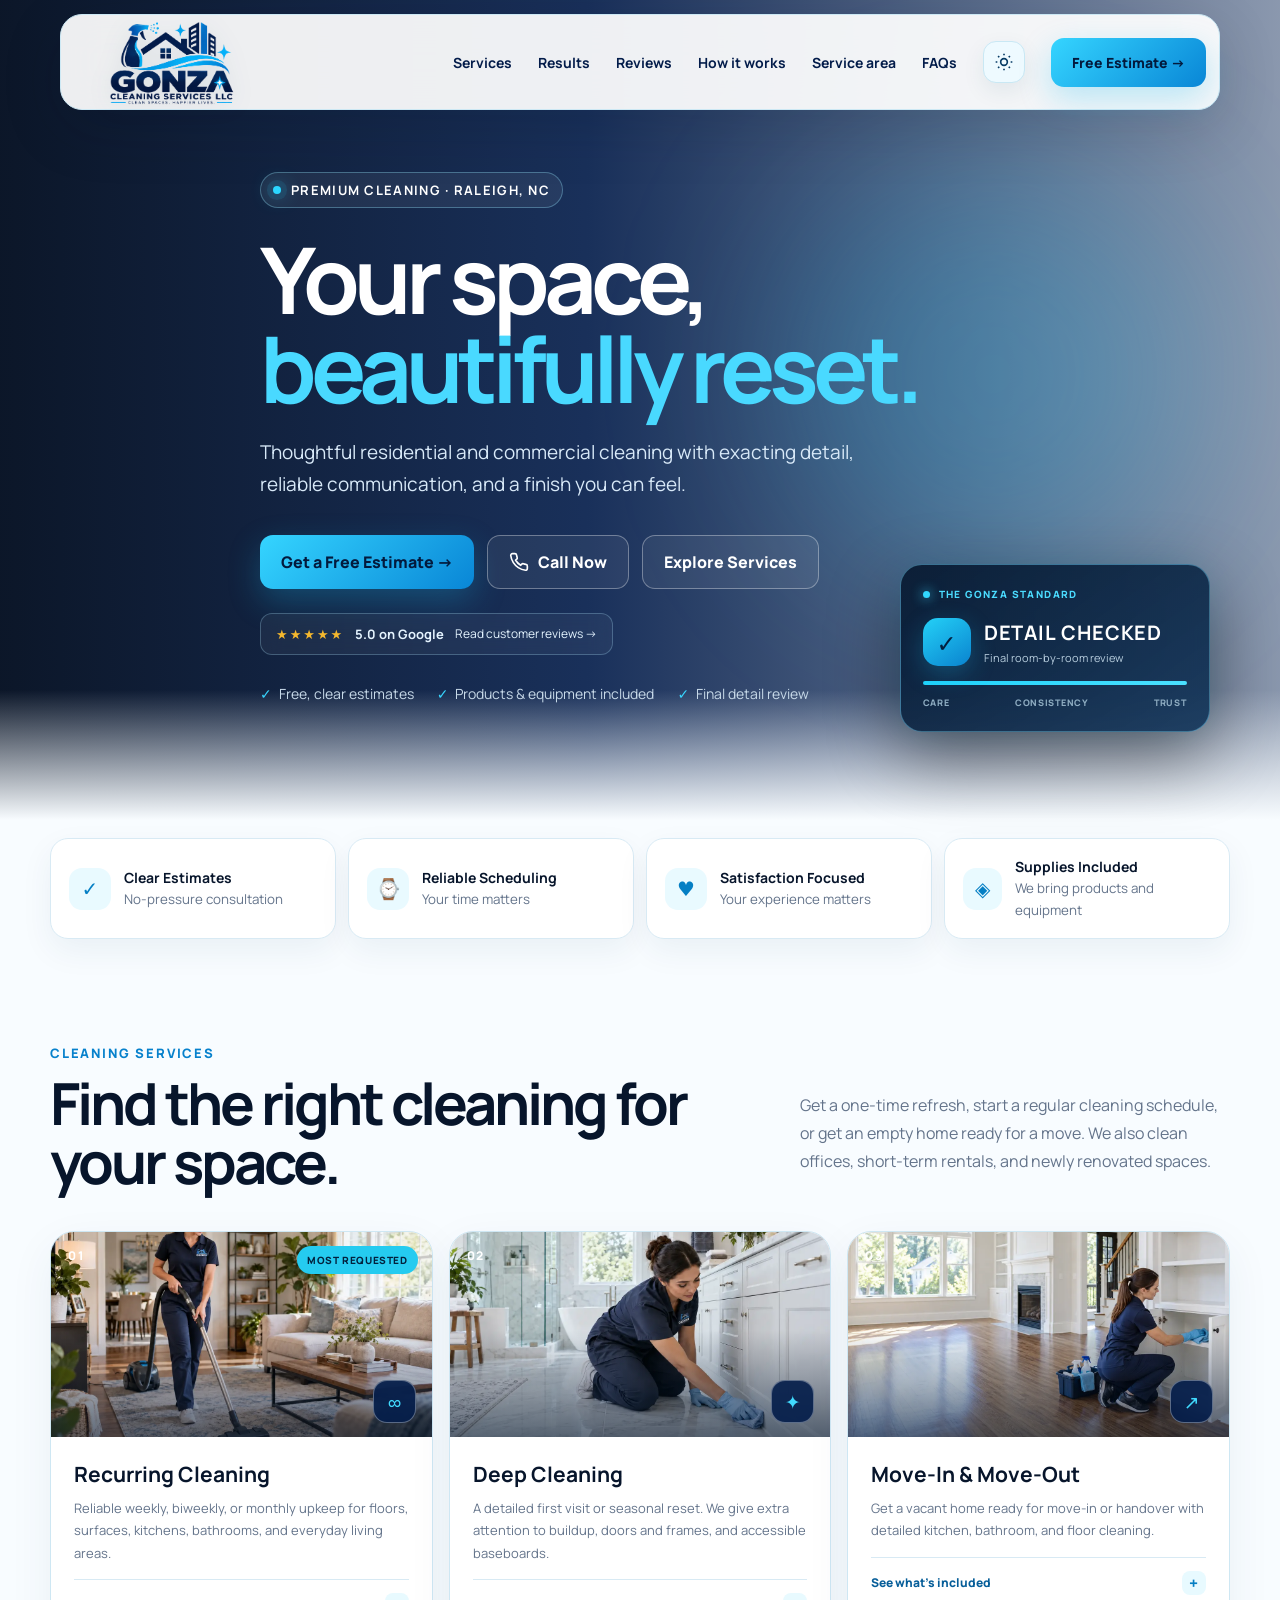
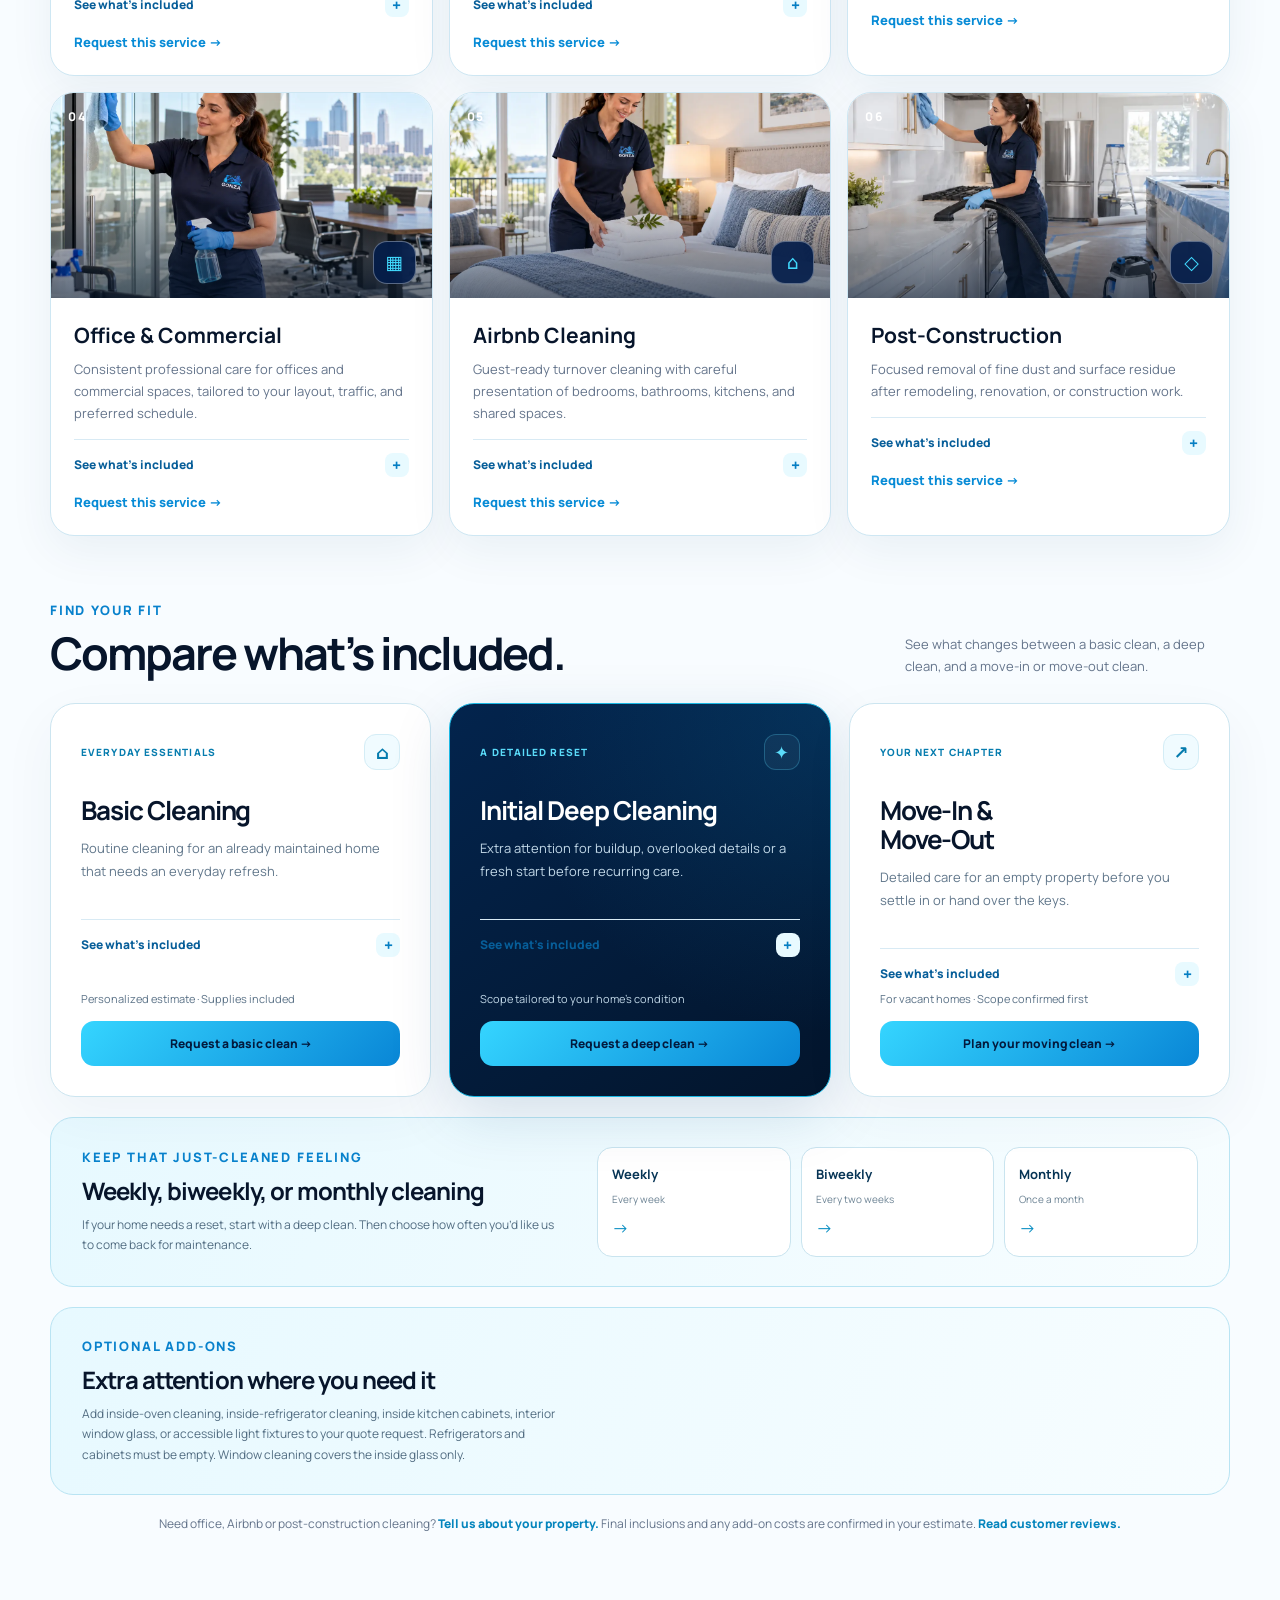
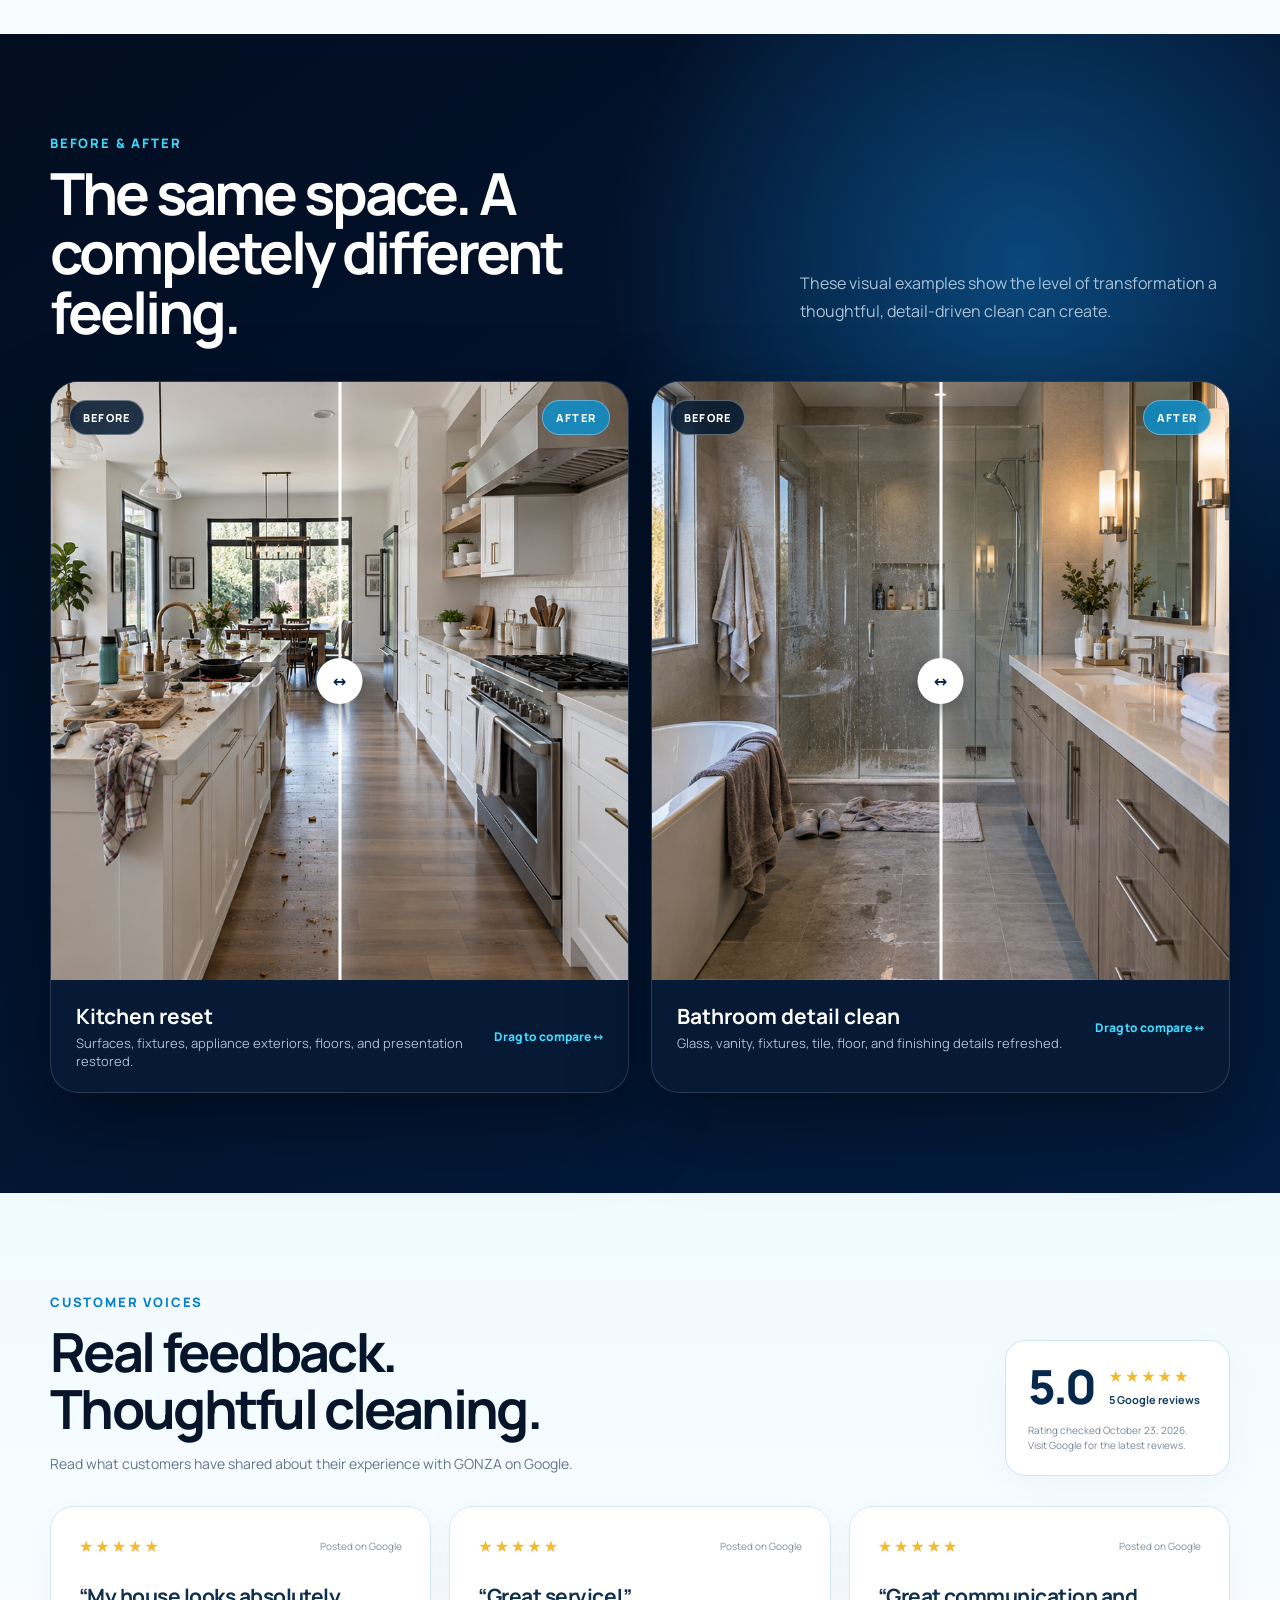
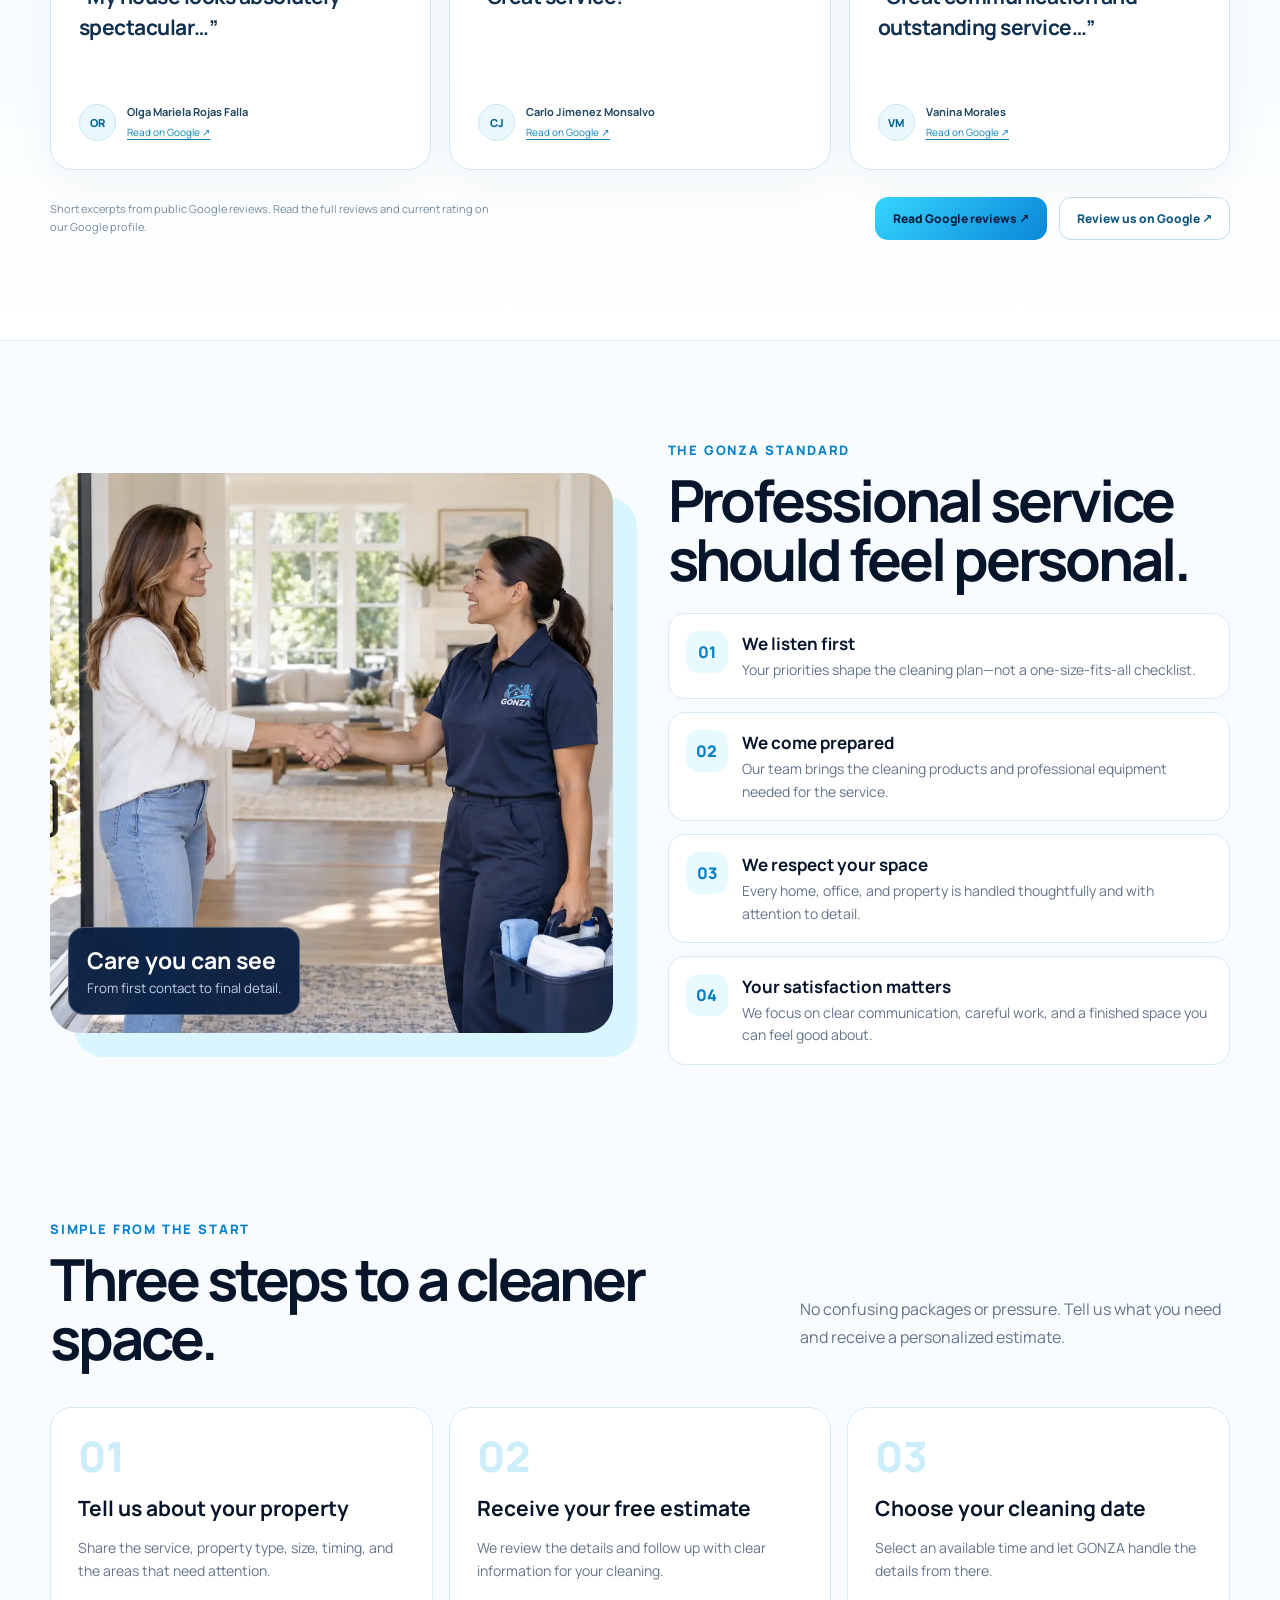
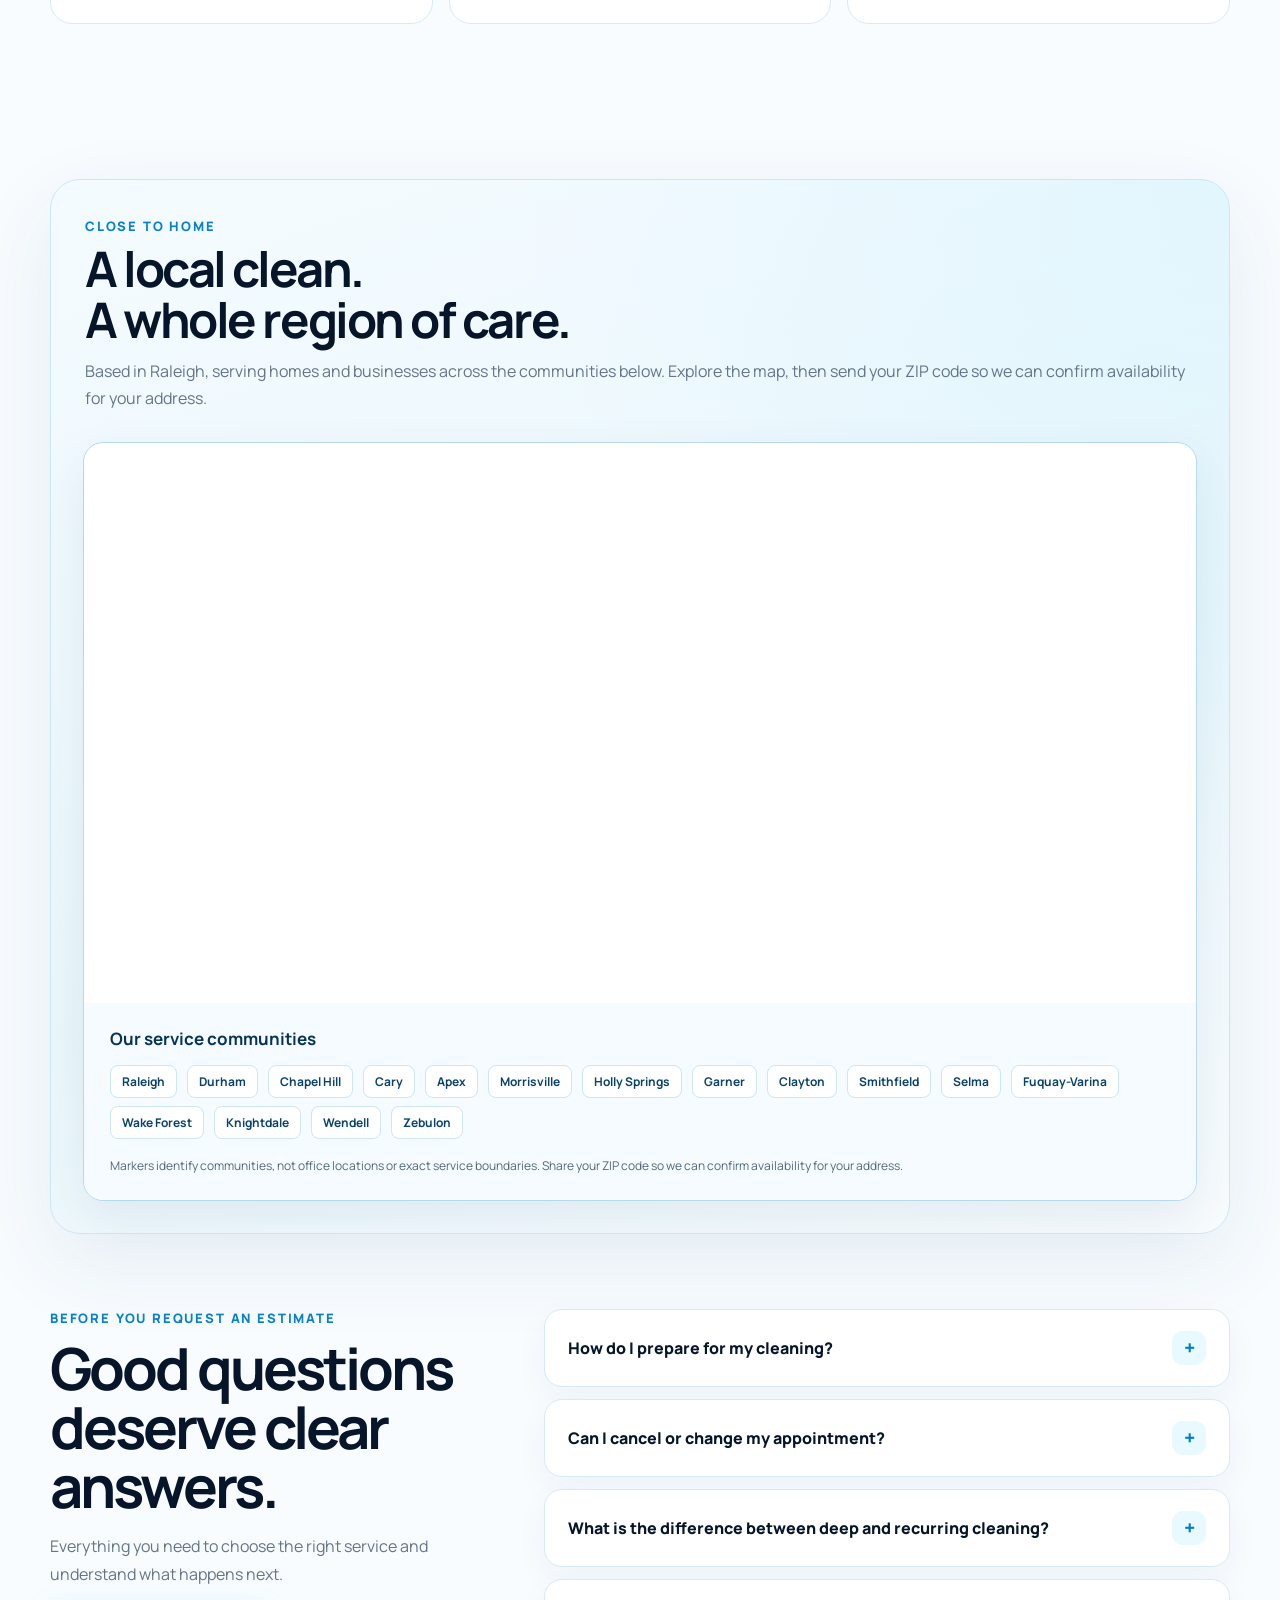
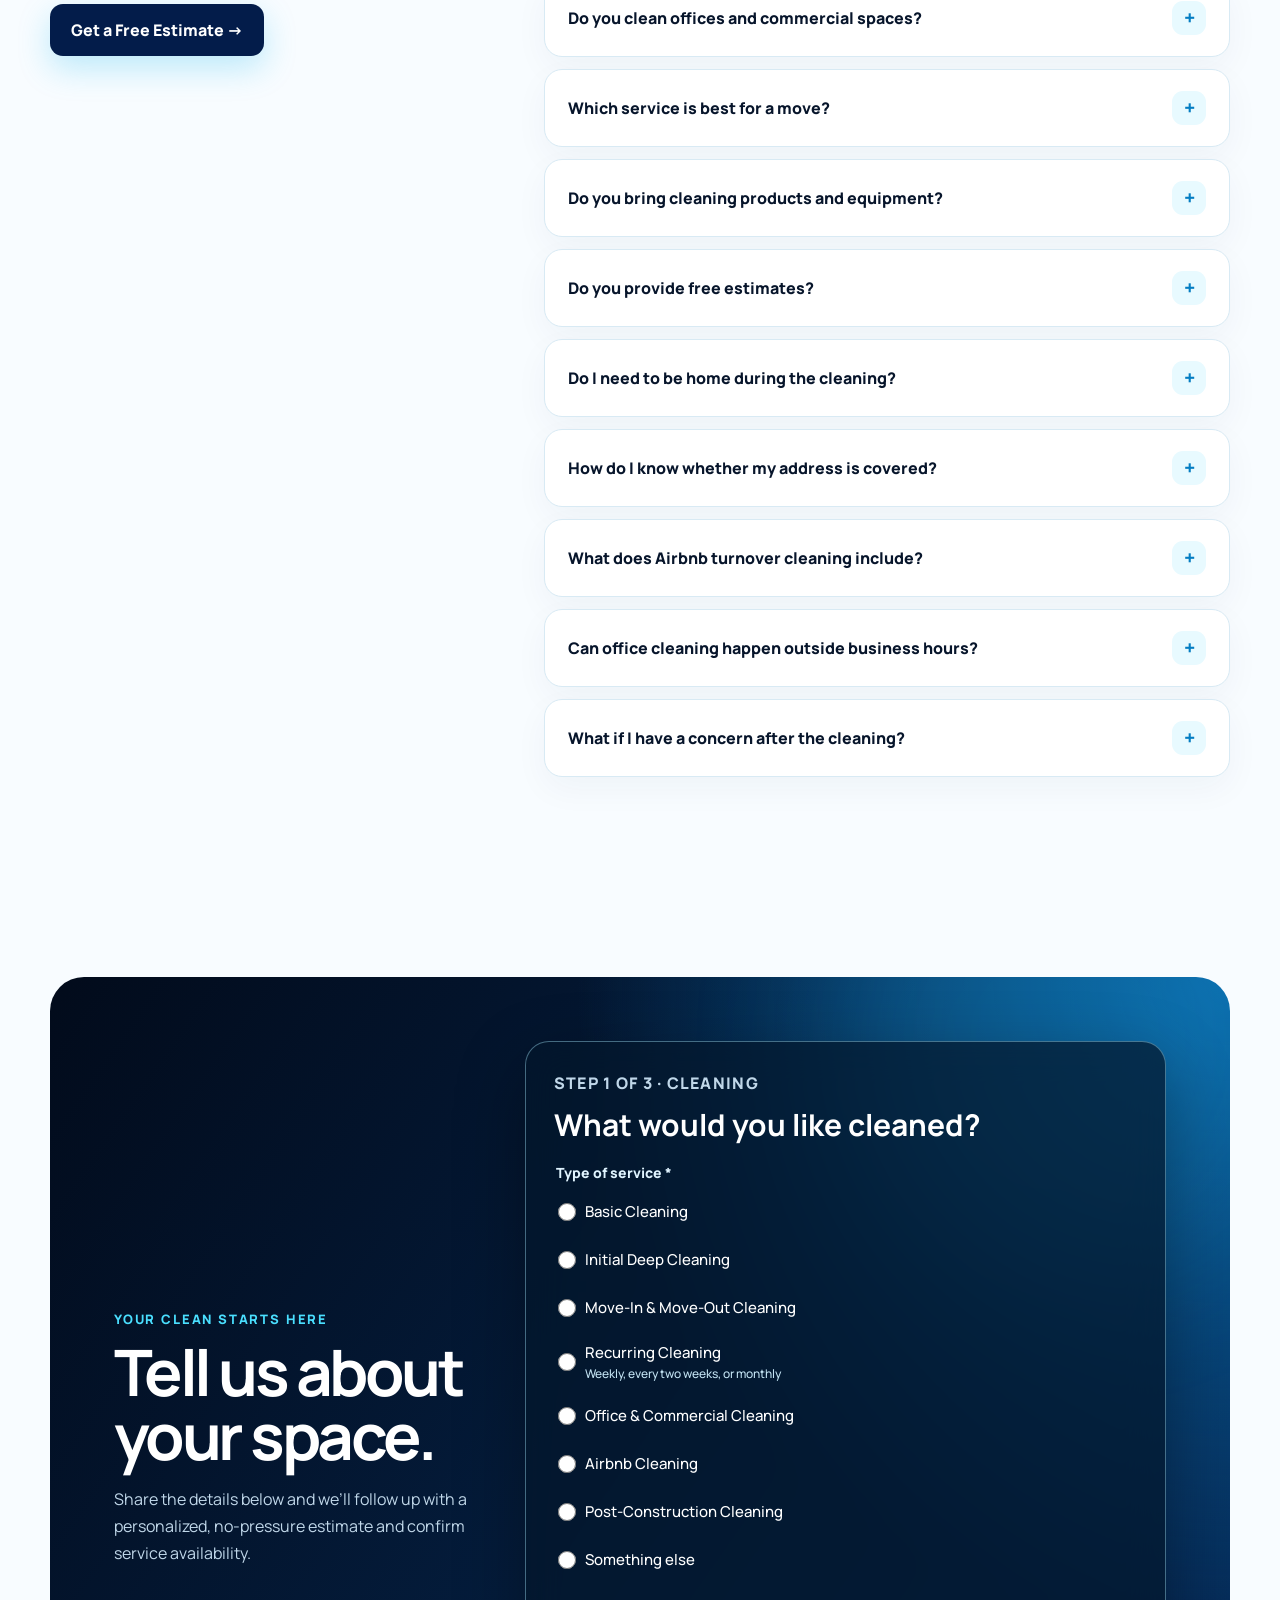
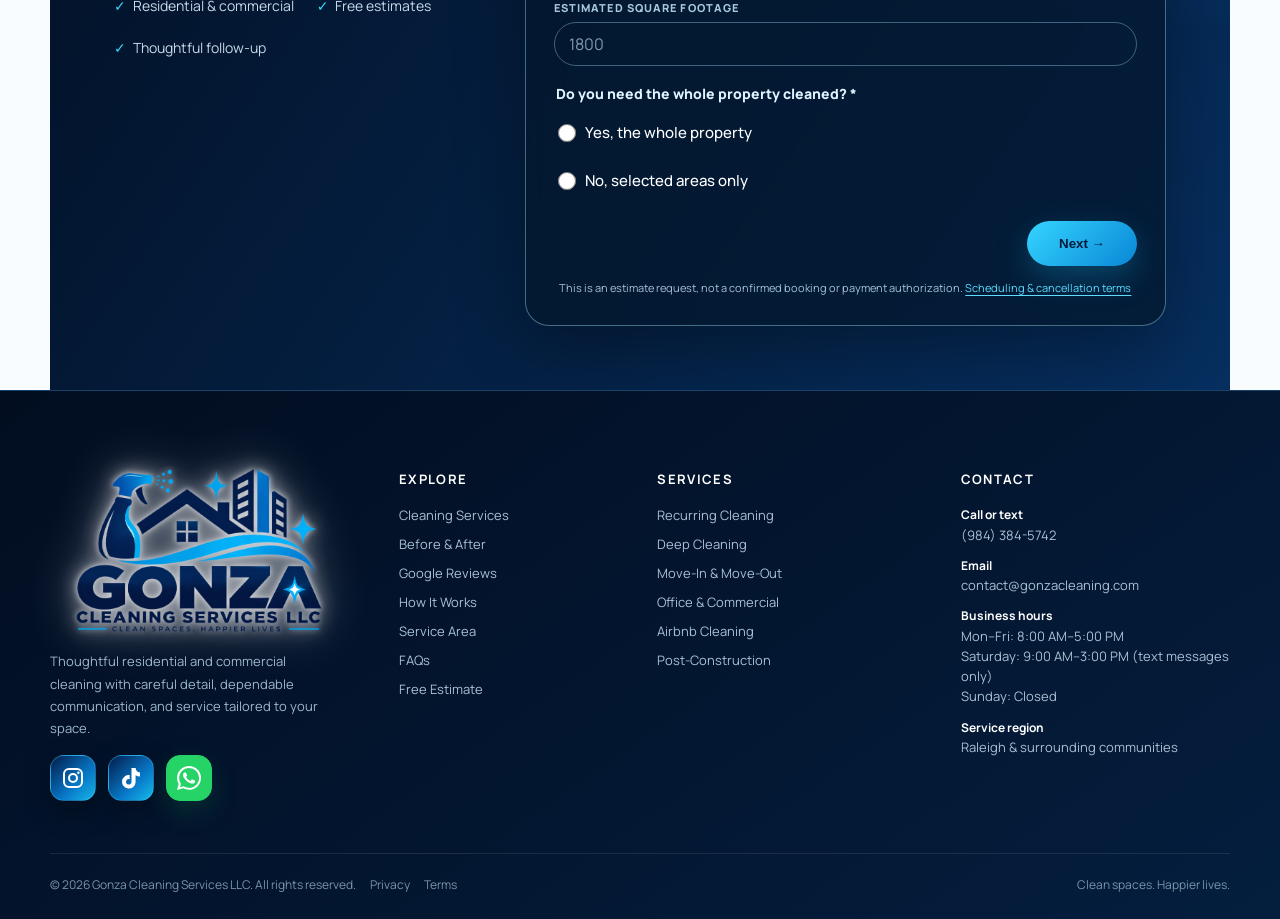
==== index.html @ 65099d83 "Saturday: 9 AM-3 PM, text messages only Co-Authored-By: Claude Sonnet 5.5 <noreply@anthropic.com> Cl" ====
<!doctype html>
<html lang="en">
<head>
<meta charset="utf-8">
<meta name="viewport" content="width=device-width,initial-scale=1">
<title>House & Commercial Cleaning Raleigh NC | Gonza Cleaning</title>
<meta name="description" content="Professional house, office and commercial cleaning in Raleigh, NC and surrounding communities. Recurring, deep, move-in/out, Airbnb and post-construction cleaning. Request a free estimate.">
<meta name="robots" content="index,follow,max-image-preview:large">
<meta name="author" content="Gonza Cleaning Services LLC">
<meta name="google-site-verification" content="qsQ0ehqUxSFcvXAWg-Dt6tENBDuWMtFg8DefJDuPakU">
<link rel="canonical" href="https://www.gonzacleaning.com/">
<meta property="og:type" content="website"><meta property="og:url" content="https://www.gonzacleaning.com/"><meta property="og:title" content="Gonza Cleaning Services LLC"><meta property="og:description" content="Premium residential and commercial cleaning with careful detail, clear communication and free estimates."><meta property="og:image" content="https://www.gonzacleaning.com/assets/gonza-logo-main.jpg">
<meta name="twitter:card" content="summary_large_image"><meta name="twitter:title" content="Gonza Cleaning Services LLC"><meta name="twitter:description" content="Premium residential and commercial cleaning in Raleigh and surrounding communities."><meta name="twitter:image" content="https://www.gonzacleaning.com/assets/gonza-logo-main.jpg">
<link rel="preconnect" href="https://fonts.googleapis.com"><link rel="preconnect" href="https://fonts.gstatic.com" crossorigin>
<link href="https://fonts.googleapis.com/css2?family=Manrope:wght@400;500;600;700;800&display=swap" rel="stylesheet">
<link rel="icon" type="image/png" sizes="192x192" href="/favicon.png">
<script type="application/ld+json">{"@context":"https://schema.org","@type":["LocalBusiness","HouseCleaning"],"name":"Gonza Cleaning Services LLC","alternateName":"Gonza Cleaning","url":"https://www.gonzacleaning.com/","logo":"https://www.gonzacleaning.com/assets/gonza-logo-primary-transparent.png","image":"https://www.gonzacleaning.com/assets/gonza-logo-main.jpg","telephone":"+1-984-384-5742","email":"contact@gonzacleaning.com","priceRange":"$","description":"Professional residential, office and commercial cleaning serving Raleigh, North Carolina and surrounding communities.","areaServed":["Raleigh","Durham","Chapel Hill","Cary","Apex","Morrisville","Holly Springs","Garner","Clayton","Smithfield","Selma","Fuquay-Varina","Wake Forest","Knightdale","Wendell","Zebulon"],"openingHoursSpecification":[{"@type":"OpeningHoursSpecification","dayOfWeek":["Monday","Tuesday","Wednesday","Thursday","Friday"],"opens":"08:00","closes":"17:00"}],"sameAs":["https://www.instagram.com/gonzacleaning/","https://www.tiktok.com/@gonza.cleaning.ser"]}</script>
<meta name="theme-color" content="#f8fcff">
<meta property="og:site_name" content="Gonza Cleaning Services">
<meta property="og:locale" content="en_US">
<script>try{const savedTheme=localStorage.getItem('gonza-theme');if(savedTheme==='dark')document.documentElement.dataset.theme='dark'}catch(e){}</script>
<style>
:root{--navy:#031c4a;--navy2:#06142c;--cyan:#18bbed;--blue:#087aca;--ice:#eefbff;--white:#fff;--ink:#07152b;--muted:#64748b;--line:#d8eaf4}
*{box-sizing:border-box}html{scroll-behavior:smooth}body{margin:0;font-family:Manrope,system-ui,sans-serif;color:var(--ink);background:#f8fcff;overflow-x:hidden}a{text-decoration:none;color:inherit}.container{width:min(1180px,calc(100% - 40px));margin:auto}
.nav{position:fixed;z-index:50;top:14px;left:50%;transform:translateX(-50%);width:min(1160px,calc(100% - 24px));height:96px;display:flex;align-items:center;justify-content:space-between;padding:6px 13px 6px 25px;border:1px solid #cce8f4;border-radius:22px;background:#ffffffed;backdrop-filter:blur(20px);box-shadow:0 18px 60px #00102728;color:var(--navy)}.brand{height:86px;width:170px;display:flex;align-items:center;justify-content:center}.brand img{width:100%;height:100%;object-fit:contain;filter:drop-shadow(0 5px 12px #00305a18)}.navlinks{display:flex;align-items:center;gap:26px;font-size:14px;font-weight:700}.navlinks a:not(.btn):hover{color:var(--blue)}
.btn{display:inline-flex;align-items:center;justify-content:center;gap:9px;padding:15px 21px;border:0;border-radius:13px;background:linear-gradient(135deg,#35d5ff,#0986d6);color:#031a3d;font-weight:800;box-shadow:0 12px 32px #17b8ed44;transition:.25s;cursor:pointer}.btn:hover{transform:translateY(-2px);box-shadow:0 16px 38px #17b8ed66}.btn.dark{background:var(--navy);color:white}.btn.outline{background:#ffffff10;color:white;border:1px solid #ffffff55;box-shadow:none}
.hero{min-height:820px;display:flex;align-items:center;position:relative;color:white;padding:145px 0 90px;background:linear-gradient(90deg,#020d20f5 0%,#031c4ae8 46%,#031c4a72 100%),url('https://images.dwell.com/photos/6308457958906204160/7397462136448831488/large.jpg') center/cover}.hero:after{content:"";position:absolute;inset:auto 0 0;height:130px;background:linear-gradient(transparent,#f8fcff)}.glow{position:absolute;width:420px;height:420px;border-radius:50%;right:6%;top:20%;background:#1bc9ff35;filter:blur(90px)}.hero-copy{position:relative;z-index:2;max-width:760px}.eyebrow{display:inline-flex;align-items:center;gap:10px;padding:8px 12px;border:1px solid #93e8ff55;border-radius:99px;background:#ffffff10;font-size:13px;font-weight:700;letter-spacing:.1em;text-transform:uppercase}.pulse{width:8px;height:8px;border-radius:50%;background:#2bd7ff;box-shadow:0 0 0 6px #2bd7ff18,0 0 20px #2bd7ff}.hero h1{font-size:clamp(52px,7.5vw,92px);line-height:.96;letter-spacing:-.065em;margin:27px 0 24px}.hero h1 span{color:#49d9ff}.hero p{font-size:19px;line-height:1.7;color:#d8e9f8;max-width:650px}.hero-actions{display:flex;gap:13px;margin-top:34px}.trustline{display:flex;gap:23px;flex-wrap:wrap;margin-top:29px;color:#c7d9e8;font-size:14px}.trustline span:before{content:"✓";color:#38d6ff;font-weight:900;margin-right:7px}.hero-card{position:absolute;right:5.5%;bottom:90px;z-index:3;width:270px;padding:20px;border:1px solid #ffffff44;background:#041a37c9;backdrop-filter:blur(18px);border-radius:22px;box-shadow:0 24px 70px #0006}.hero-card small{color:#9eb9ce}.hero-card strong{display:block;font-size:27px;margin:5px 0}
.hero-card{bottom:88px;width:310px;padding:22px;border-color:#7bddff66;background:linear-gradient(145deg,#06172ee8,#092d53d9);backdrop-filter:blur(20px);box-shadow:0 24px 70px #0007,0 0 35px #20c9ff18;pointer-events:none}.quality-top{display:flex;align-items:center;gap:9px;color:#4bdcff;font-size:10px;font-weight:800;letter-spacing:.14em}.quality-dot{width:7px;height:7px;border-radius:50%;background:#31d9ff;box-shadow:0 0 12px #31d9ff}.quality-main{display:grid;grid-template-columns:48px 1fr;gap:13px;align-items:center;margin:17px 0 15px}.quality-check{width:48px;height:48px;display:grid;place-items:center;border-radius:15px;background:linear-gradient(145deg,#24d1f7,#0a83cf);color:#03203f;font-size:24px;font-weight:900;box-shadow:0 8px 24px #16b9eb44}.quality-main strong{display:block;margin:0;color:white;font-size:20px;letter-spacing:.045em}.quality-main small{display:block;margin-top:4px;color:#b8cede;font-size:11px}.quality-meter{height:4px;border-radius:99px;background:#ffffff18;overflow:hidden}.quality-meter i{display:block;width:100%;height:100%;background:linear-gradient(90deg,#1fd2fb,#4ae0ff);box-shadow:0 0 13px #25d8ff}.quality-foot{display:flex;justify-content:space-between;margin-top:11px;color:#8eacc1;font-size:9px;font-weight:800;letter-spacing:.08em}
section{padding:100px 0}.kicker{color:#0781cc;text-transform:uppercase;letter-spacing:.14em;font-size:13px;font-weight:800}.head{display:flex;justify-content:space-between;align-items:end;gap:40px;margin-bottom:40px}.head h2{font-size:clamp(38px,5vw,58px);line-height:1.02;letter-spacing:-.052em;margin:11px 0 0;max-width:690px}.head p{max-width:430px;color:var(--muted);line-height:1.75}
.trustbar{position:relative;z-index:5;padding:18px 0 45px}.trustgrid{display:grid;grid-template-columns:repeat(4,1fr);gap:12px}.trustitem{display:flex;gap:13px;align-items:center;padding:18px;background:white;border:1px solid var(--line);border-radius:18px;box-shadow:0 12px 32px #073c6310}.trusticon{width:42px;height:42px;display:grid;place-items:center;border-radius:13px;background:#e9faff;color:#057fc4;font-size:20px;font-weight:900}.trustitem strong{display:block;font-size:14px}.trustitem small{color:var(--muted)}
.services{padding-top:60px}.service-grid{display:grid;grid-template-columns:repeat(4,1fr);gap:16px}.service{position:relative;min-height:430px;border-radius:24px;border:1px solid #cee7f3;background:white;overflow:hidden;box-shadow:0 15px 45px #06385b10;transition:.3s}.service:hover{transform:translateY(-7px);border-color:#55ccf3;box-shadow:0 24px 55px #057db51b}.service-media{height:190px;position:relative;overflow:hidden;background:#dff5fc}.service-media img{width:100%;height:100%;object-fit:cover;display:block;transition:.55s}.service:hover .service-media img{transform:scale(1.055)}.service-media:after{content:"";position:absolute;inset:0;background:linear-gradient(transparent 48%,#03152b99)}.service-num{position:absolute;left:17px;top:15px;z-index:2;color:white;font-size:12px;font-weight:800;letter-spacing:.14em}.service .tag{position:absolute;right:14px;top:14px;z-index:3;padding:7px 10px;border-radius:99px;background:#25cbf0;color:#03213d;font-size:10px;font-weight:800;text-transform:uppercase;letter-spacing:.06em}.service-body{padding:23px}.svc-icon{position:absolute;right:16px;bottom:14px;z-index:2;width:43px;height:43px;display:grid;place-items:center;border-radius:14px;background:#031c4ae6;border:1px solid #ffffff55;color:#41dafe;font-size:19px;backdrop-filter:blur(10px)}.service h3{font-size:21px;margin:0 0 9px}.service p{color:var(--muted);font-size:13px;line-height:1.7;margin:0}.service a{display:inline-block;margin-top:16px;color:#078bd6;font-weight:800;font-size:13px}
.results{background:radial-gradient(circle at 80% 20%,#0a477b 0,transparent 30%),linear-gradient(145deg,#020d20,#031c40);color:white}.results .head p{color:#aac2d7}.results .kicker{color:#40d6fa}.compare-list{display:grid;grid-template-columns:1fr 1fr;gap:22px}.comparison{border:1px solid #ffffff25;border-radius:28px;overflow:hidden;background:#061a35;box-shadow:0 30px 80px #0006}.compare-image{position:relative;aspect-ratio:4/4.15;overflow:hidden;--position:50%}.compare-image>img{position:absolute;inset:0;width:100%;height:100%;object-fit:cover;display:block}.compare-image .before-shot{clip-path:inset(0 calc(100% - var(--position)) 0 0)}.compare-range{position:absolute;inset:0;width:100%;height:100%;opacity:0;cursor:ew-resize;z-index:5}.split{position:absolute;left:var(--position);top:0;bottom:0;width:3px;background:white;box-shadow:0 0 18px #fff;transform:translateX(-50%);pointer-events:none}.split:after{content:"↔";position:absolute;left:50%;top:50%;transform:translate(-50%,-50%);width:46px;height:46px;display:grid;place-items:center;border-radius:50%;background:white;color:#06244b;font-weight:900;box-shadow:0 8px 25px #0006}.label{position:absolute;top:18px;padding:9px 13px;border-radius:99px;background:#031831d9;border:1px solid #fff5;backdrop-filter:blur(12px);font-size:11px;font-weight:800;letter-spacing:.11em;z-index:4}.before{left:18px}.after{right:18px;background:#0b8fcad9}.comparison-info{display:flex;justify-content:space-between;gap:20px;align-items:center;padding:22px 25px}.comparison-info h3{font-size:21px;margin:0}.comparison-info p{margin:4px 0 0;color:#a9bfd2;font-size:13px}.comparison-info span{color:#42d9ff;font-weight:800;font-size:12px;white-space:nowrap}
.promise-grid{display:grid;grid-template-columns:1fr 1fr;gap:55px;align-items:center}.promise-photo{height:560px;border-radius:30px;overflow:hidden;position:relative;box-shadow:24px 24px 0 #d9f5ff}.promise-photo img{width:100%;height:100%;object-fit:cover}.promise-badge{position:absolute;left:18px;bottom:18px;padding:16px 18px;border-radius:16px;background:#031a3de8;color:white;border:1px solid #fff4;backdrop-filter:blur(15px)}.promise-badge strong{display:block;font-size:23px}.promise-badge small{color:#bad0e2}.promise h2{font-size:clamp(38px,5vw,58px);letter-spacing:-.052em;line-height:1.03;margin:11px 0 24px}.points{display:grid;gap:13px}.point{display:grid;grid-template-columns:42px 1fr;gap:14px;padding:17px;border:1px solid var(--line);border-radius:17px;background:white}.point i{width:42px;height:42px;border-radius:13px;display:grid;place-items:center;background:#e8faff;color:#057ec3;font-style:normal;font-weight:900}.point h3{margin:1px 0 4px;font-size:17px}.point p{margin:0;color:var(--muted);font-size:14px;line-height:1.6}
.process{padding-top:55px}.steps{display:grid;grid-template-columns:repeat(3,1fr);gap:16px}.step{padding:27px;border-radius:22px;background:white;border:1px solid var(--line)}.stepnum{font-size:42px;font-weight:800;color:#cceefa;line-height:1}.step h3{font-size:21px;margin:17px 0 9px}.step p{color:var(--muted);line-height:1.65;font-size:14px}
.area{padding:55px 0 0}.area-card{display:grid;grid-template-columns:.9fr 1.1fr;align-items:stretch;gap:30px;padding:30px;border:1px solid #bde6f5;border-radius:30px;background:linear-gradient(135deg,#eefbff,#fff);box-shadow:0 20px 60px #054a7012;overflow:hidden}.area-copy{padding:16px 10px}.area-card h2{margin:9px 0 12px;font-size:clamp(34px,4vw,49px);line-height:1.04;letter-spacing:-.05em}.area-card p{margin:0;color:var(--muted);line-height:1.7}.city-list{display:flex;flex-wrap:wrap;gap:8px;margin-top:23px}.city-list span{padding:9px 12px;border:1px solid #c8e8f5;border-radius:99px;background:white;color:#064876;font-size:12px;font-weight:800}.map-wrap{height:430px;max-width:100%;border-radius:22px;overflow:hidden;position:relative;background:#d8eef6;border:1px solid #b9dfea;isolation:isolate}.map-wrap iframe{position:absolute;inset:0;width:100%;height:100%;border:0;display:block;filter:saturate(.82) contrast(1.03)}.map-label{position:absolute;left:16px;bottom:16px;z-index:2;padding:11px 14px;border-radius:13px;background:#031c4ae8;color:white;border:1px solid #ffffff44;box-shadow:0 12px 35px #00132755;font-size:12px;font-weight:800;backdrop-filter:blur(12px);pointer-events:none}
.faq{padding-top:75px}.faq-grid{display:grid;grid-template-columns:.78fr 1.22fr;gap:55px;align-items:start}.faq-intro{position:sticky;top:135px}.faq-intro h2{font-size:clamp(38px,5vw,58px);line-height:1.02;letter-spacing:-.052em;margin:11px 0 17px}.faq-intro p{color:var(--muted);line-height:1.75}.faq-list{display:grid;gap:12px}.faq-list details{border:1px solid var(--line);border-radius:18px;background:white;box-shadow:0 12px 34px #06385b0b;overflow:hidden}.faq-list summary{display:flex;align-items:center;justify-content:space-between;gap:18px;padding:21px 23px;font-weight:800;cursor:pointer;list-style:none}.faq-list summary::-webkit-details-marker{display:none}.faq-list summary:after{content:"+";flex:0 0 34px;width:34px;height:34px;display:grid;place-items:center;border-radius:11px;background:#e8faff;color:#057ec3;font-size:20px;transition:.25s}.faq-list details[open] summary:after{content:"−";transform:rotate(180deg);background:#031c4a;color:white}.faq-list details p{margin:0;padding:0 23px 22px;color:var(--muted);font-size:14px;line-height:1.7;max-width:760px}
.cta{width:min(1180px,calc(100% - 40px));margin:100px auto;border-radius:34px;padding:64px;position:relative;overflow:hidden;color:white;background:radial-gradient(circle at 100% 0,#0b68a8 0,transparent 42%),linear-gradient(125deg,#020b1b,#062f60)}.cta:after{content:"";position:absolute;width:470px;height:470px;border-radius:50%;background:#23c7ff20;filter:blur(70px);right:-70px;top:-170px}.cta-grid{position:relative;z-index:2;display:grid;grid-template-columns:.72fr 1.28fr;gap:50px;align-items:center}.cta-content{max-width:500px}.cta h2{font-size:clamp(42px,5vw,64px);line-height:1;letter-spacing:-.055em;margin:12px 0 18px}.cta p{color:#c0d7e9;line-height:1.7;font-size:16px}.estimate-form{padding:28px;border:1px solid #a9e9ff66;border-radius:24px;background:#04172cb8;backdrop-filter:blur(18px);box-shadow:0 24px 70px #0005}.form-grid{display:grid;grid-template-columns:repeat(6,1fr);gap:18px}.field{display:grid;gap:7px;grid-column:span 3}.field.third{grid-column:span 2}.field.full{grid-column:1/-1}.field label{font-size:11px;text-transform:uppercase;letter-spacing:.1em;font-weight:800;color:#a8c8dc}.field input,.field select,.field textarea{width:100%;padding:13px 0;border:0;border-bottom:1px solid #7ea1ba;background:transparent;color:white;font:inherit;outline:0;border-radius:0}.field textarea{min-height:82px;resize:vertical;line-height:1.55}.field select{color:#d9e7f0}.field select option{color:#07152b}.field input::placeholder,.field textarea::placeholder{color:#7f9aaf}.estimate-form .btn{width:100%;margin-top:24px}.form-note{text-align:center;color:#97b3c7;font-size:11px;margin:11px 0 0}
footer{background:#eef9fe;color:#60758a;padding:45px 0;border-top:1px solid #d2eaf5}.footer-grid{display:grid;grid-template-columns:1.2fr 1fr 1fr;gap:35px;align-items:center}.footer-logo{width:250px}.footer-logo img{display:block;width:100%;filter:drop-shadow(0 7px 16px #00305a18)}.footer-links{display:grid;gap:8px;font-size:14px}.footer-meta{text-align:right;font-size:13px;line-height:1.8}.footer-meta strong{color:var(--navy)}
.footer-brand{display:grid;gap:16px;justify-items:start}.instagram-link{width:46px;height:46px;display:grid;place-items:center;border:1px solid #88dff7;border-radius:14px;background:linear-gradient(135deg,#031c4a,#087aca 62%,#19bbed);color:white;box-shadow:0 10px 28px #06385b28;transition:transform .25s,box-shadow .25s}.instagram-link svg{width:24px;height:24px}@media(hover:hover) and (pointer:fine){.instagram-link:hover{transform:translateY(-3px);box-shadow:0 14px 32px #06385b38}}.instagram-link:focus-visible{outline:3px solid #19bbed;outline-offset:3px}
.service-grid{grid-template-columns:repeat(3,1fr)}.service-media{height:205px}.form-success{display:none;margin:16px 0 0;padding:13px 15px;border:1px solid #4adfff66;border-radius:12px;background:#0b815d55;color:#dfffee;font-size:13px;line-height:1.55}.form-success.show{display:block}
footer{background:linear-gradient(145deg,#020d20,#041e3e);color:#a9c1d4;padding:72px 0 26px;border-top:1px solid #17436a}.footer-grid{display:grid;grid-template-columns:1.25fr .8fr 1fr 1.05fr;gap:46px;align-items:start}.footer-logo{width:265px}.footer-logo img{display:block;width:100%;filter:drop-shadow(0 8px 18px #0005)}.footer-brand p{max-width:320px;margin:0;color:#9db7ca;font-size:13px;line-height:1.7}.footer-title{color:white;font-size:13px;text-transform:uppercase;letter-spacing:.1em;margin:7px 0 18px}.footer-links{display:grid;gap:11px;font-size:13px}.footer-links a:hover,.contact-list a:hover{color:#40d8ff}.contact-list{display:grid;gap:12px;font-size:13px;line-height:1.55}.contact-list strong{display:block;color:white;font-size:12px}.footer-social{display:flex;gap:10px}.footer-bottom{display:flex;justify-content:space-between;gap:20px;margin-top:52px;padding-top:22px;border-top:1px solid #ffffff18;font-size:12px;color:#7895aa}.instagram-link{border-color:#54cff055;box-shadow:0 10px 28px #0004}
.reveal{opacity:0;transform:translateY(24px);transition:.7s ease}.reveal.visible{opacity:1;transform:none}
@media(max-width:950px){.navlinks a:not(.btn){display:none}.hero-card{display:none}.trustgrid{grid-template-columns:1fr 1fr}.service-grid{grid-template-columns:1fr 1fr}.compare-list{grid-template-columns:1fr}.cta-grid,.area-card,.faq-grid{grid-template-columns:1fr}.faq-intro{position:static}.promise-grid{grid-template-columns:1fr}.promise-photo{height:430px}.steps{grid-template-columns:1fr}.footer-grid{grid-template-columns:1fr 1fr}.footer-meta{grid-column:1/-1;text-align:left}}
@media(max-width:640px){.container{width:min(100% - 26px,1180px)}.nav{height:80px;padding:5px 7px 5px 12px}.brand{height:70px;width:122px}.nav .btn{padding:12px 13px;font-size:12px}.hero{min-height:760px;padding-top:125px;background-position:62% center}.hero h1{font-size:52px}.hero p{font-size:17px}.hero-actions{flex-direction:column;align-items:stretch}.trustgrid,.service-grid{grid-template-columns:1fr}.head{display:block}.service{min-height:405px}.compare-image{aspect-ratio:4/5}.comparison-info{display:block}.comparison-info span{display:block;margin-top:12px}.promise-photo{height:350px;box-shadow:12px 12px 0 #d9f5ff}.area-card{padding:18px}.area-copy{padding:10px 4px}.map-wrap,.map-wrap iframe{min-height:330px}.cta{padding:44px 22px;margin-top:70px;margin-bottom:70px}.form-grid{grid-template-columns:1fr}.field,.field.third,.field.full{grid-column:1/-1}.footer-grid{grid-template-columns:1fr}.footer-meta{text-align:left}.footer-logo{width:250px}section{padding:76px 0}}
@media(max-width:950px){footer .footer-grid{grid-template-columns:1fr 1fr}footer .footer-brand{grid-column:1/-1}}
@media(max-width:640px){footer .footer-grid{grid-template-columns:1fr}footer .footer-brand{grid-column:auto}.footer-bottom{display:grid;margin-top:38px}}
</style>
<link rel="stylesheet" href="assets/service-area.css?v=20261028-google-2">
<style id="gonza-enhancements">
.service{min-height:0}.service-details{margin-top:15px;padding-top:13px;border-top:1px solid #d8eaf4}.service-details summary{display:flex;align-items:center;justify-content:space-between;gap:10px;color:#075e99;font-size:12px;font-weight:800;cursor:pointer;list-style:none}.service-details summary::-webkit-details-marker{display:none}.service-details summary:after{content:"+";display:grid;place-items:center;width:24px;height:24px;border-radius:8px;background:#e8faff;color:#057ec3;font-size:16px}.service-details[open] summary:after{content:"−"}.service-details ul{margin:12px 0 0;padding-left:18px;color:#64748b;font-size:12px;line-height:1.75}
.cta{margin-bottom:0;border-radius:34px 34px 0 0}.footer-logo{padding:0;border:0;background:none;box-shadow:none}.footer-logo img{filter:drop-shadow(0 0 3px #ffffffcc) drop-shadow(0 0 10px #ffffff8f) drop-shadow(0 0 24px #ffffff52)}.legal-links{display:flex;align-items:center;gap:14px;flex-wrap:wrap}.legal-links a:hover{color:#40d8ff}.consent{grid-column:1/-1;display:flex;align-items:flex-start;gap:10px;color:#a8c8dc;font-size:12px;line-height:1.55}.consent input{width:18px;height:18px;margin-top:1px;accent-color:#19bbed}.consent a{color:#47d9ff;text-decoration:underline}.mobile-actions{display:none}
.theme-toggle{flex:0 0 42px;width:42px;height:42px;display:grid;place-items:center;padding:0;border:1px solid #c9e8f4;border-radius:13px;background:#eefaff;color:#063b65;box-shadow:0 8px 22px #083b5c14;cursor:pointer;transition:.25s}.theme-toggle:hover{transform:translateY(-2px);border-color:#5ecff1}.theme-toggle svg{width:20px;height:20px}.theme-toggle .moon{display:none}.theme-toggle .sun{display:block}
html[data-theme="dark"] body{color:#e8f3fa;background:#071321}html[data-theme="dark"] .nav{color:#eaf7ff;border-color:#25506d;background:#071a2eef;box-shadow:0 18px 60px #0007}html[data-theme="dark"] .brand img{filter:drop-shadow(0 0 3px #ffffffcc) drop-shadow(0 0 10px #ffffff8f) drop-shadow(0 0 22px #ffffff52)}html[data-theme="dark"] .theme-toggle{color:#ffe487;border-color:#315a75;background:#102940}html[data-theme="dark"] .theme-toggle .moon{display:block}html[data-theme="dark"] .theme-toggle .sun{display:none}html[data-theme="dark"] .hero:after{background:linear-gradient(transparent,#071321)}html[data-theme="dark"] .trustitem,html[data-theme="dark"] .service,html[data-theme="dark"] .point,html[data-theme="dark"] .step,html[data-theme="dark"] .faq-list details{border-color:#1d4158;background:#0c2032;box-shadow:0 14px 38px #0003}html[data-theme="dark"] .trusticon,html[data-theme="dark"] .point i,html[data-theme="dark"] .faq-list summary:after,html[data-theme="dark"] .service-details summary:after{background:#12324a;color:#47d7ff}html[data-theme="dark"] .head p,html[data-theme="dark"] .service p,html[data-theme="dark"] .service-details ul,html[data-theme="dark"] .trustitem small,html[data-theme="dark"] .point p,html[data-theme="dark"] .step p,html[data-theme="dark"] .faq-intro p,html[data-theme="dark"] .faq-list details p,html[data-theme="dark"] .area-card p{color:#a9bfce}html[data-theme="dark"] .service-details{border-color:#24475d}html[data-theme="dark"] .service-details summary{color:#56d9ff}html[data-theme="dark"] .area-card{border-color:#21485e;background:linear-gradient(135deg,#0b2032,#0a1828);box-shadow:0 22px 65px #0004}html[data-theme="dark"] .city-list span{color:#bcecff;border-color:#28566e;background:#102b40}html[data-theme="dark"] .promise-photo{box-shadow:24px 24px 0 #0c2b40}html[data-theme="dark"] .kicker{color:#45cef4}html[data-theme="dark"] .btn.dark{background:#14b9eb;color:#031a3d}html[data-theme="dark"] .navlinks a:not(.btn):hover{color:#4bdcff}
@media(max-width:640px){body{padding-bottom:78px}.cta{margin-bottom:0}.mobile-actions{position:fixed;z-index:80;display:grid;grid-template-columns:.8fr 1.2fr;gap:8px;left:10px;right:10px;bottom:10px;padding:8px;border:1px solid #9fe9ff66;border-radius:18px;background:#03152be8;backdrop-filter:blur(18px);box-shadow:0 16px 45px #0008}.mobile-actions a{min-height:48px;display:flex;align-items:center;justify-content:center;border-radius:12px;font-size:13px;font-weight:800}.mobile-call{color:white;border:1px solid #ffffff38}.mobile-estimate{background:linear-gradient(135deg,#35d5ff,#0986d6);color:#031a3d}}
@media(max-width:640px){.navlinks{gap:7px}.theme-toggle{width:40px;height:40px;flex-basis:40px}}
@media(min-width:951px){footer .footer-grid{grid-template-columns:1.12fr .82fr 1fr 1.08fr;gap:54px}footer .footer-brand p{max-width:285px}footer .footer-logo{width:295px}}
@media(max-width:640px){footer .footer-brand{justify-items:center;text-align:center}footer .footer-logo{width:275px;margin-inline:auto}footer .footer-brand p{margin-inline:auto}footer .footer-social{justify-content:center}}
.hero-actions{flex-wrap:wrap}.hero-call svg{width:20px;height:20px;flex:none}.footer-social{display:flex;align-items:center;gap:12px}
</style><link rel="stylesheet" href="assets/cleaning-plans.css?v=20261023-1">
<style id="footer-contact-alignment">
/* Keep footer contact buttons aligned, including touch screens. */
.footer-social{align-items:center;gap:12px;flex-wrap:wrap;}
.footer-social>.instagram-link{display:grid;place-items:center;flex:0 0 46px;width:46px;height:46px;margin:0;padding:0;line-height:1;align-self:center;}
.footer-social>.instagram-link svg{display:block;width:24px;height:24px;flex-shrink:0;}
@media(hover:none),(pointer:coarse){.footer-social>.instagram-link:hover{transform:none;}}
</style>
<style id="whatsapp-brand-color">.footer-social>.whatsapp-link{background:#25d366;color:#fff;border-color:#25d366;box-shadow:0 10px 28px #25d36626;}</style>
<!-- Meta Pixel -->
<script>!function(f,b,e,v,n,t,s){if(f.fbq)return;n=f.fbq=function(){n.callMethod?n.callMethod.apply(n,arguments):n.queue.push(arguments)};if(!f._fbq)f._fbq=n;n.push=n;n.loaded=!0;n.version='2.0';n.queue=[];t=b.createElement(e);t.async=!0;t.src=v;s=b.getElementsByTagName(e)[0];s.parentNode.insertBefore(t,s)}(window,document,'script','https://connect.facebook.net/en_US/fbevents.js');fbq('init','1128710686628603');fbq('track','PageView');
document.addEventListener('click',function(e){var a=e.target.closest&&e.target.closest('a[href^="tel:"],a[href*="wa.me"],a[href*="whatsapp"],#estimateWhatsApp');if(a&&window.fbq)fbq('track','Contact');},true);</script>
<noscript><img height="1" width="1" style="display:none" src="https://www.facebook.com/tr?id=1128710686628603&ev=PageView&noscript=1" alt=""></noscript>
<!-- End Meta Pixel -->
</head>
<body>
<nav class="nav"><a class="brand" href="#top" aria-label="Gonza Cleaning Services home"><img src="assets/gonza-logo-primary-transparent.png" alt="GONZA CLEANING SERVICES LLC"></a><div class="navlinks"><a href="#services">Services</a><a href="#results">Results</a><a href="#reviews">Reviews</a><a href="#process">How it works</a><a href="#service-area">Service area</a><a href="#faq">FAQs</a><button class="theme-toggle" id="themeToggle" type="button" aria-label="Switch to dark theme" aria-pressed="false" title="Change color theme"><svg class="sun" viewBox="0 0 24 24" fill="none" stroke="currentColor" stroke-width="2" aria-hidden="true"><circle cx="12" cy="12" r="4"></circle><path d="M12 2v2M12 20v2M4.9 4.9l1.4 1.4M17.7 17.7l1.4 1.4M2 12h2M20 12h2M4.9 19.1l1.4-1.4M17.7 6.3l1.4-1.4"></path></svg><svg class="moon" viewBox="0 0 24 24" fill="none" stroke="currentColor" stroke-width="2" aria-hidden="true"><path d="M20 15.2A8.5 8.5 0 0 1 8.8 4 8.5 8.5 0 1 0 20 15.2z"></path></svg></button><a class="btn" href="#estimate">Free Estimate →</a></div></nav>
<main id="top">
<section class="hero"><div class="glow"></div><div class="container hero-copy"><div class="eyebrow"><span class="pulse"></span>Premium cleaning · Raleigh, NC</div><h1>Your space,<br><span>beautifully reset.</span></h1><p>Thoughtful residential and commercial cleaning with exacting detail, reliable communication, and a finish you can feel.</p><div class="hero-actions"><a class="btn" href="#estimate">Get a Free Estimate →</a><a class="btn outline hero-call" href="tel:+19843845742" aria-label="Call GONZA Cleaning Services at (984) 384-5742"><svg viewBox="0 0 24 24" fill="none" stroke="currentColor" stroke-width="2" aria-hidden="true"><path d="M22 16.9v3a2 2 0 0 1-2.2 2 19.8 19.8 0 0 1-8.6-3.1 19.5 19.5 0 0 1-6-6A19.8 19.8 0 0 1 2.1 4.2 2 2 0 0 1 4.1 2h3a2 2 0 0 1 2 1.7c.1 1 .3 1.9.7 2.8a2 2 0 0 1-.5 2.1L8 9.9a16 16 0 0 0 6 6l1.3-1.3a2 2 0 0 1 2.1-.5c.9.4 1.8.6 2.8.7a2 2 0 0 1 1.8 2.1z"/></svg>Call Now</a><a class="btn outline" href="#services">Explore Services</a></div><a class="review-chip" href="#reviews"><span class="review-stars" aria-hidden="true">★★★★★</span><strong>5.0 on Google</strong><span>Read customer reviews →</span></a><div class="trustline"><span>Free, clear estimates</span><span>Products &amp; equipment included</span><span>Final detail review</span></div></div><div class="hero-card" role="note" aria-label="The GONZA quality standard"><div class="quality-top"><span class="quality-dot"></span>THE GONZA STANDARD</div><div class="quality-main"><span class="quality-check">✓</span><div><strong>DETAIL CHECKED</strong><small>Final room-by-room review</small></div></div><div class="quality-meter"><i></i></div><div class="quality-foot"><span>CARE</span><span>CONSISTENCY</span><span>TRUST</span></div></div></section>
<div class="trustbar"><div class="container trustgrid"><div class="trustitem"><div class="trusticon">✓</div><div><strong>Clear Estimates</strong><small>No-pressure consultation</small></div></div><div class="trustitem"><div class="trusticon">⌚</div><div><strong>Reliable Scheduling</strong><small>Your time matters</small></div></div><div class="trustitem"><div class="trusticon">✦</div><div><strong>Detailed Service</strong><small>Thoughtful room-by-room care</small></div></div><div class="trustitem"><div class="trusticon">◈</div><div><strong>Supplies Included</strong><small>We bring products and equipment</small></div></div></div></div>
<section class="services" id="services"><div class="container"><div class="head reveal"><div><div class="kicker">Cleaning services</div><h2>Find the right cleaning for your space.</h2></div><p>Get a one-time refresh, start a regular cleaning schedule, or get an empty home ready for a move. We also clean offices, short-term rentals, and newly renovated spaces.</p></div><div class="service-grid">
<article class="service reveal"><span class="tag">Most requested</span><div class="service-media"><img src="assets/service-recurring.webp" width="1200" height="900" loading="lazy" alt="Professional cleaner vacuuming a furnished living room during recurring home care"><span class="service-num">01</span><div class="svc-icon">∞</div></div><div class="service-body"><h3>Recurring Cleaning</h3><p>Reliable weekly, biweekly, or monthly upkeep for floors, surfaces, kitchens, bathrooms, and everyday living areas.</p><a href="#estimate" data-service="Recurring Cleaning">Request this service →</a></div></article>
<article class="service reveal"><div class="service-media"><img src="assets/service-deep-clean.webp" width="1200" height="900" loading="lazy" alt="Professional cleaner detailing the lower vanity and floor of a luxury bathroom"><span class="service-num">02</span><div class="svc-icon">✦</div></div><div class="service-body"><h3>Deep Cleaning</h3><p>A detailed first visit or seasonal reset. We give extra attention to buildup, doors and frames, and accessible baseboards.</p><a href="#estimate" data-service="Deep Cleaning">Request this service →</a></div></article>
<article class="service reveal"><div class="service-media"><img src="assets/service-move-out.webp" width="1200" height="900" loading="lazy" alt="Professional cleaner wiping the inside of empty cabinetry during a move-in or move-out clean"><span class="service-num">03</span><div class="svc-icon">↗</div></div><div class="service-body"><h3>Move-In &amp; Move-Out</h3><p>Get a vacant home ready for move-in or handover with detailed kitchen, bathroom, and floor cleaning.</p><a href="#estimate" data-service="Move-In &amp; Move-Out Cleaning">Request this service →</a></div></article>
<article class="service reveal"><div class="service-media"><img src="assets/service-office-commercial.webp" width="1200" height="900" loading="lazy" alt="GONZA cleaning professional cleaning glass inside a modern office"><span class="service-num">04</span><div class="svc-icon">▦</div></div><div class="service-body"><h3>Office &amp; Commercial</h3><p>Consistent professional care for offices and commercial spaces, tailored to your layout, traffic, and preferred schedule.</p><a href="#estimate" data-service="Office &amp; Commercial Cleaning">Request this service →</a></div></article>
<article class="service reveal"><div class="service-media"><img src="assets/service-airbnb.webp" width="1200" height="900" loading="lazy" alt="GONZA cleaning professional preparing an upscale Airbnb bedroom for guests"><span class="service-num">05</span><div class="svc-icon">⌂</div></div><div class="service-body"><h3>Airbnb Cleaning</h3><p>Guest-ready turnover cleaning with careful presentation of bedrooms, bathrooms, kitchens, and shared spaces.</p><a href="#estimate" data-service="Airbnb Cleaning">Request this service →</a></div></article>
<article class="service reveal"><div class="service-media"><img src="assets/service-post-construction.webp" width="1200" height="900" loading="lazy" alt="Professional cleaner removing fine renovation dust from a newly remodeled kitchen"><span class="service-num">06</span><div class="svc-icon">◇</div></div><div class="service-body"><h3>Post-Construction</h3><p>Focused removal of fine dust and surface residue after remodeling, renovation, or construction work.</p><a href="#estimate" data-service="Post-Construction Cleaning">Request this service →</a></div></article>
</div><div class="service-plans" id="cleaning-plans"><div class="plans-heading"><div><div class="kicker">Find your fit</div><h2>Compare what’s included.</h2></div><p>See what changes between a basic clean, a deep clean, and a move-in or move-out clean.</p></div><div class="plan-grid">
<article class="cleaning-plan"><div class="plan-index">Everyday essentials<span class="plan-symbol" aria-hidden="true">⌂</span></div><h3>Basic Cleaning</h3><p class="plan-intro">Routine cleaning for an already maintained home that needs an everyday refresh.</p><details class="service-details"><summary>See what’s included</summary><ul><li>Kitchen counters, sink &amp; appliance exteriors</li><li>Bathroom sinks, toilets, tubs &amp; showers</li><li>Accessible surfaces &amp; light dusting</li><li>Vacuuming &amp; mopping floors</li><li>Trash removal &amp; finishing touches</li></ul><p><strong>Optional add-ons:</strong> Inside oven, inside refrigerator, inside kitchen cabinets, interior window glass, and accessible light fixtures, plus hand-detailing accessible baseboards.</p><p>Refrigerators and cabinets must be empty. Window cleaning covers the interior glass only.</p></details><div class="plan-footer"><small class="plan-price-note">Personalized estimate · Supplies included</small><a class="btn" href="#estimate" data-plan-service="Basic Cleaning">Request a basic clean →</a></div></article>
<article class="cleaning-plan plan-featured"><div class="plan-index">A detailed reset<span class="plan-symbol" aria-hidden="true">✦</span></div><h3>Initial Deep Cleaning</h3><p class="plan-intro">Extra attention for buildup, overlooked details or a fresh start before recurring care.</p><details class="service-details"><summary>See what’s included</summary><ul><li>All basic-cleaning essentials</li><li>More detailed kitchen &amp; bathroom care</li><li>Hand-detail accessible baseboards &amp; dust doors and frames</li><li>High-touch areas &amp; detailed dusting</li><li>Extra focus on agreed problem areas</li></ul><p><strong>Optional add-ons:</strong> Inside oven, inside refrigerator, inside kitchen cabinets, interior window glass, and accessible light fixtures.</p><p>Refrigerators and cabinets must be empty. Window cleaning covers the interior glass only.</p></details><div class="plan-footer"><small class="plan-price-note">Scope tailored to your home's condition</small><a class="btn" href="#estimate" data-plan-service="Deep Cleaning">Request a deep clean →</a></div></article>
<article class="cleaning-plan"><div class="plan-index">Your next chapter<span class="plan-symbol" aria-hidden="true">↗</span></div><h3>Move-In &amp;<br>Move-Out</h3><p class="plan-intro">Detailed care for an empty property before you settle in or hand over the keys.</p><details class="service-details"><summary>See what’s included</summary><ul><li>Detailed kitchen &amp; bathroom cleaning</li><li>Exterior of kitchen &amp; bathroom cabinets and drawers</li><li>Doors, door frames &amp; accessible ledges</li><li>Hand-detail accessible baseboards &amp; clean floors</li></ul><p><strong>Optional add-ons:</strong> Inside oven, inside refrigerator, inside kitchen cabinets, interior window glass, and accessible light fixtures.</p><p>Refrigerators and cabinets must be empty. Window cleaning covers the interior glass only.</p></details><div class="plan-footer"><small class="plan-price-note">For vacant homes · Scope confirmed first</small><a class="btn" href="#estimate" data-plan-service="Move-In &amp; Move-Out Cleaning">Plan your moving clean →</a></div></article>
</div><div class="recurring-plan"><div class="recurring-copy"><div class="kicker">Keep that just-cleaned feeling</div><h3>Weekly, biweekly, or monthly cleaning</h3><p>If your home needs a reset, start with a deep clean. Then choose how often you’d like us to come back for maintenance.</p></div><div class="schedule-options"><a href="#estimate" data-plan-service="Recurring Cleaning" data-plan-frequency="Weekly"><strong>Weekly</strong><span>Every week</span><i aria-hidden="true">→</i></a><a href="#estimate" data-plan-service="Recurring Cleaning" data-plan-frequency="Biweekly"><strong>Biweekly</strong><span>Every two weeks</span><i aria-hidden="true">→</i></a><a href="#estimate" data-plan-service="Recurring Cleaning" data-plan-frequency="Monthly"><strong>Monthly</strong><span>Once a month</span><i aria-hidden="true">→</i></a></div></div><div class="recurring-plan"><div class="recurring-copy"><div class="kicker">Optional add-ons</div><h3>Extra attention where you need it</h3><p>Add inside-oven cleaning, inside-refrigerator cleaning, inside kitchen cabinets, interior window glass, or accessible light fixtures to your quote request. Refrigerators and cabinets must be empty. Window cleaning covers the inside glass only.</p></div></div><p class="plan-custom-note">Need office, Airbnb or post-construction cleaning? <a href="#estimate">Tell us about your property.</a> Final inclusions and any add-on costs are confirmed in your estimate. <a href="#reviews">Read customer reviews.</a></p></div></div></section>
<section class="results" id="results"><div class="container"><div class="head reveal"><div><div class="kicker">Before & after</div><h2>The same space. A completely different feeling.</h2></div><p>These visual examples show the level of transformation a thoughtful, detail-driven clean can create.</p></div><div class="compare-list">
<article class="comparison reveal"><div class="compare-image"><img src="assets/kitchen-after.png" alt="Kitchen after professional cleaning"><img class="before-shot" src="assets/kitchen-before.png" alt="The same kitchen before professional cleaning"><input class="compare-range" type="range" min="0" max="100" value="50" aria-label="Compare kitchen before and after"><div class="split"></div><span class="label before">BEFORE</span><span class="label after">AFTER</span></div><div class="comparison-info"><div><h3>Kitchen reset</h3><p>Surfaces, fixtures, appliance exteriors, floors, and presentation restored.</p></div><span>Drag to compare ↔</span></div></article>
<article class="comparison reveal"><div class="compare-image"><img src="assets/bathroom-after.png" alt="Bathroom after professional cleaning"><img class="before-shot" src="assets/bathroom-before.png" alt="The same bathroom before professional cleaning"><input class="compare-range" type="range" min="0" max="100" value="50" aria-label="Compare bathroom before and after"><div class="split"></div><span class="label before">BEFORE</span><span class="label after">AFTER</span></div><div class="comparison-info"><div><h3>Bathroom detail clean</h3><p>Glass, vanity, fixtures, tile, floor, and finishing details refreshed.</p></div><span>Drag to compare ↔</span></div></article>
</div></div></section>
<section class="google-reviews" id="reviews"><div class="container"><div class="reviews-header"><div><div class="kicker">Customer voices</div><h2>Real feedback.<br>Thoughtful cleaning.</h2><p>Read what customers have shared about their experience with GONZA on Google.</p></div><div class="google-rating"><div class="google-rating-top"><span class="google-rating-number">5.0</span><div><span class="review-stars" aria-label="5 out of 5 stars">★★★★★</span><strong>5 Google reviews</strong></div></div><small>Rating checked October 23, 2026.<br>Visit Google for the latest reviews.</small></div></div><div class="review-grid"><article class="google-review"><div class="review-source"><span class="review-stars" aria-label="5 out of 5 stars">★★★★★</span><span>Posted on Google</span></div><blockquote>“My house looks absolutely spectacular…”</blockquote><div class="review-person"><span class="review-avatar" aria-hidden="true">OR</span><div><strong>Olga Mariela Rojas Falla</strong><a href="https://www.google.com/maps/place/Gonza+Cleaning+Services/@35.8022175,-78.6673649,10z/data=!3m1!4b1!4m6!3m5!1s0x4150774a418d3041:0xa2911389c98a039c!8m2!3d35.8022175!4d-78.6673649!16s%2Fg%2F11nw83d6h8?entry=ttu" target="_blank" rel="noopener noreferrer">Read on Google ↗</a></div></div></article><article class="google-review"><div class="review-source"><span class="review-stars" aria-label="5 out of 5 stars">★★★★★</span><span>Posted on Google</span></div><blockquote>“Great service!”</blockquote><div class="review-person"><span class="review-avatar" aria-hidden="true">CJ</span><div><strong>Carlo Jimenez Monsalvo</strong><a href="https://www.google.com/maps/place/Gonza+Cleaning+Services/@35.8022175,-78.6673649,10z/data=!3m1!4b1!4m6!3m5!1s0x4150774a418d3041:0xa2911389c98a039c!8m2!3d35.8022175!4d-78.6673649!16s%2Fg%2F11nw83d6h8?entry=ttu" target="_blank" rel="noopener noreferrer">Read on Google ↗</a></div></div></article><article class="google-review"><div class="review-source"><span class="review-stars" aria-label="5 out of 5 stars">★★★★★</span><span>Posted on Google</span></div><blockquote>“Great communication and outstanding service…”</blockquote><div class="review-person"><span class="review-avatar" aria-hidden="true">VM</span><div><strong>Vanina Morales</strong><a href="https://www.google.com/maps/place/Gonza+Cleaning+Services/@35.8022175,-78.6673649,10z/data=!3m1!4b1!4m6!3m5!1s0x4150774a418d3041:0xa2911389c98a039c!8m2!3d35.8022175!4d-78.6673649!16s%2Fg%2F11nw83d6h8?entry=ttu" target="_blank" rel="noopener noreferrer">Read on Google ↗</a></div></div></article></div><div class="reviews-actions"><p>Short excerpts from public Google reviews. Read the full reviews and current rating on our Google profile.</p><div class="reviews-buttons"><a class="btn" href="https://www.google.com/maps/place/Gonza+Cleaning+Services/@35.8022175,-78.6673649,10z/data=!3m1!4b1!4m6!3m5!1s0x4150774a418d3041:0xa2911389c98a039c!8m2!3d35.8022175!4d-78.6673649!16s%2Fg%2F11nw83d6h8?entry=ttu" target="_blank" rel="noopener noreferrer">Read Google reviews ↗</a><a class="review-secondary" href="https://www.google.com/maps/place/Gonza+Cleaning+Services/@35.8022175,-78.6673649,10z/data=!3m1!4b1!4m6!3m5!1s0x4150774a418d3041:0xa2911389c98a039c!8m2!3d35.8022175!4d-78.6673649!16s%2Fg%2F11nw83d6h8?entry=ttu" target="_blank" rel="noopener noreferrer">Review us on Google ↗</a></div></div></div></section>
<section class="promise"><div class="container promise-grid"><div class="promise-photo reveal"><img src="assets/gonza-customer-care.webp" width="1400" height="1050" loading="lazy" alt="Homeowner welcoming a GONZA cleaning professional into a bright modern home"><div class="promise-badge"><strong>Care you can see</strong><small>From first contact to final detail.</small></div></div><div><div class="kicker">The GONZA standard</div><h2>Professional service should feel personal.</h2><div class="points"><div class="point reveal"><i>01</i><div><h3>We listen first</h3><p>Your priorities shape the cleaning plan—not a one-size-fits-all checklist.</p></div></div><div class="point reveal"><i>02</i><div><h3>We come prepared</h3><p>Our team brings the cleaning products and professional equipment needed for the service.</p></div></div><div class="point reveal"><i>03</i><div><h3>We respect your space</h3><p>Every home, office, and property is handled thoughtfully and with attention to detail.</p></div></div><div class="point reveal"><i>04</i><div><h3>Your satisfaction matters</h3><p>We focus on clear communication, careful work, and a finished space you can feel good about.</p></div></div></div></div></div></section>
<section class="process" id="process"><div class="container"><div class="head reveal"><div><div class="kicker">Simple from the start</div><h2>Three steps to a cleaner space.</h2></div><p>No confusing packages or pressure. Tell us what you need and receive a personalized estimate.</p></div><div class="steps"><article class="step reveal"><div class="stepnum">01</div><h3>Tell us about your property</h3><p>Share the service, property type, size, timing, and the areas that need attention.</p></article><article class="step reveal"><div class="stepnum">02</div><h3>Receive your free estimate</h3><p>We review the details and follow up with clear information for your cleaning.</p></article><article class="step reveal"><div class="stepnum">03</div><h3>Choose your cleaning date</h3><p>Select an available time and let GONZA handle the details from there.</p></article></div></div></section>
<section class="area" id="service-area"><div class="container"><div class="area-card reveal">
<div class="area-copy"><div class="kicker">Close to home</div><h2>A local clean.<br>A whole region of care.</h2><p>Based in Raleigh, serving homes and businesses across the communities below. Explore the map, then send your ZIP code so we can confirm availability for your address.</p></div>
<div class="google-coverage"><iframe id="serviceMap" src="https://www.google.com/maps/d/embed?mid=1IG_osBrdLlbjcNO-KXA5b-If0UBnrs4&amp;ehbc=2E312F&amp;noprof=1&amp;ll=35.75%2C-78.666555&amp;z=10" width="1120" height="560" loading="lazy" title="GONZA Cleaning Services — 16 service communities around Raleigh" referrerpolicy="strict-origin-when-cross-origin" allowfullscreen></iframe><div class="google-coverage-info"><h3>Our service communities</h3><ul class="google-coverage-cities"><li>Raleigh</li><li>Durham</li><li>Chapel Hill</li><li>Cary</li><li>Apex</li><li>Morrisville</li><li>Holly Springs</li><li>Garner</li><li>Clayton</li><li>Smithfield</li><li>Selma</li><li>Fuquay-Varina</li><li>Wake Forest</li><li>Knightdale</li><li>Wendell</li><li>Zebulon</li></ul><p>Markers identify communities, not office locations or exact service boundaries. Share your ZIP code so we can confirm availability for your address.</p></div></div></div></div></section>
<section class="faq" id="faq"><div class="container faq-grid"><div class="faq-intro reveal"><div class="kicker">Before you request an estimate</div><h2>Good questions deserve clear answers.</h2><p>Everything you need to choose the right service and understand what happens next.</p><a class="btn dark" href="#estimate">Get a Free Estimate →</a></div><div class="faq-list"><details class="reveal"><summary>How do I prepare for my cleaning?</summary><p>Arrange access, put away valuables and personal items, and let us know about pets or delicate surfaces. For inside-cabinet or appliance cleaning, please empty those areas beforehand. We bring the products and equipment for the agreed service.</p></details><details class="reveal"><summary>Can I cancel or change my appointment?</summary><p>Yes. Please let us know as early as possible if your plans change. Our service policies explain cancellations, rescheduling and property access, including any applicable fees, before your appointment is confirmed. <a href="terms.html#cancellations" target="_blank" rel="noopener noreferrer">Read our service policies</a>. Sending an estimate request does not reserve an appointment or authorize a charge.</p></details><details class="reveal"><summary>What is the difference between deep and recurring cleaning?</summary><p>Deep Cleaning is the detailed reset for buildup and overlooked areas. Recurring Cleaning maintains that result weekly, biweekly, or monthly with consistent care for everyday living spaces.</p></details><details class="reveal"><summary>Do you clean offices and commercial spaces?</summary><p>Yes. We create cleaning plans for offices and commercial spaces based on the property size, layout, traffic, priorities, and preferred service frequency.</p></details><details class="reveal"><summary>Which service is best for a move?</summary><p>Move-In &amp; Move-Out Cleaning is designed for an empty property, when cabinets, closets, floors, and other surfaces are fully accessible. Share your timing and property details so we can tailor the estimate.</p></details><details class="reveal"><summary>Do you bring cleaning products and equipment?</summary><p>Yes. GONZA brings the cleaning products and professional equipment needed for the scheduled service. Tell us in advance about any product preferences or sensitive surfaces.</p></details><details class="reveal"><summary>Do you provide free estimates?</summary><p>Yes. Send the property size, ZIP code, service needed, and any special priorities. We’ll review the details and follow up with a personalized, no-pressure estimate.</p></details><details class="reveal"><summary>Do I need to be home during the cleaning?</summary><p>Not necessarily. Access arrangements can be discussed and confirmed with you before the visit so the plan is clear and comfortable for everyone.</p></details><details class="reveal"><summary>How do I know whether my address is covered?</summary><p>Review the service cities listed above, then include your ZIP code in the form. We’ll confirm availability for your exact address before scheduling.</p></details></div></div></section>
<section class="cta" id="estimate"><div class="cta-grid"><div class="cta-content"><div class="kicker" style="color:#4adfff">Your clean starts here</div><h2>Tell us about your space.</h2><p>Share the details below and we’ll follow up with a personalized, no-pressure estimate and confirm service availability.</p><div class="trustline"><span>Residential &amp; commercial</span><span>Free estimates</span><span>Thoughtful follow-up</span></div></div><form class="estimate-form" id="estimateForm" action="https://api.web3forms.com/submit" method="POST"><input type="hidden" name="access_key" value="4a6340ba-fec6-4b7b-bb6e-03b7d6c49efc"><input type="text" name="_honey" tabindex="-1" autocomplete="off" style="display:none"><p class="quote-progress" id="quoteProgress" role="status" hidden></p><div class="quote-step" data-quote-step="1"><h3 tabindex="-1">What would you like cleaned?</h3><div class="form-grid"><fieldset class="quote-scope field full"><legend>Type of service *</legend><div class="quote-choices quote-services">
<label><input type="radio" name="service" value="Basic Cleaning" required> Basic Cleaning</label>
<label><input type="radio" name="service" value="Deep Cleaning"> Initial Deep Cleaning</label>
<label><input type="radio" name="service" value="Move-In &amp; Move-Out Cleaning"> Move-In &amp; Move-Out Cleaning</label>
<label><input type="radio" name="service" value="Recurring Cleaning"> <span>Recurring Cleaning<small class="quote-frequency-note">Weekly, every two weeks, or monthly</small></span></label>
<label><input type="radio" name="service" value="Office &amp; Commercial Cleaning"> Office &amp; Commercial Cleaning</label>
<label><input type="radio" name="service" value="Airbnb Cleaning"> Airbnb Cleaning</label>
<label><input type="radio" name="service" value="Post-Construction Cleaning"> Post-Construction Cleaning</label>
<label><input type="radio" name="service" value="Something else"> Something else</label>
</div></fieldset><fieldset class="estimate-extras field full" id="quoteExtras" hidden disabled><legend>Add-ons</legend><p>Select your priorities. We will confirm what is included and any additional cost in your estimate.</p><div class="extra-options"><label><input type="checkbox" name="priority_inside_oven" value="Requested"><span>Inside oven</span></label><label><input type="checkbox" name="priority_inside_refrigerator" value="Requested"><span>Inside refrigerator</span></label><label><input type="checkbox" name="priority_interior_windows" value="Requested"><span>Interior windows</span></label><label><input type="checkbox" name="priority_inside_cabinets" value="Requested"><span>Inside empty cabinets</span></label><label id="baseboardExtra"><input type="checkbox" name="priority_baseboards" value="Requested"><span>Baseboard detail</span></label><label><input type="checkbox" name="priority_light_fixtures" value="Requested"><span>Accessible light fixtures</span></label><label><input type="checkbox" name="priority_none" value="None"><span>None</span></label></div><small class="field-hint">Refrigerators and cabinets must be empty. Interior windows cover the inside glass only.</small></fieldset><fieldset class="quote-scope field full" id="quoteFrequency" hidden disabled><legend id="frequencyLegend">Would you like ongoing cleaning?</legend><div class="quote-choices"><label><input type="radio" name="frequency" value="Weekly"> Weekly</label><label><input type="radio" name="frequency" value="Biweekly"> Every two weeks</label><label><input type="radio" name="frequency" value="Monthly"> Monthly</label><label><input type="radio" name="frequency" value="One-time"> No, just one service</label><label><input type="radio" name="frequency" value="Not sure yet"> Not sure yet</label></div></fieldset><div class="field full"><label for="sqft">Estimated square footage</label><input id="sqft" name="square_feet" type="number" min="0" inputmode="numeric" placeholder="1800"></div><fieldset class="quote-scope field full"><legend>Do you need the whole property cleaned? *</legend><div class="quote-choices"><label><input type="radio" name="cleaning_scope" value="Whole property" required> Yes, the whole property</label><label><input type="radio" name="cleaning_scope" value="Selected areas"> No, selected areas only</label></div></fieldset><div class="field full" id="scopeDetail"><label for="areas">Which areas should we clean?</label><textarea id="areas" name="cleaning_areas" placeholder="For example: kitchen, two bathrooms and the primary bedroom"></textarea></div></div></div><div class="quote-step" data-quote-step="2"><h3 tabindex="-1">Tell us about the property</h3><div class="form-grid"><div class="field"><label for="propertyType">Property type *</label><select id="propertyType" name="property_type" required><option value="" disabled selected>Choose one…</option><option>House</option><option>Apartment / Condo</option><option>Office</option><option>Commercial Space</option><option>Airbnb / Short-Term Rental</option><option>Other</option></select></div><div class="field third residential-field"><label for="bedrooms">Bedrooms</label><input id="bedrooms" name="bedrooms" type="number" min="0" inputmode="numeric" placeholder="3"></div><div class="field third residential-field"><label for="bathrooms">Bathrooms</label><input id="bathrooms" name="bathrooms" type="number" min="0" step="0.5" inputmode="decimal" placeholder="2"></div><div class="field"><label for="zip">ZIP code *</label><input id="zip" name="zip_code" inputmode="numeric" autocomplete="postal-code" pattern="[0-9]{5}" maxlength="5" placeholder="27601" required></div><div class="field"><label for="serviceCity">City</label><select id="serviceCity" name="service_city" autocomplete="address-level2"><option value="">Choose your community…</option><option>Raleigh</option><option>Durham</option><option>Chapel Hill</option><option>Cary</option><option>Apex</option><option>Morrisville</option><option>Holly Springs</option><option>Garner</option><option>Clayton</option><option>Smithfield</option><option>Selma</option><option>Fuquay-Varina</option><option>Wake Forest</option><option>Knightdale</option><option>Wendell</option><option>Zebulon</option><option>Another nearby community</option></select></div><div class="field full"><label for="preferredDate">Preferred date</label><input type="date" id="preferredDate" name="preferred_date" aria-describedby="dateHint"><small class="field-hint" id="dateHint">A preference only. We will confirm availability before booking.</small></div></div></div><div class="quote-step" data-quote-step="3"><h3 tabindex="-1">Where should we send your quote?</h3><div class="form-grid"><div class="field"><label for="name">Full name *</label><input id="name" name="name" autocomplete="name" placeholder="Jane Smith" required></div><div class="field"><label for="phone">Phone *</label><input id="phone" name="phone" type="tel" autocomplete="tel" placeholder="Your phone number" required></div><div class="field"><label for="email">Email *</label><input id="email" name="email" type="email" required autocomplete="email" placeholder="you@example.com"></div><div class="field full"><label for="address">Service address (optional)</label><input id="address" name="service_address" autocomplete="street-address" placeholder="Street address and apartment / unit"></div><div class="field full"><label for="leadSource">How did you hear about us? (optional)</label><select id="leadSource" name="lead_source"><option value="">Choose one…</option><option>Google</option><option>Facebook</option><option>Instagram</option><option>TikTok</option><option>Returning customer</option><option>Facebook group</option><option>Neighbor</option><option>Referral</option><option>Nextdoor</option><option>Other</option></select></div><div class="field full" id="sourceOther" hidden><label for="sourceDetails">Please specify (optional)</label><input id="sourceDetails" name="lead_source_details" disabled></div><div class="field full"><label for="notes">Anything we should know?</label><textarea id="notes" name="notes" placeholder="Access, pets, preferred days, business hours, or anything that needs extra attention…"></textarea></div></div></div><div class="quote-actions" id="quoteActions" hidden><button type="button" class="btn outline" id="quoteBack">Back</button><button type="button" class="btn" id="quoteNext">Next →</button></div><button class="btn" id="quoteSubmit" type="submit">Send My Request →</button><p class="form-note">Submit your details here. We will follow up with your personalized estimate.</p><div class="estimate-contact-options"><a id="estimateWhatsApp" href="https://wa.me/19843845742" target="_blank" rel="noopener noreferrer">Send via WhatsApp instead</a><a id="estimateEmail" href="mailto:contact@gonzacleaning.com">Send details by email instead</a><a href="sms:+19843845742">Text us</a><a href="tel:+19843845742">Call (984) 384-5742</a></div><noscript><p>Please <a href="https://wa.me/19843845742">message us on WhatsApp</a>, call (984) 384-5742, or email contact@gonzacleaning.com for your estimate.</p></noscript><p class="quote-policy-note">This is an estimate request, not a confirmed booking or payment authorization. <a href="terms.html#cancellations" target="_blank" rel="noopener noreferrer">Scheduling &amp; cancellation terms</a></p><div class="form-success" id="formSuccess" role="status" aria-live="polite"></div></form></div></section>
</main>
<footer><div class="container"><div class="footer-grid"><div class="footer-brand"><div class="footer-logo"><img src="assets/gonza-logo-primary-transparent.png" alt="GONZA CLEANING SERVICES LLC"></div><p>Thoughtful residential and commercial cleaning with careful detail, dependable communication, and service tailored to your space.</p><div class="footer-social"><a class="instagram-link" href="https://www.instagram.com/gonzacleaning/" target="_blank" rel="noopener noreferrer" aria-label="Follow Gonza Cleaning Services on Instagram"><svg viewBox="0 0 24 24" fill="none" aria-hidden="true"><rect x="3" y="3" width="18" height="18" rx="5" stroke="currentColor" stroke-width="2"></rect><circle cx="12" cy="12" r="4" stroke="currentColor" stroke-width="2"></circle><circle cx="17.4" cy="6.7" r="1.2" fill="currentColor"></circle></svg></a><a class="instagram-link tiktok-link" href="https://www.tiktok.com/@gonza.cleaning.ser" target="_blank" rel="noopener noreferrer" aria-label="Follow Gonza Cleaning Services on TikTok" title="TikTok"><svg viewBox="0 0 24 24" fill="currentColor" aria-hidden="true"><path d="M16.6 2c.3 2.7 1.8 4.3 4.4 4.5v4.1a9.7 9.7 0 0 1-4.4-1.3v6.9A6.8 6.8 0 1 1 10.7 9v4.2a2.7 2.7 0 1 0 1.8 2.5V2h4.1z"/></svg></a><a class="instagram-link whatsapp-link" href="https://wa.me/19843845742" target="_blank" rel="noopener noreferrer" aria-label="Message Gonza Cleaning Services on WhatsApp" title="Message us on WhatsApp"><svg viewBox="0 0 24 24" fill="currentColor" aria-hidden="true"><path d="M20.52 3.48A11.87 11.87 0 0 0 12.05 0C5.45 0 .08 5.37.08 11.97c0 2.11.55 4.17 1.6 5.99L0 24l6.2-1.63a11.96 11.96 0 0 0 5.85 1.49h.01c6.6 0 11.97-5.37 11.97-11.97 0-3.2-1.25-6.2-3.51-8.41ZM12.06 21.84a9.93 9.93 0 0 1-5.06-1.38l-.36-.21-3.68.97.98-3.59-.23-.37a9.91 9.91 0 0 1-1.52-5.29c0-5.48 4.46-9.94 9.95-9.94a9.88 9.88 0 0 1 7.03 2.92 9.88 9.88 0 0 1 2.91 7.04c0 5.48-4.46 9.94-9.94 9.94Zm5.45-7.44c-.3-.15-1.77-.87-2.04-.97-.27-.1-.47-.15-.67.15-.2.3-.77.97-.94 1.17-.17.2-.35.22-.65.07-.3-.15-1.26-.46-2.4-1.48-.89-.8-1.49-1.78-1.66-2.08-.17-.3-.02-.46.13-.61.14-.13.3-.35.45-.52.15-.18.2-.3.3-.5.1-.2.05-.37-.02-.52-.08-.15-.67-1.62-.92-2.22-.24-.58-.49-.5-.67-.51h-.57c-.2 0-.52.07-.8.37-.27.3-1.04 1.02-1.04 2.49s1.07 2.89 1.22 3.09c.15.2 2.1 3.2 5.08 4.49.71.3 1.27.48 1.7.62.71.22 1.36.19 1.87.12.57-.09 1.77-.72 2.02-1.42.25-.7.25-1.3.17-1.42-.07-.13-.27-.2-.57-.35Z"/></svg></a></div></div><div><h3 class="footer-title">Explore</h3><div class="footer-links"><a href="#services">Cleaning Services</a><a href="#results">Before &amp; After</a><a href="#reviews">Google Reviews</a><a href="#process">How It Works</a><a href="#service-area">Service Area</a><a href="#faq">FAQs</a><a href="#estimate">Free Estimate</a></div></div><div><h3 class="footer-title">Services</h3><div class="footer-links"><a href="#services">Recurring Cleaning</a><a href="#services">Deep Cleaning</a><a href="#services">Move-In &amp; Move-Out</a><a href="#services">Office &amp; Commercial</a><a href="#services">Airbnb Cleaning</a><a href="#services">Post-Construction</a></div></div><div><h3 class="footer-title">Contact</h3><div class="contact-list"><div><strong>Call or text</strong><a href="tel:+19843845742">(984) 384-5742</a></div><div><strong>Email</strong><a href="mailto:contact@gonzacleaning.com">contact@gonzacleaning.com</a></div><div><strong>Business hours</strong>Mon–Fri: 8:00 AM–5:00 PM<br>Saturday: 9:00 AM–3:00 PM (text messages only)<br>Sunday: Closed</div><div><strong>Service region</strong>Raleigh &amp; surrounding communities</div></div></div></div><div class="footer-bottom"><span>© 2026 Gonza Cleaning Services LLC. All rights reserved.</span><span>Clean spaces. Happier lives.</span></div></div></footer>
<script>const observer=new IntersectionObserver(entries=>entries.forEach(entry=>{if(entry.isIntersecting)entry.target.classList.add('visible')}),{threshold:.1});document.querySelectorAll('.reveal').forEach(el=>observer.observe(el));document.querySelectorAll('.compare-range').forEach(input=>input.addEventListener('input',e=>e.currentTarget.parentElement.style.setProperty('--position',e.currentTarget.value+'%')));const propertyType=document.getElementById('propertyType');const residentialFields=[...document.querySelectorAll('.residential-field')];const updatePropertyFields=()=>{const commercial=['Office','Commercial Space'].includes(propertyType.value);residentialFields.forEach(field=>{field.style.display=commercial?'none':'grid';field.querySelectorAll('input').forEach(input=>input.disabled=commercial)})};propertyType.addEventListener('change',updatePropertyFields);</script>
<div class="mobile-actions" aria-label="Quick contact"><a class="mobile-call" href="tel:+19843845742">Call now</a><a class="mobile-estimate" href="#estimate">Free estimate</a></div>
<script id="gonzaEnhancements">
const serviceIncludes={
  'Recurring Cleaning':['Kitchen and bathroom upkeep','Dusting, floors and surfaces','Weekly, biweekly or monthly plans'],
  'Deep Cleaning':['Built-up detail and high-touch areas','Hand-detail accessible baseboards and dust doors and frames','A detailed reset before recurring care'],
  'Move-In & Move-Out':['Kitchen and bathroom cabinet exteriors','Doors, frames, floors and accessible baseboards','Cabinet interiors available as an add-on'],
  'Office & Commercial':['Work areas, restrooms and shared spaces','Plans based on traffic and priorities','One-time or recurring scheduling'],
  'Airbnb Cleaning':['Guest-ready kitchen, bath and bedrooms','Careful presentation between stays','Supply restocking when provided by the host'],
  'Post-Construction':['Fine dust and surface residue removal','Fixtures, ledges, floors and accessible areas','Final presentation after renovation work']
};
document.querySelectorAll('.service').forEach(card=>{const title=card.querySelector('h3')?.textContent.trim();const items=serviceIncludes[title];const body=card.querySelector('.service-body');if(!items||!body)return;const details=document.createElement('details');details.className='service-details';details.innerHTML='<summary>See what’s included</summary><ul>'+items.map(item=>'<li>'+item+'</li>').join('')+'</ul>';body.insertBefore(details,body.querySelector('a'))});
const footerLogo=document.querySelector('.footer-logo img');if(footerLogo)footerLogo.src='assets/gonza-logo-primary-transparent.png';
const trustItems=document.querySelectorAll('.trustitem');if(trustItems[2])trustItems[2].innerHTML='<div class="trusticon">♥</div><div><strong>Satisfaction Focused</strong><small>Your experience matters</small></div>';
const faqList=document.querySelector('.faq-list');if(faqList){faqList.insertAdjacentHTML('beforeend','<details class="reveal visible"><summary>What does Airbnb turnover cleaning include?</summary><p>We prepare the kitchen, bathrooms, bedrooms, and shared spaces for the next guest. If the host provides linens or guest supplies, tell us what should be changed or restocked so it can be included in the cleaning plan.</p></details><details class="reveal visible"><summary>Can office cleaning happen outside business hours?</summary><p>We tailor commercial plans to the property, traffic, priorities, and preferred schedule. Include your business hours and access needs in the estimate request so we can discuss suitable availability.</p></details><details class="reveal visible"><summary>What if I have a concern after the cleaning?</summary><p>Your satisfaction matters to us. Contact GONZA as soon as possible, explain the concern clearly, and give us the opportunity to review it with you and work toward a thoughtful resolution.</p></details>')}
const formGrid=document.querySelector('[data-quote-step="3"] .form-grid');if(formGrid){formGrid.insertAdjacentHTML('beforeend','<label class="consent"><input type="checkbox" name="terms_consent" value="yes" required><span>I accept the <a href="terms.html" target="_blank" rel="noopener noreferrer">Terms &amp; Conditions</a> and acknowledge the <a href="privacy.html" target="_blank" rel="noopener noreferrer">Privacy Policy</a>.</span></label><label class="consent"><input type="checkbox" name="sms_consent" value="yes"><span>I agree to receive text messages from GONZA Cleaning Services LLC about my estimate, scheduling, appointment reminders, service updates and occasional offers at the phone number provided. Message frequency varies. Message &amp; data rates may apply. Reply STOP to opt out, HELP for help. Consent is not a condition of purchase. See our <a href="privacy.html" target="_blank" rel="noopener noreferrer">Privacy Policy</a> and <a href="terms.html" target="_blank" rel="noopener noreferrer">Terms</a>.</span></label>')}
const footerBottom=document.querySelector('.footer-bottom');if(footerBottom){footerBottom.innerHTML='<div class="legal-links"><span>© 2026 Gonza Cleaning Services LLC. All rights reserved.</span><a href="privacy.html">Privacy</a><a href="terms.html">Terms</a></div><span>Clean spaces. Happier lives.</span>'}
const themeToggle=document.getElementById('themeToggle');const themeMeta=document.querySelector('meta[name="theme-color"]');const syncThemeToggle=()=>{const dark=document.documentElement.dataset.theme==='dark';themeToggle?.setAttribute('aria-pressed',String(dark));themeToggle?.setAttribute('aria-label',dark?'Switch to light theme':'Switch to dark theme');if(themeMeta)themeMeta.content=dark?'#071321':'#f8fcff'};themeToggle?.addEventListener('click',()=>{const dark=document.documentElement.dataset.theme==='dark';if(dark)delete document.documentElement.dataset.theme;else document.documentElement.dataset.theme='dark';try{localStorage.setItem('gonza-theme',dark?'light':'dark')}catch(e){}syncThemeToggle()});syncThemeToggle();
</script>
<script src="assets/service-area.js?v=20261028-google-2" defer></script>
<script src="assets/cleaning-plans.js?v=20261023-1" defer></script>

<style>
.estimate-contact-options{display:flex;flex-wrap:wrap;gap:12px 20px;margin:16px 0;font-size:14px}
.estimate-contact-options a{text-decoration:underline;text-underline-offset:3px}
.estimate-form .form-success.show{display:block}
</style>
<script>try{var q=new URLSearchParams(location.search);if(q.get('utm_source')||q.get('ad_id')||q.get('fbclid')){var o={};['utm_source','utm_medium','utm_campaign','utm_term','utm_content','utm_id','campaign_id','campaign_name','adset_id','adset_name','ad_id','ad_name','placement','site_source_name'].forEach(function(k){if(q.get(k))o[k]=q.get(k)});sessionStorage.setItem('gonzaUtm',JSON.stringify(o))}}catch(e){}</script>
<script id="gonzaEstimateDelivery" data-provider="web3forms">
(function(){
 const form=document.getElementById('estimateForm');
 const email=document.getElementById('estimateEmail');
 const status=document.getElementById('formSuccess');
 const labels={name:'Name',phone:'Phone',email:'Email',property_type:'Property type',service:'Service',frequency:'Frequency',bedrooms:'Bedrooms',bathrooms:'Bathrooms',square_feet:'Square feet',cleaning_scope:'Cleaning scope',cleaning_areas:'Areas to clean',zip_code:'ZIP code',service_city:'City',preferred_date:'Preferred date',priority_inside_oven:'Inside oven',priority_inside_refrigerator:'Inside refrigerator',priority_interior_windows:'Interior windows',priority_inside_cabinets:'Inside empty cabinets',priority_baseboards:'Baseboard detail',priority_light_fixtures:'Accessible light fixtures',service_address:'Service address',lead_source:'How did you hear about us',lead_source_details:'Source details',priority_none:'No add-ons',notes:'Notes'};
 function message(){
  const data=new FormData(form);
  return ['Hello GONZA! I would like a free cleaning estimate.','',...Object.entries(labels).filter(([key])=>data.get(key)).map(([key,label])=>label+': '+String(data.get(key)).trim()),'','This is an estimate request. Please confirm pricing and availability.'].join('\n');
 }
 function show(text){status.textContent=text;status.classList.add('show')}
 let sending=false;
 form.addEventListener('submit',async function(event){
  event.preventDefault();
  if(sending||!form.reportValidity()||form.elements._honey.value)return;
  const button=form.querySelector('button[type="submit"]');
  const data=new FormData(form);
  const payload={
   access_key:data.get('access_key'),
   subject:'New Free Estimate Request - GONZA',
   from_name:'GONZA Website Estimates'
  };
  // Separate, readable fields give each answer its own block in the email.
  // Do not also send a consolidated message: that duplicates the entire form.
  Object.entries(labels).forEach(([key,label])=>{
   if(!data.has(key)&&['bedrooms','bathrooms','frequency','lead_source_details','priority_none'].includes(key))return;
   if(key.startsWith('priority_')&&form.elements.namedItem(key)?.matches(':disabled'))return;
   const value=String(data.get(key)||'').trim();
   if(key==='email'){
    if(value){payload.email=value;payload.replyto=value;}
   }else{
    const emailLabel=key==='name'?'name':label;
    payload[emailLabel]=value||(key.startsWith('priority_')?'Not requested':'Not provided');
   }
  });
  payload['Privacy policy acknowledged']=data.get('terms_consent')==='yes'?'Yes':'No';
  payload['Terms and conditions accepted']=data.get('terms_consent')==='yes'?'Yes':'No';payload['SMS consent']=data.get('sms_consent')==='yes'?'Yes':'No';
  sending=true;button.disabled=true;button.textContent='Sending…';
  const registrationEventId='reg_'+Date.now()+'_'+Math.random().toString(36).slice(2,10);
  // Also copy the lead into the GoHighLevel CRM. Fire-and-forget: it never blocks or changes the email delivery above.
  try{
   const fullName=String(data.get('name')||'').trim();
   const crm=new URLSearchParams({name:fullName,first_name:fullName.split(/\s+/)[0]||'',last_name:fullName.split(/\s+/).slice(1).join(' '),source:'Website form'});
   ['phone','email','property_type','service','frequency','bedrooms','bathrooms','square_feet','cleaning_scope','cleaning_areas','zip_code','service_city','preferred_date','service_address','lead_source','lead_source_details','notes'].forEach(key=>{crm.set(key,String(data.get(key)||'').trim())});crm.set('sms_consent',data.get('sms_consent')==='yes'?'yes':'no');
   // Meta attribution: lets GoHighLevel send the qualified-lead event back to Meta (Conversions API) matched to the original ad click.
   const readCookie=name=>{const m=document.cookie.match(new RegExp('(?:^|; )'+name+'=([^;]*)'));return m?decodeURIComponent(m[1]):''};
   const fbclid=new URLSearchParams(location.search).get('fbclid')||'';
   crm.set('fbclid',fbclid);
   crm.set('fbp',readCookie('_fbp'));
   crm.set('fbc',readCookie('_fbc')||(fbclid?'fb.1.'+Date.now()+'.'+fbclid:''));
   crm.set('event_id',registrationEventId);
   crm.set('page_url',location.href.split('#')[0]);
   // Ad tracking (UTMs from Meta): saved on landing so they survive navigation between pages.
   try{
    const keys=['utm_source','utm_medium','utm_campaign','utm_term','utm_content','utm_id','campaign_id','campaign_name','adset_id','adset_name','ad_id','ad_name','placement','site_source_name'];
    const now=new URLSearchParams(location.search);let saved={};
    try{saved=JSON.parse(sessionStorage.getItem('gonzaUtm')||'{}')}catch(e){}
    keys.forEach(k=>{const v=now.get(k)||saved[k]||'';crm.set(k,v)});
   }catch(e){}
   fetch('https://services.leadconnectorhq.com/hooks/djKDRQ5SK7LVrMdc71PD/webhook-trigger/7g0napYc7V7c7J7z0sdn',{method:'POST',mode:'no-cors',body:crm,keepalive:true}).catch(()=>{});
  }catch(error){}
  const controller=new AbortController();
  const timeout=setTimeout(()=>controller.abort(),20000);
  try{
   const response=await fetch('https://api.web3forms.com/submit',{method:'POST',headers:{'Content-Type':'application/json',Accept:'application/json'},body:JSON.stringify(payload),signal:controller.signal});
   const result=await response.json();
   if(!response.ok||result.success!==true)throw new Error('Delivery not confirmed');
   // Every completed form = CompleteRegistration. The "Lead" event is sent later, server-side, only for leads GoHighLevel qualifies.
   if(window.fbq)fbq('track','Lead',{},{eventID:registrationEventId});
   show('Thank you! Your estimate request has been received. The GONZA team will contact you soon.');
   form.reset();updatePropertyFields();
  }catch(error){
   show('We could not confirm delivery. Your details are still here. Please try again or send them using WhatsApp or email below. You can also call (984) 384-5742.');
  }finally{
   clearTimeout(timeout);sending=false;button.disabled=false;button.textContent='Send My Request →';
  }
 });
 document.getElementById('estimateWhatsApp').addEventListener('click',function(event){
  event.preventDefault();
  if(!form.reportValidity()||form.elements._honey.value)return;
  window.open('https://wa.me/19843845742?text='+encodeURIComponent(message()),'_blank','noopener,noreferrer');
  show('Your details are ready. Tap Send in WhatsApp to deliver your request.');
 });
 email.addEventListener('click',function(event){
  event.preventDefault();
  if(!form.reportValidity())return;
  if(form.elements._honey.value)return;
  const url='mailto:contact@gonzacleaning.com?cc=enmanu21f%40gmail.com&subject='+encodeURIComponent('New Free Estimate Request - GONZA')+'&body='+encodeURIComponent(message());
  show('Your email draft is ready. Send it from your email app to deliver your request. If no email app opens, call or text (984) 384-5742.');
  window.location.href=url;
 });
})();
</script>

<style>
.estimate-form [hidden]{display:none!important}
.quote-progress{color:#79e4ff;font-size:13px;font-weight:800;letter-spacing:.08em;text-transform:uppercase;margin:0 0 10px}
.quote-step h3{margin:0 0 20px;font-size:clamp(22px,4vw,30px);line-height:1.2;color:white}
.quote-scope{margin:0;padding:0;border:0;min-width:0}
.quote-scope legend{color:#e0f4ff;font-size:14px;font-weight:800;margin-bottom:8px}
.quote-choices{display:grid;grid-template-columns:1fr 1fr;gap:8px}
.quote-choices label{display:flex;align-items:center;gap:9px;padding:12px;border:1px solid #9ddcfa60;border-radius:12px;color:#fff;cursor:pointer;font-size:13px}
.quote-choices input{width:auto;accent-color:#35d5ff;margin:0}
.quote-choices label:has(:checked){border-color:#35d5ff;background:#35d5ff20}
.quote-step .quote-choices{grid-template-columns:1fr;gap:4px}
.quote-step .quote-choices label{min-height:44px;padding:8px 4px;border:0;border-radius:8px;font-size:15px;font-weight:500;text-transform:none;letter-spacing:normal}
.quote-step .quote-choices input{flex:none;width:18px;height:18px}
.quote-step #sqft{border:1px solid #9ddcfa60;border-radius:24px;padding:10px 14px}
#quoteActions:has(#quoteBack[hidden]){justify-content:flex-end}
#quoteActions:has(#quoteBack[hidden]) #quoteNext{flex:0 0 auto;width:auto;min-width:110px;border-radius:999px}
.quote-frequency-note{display:block;margin-top:2px;font-size:12px;color:#c3e3f3}
.quote-actions{display:flex;gap:10px;margin-top:18px}
.estimate-form .quote-actions .btn{margin:0}
.estimate-form .quote-actions #quoteBack{width:auto}
@media(max-width:480px){.quote-choices{grid-template-columns:1fr}}
</style>
<script id="gonzaQuoteSteps">
(function(){
 const form=document.getElementById('estimateForm');
 const steps=[...form.querySelectorAll('[data-quote-step]')];
 const progress=document.getElementById('quoteProgress');
 const actions=document.getElementById('quoteActions');
 const back=document.getElementById('quoteBack');
 const next=document.getElementById('quoteNext');
 const submit=document.getElementById('quoteSubmit');
 const area=document.getElementById('areas');
 let current=0;
 function syncScope(){
  const partial=form.elements.cleaning_scope.value==='Selected areas';
  document.getElementById('scopeDetail').hidden=!partial;
  area.disabled=!partial;
  area.required=partial;
 }
 function syncService(){
  const service=form.elements.service.value;
  const residential=['Basic Cleaning','Recurring Cleaning','Deep Cleaning','Move-In & Move-Out Cleaning'].includes(service);
  const extras=document.getElementById('quoteExtras');
  extras.hidden=!residential;
  extras.disabled=!residential;
  const baseboard=form.elements.priority_baseboards;
  const included=['Deep Cleaning','Move-In & Move-Out Cleaning'].includes(service);
  document.getElementById('baseboardExtra').hidden=included;
  baseboard.disabled=!residential||included;
  const frequency=document.getElementById('quoteFrequency');
  const ongoing=['Recurring Cleaning','Deep Cleaning'].includes(service);
  frequency.hidden=!ongoing;
  frequency.disabled=!ongoing;
  document.getElementById('frequencyLegend').textContent=service==='Recurring Cleaning'?'How often would you like cleaning?':'Would you like ongoing maintenance after your deep clean?';
  const single=frequency.querySelector('[value="One-time"]');
  single.parentElement.hidden=service==='Recurring Cleaning';
  single.disabled=service==='Recurring Cleaning';
  if(single.disabled&&single.checked)single.checked=false;
  frequency.querySelector('input').required=ongoing;
 }
 function syncSource(){
  const other=form.elements.lead_source.value==='Other';
  document.getElementById('sourceOther').hidden=!other;
  form.elements.lead_source_details.disabled=!other;
  form.elements.lead_source_details.required=false;
 }
 function showStep(index,focus){
  current=index;
  steps.forEach((step,i)=>step.hidden=i!==index);
  const last=index===steps.length-1;
  progress.textContent='Step '+(index+1)+' of '+steps.length+' · '+['Cleaning','Property','Contact'][index];
  progress.hidden=false;
  actions.hidden=false;
  back.hidden=index===0;
  next.hidden=last;
  submit.hidden=!last;
  form.querySelector('.estimate-contact-options').hidden=!last;
  form.querySelector('.form-note').hidden=!last;
  if(focus)steps[index].querySelector('h3').focus();
 }
 function firstInvalid(root){
  return [...root.querySelectorAll('input,select,textarea')].find(field=>field.willValidate&&!field.validity.valid);
 }
 function advance(){
  const invalid=firstInvalid(steps[current]);
  if(invalid){invalid.reportValidity();return;}
  showStep(current+1,true);
 }
 form.noValidate=true;
 form.addEventListener('change',event=>{
  syncScope();syncService();syncSource();
  if(event.target.name==='priority_none'&&event.target.checked){
   form.querySelectorAll('#quoteExtras input').forEach(input=>{if(input!==event.target)input.checked=false;});
  }else if(event.target.name.startsWith('priority_')&&event.target.checked){
   form.elements.priority_none.checked=false;
  }
 });
 form.addEventListener('submit',event=>{
  if(current<steps.length-1){
   event.preventDefault();event.stopImmediatePropagation();advance();return;
  }
  const invalid=firstInvalid(form);
  if(invalid){
   event.preventDefault();event.stopImmediatePropagation();
   showStep(steps.indexOf(invalid.closest('[data-quote-step]')),false);
   invalid.reportValidity();
  }
 },true);
 form.addEventListener('reset',()=>queueMicrotask(()=>{syncScope();syncService();syncSource();showStep(0,false);}));
 document.querySelectorAll('[data-service],[data-plan-service]').forEach(link=>link.addEventListener('click',()=>{
  form.elements.service.value=link.dataset.service||link.dataset.planService;
  syncService();
  if(link.dataset.planFrequency)form.elements.frequency.value=link.dataset.planFrequency;
  showStep(0,false);
 }));
 back.addEventListener('click',()=>showStep(current-1,true));
 next.addEventListener('click',advance);
 syncScope();showStep(0,false);
})();
</script>
</body></html>
---- assets/service-area.css ----
/* Service coverage, service guide and quote details; follows the existing GONZA palette. */
.area .area-card{display:block;padding:32px}.area .area-copy{padding:5px 2px 27px;max-width:850px}.area .area-copy h2{max-width:720px}.coverage-layout{display:grid;grid-template-columns:250px minmax(0,1fr);border:1px solid #b8d9e8;border-radius:22px;overflow:hidden;background:#fff}.coverage-sidebar{padding:25px 18px;background:#f5fbfe;border-right:1px solid #d5e8f1}.coverage-sidebar h3{font-size:15px;margin:0 0 7px;color:#073355}.coverage-sidebar>p{font-size:12px;line-height:1.6}.area .city-list{display:grid;grid-template-columns:1fr 1fr;gap:7px;margin-top:20px}.city-list button{appearance:none;min-height:40px;padding:8px 6px;font:700 11px/1.25 Manrope,system-ui,sans-serif;text-align:center;border:1px solid #cfe4ef;border-radius:10px;background:white;color:#0b426a;cursor:pointer;transition:background .2s,border-color .2s,color .2s}.city-list button:hover,.city-list button[aria-pressed=true]{background:#062b51;color:white;border-color:#19bbed}.city-list button:focus-visible,.coverage-reset:focus-visible,.service-guide summary:focus-visible{outline:3px solid #17bbed;outline-offset:3px}.coverage-key{display:flex;align-items:center;gap:9px;margin-top:22px;color:#52677b;font-size:11px}.coverage-key i{display:block;width:15px;height:15px;flex:0 0 15px;border:2px solid #008cbd;border-radius:50%;background:#d8f6ff}.coverage-sidebar .coverage-note{margin-top:12px;font-size:11px}.coverage-main{min-width:0}.coverage-toolbar{min-height:58px;display:flex;align-items:center;justify-content:space-between;gap:12px;padding:13px 17px;background:#062748;color:#fff}.coverage-toolbar strong{font-size:12px;letter-spacing:.06em}.coverage-toolbar small{display:block;font-size:10px;color:#a9d4e7;font-weight:500;letter-spacing:.03em;margin-top:2px}.coverage-reset{padding:8px 11px;border:1px solid #71bedc;background:#ffffff0d;border-radius:8px;color:white;font:700 11px Manrope,system-ui,sans-serif;white-space:nowrap;cursor:pointer}.coverage-reset:hover{background:#ffffff20}.coverage-main .map-wrap{height:500px;border:0;border-radius:0;background:#e9f1ee;isolation:isolate}.coverage-map{height:100%;width:100%;position:relative;z-index:0}.map-loading{position:absolute;inset:0;display:grid;place-content:center;text-align:center;padding:30px;font-size:13px;color:#42637b;background:linear-gradient(135deg,#e9f6fa,#e2ecea)}.map-loading span{display:block;margin-top:8px;font-size:11px}.coverage-status{padding:13px 18px;border-top:1px solid #d7e5eb;background:#fff;min-height:47px;font-size:11px;color:#41627b}.coverage-status p{font-size:11px;line-height:1.6!important}.coverage-status .tile-note{margin-top:7px;color:#715522}.coverage-map .leaflet-container{font-family:Manrope,system-ui,sans-serif}.coverage-map.leaflet-container{font-family:Manrope,system-ui,sans-serif}.coverage-marker{background:none;border:0;display:grid;place-items:center}.coverage-marker span{display:block;width:21px;height:21px;border:2px solid #028cb7;border-radius:50%;background:#eafcffcc;box-shadow:0 0 0 4px #19bbed25,0 2px 5px #03355222;transition:transform .2s,background .2s}.coverage-marker.is-selected span,.coverage-marker:hover span{background:#1dc5f3;border-color:#033d67;transform:scale(1.16)}.coverage-map .coverage-label{padding:3px 5px;border:0;border-radius:5px;background:#ffffffdb;box-shadow:0 1px 5px #06365012;color:#102b40;font-size:10px;font-weight:800;line-height:1.1}.coverage-map .coverage-label:before{display:none}.coverage-map .leaflet-popup-content-wrapper{border-radius:15px;box-shadow:0 10px 35px #062b5140}.coverage-map .coverage-popup strong{display:block;font-size:16px;color:#05274b}.coverage-map .coverage-popup p{font-size:12px;line-height:1.6;margin:10px 0;color:#52677b}.coverage-map .coverage-quote{display:inline-block;color:#007ba8;font-size:12px;font-weight:800}.coverage-map .leaflet-control-attribution{font-size:9px;background:#ffffffe8;color:#405363}.coverage-map .leaflet-control-attribution a{color:#176b91}.service-guide{margin-top:24px;border:1px solid #c9e6f2;border-radius:20px;background:#edf9fe;overflow:hidden}.service-guide summary{display:flex;justify-content:space-between;align-items:center;gap:16px;padding:23px 25px;font-size:15px;font-weight:800;color:#073155;cursor:pointer;list-style:none}.service-guide summary::-webkit-details-marker{display:none}.service-guide summary:after{content:'+';font-size:24px;color:#098dc4}.service-guide[open] summary:after{content:'−'}.cleaning-guide-grid{display:grid;grid-template-columns:repeat(3,1fr);gap:1px;background:#cfe6ef;border-top:1px solid #cfe6ef}.cleaning-guide-grid article{padding:24px;background:#fff}.cleaning-guide-grid small{color:#0586bb;font-size:10px;font-weight:800;letter-spacing:.1em;text-transform:uppercase}.cleaning-guide-grid h3{font-size:20px;letter-spacing:-.025em;margin:10px 0}.cleaning-guide-grid p{color:#52677b;font-size:13px;line-height:1.7}.cleaning-guide-grid a{display:inline-block;margin-top:10px;color:#067db4;font-size:12px;font-weight:800}.estimate-extras{grid-column:1/-1;margin:0;padding:0;border:0;min-width:0}.estimate-extras legend{padding:0;font-size:11px;text-transform:uppercase;letter-spacing:.1em;font-weight:800;color:#a8c8dc}.estimate-extras p{font-size:11px!important;line-height:1.6!important;color:#aac5d7;margin:7px 0 12px}.extra-options{display:grid;grid-template-columns:1fr 1fr;gap:9px}.extra-options label{display:flex;align-items:center;gap:9px;padding:11px 10px;min-height:43px;border:1px solid #66879f88;border-radius:10px;background:#ffffff06;color:#d6e8f5;font-size:11px;line-height:1.4;cursor:pointer}.extra-options label:has(input:checked){border-color:#35c9ef;background:#13a9d71a}.extra-options input{appearance:auto;flex:0 0 15px;width:15px;height:15px;margin:0;accent-color:#20c7f4}.field-hint{color:#abc4d6;font-size:10px;line-height:1.5}.quote-policy-note{font-size:11px!important;line-height:1.65!important;color:#a7c2d6!important;text-align:center;margin:13px 0 0}.quote-policy-note a{color:#5cddff;text-decoration:underline;text-underline-offset:3px}.estimate-form input[type=date]{color-scheme:dark}.field input:focus-visible,.field select:focus-visible,.field textarea:focus-visible{outline:2px solid #37cff6;outline-offset:4px}
html[data-theme=dark] .coverage-layout,html[data-theme=dark] .service-guide{border-color:#28536c;background:#0c2235}html[data-theme=dark] .coverage-sidebar{background:#0d263b;border-color:#28536c}html[data-theme=dark] .coverage-sidebar h3,html[data-theme=dark] .service-guide summary{color:#d1efff}html[data-theme=dark] .city-list button{background:#102f46;border-color:#28566e;color:#c3ebfb}html[data-theme=dark] .city-list button:hover,html[data-theme=dark] .city-list button[aria-pressed=true]{background:#17b7e0;color:#041c35}html[data-theme=dark] .coverage-key{color:#adc9dc}html[data-theme=dark] .coverage-status{background:#0d263b;border-color:#28536c;color:#a9c9df}html[data-theme=dark] .service-guide{background:#0e2c42}html[data-theme=dark] .cleaning-guide-grid{background:#244b60;border-color:#244b60}html[data-theme=dark] .cleaning-guide-grid article{background:#0c2032}html[data-theme=dark] .cleaning-guide-grid p{color:#a9bfce}html[data-theme=dark] .cleaning-guide-grid a,html[data-theme=dark] .cleaning-guide-grid small{color:#4bd3f6}
@media(max-width:950px){.coverage-layout{grid-template-columns:210px minmax(0,1fr)}.coverage-sidebar{padding:22px 14px}.area .city-list{grid-template-columns:1fr}.city-list button{min-height:31px}.coverage-main .map-wrap{height:605px}.coverage-toolbar{padding-inline:12px}.coverage-toolbar strong{font-size:10px}.coverage-toolbar small{font-size:9px}}
@media(max-width:640px){.area .area-card{padding:17px}.area .area-copy{padding:7px 3px 23px}.coverage-layout{display:flex;flex-direction:column;border-radius:17px}.coverage-main{order:0}.coverage-sidebar{order:1;padding:22px 17px;border-right:0;border-top:1px solid #d5e8f1}.area .city-list{grid-template-columns:1fr 1fr;margin-top:15px}.city-list button{min-height:37px;font-size:11px}.coverage-main .map-wrap{height:410px;min-height:410px}.coverage-status{padding:11px 13px}.coverage-toolbar strong{font-size:10px}.coverage-reset{padding:8px}.coverage-map:not(.coverage-wide-labels) .coverage-label-minor{display:none}.coverage-key{margin-top:18px}.coverage-map .coverage-label{font-size:9px}.cleaning-guide-grid{grid-template-columns:1fr}.service-guide summary{font-size:13px;padding:20px}.cleaning-guide-grid article{padding:22px}.extra-options{gap:7px}.extra-options label{font-size:10px;padding:10px 8px}}
@media(prefers-reduced-motion:reduce){.coverage-marker span,.city-list button{transition:none}}

.coverage-map .leaflet-tile-pane{filter:saturate(.65)}
/* Quiet map treatment: real street detail remains available while the service markers lead. */
.area .area-card{background:radial-gradient(circle at 100% 0%,#c8f0ff55,transparent 45%),linear-gradient(160deg,#f4fbff,#eaf7fc 58%,#f8fcfe);border:1px solid #cbe7f1;box-shadow:0 28px 85px #063f6015}.area .area-copy{max-width:100%;padding-bottom:30px}.area .area-copy h2{max-width:700px}.coverage-layout{border:1px solid #a8d4e5;box-shadow:0 23px 65px #07547a1b}.coverage-sidebar{background:linear-gradient(180deg,#f8fdff,#eaf8fe);padding:27px 20px}.coverage-sidebar h3{font-size:17px;letter-spacing:-.03em}.area .city-list{gap:8px;margin-top:22px}.city-list button{border-color:#c4e1ef;background:#ffffffec;box-shadow:0 3px 9px #03527909}.city-list button:hover,.city-list button[aria-pressed=true]{box-shadow:0 5px 16px #0786b32a}.coverage-toolbar{background:linear-gradient(100deg,#041f40,#063f66);min-height:66px}.coverage-main .map-wrap{position:relative;background:#eaf1ef}.coverage-map{z-index:1}.coverage-map .leaflet-tile-pane{filter:saturate(.38) contrast(.9) brightness(1.08)}.coverage-marker span{width:18px;height:18px;border:3px solid #fff;background:#058bbf;box-shadow:0 0 0 2px #087bad,0 3px 10px #0a4a6980}.coverage-marker.is-selected span,.coverage-marker:hover span{background:#1bc6ed;border-color:#fff;box-shadow:0 0 0 3px #063e66,0 0 0 8px #18bbed35,0 5px 12px #063e6650}.coverage-map .coverage-label{padding:5px 8px;border:1px solid #b8dce8;border-radius:8px;background:#fffffff2;box-shadow:0 3px 12px #002e4224;color:#062c4a;font-size:10px}.map-guide{position:absolute;z-index:2;left:16px;bottom:18px;display:flex;align-items:center;gap:11px;width:max-content;max-width:calc(100% - 92px);padding:12px 15px;border:1px solid #cdebf5;border-radius:13px;background:#ffffffef;backdrop-filter:blur(12px);box-shadow:0 8px 30px #032b4f28;pointer-events:none}.map-guide-icon{display:grid;place-items:center;flex:0 0 32px;width:32px;height:32px;border-radius:10px;color:#0a5d87;background:#d8f6ff;font-size:16px}.map-guide strong{display:block;font-size:11px;color:#042e51}.map-guide small{display:block;margin-top:3px;color:#547087;font-size:10px}.coverage-status{background:#f9fdff}.coverage-key i{background:#058bbf;border:2px solid white;box-shadow:0 0 0 2px #058bbf}.area .coverage-note{line-height:1.55}
html[data-theme=dark] .area .area-card{border-color:#27556d;background:radial-gradient(circle at 100% 0%,#0e648144,transparent 45%),linear-gradient(160deg,#0c2539,#071a2c)}html[data-theme=dark] .coverage-layout{border-color:#2d617b}html[data-theme=dark] .coverage-sidebar{background:linear-gradient(180deg,#102f46,#092336)}html[data-theme=dark] .map-guide{background:#092a40eb;border-color:#39708a}html[data-theme=dark] .map-guide strong{color:#e0f6ff}html[data-theme=dark] .map-guide small{color:#bad4e1}html[data-theme=dark] .map-guide-icon{background:#174762;color:#67dcfa}html[data-theme=dark] .coverage-status{background:#0a2437}
@media(max-width:640px){.coverage-sidebar{padding:20px 17px}.coverage-main .map-wrap{height:395px;min-height:395px}.map-guide{left:10px;bottom:10px;padding:9px 10px;max-width:calc(100% - 70px)}.map-guide strong{font-size:10px}.map-guide small{font-size:9px}.map-guide-icon{width:27px;height:27px;flex-basis:27px}.area .city-list{gap:7px}}

/* Branded spray markers on a calm geographical background. */
.coverage-map.leaflet-container{background:#eaf3f6}
.coverage-map .leaflet-tile-pane{opacity:.3;filter:grayscale(1) contrast(.68) brightness(1.08);transition:opacity .2s}
.coverage-map.coverage-detail-map .leaflet-tile-pane{opacity:.48}
.coverage-marker{display:flex;align-items:flex-end;justify-content:center;outline-offset:3px;border-radius:6px}
.coverage-marker .coverage-spray{display:block;width:26px;height:34px;overflow:visible;filter:drop-shadow(0 2px 2px #06335b35);transform-origin:50% 100%;transition:transform .18s,filter .18s}
.coverage-marker:hover .coverage-spray,.coverage-marker.is-selected .coverage-spray{transform:translateY(-2px) scale(1.12);filter:drop-shadow(0 3px 4px #06335b55)}
.coverage-marker:focus-visible{outline:2px solid #087aca}
.coverage-map .coverage-label{background:#ffffffed;border-color:#d5e5ed;box-shadow:0 2px 6px #06335b0d;font-size:10px;padding:4px 7px}
.coverage-map .leaflet-control-zoom a{color:#06335b;border-color:#d8e8ef;background:#ffffffed}
.coverage-key i{width:22px;height:28px;flex:0 0 22px;border:0;border-radius:0;background:none;box-shadow:none;font-style:normal}
.coverage-key .coverage-spray{display:block;width:22px;height:28px}
.map-guide-icon{background:none;width:25px;height:32px;flex-basis:25px;border-radius:0}
.map-guide-icon .coverage-spray{width:25px;height:32px}
html[data-theme=dark] .map-guide-icon{background:none}
@media(max-width:640px){.coverage-marker .coverage-spray{width:24px;height:32px}.coverage-map .coverage-label{font-size:9px}}
@media(prefers-reduced-motion:reduce){.coverage-marker .coverage-spray,.coverage-map .leaflet-tile-pane{transition:none}}

/* Google My Maps service coverage. */
.google-coverage{overflow:hidden;border:1px solid #b8d9e8;border-radius:20px;background:#fff;box-shadow:0 18px 50px #063f6015}.google-coverage iframe{display:block;width:100%;height:560px;border:0;filter:none;opacity:1}.google-coverage-info{padding:24px 26px;background:#f5fbfe}.google-coverage-info h3{margin:0 0 15px;font-size:17px;color:#06335b}.google-coverage-cities{list-style:none;display:flex;flex-wrap:wrap;gap:8px 10px;margin:0;padding:0}.google-coverage-cities li{padding:7px 11px;border:1px solid #cde6f1;border-radius:8px;background:white;color:#0b426a;font-size:12px;font-weight:700}.google-coverage-info>p{margin:17px 0 0;font-size:12px!important;line-height:1.6!important;color:#52677b}html[data-theme=dark] .google-coverage{border-color:#28536c}html[data-theme=dark] .google-coverage-info{background:#0d263b}html[data-theme=dark] .google-coverage-info h3{color:#d1efff}html[data-theme=dark] .google-coverage-cities li{background:#102f46;border-color:#28566e;color:#c3ebfb}html[data-theme=dark] .google-coverage-info>p{color:#adc9dc}@media(max-width:640px){.google-coverage{border-radius:15px}.google-coverage iframe{height:460px}.google-coverage-info{padding:20px 17px}.google-coverage-cities{gap:7px}.google-coverage-cities li{font-size:11px;padding:7px 9px}}
---- assets/cleaning-plans.css ----
/* Visible cleaning packages and first-party links to verified Google reviews. */
section[id],.service-plans[id]{scroll-margin-top:125px}.service-grid{grid-template-columns:repeat(3,minmax(0,1fr))}.service-plans{margin-top:65px}.plans-heading{display:flex;align-items:flex-end;justify-content:space-between;gap:30px;margin-bottom:26px}.plans-heading h2{font-size:clamp(30px,4vw,45px);line-height:1.07;letter-spacing:-.045em;margin:10px 0 0;max-width:650px}.plans-heading p{max-width:325px;color:var(--muted);font-size:13px;line-height:1.7;margin:0}.plan-grid{display:grid;grid-template-columns:repeat(3,minmax(0,1fr));gap:18px}.cleaning-plan{position:relative;display:flex;flex-direction:column;min-width:0;padding:30px;border:1px solid #cce5f0;border-radius:25px;background:#fff;box-shadow:0 18px 55px #06385b0c;transition:transform .25s,box-shadow .25s}.cleaning-plan:hover{transform:translateY(-5px);box-shadow:0 24px 60px #06385b18}.plan-index{display:flex;align-items:center;justify-content:space-between;gap:12px;color:#067cae;font-size:10px;font-weight:800;letter-spacing:.11em;text-transform:uppercase}.plan-symbol{width:36px;height:36px;display:grid;place-items:center;border:1px solid #d4edf6;border-radius:12px;background:#f0fbff;font-size:18px;letter-spacing:0}.cleaning-plan h3{font-size:26px;line-height:1.12;letter-spacing:-.04em;margin:26px 0 12px}.cleaning-plan .plan-intro{color:#61778b;font-size:13px;line-height:1.75;margin:0 0 21px}.cleaning-plan ul{display:grid;gap:12px;margin:0 0 23px;padding:20px 0 0;border-top:1px solid #d6eaf3;list-style:none}.cleaning-plan li{position:relative;padding-left:21px;font-size:12px;line-height:1.6;color:#425c72}.cleaning-plan li:before{content:'✓';position:absolute;left:0;color:#09a9d3;font-weight:900}.plan-footer{margin-top:auto}.plan-price-note{display:block;margin:5px 0 15px;color:#5b7287;font-size:11px}.cleaning-plan .btn{width:100%;font-size:12px;padding:14px 12px;box-shadow:none}.cleaning-plan.plan-featured{color:#fff;border-color:#1ab8e4;background:radial-gradient(circle at 100% 0,#08508266,transparent 60%),linear-gradient(145deg,#03244d,#03152c);box-shadow:0 18px 60px #003c6c26}.plan-featured .plan-index{color:#5bdcfa}.plan-featured .plan-symbol{border-color:#3ca3c666;background:#ffffff0b}.plan-featured .plan-intro,.plan-featured li,.plan-featured .plan-price-note{color:#c2d8e8}.plan-featured ul{border-color:#72b7d333}.plan-featured li:before{color:#47d8f8}.recurring-plan{display:grid;grid-template-columns:1fr 1.25fr;align-items:center;gap:35px;margin-top:20px;padding:29px 31px;border:1px solid #b9e4f3;border-radius:23px;background:linear-gradient(110deg,#e7f9ff,#f7fdff)}.recurring-copy h3{font-size:24px;letter-spacing:-.04em;margin:8px 0}.recurring-copy p{font-size:12px;line-height:1.7;color:#526d82;margin:0}.schedule-options{display:grid;grid-template-columns:repeat(3,minmax(0,1fr));gap:10px}.schedule-options a{display:flex;flex-direction:column;justify-content:space-between;gap:7px;min-height:110px;padding:17px 14px;border:1px solid #c9e4ef;border-radius:15px;background:#fff;transition:.2s}.schedule-options a:hover{border-color:#14b9e8;box-shadow:0 8px 24px #0787c518;transform:translateY(-3px)}.schedule-options strong{color:#063455;font-size:13px}.schedule-options span{color:#6b8293;font-size:10px}.schedule-options i{font-style:normal;color:#078dc2;font-size:17px}.plan-custom-note{margin:19px 0 0;color:var(--muted);font-size:12px;line-height:1.7;text-align:center}.plan-custom-note a{font-weight:800;color:#0585bd}.review-chip{display:inline-flex;align-items:center;gap:11px;flex-wrap:wrap;padding:11px 15px;margin-top:24px;border:1px solid #b1e9ff44;border-radius:12px;background:#ffffff0c;backdrop-filter:blur(10px);color:#e5f4ff;font-size:12px}.review-chip .review-stars{font-size:13px}.review-chip strong{font-size:13px}.review-stars{color:#f5b82e;letter-spacing:2px;white-space:nowrap}.google-reviews{background:linear-gradient(180deg,#f0faff,#fff);border-bottom:1px solid #e0eef5}.reviews-header{display:flex;align-items:flex-end;justify-content:space-between;gap:40px;margin-bottom:30px}.reviews-header h2{font-size:clamp(35px,4.6vw,54px);line-height:1.04;letter-spacing:-.05em;margin:12px 0 16px;max-width:680px}.reviews-header p{color:var(--muted);font-size:14px;line-height:1.7;max-width:610px;margin:0}.google-rating{min-width:225px;padding:22px;border:1px solid #cbe7f2;border-radius:20px;background:#fff;box-shadow:0 14px 45px #04385f08}.google-rating-top{display:flex;align-items:center;gap:14px}.google-rating-number{font-size:47px;line-height:1;font-weight:800;letter-spacing:-.06em;color:#06284c}.google-rating strong{display:block;color:#173f60;font-size:11px;margin-top:5px}.google-rating small{display:block;color:#72889b;font-size:10px;line-height:1.5;margin-top:13px}.review-grid{display:grid;grid-template-columns:repeat(3,minmax(0,1fr));gap:18px}.google-review{display:flex;flex-direction:column;padding:28px;border:1px solid #d5e8f2;border-radius:23px;background:#fff;box-shadow:0 18px 45px #0335510a}.review-source{display:flex;justify-content:space-between;align-items:center;gap:15px}.review-source span:last-child{font-size:10px;color:#7b8f9e}.google-review blockquote{font-size:21px;line-height:1.5;letter-spacing:-.025em;font-weight:700;color:#10304e;margin:24px 0 28px;min-height:95px}.review-person{display:flex;align-items:center;gap:11px;margin-top:auto}.review-avatar{display:grid;place-items:center;width:37px;height:37px;flex:0 0 37px;border-radius:50%;background:#eaf8fe;border:1px solid #c8e8f5;color:#00658e;font-size:11px;font-weight:800}.review-person strong{display:block;color:#21465f;font-size:11px}.review-person a{display:inline-block;margin-top:4px;color:#0980b5;font-size:10px;text-decoration:underline;text-underline-offset:3px}.reviews-actions{display:flex;align-items:center;justify-content:space-between;gap:25px;margin-top:27px}.reviews-actions p{font-size:11px;line-height:1.6;color:#748a9c;max-width:450px;margin:0}.reviews-buttons{display:flex;align-items:center;gap:12px;flex-wrap:wrap}.reviews-buttons .btn{font-size:12px;padding:13px 18px;box-shadow:none}.review-secondary{padding:12px 17px;border:1px solid #bedeea;border-radius:12px;color:#0a567f;font-size:12px;font-weight:800;background:#fff}.review-secondary:hover{border-color:#13b8e4;background:#eefbff}html[data-theme=dark] .plans-heading p,html[data-theme=dark] .plan-custom-note{color:#abc2d2}html[data-theme=dark] .cleaning-plan{border-color:#25495f;background:#0c2134}html[data-theme=dark] .cleaning-plan.plan-featured{border-color:#0db4e1;background:radial-gradient(circle at 100% 0,#09639244,transparent 60%),linear-gradient(145deg,#063c61,#06233c)}html[data-theme=dark] .cleaning-plan h3{color:#e8f6ff}html[data-theme=dark] .cleaning-plan .plan-intro,html[data-theme=dark] .cleaning-plan li,html[data-theme=dark] .cleaning-plan .plan-price-note{color:#afc8d9}html[data-theme=dark] .cleaning-plan ul{border-color:#2a4c62}html[data-theme=dark] .plan-symbol{background:#102e45;border-color:#28526c}html[data-theme=dark] .plan-index{color:#48d3f4}html[data-theme=dark] .recurring-plan{background:linear-gradient(110deg,#0b2c45,#0b2033);border-color:#24576f}html[data-theme=dark] .recurring-copy p{color:#abc9dc}html[data-theme=dark] .schedule-options a{background:#102f46;border-color:#2b556c}html[data-theme=dark] .schedule-options strong{color:#d0efff}html[data-theme=dark] .schedule-options span{color:#9ebdd2}html[data-theme=dark] .google-reviews{background:linear-gradient(180deg,#0a1e30,#071321);border-color:#1b3b50}html[data-theme=dark] .google-rating,html[data-theme=dark] .google-review{background:#0b2336;border-color:#254a60;box-shadow:0 16px 40px #0002}html[data-theme=dark] .google-rating-number,html[data-theme=dark] .google-rating strong,html[data-theme=dark] .google-review blockquote,html[data-theme=dark] .review-person strong{color:#d9f0ff}html[data-theme=dark] .reviews-header p,html[data-theme=dark] .reviews-actions p,html[data-theme=dark] .google-rating small,html[data-theme=dark] .review-source span:last-child{color:#9eb9cd}html[data-theme=dark] .review-avatar{background:#143c55;color:#84ddfa;border-color:#2b5f78}html[data-theme=dark] .review-secondary{background:#102c43;border-color:#2d5a73;color:#b4e7fa}html[data-theme=dark] .review-person a,html[data-theme=dark] .plan-custom-note a{color:#58d6f6}
@media(max-width:950px){.service-grid{grid-template-columns:repeat(2,minmax(0,1fr))}.cleaning-plan{padding:23px}.cleaning-plan h3{font-size:23px}.plans-heading{display:block}.plans-heading p{margin-top:16px;max-width:650px}.recurring-plan{grid-template-columns:1fr;gap:22px}.google-review{padding:22px}.google-review blockquote{font-size:19px}.reviews-actions{align-items:flex-start}.reviews-buttons{justify-content:flex-end}}
@media(max-width:640px){section[id],.service-plans[id]{scroll-margin-top:105px}.service-grid,.plan-grid,.review-grid{grid-template-columns:1fr}.service-plans{margin-top:45px}.cleaning-plan{padding:27px}.cleaning-plan h3{font-size:29px;margin-top:21px}.cleaning-plan .plan-intro{font-size:14px}.cleaning-plan li{font-size:13px}.cleaning-plan:hover{transform:none}.recurring-plan{padding:24px 20px}.schedule-options{gap:7px}.schedule-options a{padding:14px 9px;min-height:104px}.schedule-options strong{font-size:11px}.schedule-options span{font-size:9px}.plan-custom-note{text-align:left}.reviews-header{display:block}.google-rating{display:inline-block;margin-top:24px;min-width:0;width:100%;padding:20px}.google-rating small{margin-top:10px}.reviews-actions{display:block}.reviews-buttons{justify-content:stretch;display:grid;grid-template-columns:1fr;margin-top:20px}.review-secondary{text-align:center}.google-review blockquote{min-height:0;margin-bottom:25px}.review-chip{font-size:11px;padding:10px 12px}.review-chip .review-stars{letter-spacing:1px}.review-chip strong{font-size:12px}}
@media(prefers-reduced-motion:reduce){.cleaning-plan,.schedule-options a{transition:none}}
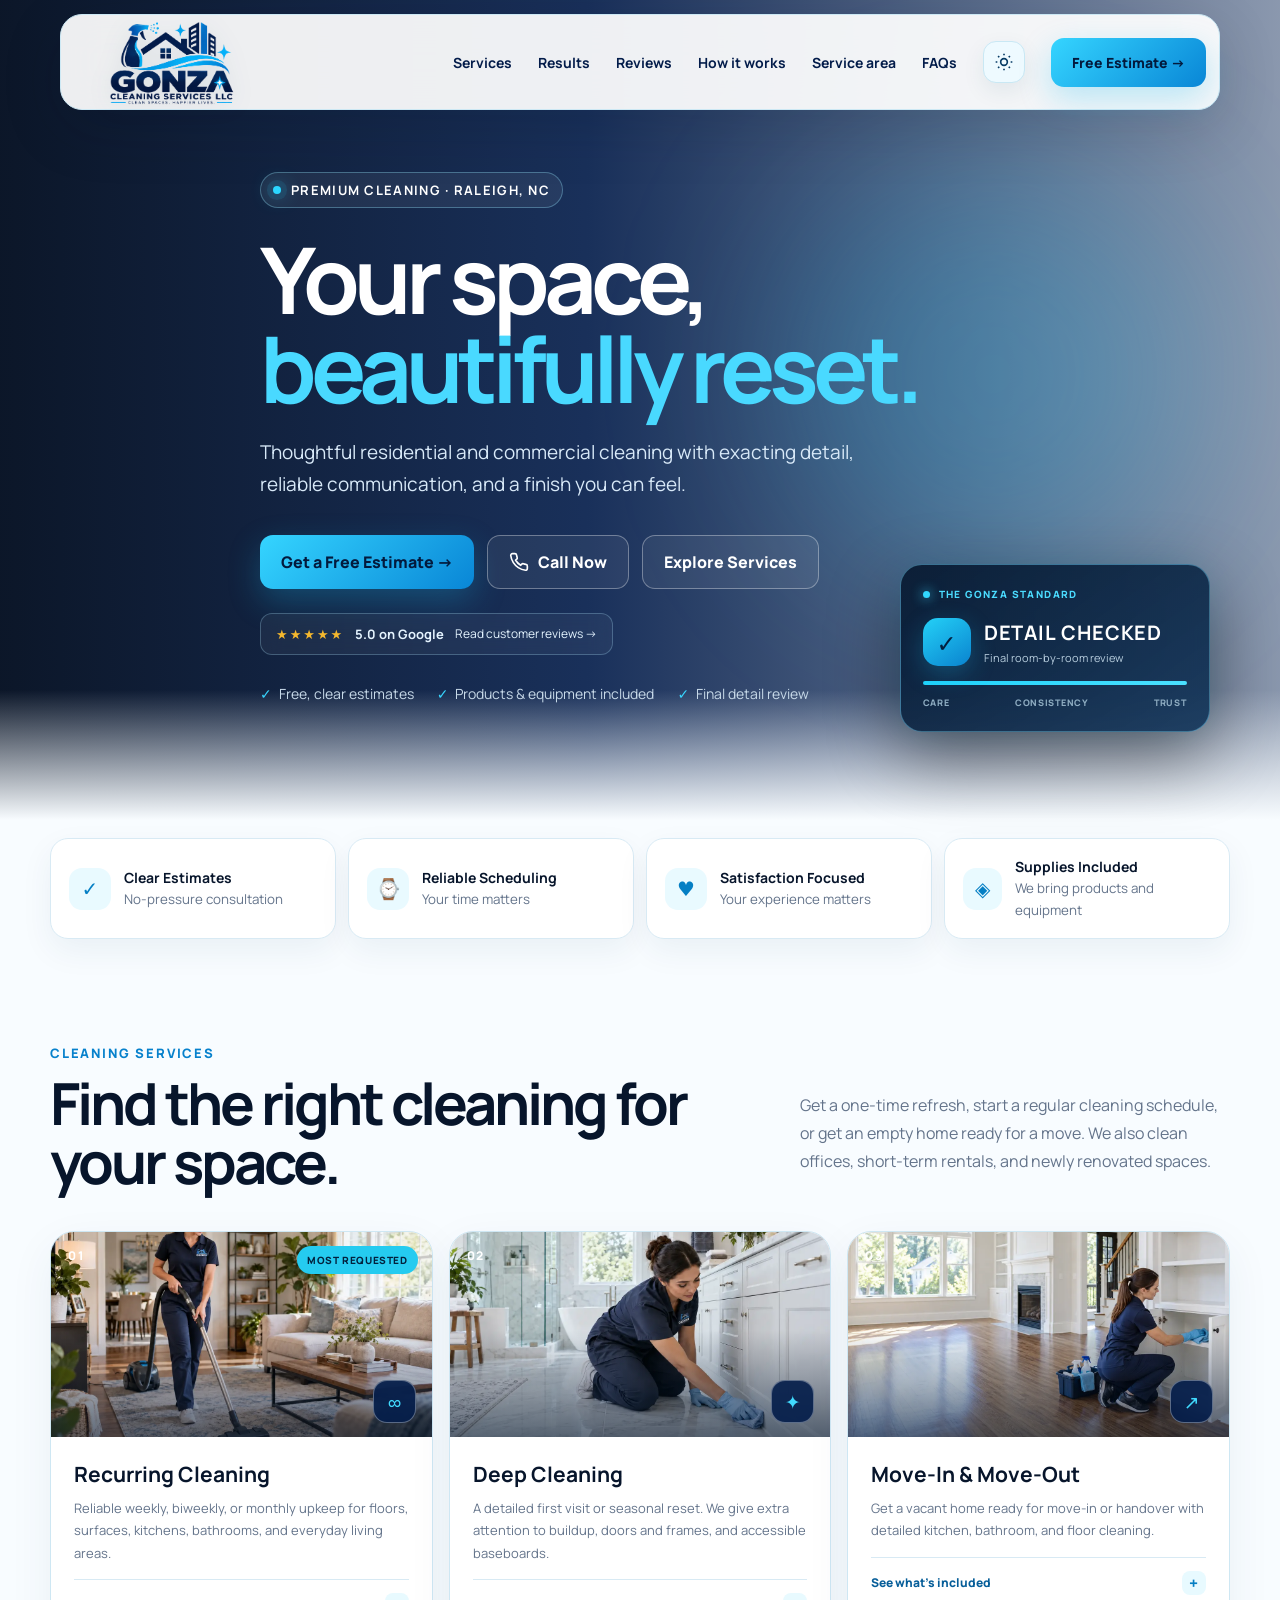
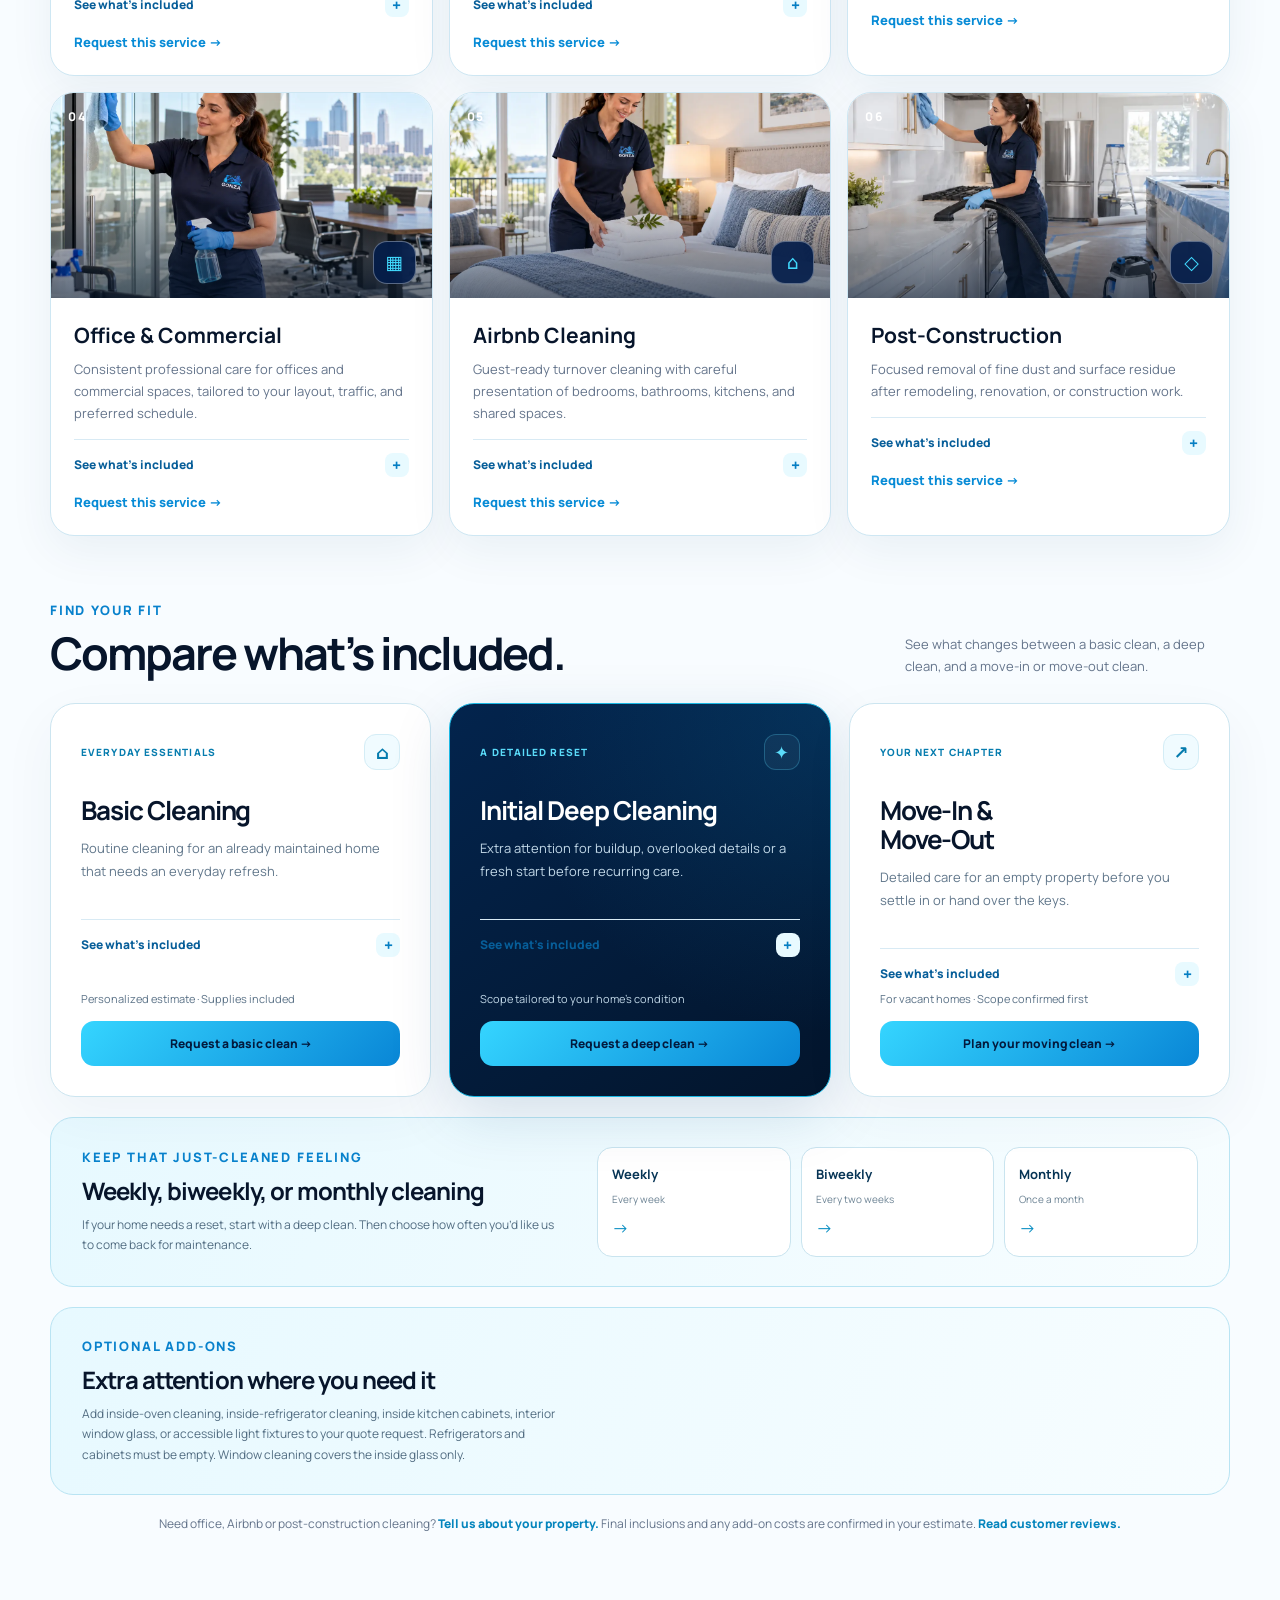
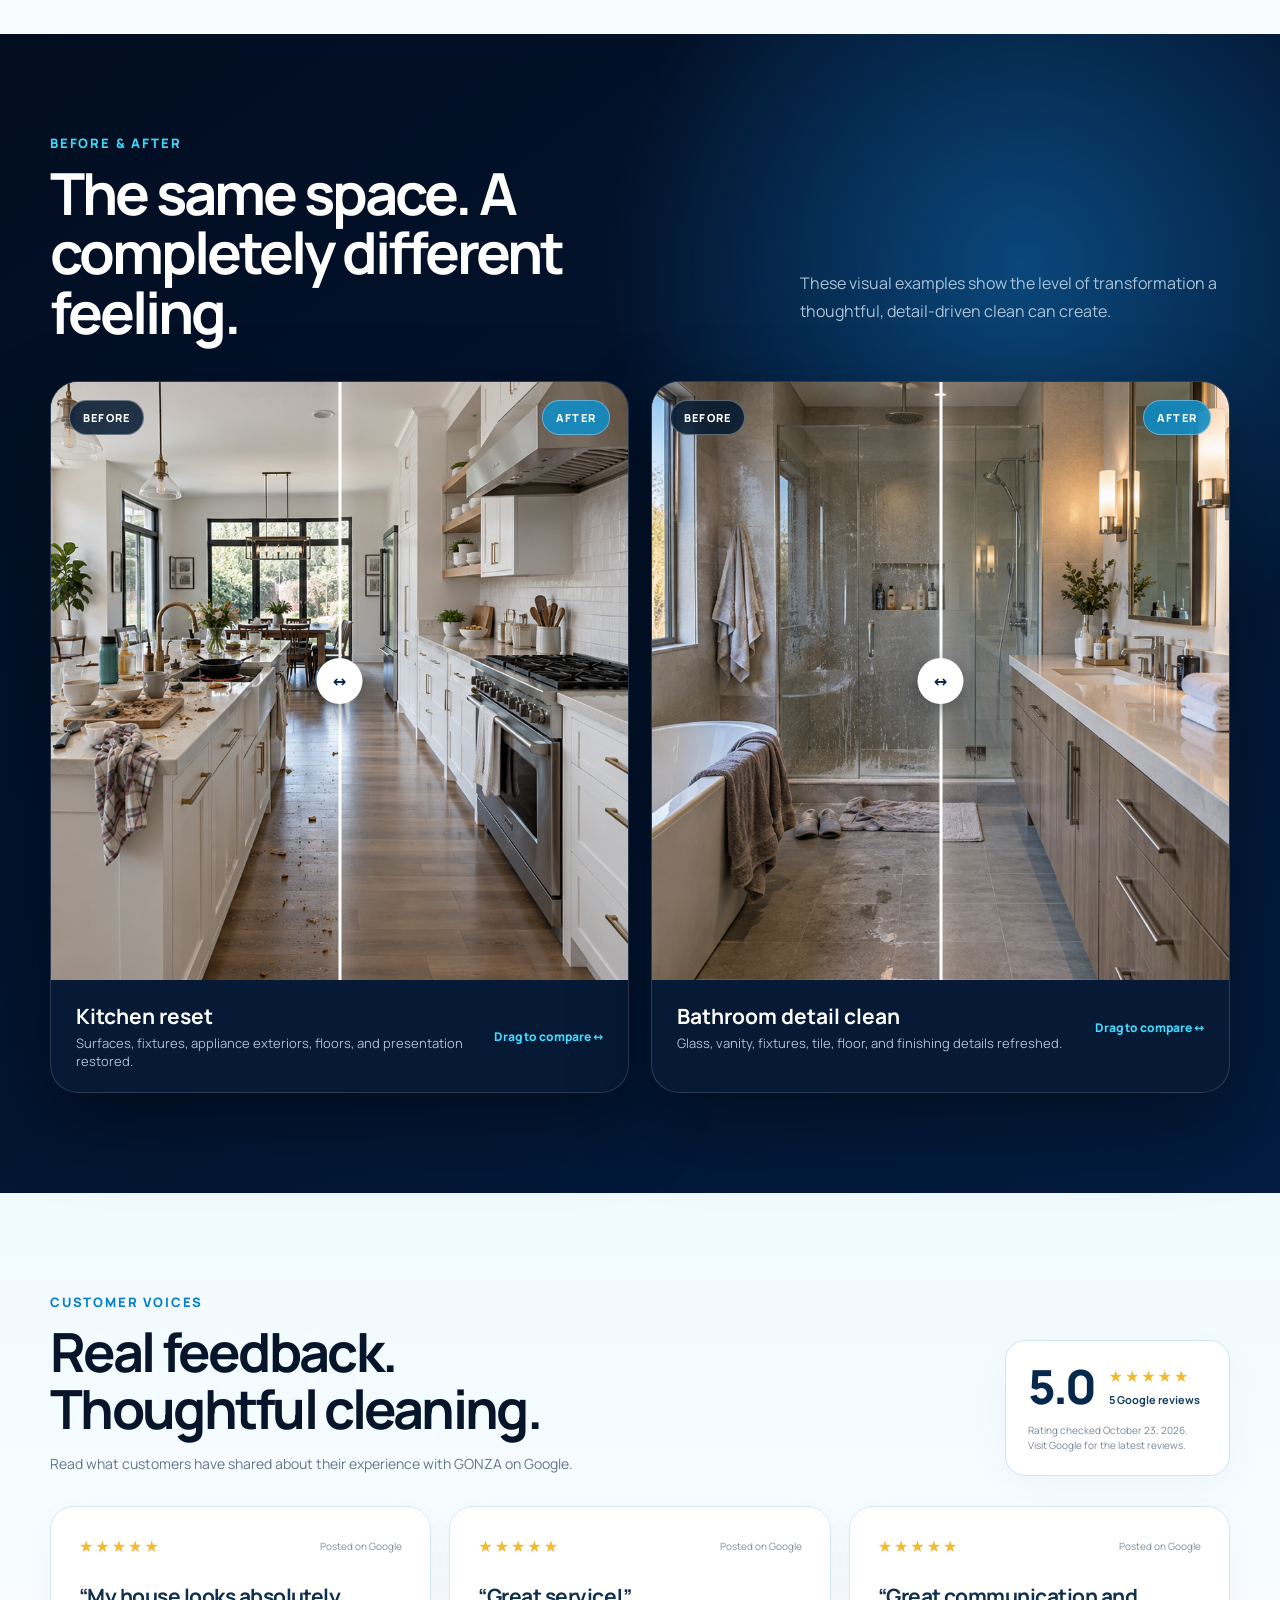
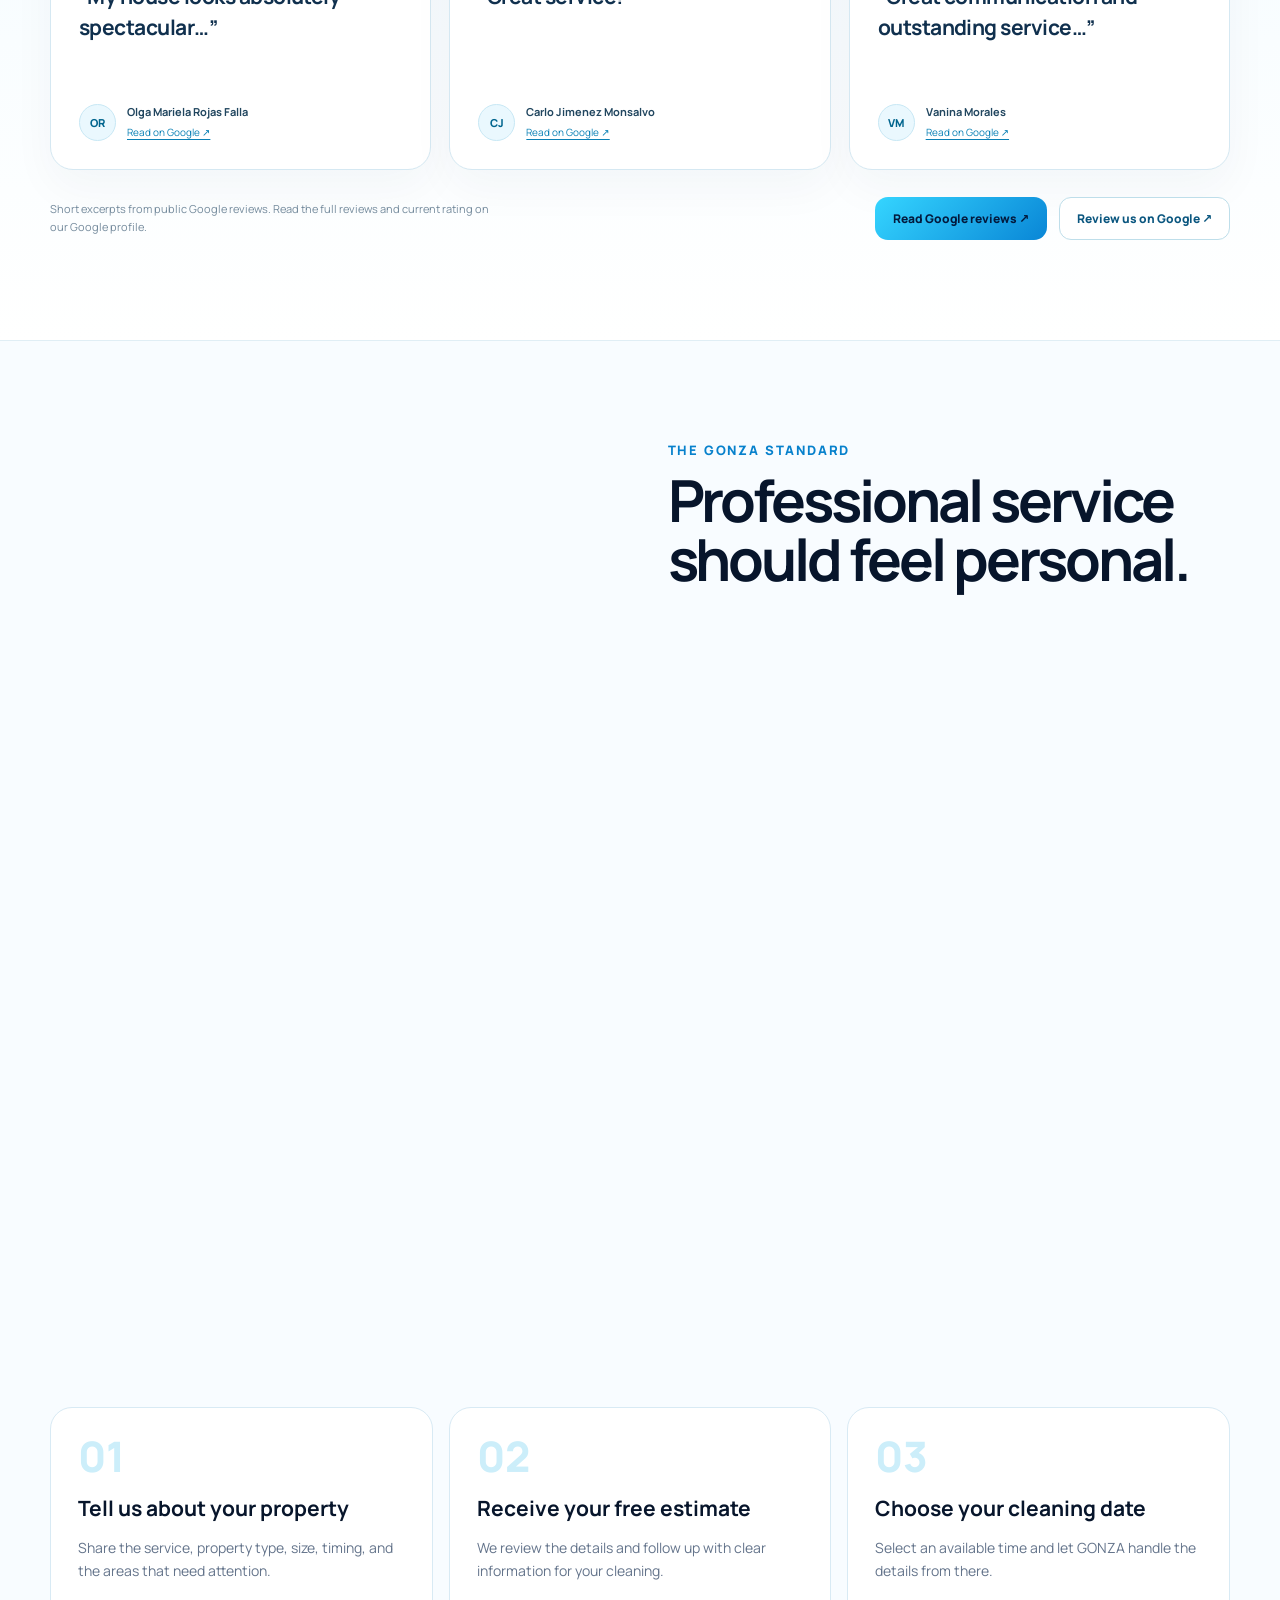
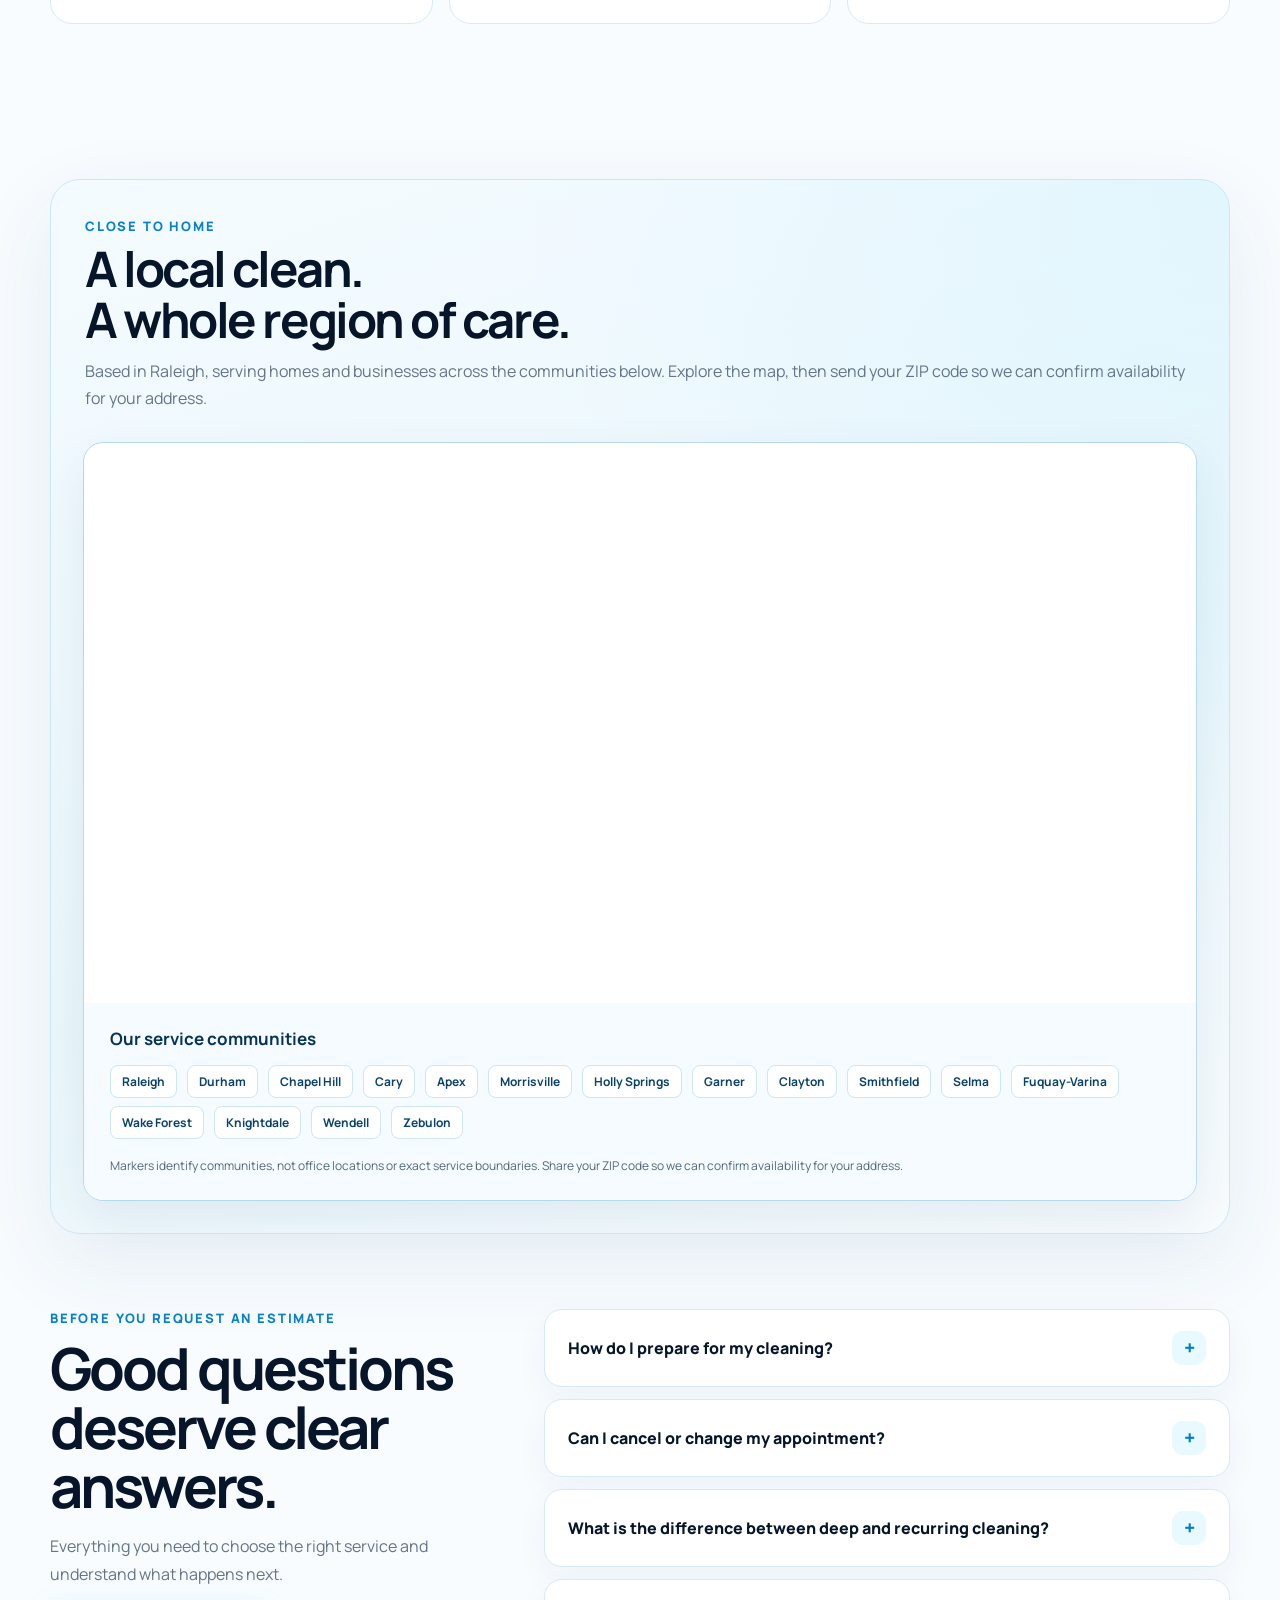
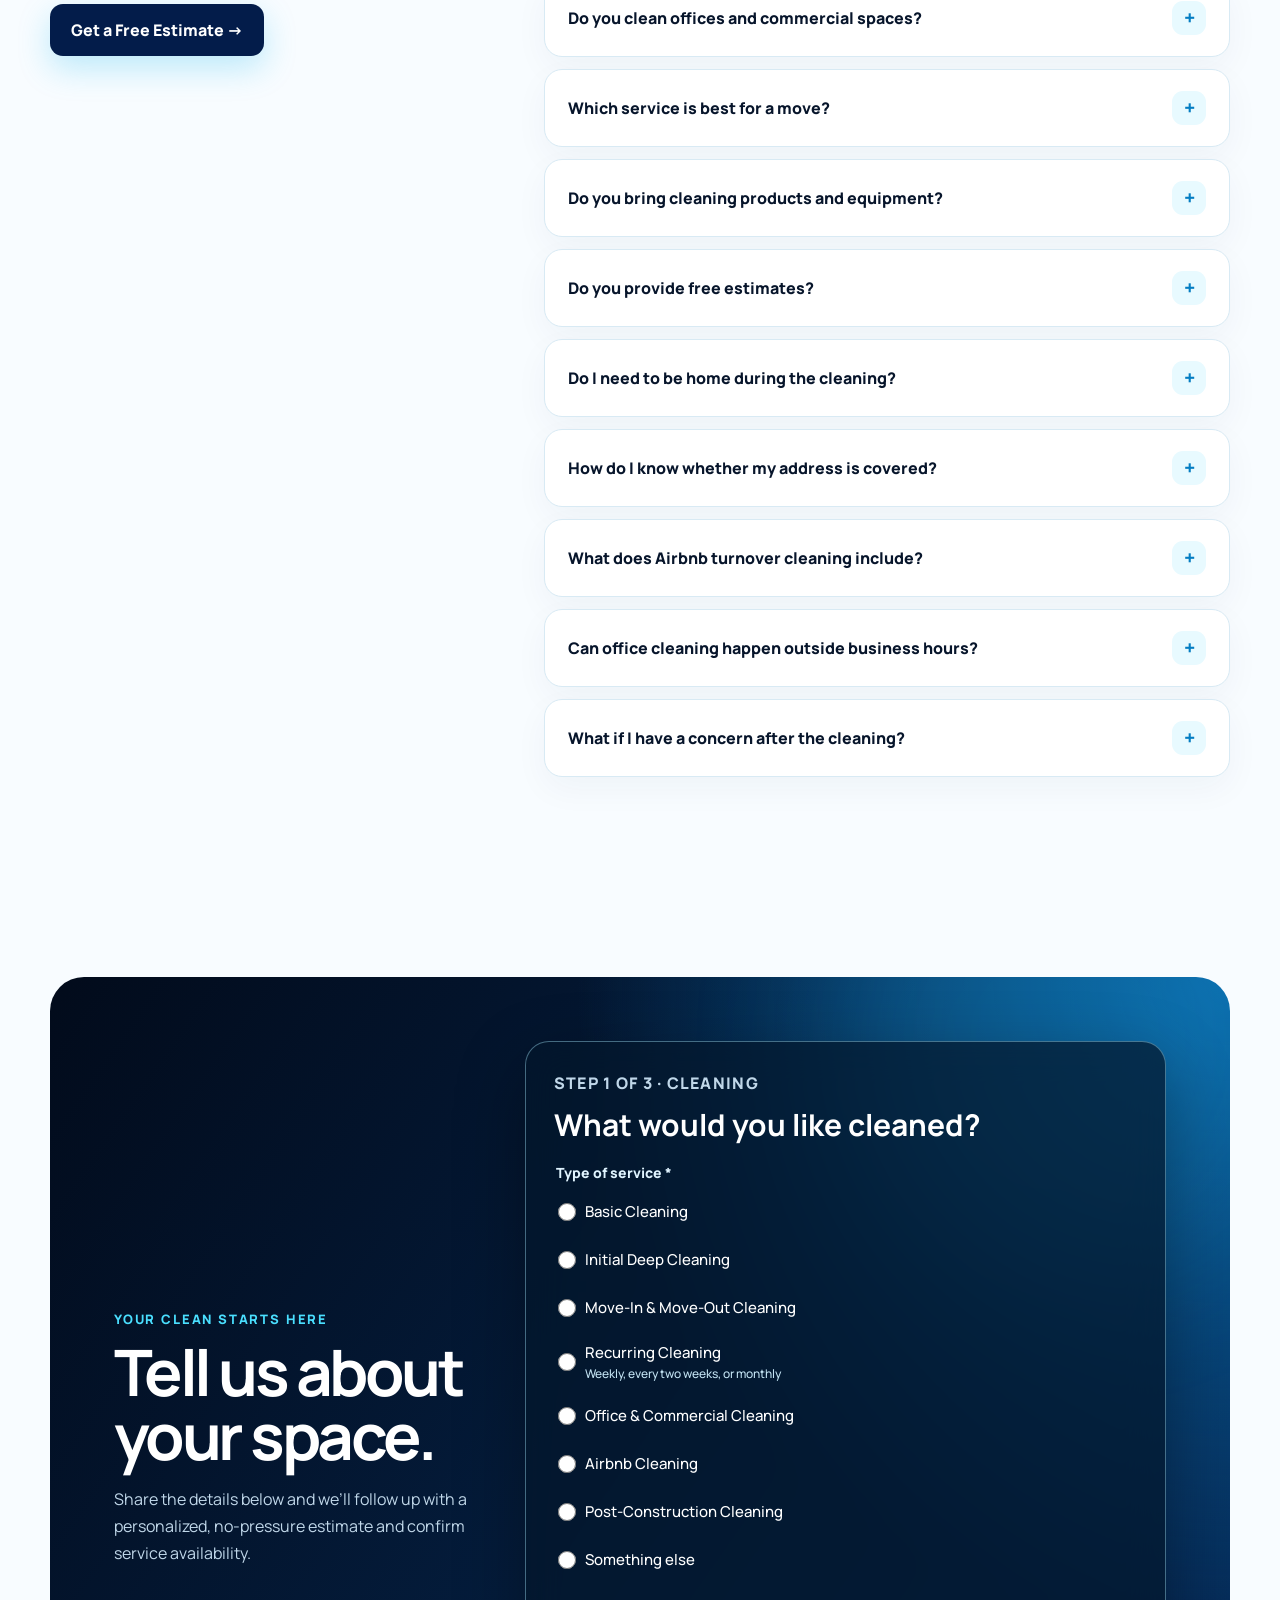
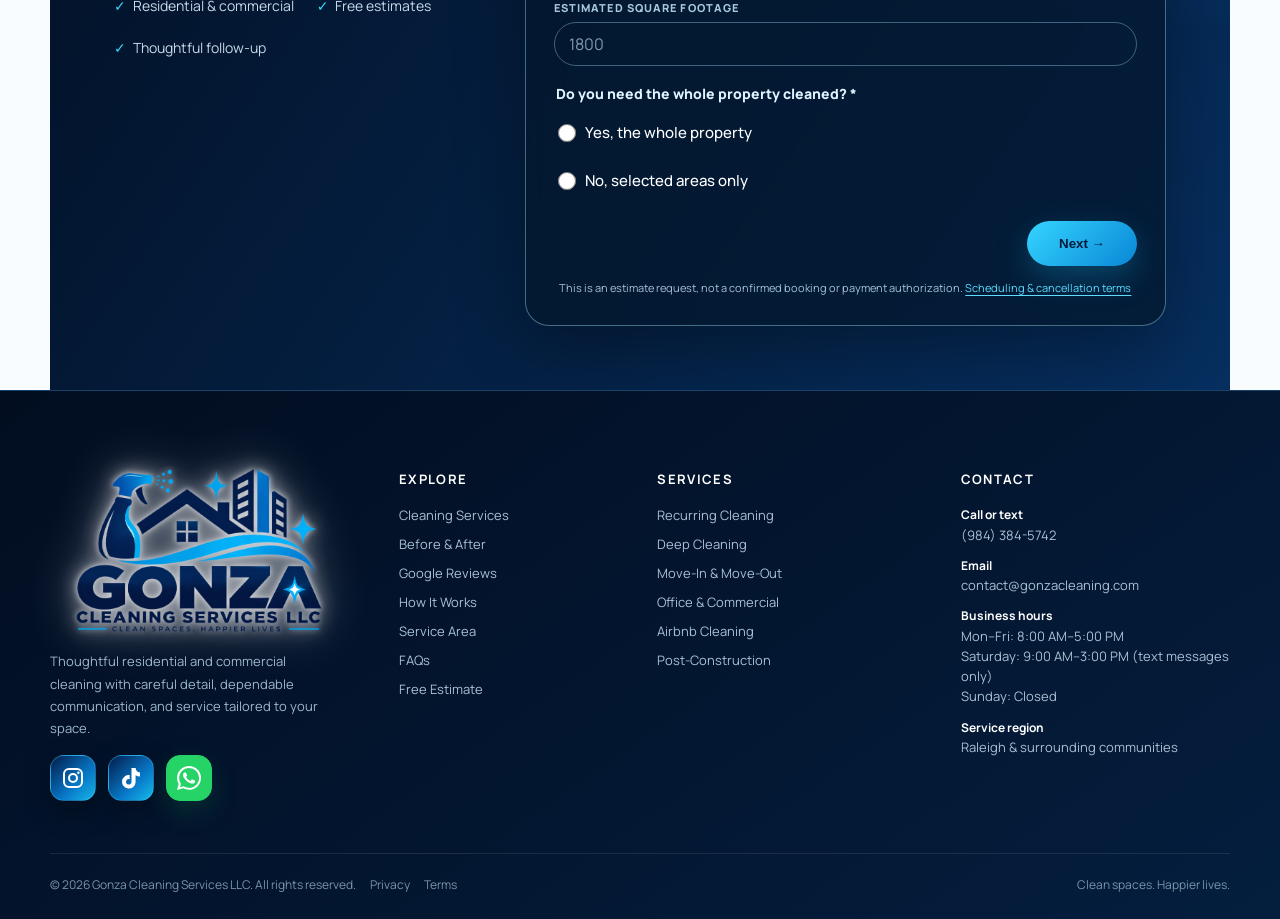
==== commit 6a6d0be7: "Add separate optional SMS marketing consent checkbox; clarify privacy policy Co-Authored-By: Claude " ====
--- a/index.html
+++ b/index.html
@@ -126,7 +126,7 @@
 const footerLogo=document.querySelector('.footer-logo img');if(footerLogo)footerLogo.src='assets/gonza-logo-primary-transparent.png';
 const trustItems=document.querySelectorAll('.trustitem');if(trustItems[2])trustItems[2].innerHTML='<div class="trusticon">♥</div><div><strong>Satisfaction Focused</strong><small>Your experience matters</small></div>';
 const faqList=document.querySelector('.faq-list');if(faqList){faqList.insertAdjacentHTML('beforeend','<details class="reveal visible"><summary>What does Airbnb turnover cleaning include?</summary><p>We prepare the kitchen, bathrooms, bedrooms, and shared spaces for the next guest. If the host provides linens or guest supplies, tell us what should be changed or restocked so it can be included in the cleaning plan.</p></details><details class="reveal visible"><summary>Can office cleaning happen outside business hours?</summary><p>We tailor commercial plans to the property, traffic, priorities, and preferred schedule. Include your business hours and access needs in the estimate request so we can discuss suitable availability.</p></details><details class="reveal visible"><summary>What if I have a concern after the cleaning?</summary><p>Your satisfaction matters to us. Contact GONZA as soon as possible, explain the concern clearly, and give us the opportunity to review it with you and work toward a thoughtful resolution.</p></details>')}
-const formGrid=document.querySelector('[data-quote-step="3"] .form-grid');if(formGrid){formGrid.insertAdjacentHTML('beforeend','<label class="consent"><input type="checkbox" name="terms_consent" value="yes" required><span>I accept the <a href="terms.html" target="_blank" rel="noopener noreferrer">Terms &amp; Conditions</a> and acknowledge the <a href="privacy.html" target="_blank" rel="noopener noreferrer">Privacy Policy</a>.</span></label><label class="consent"><input type="checkbox" name="sms_consent" value="yes"><span>I agree to receive text messages from GONZA Cleaning Services LLC about my estimate, scheduling, appointment reminders, service updates and occasional offers at the phone number provided. Message frequency varies. Message &amp; data rates may apply. Reply STOP to opt out, HELP for help. Consent is not a condition of purchase. See our <a href="privacy.html" target="_blank" rel="noopener noreferrer">Privacy Policy</a> and <a href="terms.html" target="_blank" rel="noopener noreferrer">Terms</a>.</span></label>')}
+const formGrid=document.querySelector('[data-quote-step="3"] .form-grid');if(formGrid){formGrid.insertAdjacentHTML('beforeend','<label class="consent"><input type="checkbox" name="terms_consent" value="yes" required><span>I accept the <a href="terms.html" target="_blank" rel="noopener noreferrer">Terms &amp; Conditions</a> and acknowledge the <a href="privacy.html" target="_blank" rel="noopener noreferrer">Privacy Policy</a>.</span></label><label class="consent"><input type="checkbox" name="sms_consent" value="yes"><span>I agree to receive text messages from GONZA Cleaning Services LLC about my estimate, scheduling, appointment reminders and service updates at the phone number provided. Message frequency varies. Message &amp; data rates may apply. Reply STOP to opt out, HELP for help. Consent is not a condition of purchase. See our <a href="privacy.html" target="_blank" rel="noopener noreferrer">Privacy Policy</a> and <a href="terms.html" target="_blank" rel="noopener noreferrer">Terms</a>.</span></label><label class="consent"><input type="checkbox" name="marketing_sms_consent" value="yes"><span>(Optional) I also agree to receive promotional text messages, such as special offers and discounts, from GONZA Cleaning Services LLC at the phone number provided. Message frequency varies. Message &amp; data rates may apply. Reply STOP to opt out, HELP for help. Consent is not a condition of purchase.</span></label>')}
 const footerBottom=document.querySelector('.footer-bottom');if(footerBottom){footerBottom.innerHTML='<div class="legal-links"><span>© 2026 Gonza Cleaning Services LLC. All rights reserved.</span><a href="privacy.html">Privacy</a><a href="terms.html">Terms</a></div><span>Clean spaces. Happier lives.</span>'}
 const themeToggle=document.getElementById('themeToggle');const themeMeta=document.querySelector('meta[name="theme-color"]');const syncThemeToggle=()=>{const dark=document.documentElement.dataset.theme==='dark';themeToggle?.setAttribute('aria-pressed',String(dark));themeToggle?.setAttribute('aria-label',dark?'Switch to light theme':'Switch to dark theme');if(themeMeta)themeMeta.content=dark?'#071321':'#f8fcff'};themeToggle?.addEventListener('click',()=>{const dark=document.documentElement.dataset.theme==='dark';if(dark)delete document.documentElement.dataset.theme;else document.documentElement.dataset.theme='dark';try{localStorage.setItem('gonza-theme',dark?'light':'dark')}catch(e){}syncThemeToggle()});syncThemeToggle();
 </script>
@@ -175,7 +175,7 @@
    }
   });
   payload['Privacy policy acknowledged']=data.get('terms_consent')==='yes'?'Yes':'No';
-  payload['Terms and conditions accepted']=data.get('terms_consent')==='yes'?'Yes':'No';payload['SMS consent']=data.get('sms_consent')==='yes'?'Yes':'No';
+  payload['Terms and conditions accepted']=data.get('terms_consent')==='yes'?'Yes':'No';payload['SMS consent']=data.get('sms_consent')==='yes'?'Yes':'No';payload['SMS marketing consent']=data.get('marketing_sms_consent')==='yes'?'Yes':'No';
   sending=true;button.disabled=true;button.textContent='Sending…';
   const registrationEventId='reg_'+Date.now()+'_'+Math.random().toString(36).slice(2,10);
   // Also copy the lead into the GoHighLevel CRM. Fire-and-forget: it never blocks or changes the email delivery above.
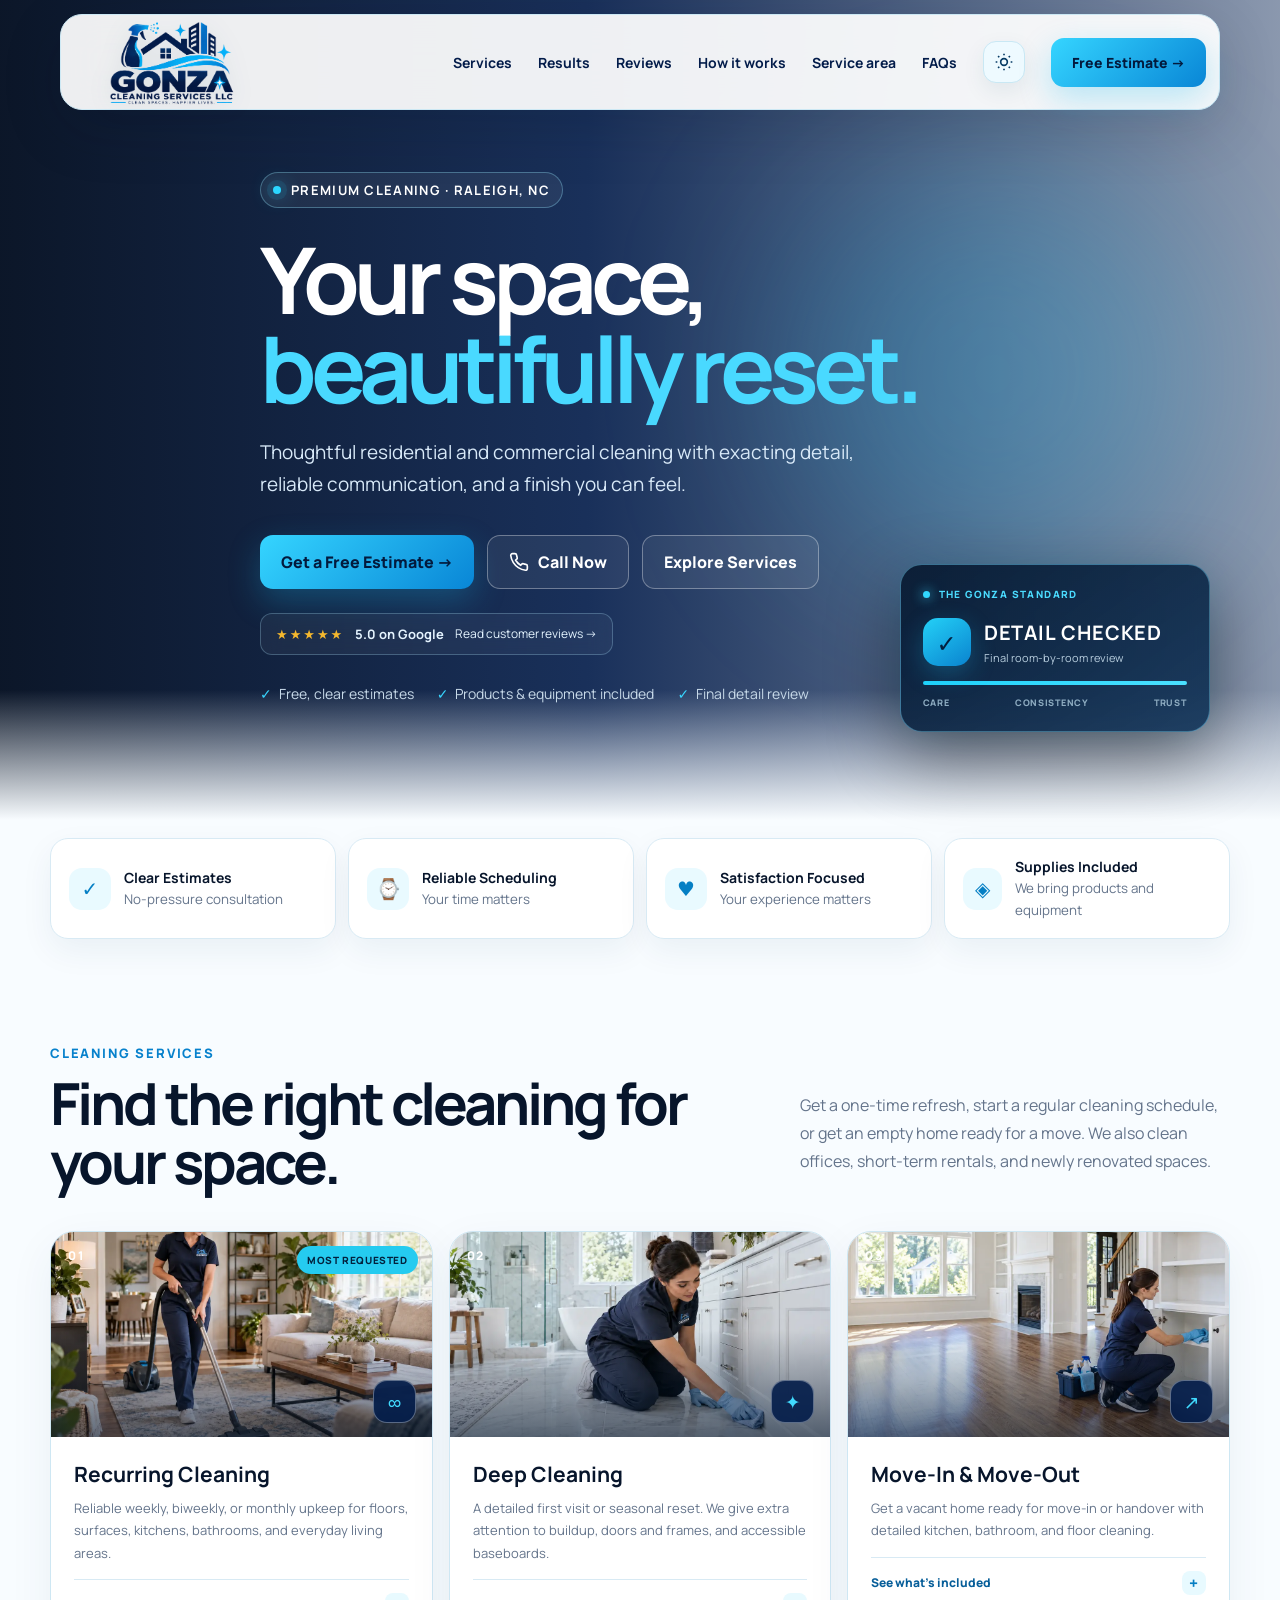
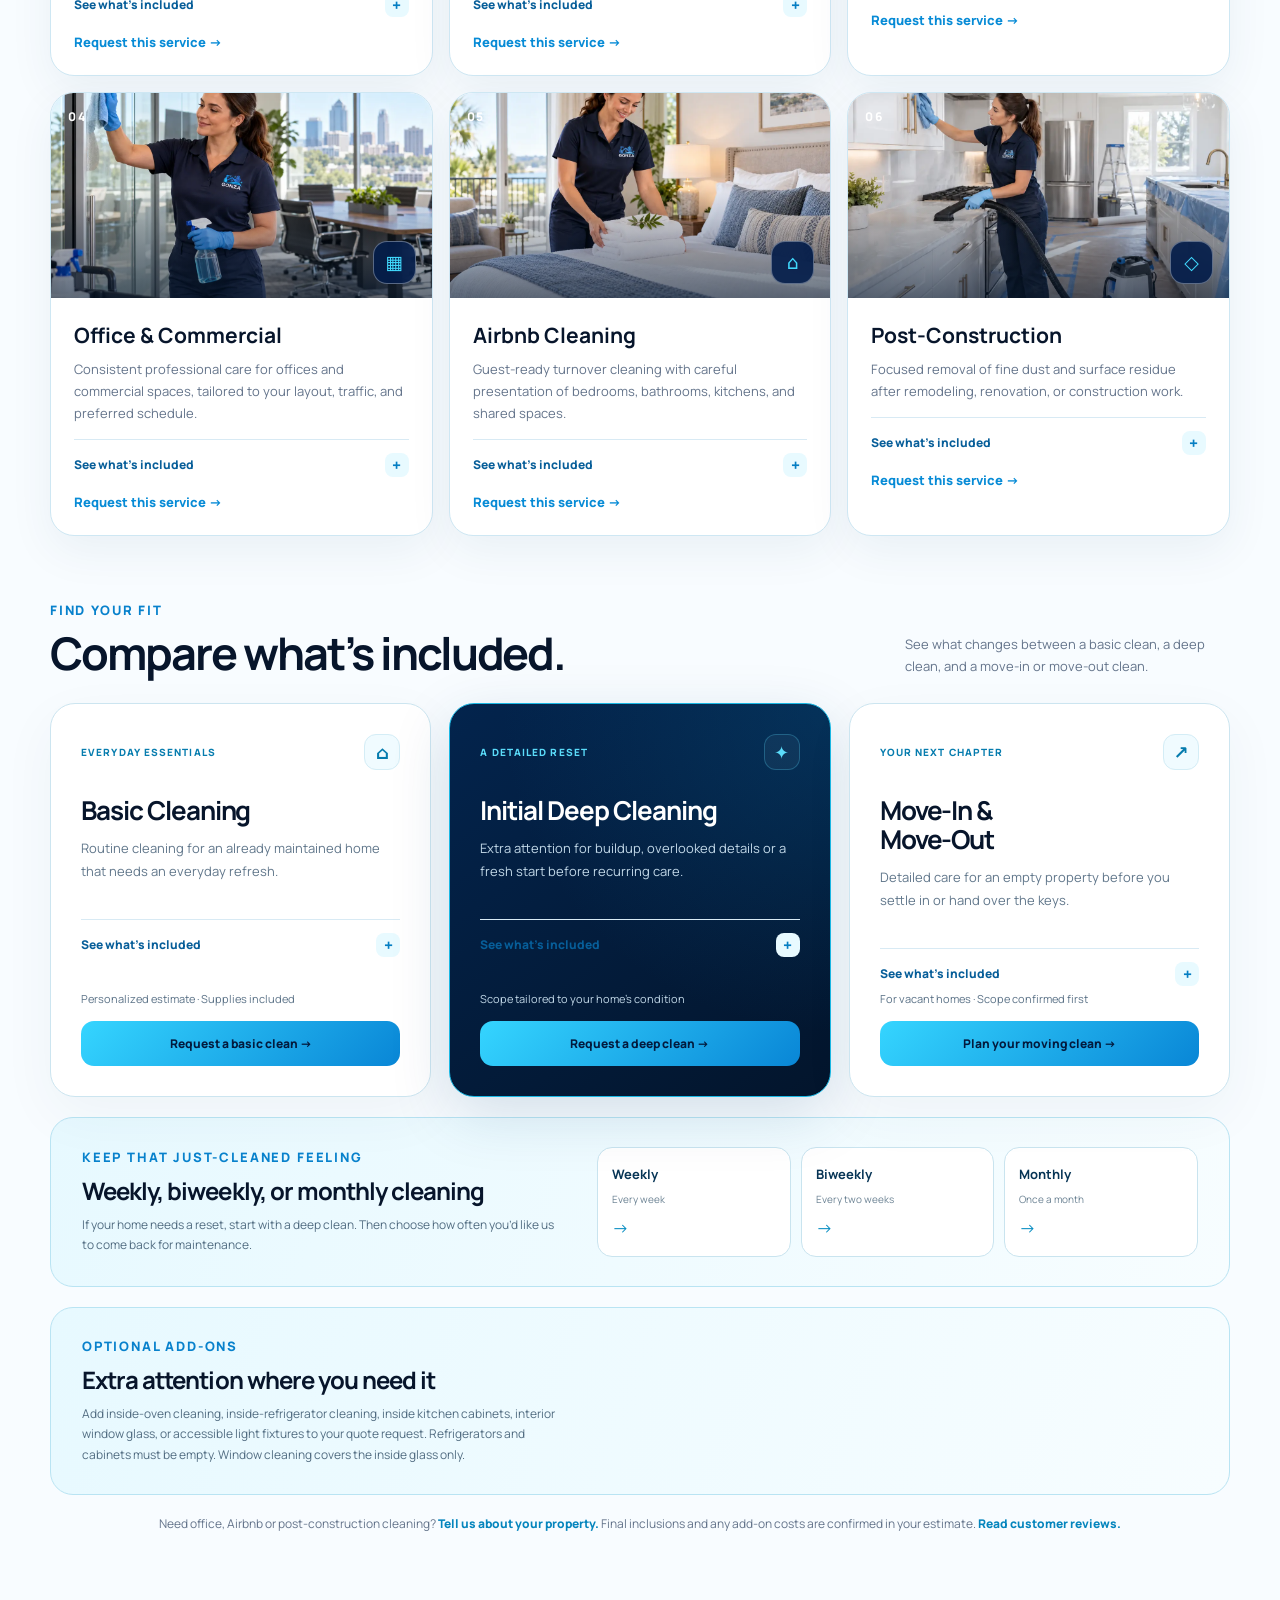
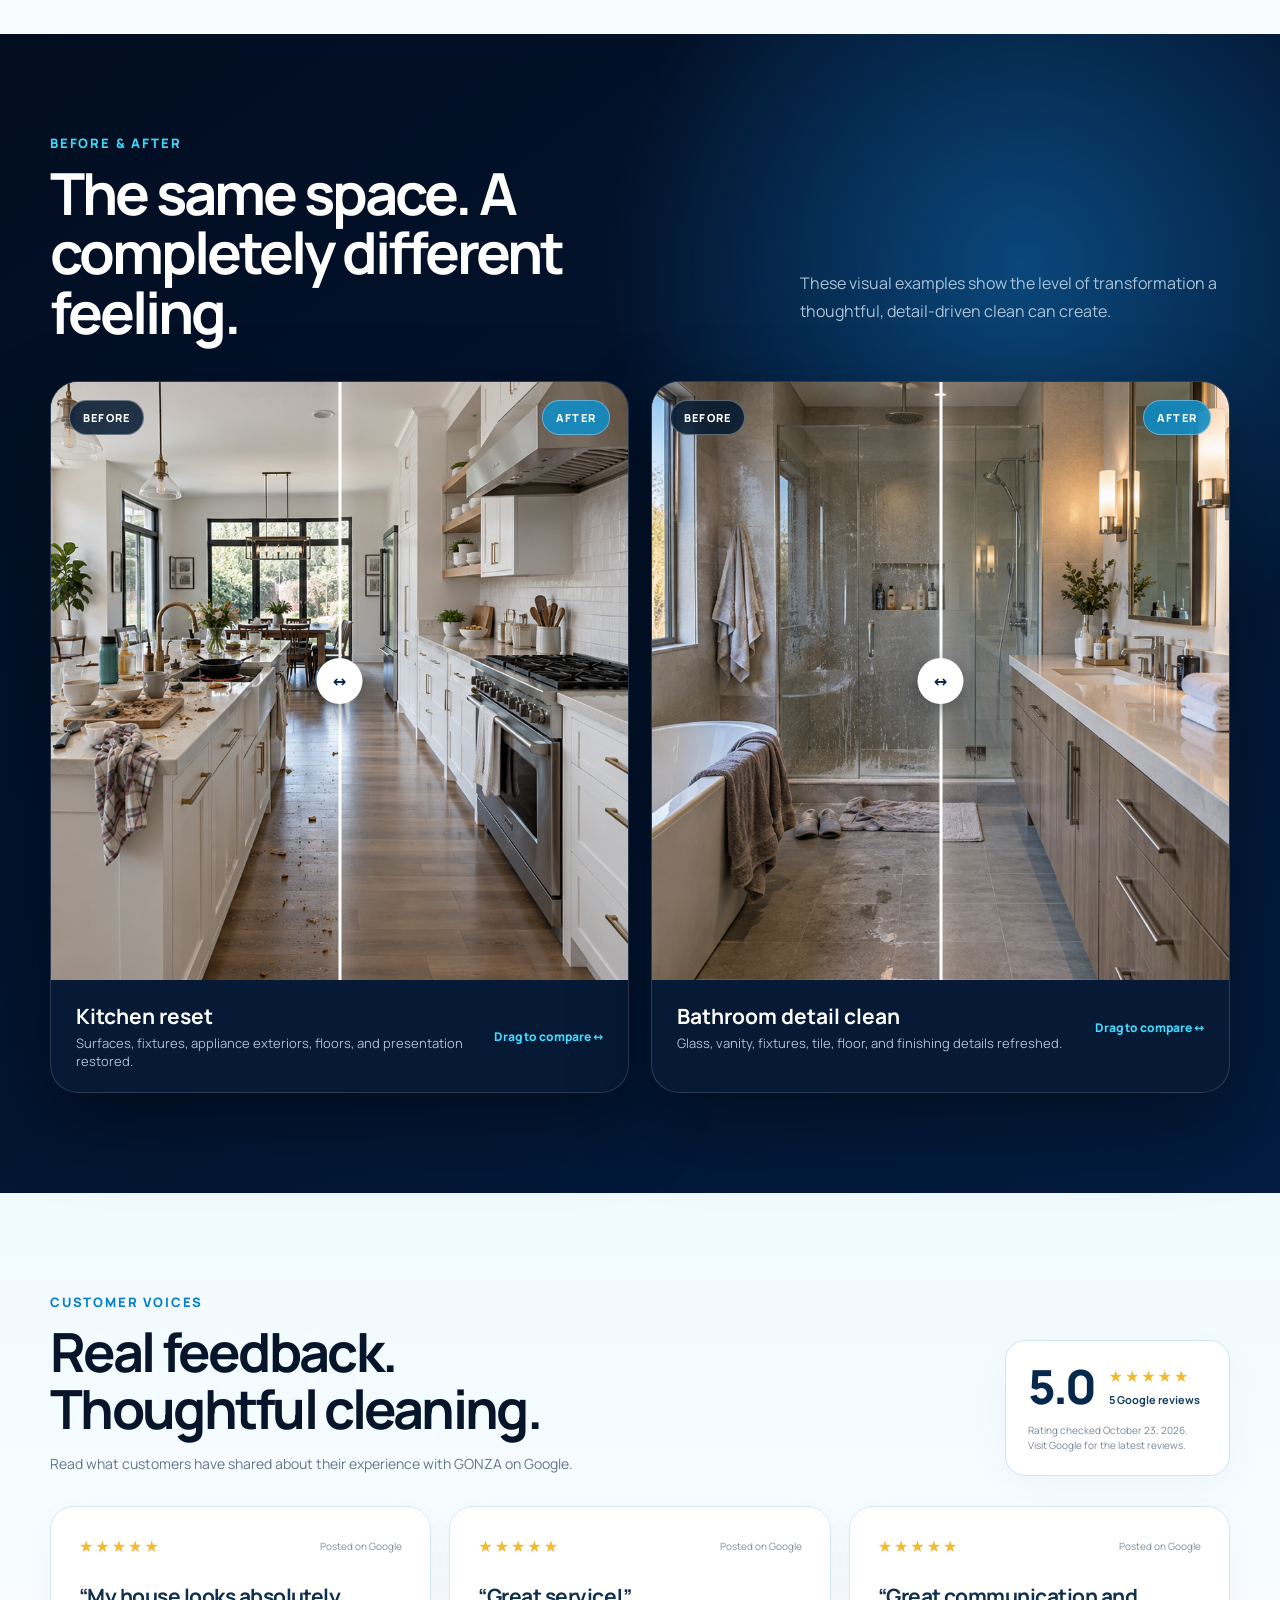
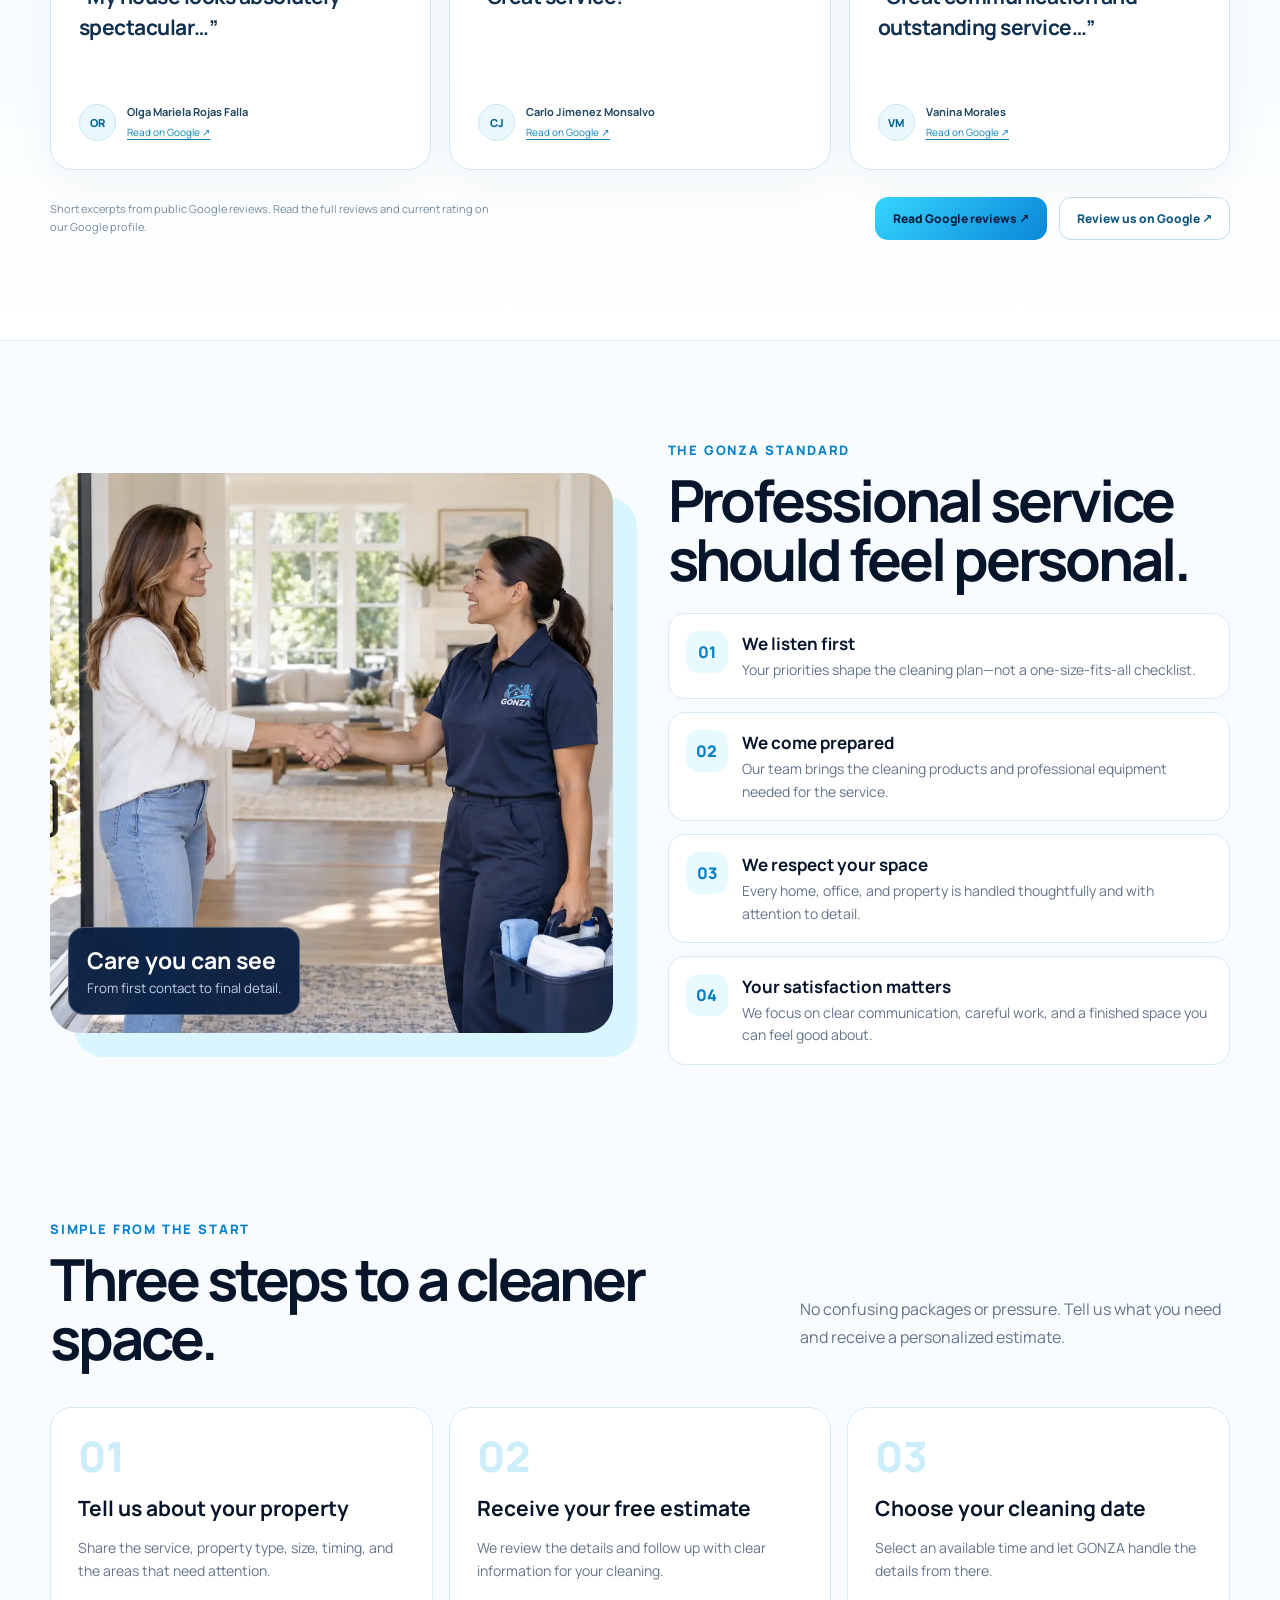
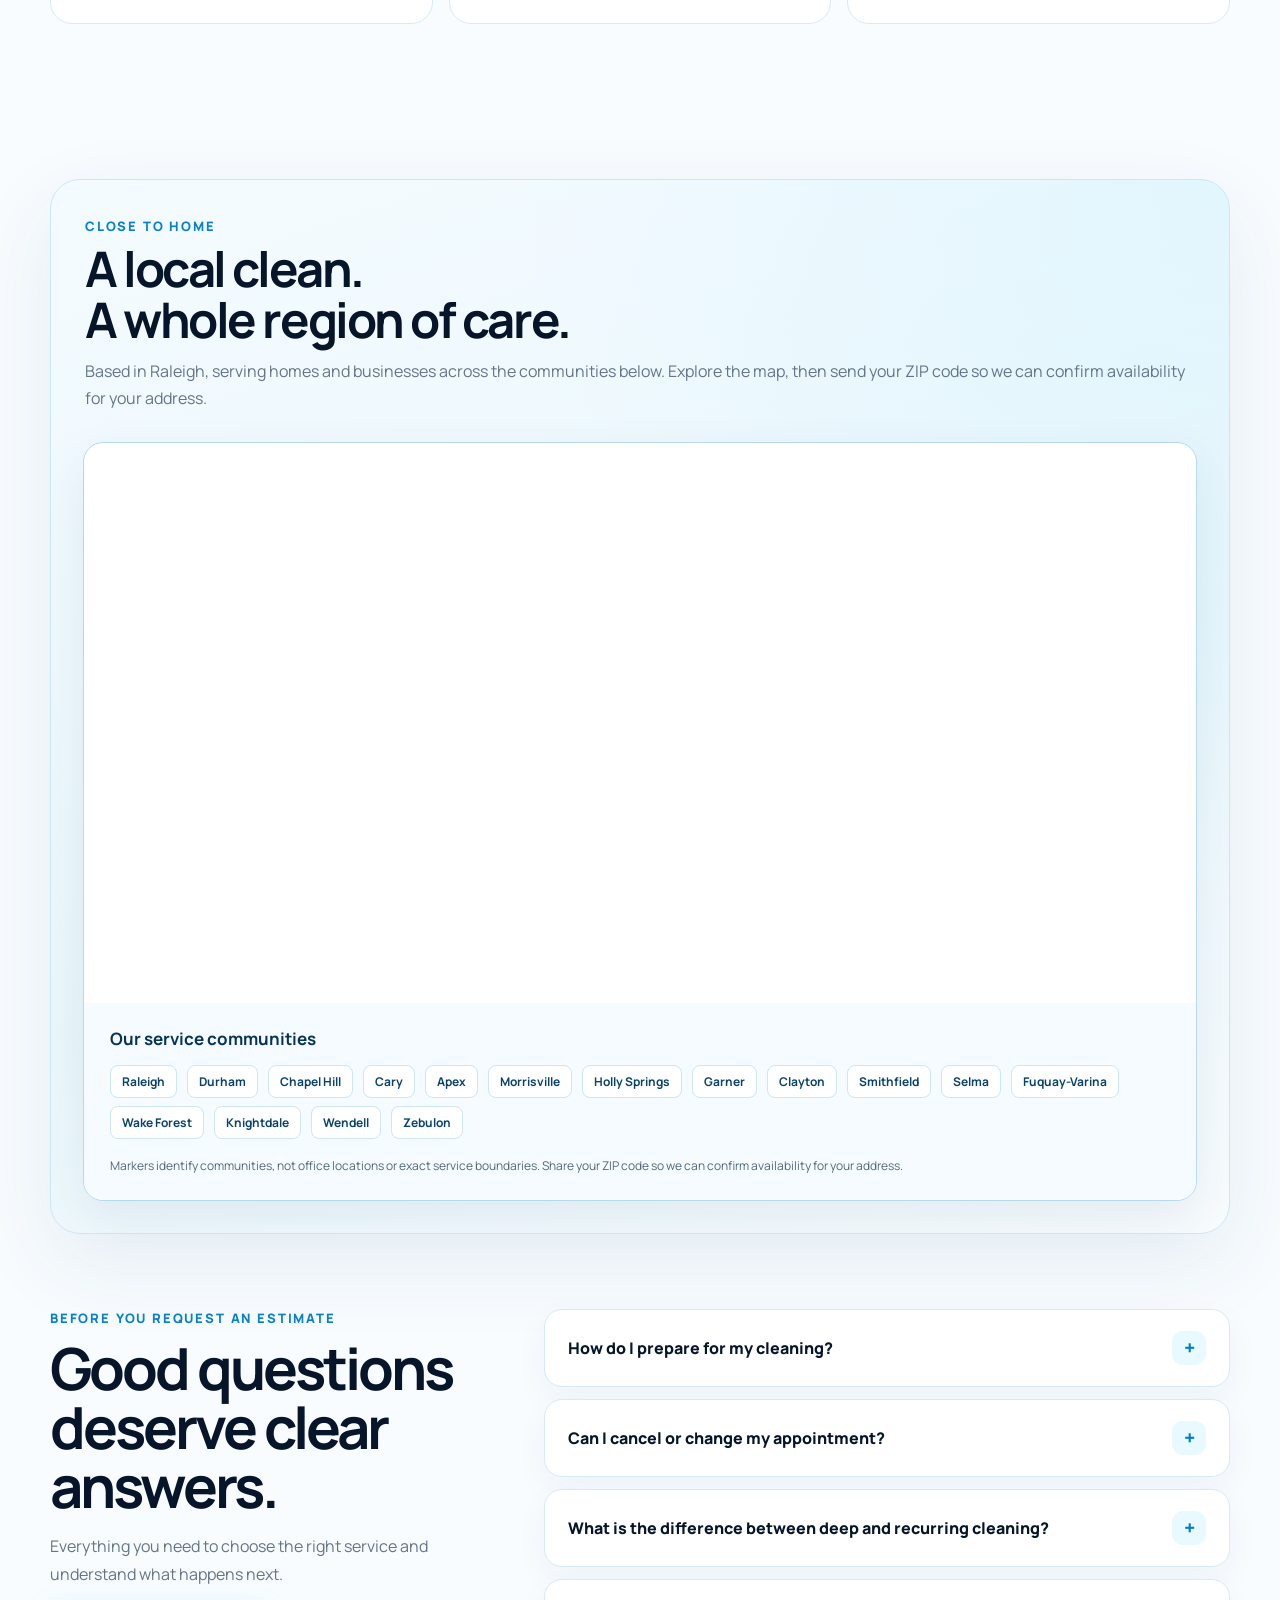
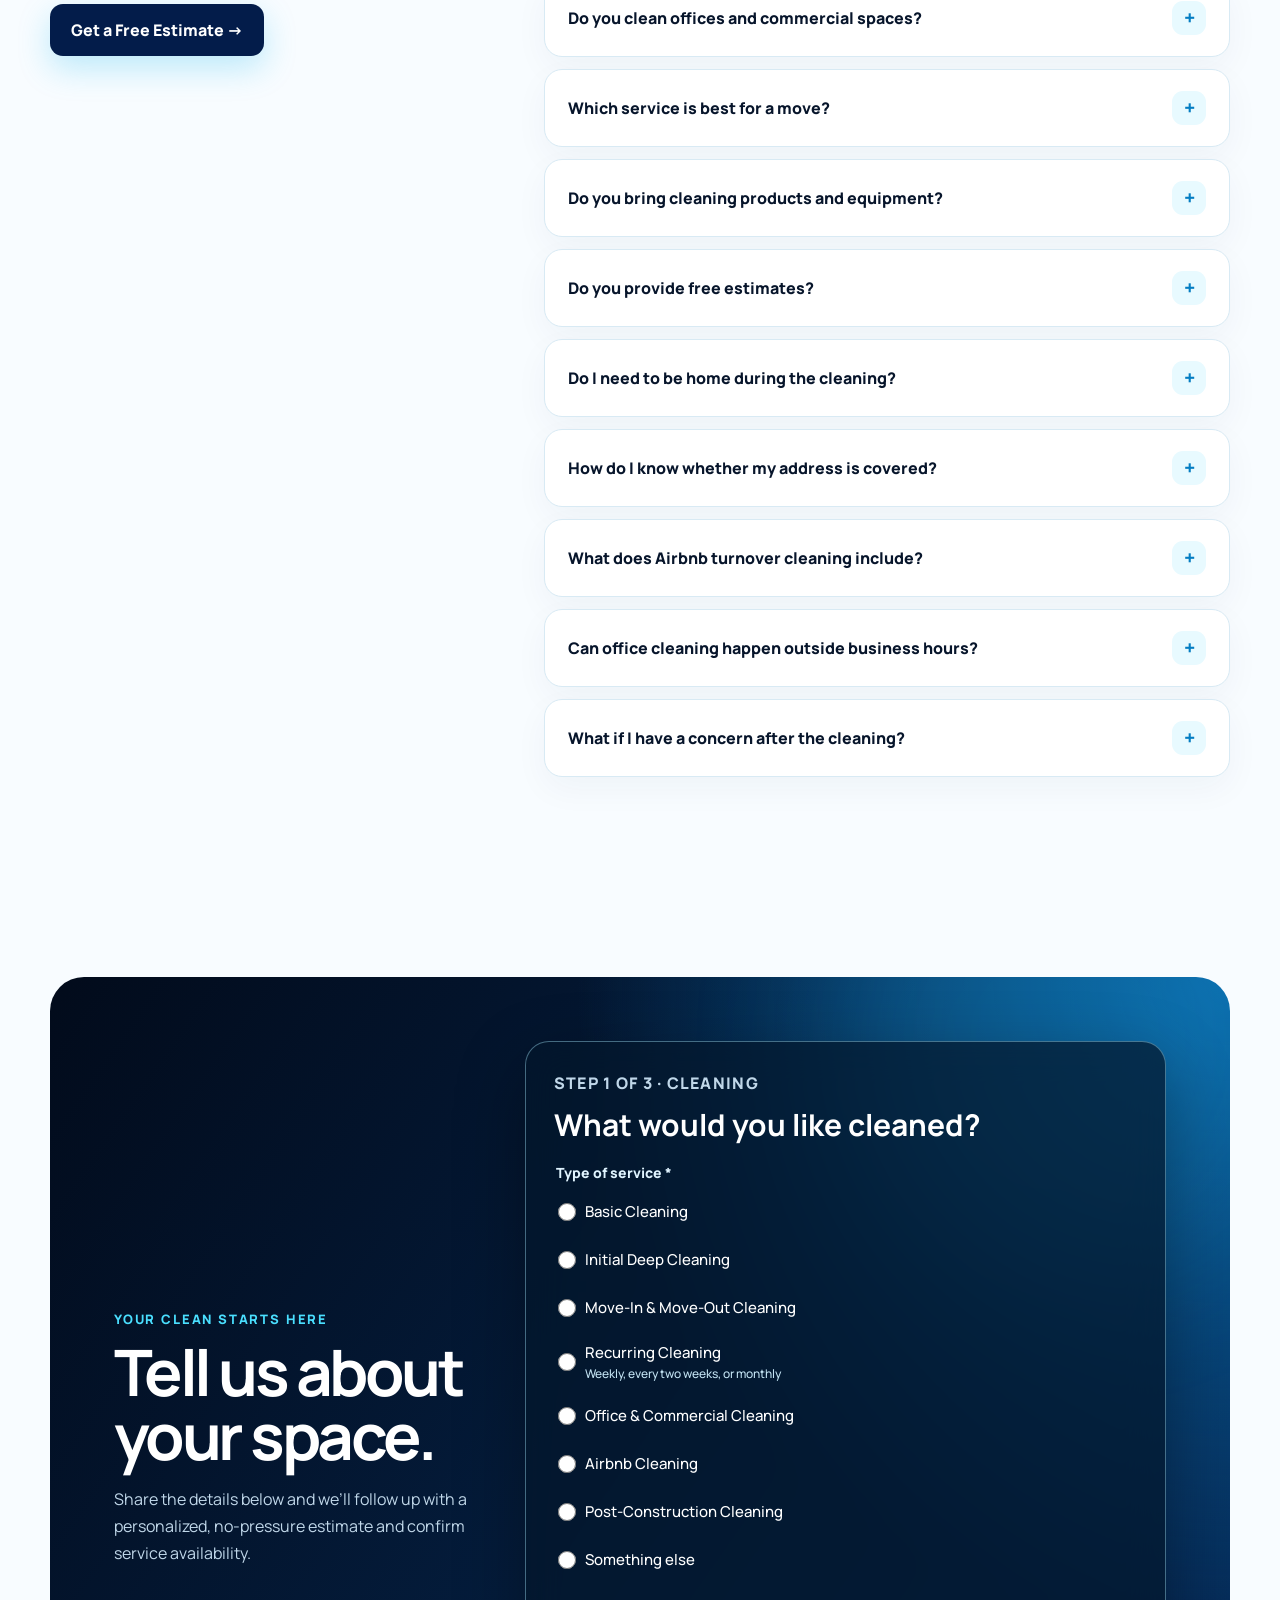
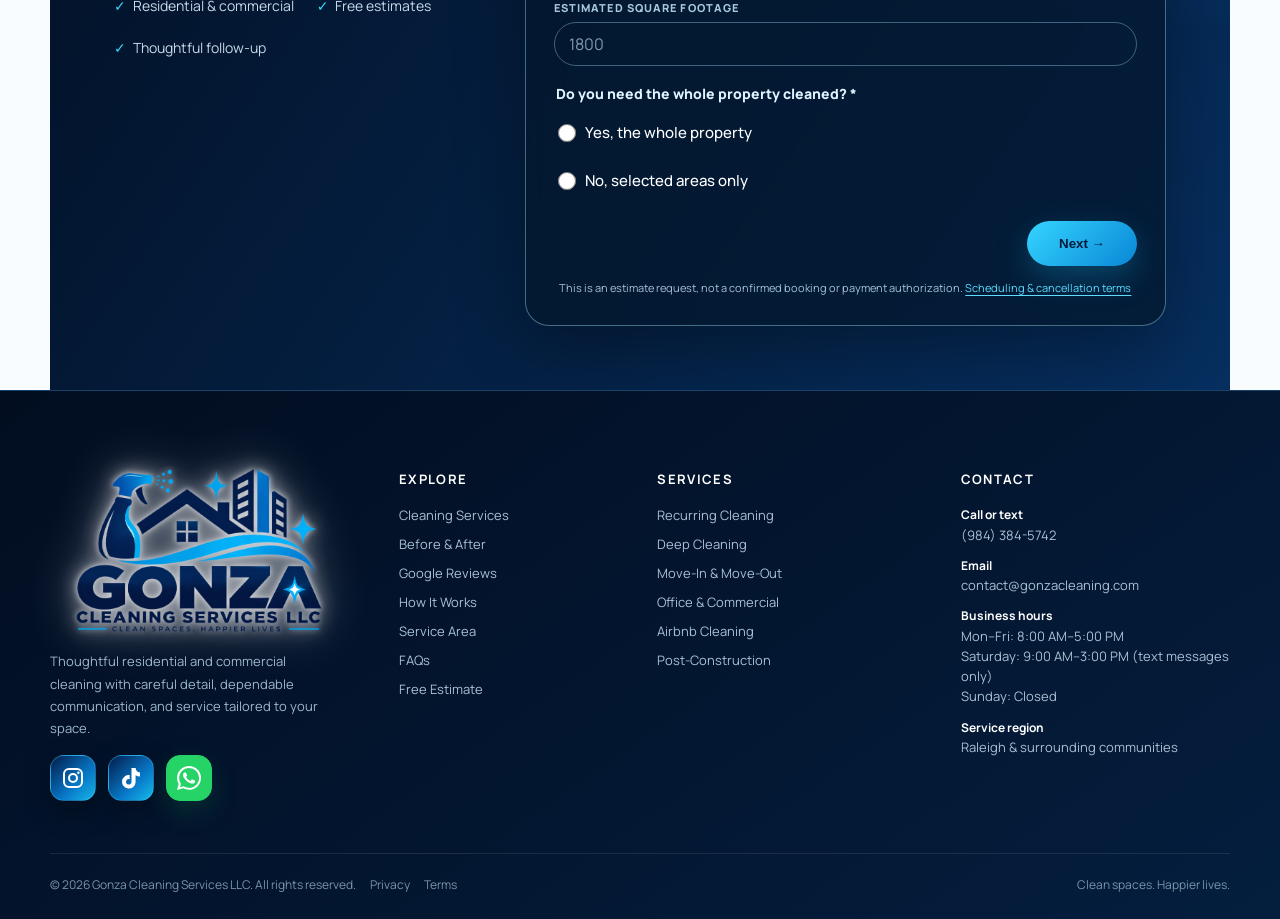
==== commit b60e83fb: "Include ad source, ad name, campaign and ad set in lead notification emails Co-Authored-By: Claude S" ====
--- a/index.html
+++ b/index.html
@@ -176,6 +176,11 @@
   });
   payload['Privacy policy acknowledged']=data.get('terms_consent')==='yes'?'Yes':'No';
   payload['Terms and conditions accepted']=data.get('terms_consent')==='yes'?'Yes':'No';payload['SMS consent']=data.get('sms_consent')==='yes'?'Yes':'No';payload['SMS marketing consent']=data.get('marketing_sms_consent')==='yes'?'Yes':'No';
+  try{const nowQ=new URLSearchParams(location.search);let sv={};try{sv=JSON.parse(sessionStorage.getItem('gonzaUtm')||'{}')}catch(e){}
+   const g=k=>nowQ.get(k)||sv[k]||'';
+   payload['Ad source']=g('utm_source')||g('fbclid')||sv.fbclid?(g('utm_source')||'meta'):'Direct / organic';
+   payload['Ad name']=g('ad_name')||g('utm_content')||'N/A';payload['Campaign']=g('campaign_name')||g('utm_campaign')||'N/A';payload['Ad set']=g('adset_name')||'N/A';
+  }catch(e){}
   sending=true;button.disabled=true;button.textContent='Sending…';
   const registrationEventId='reg_'+Date.now()+'_'+Math.random().toString(36).slice(2,10);
   // Also copy the lead into the GoHighLevel CRM. Fire-and-forget: it never blocks or changes the email delivery above.
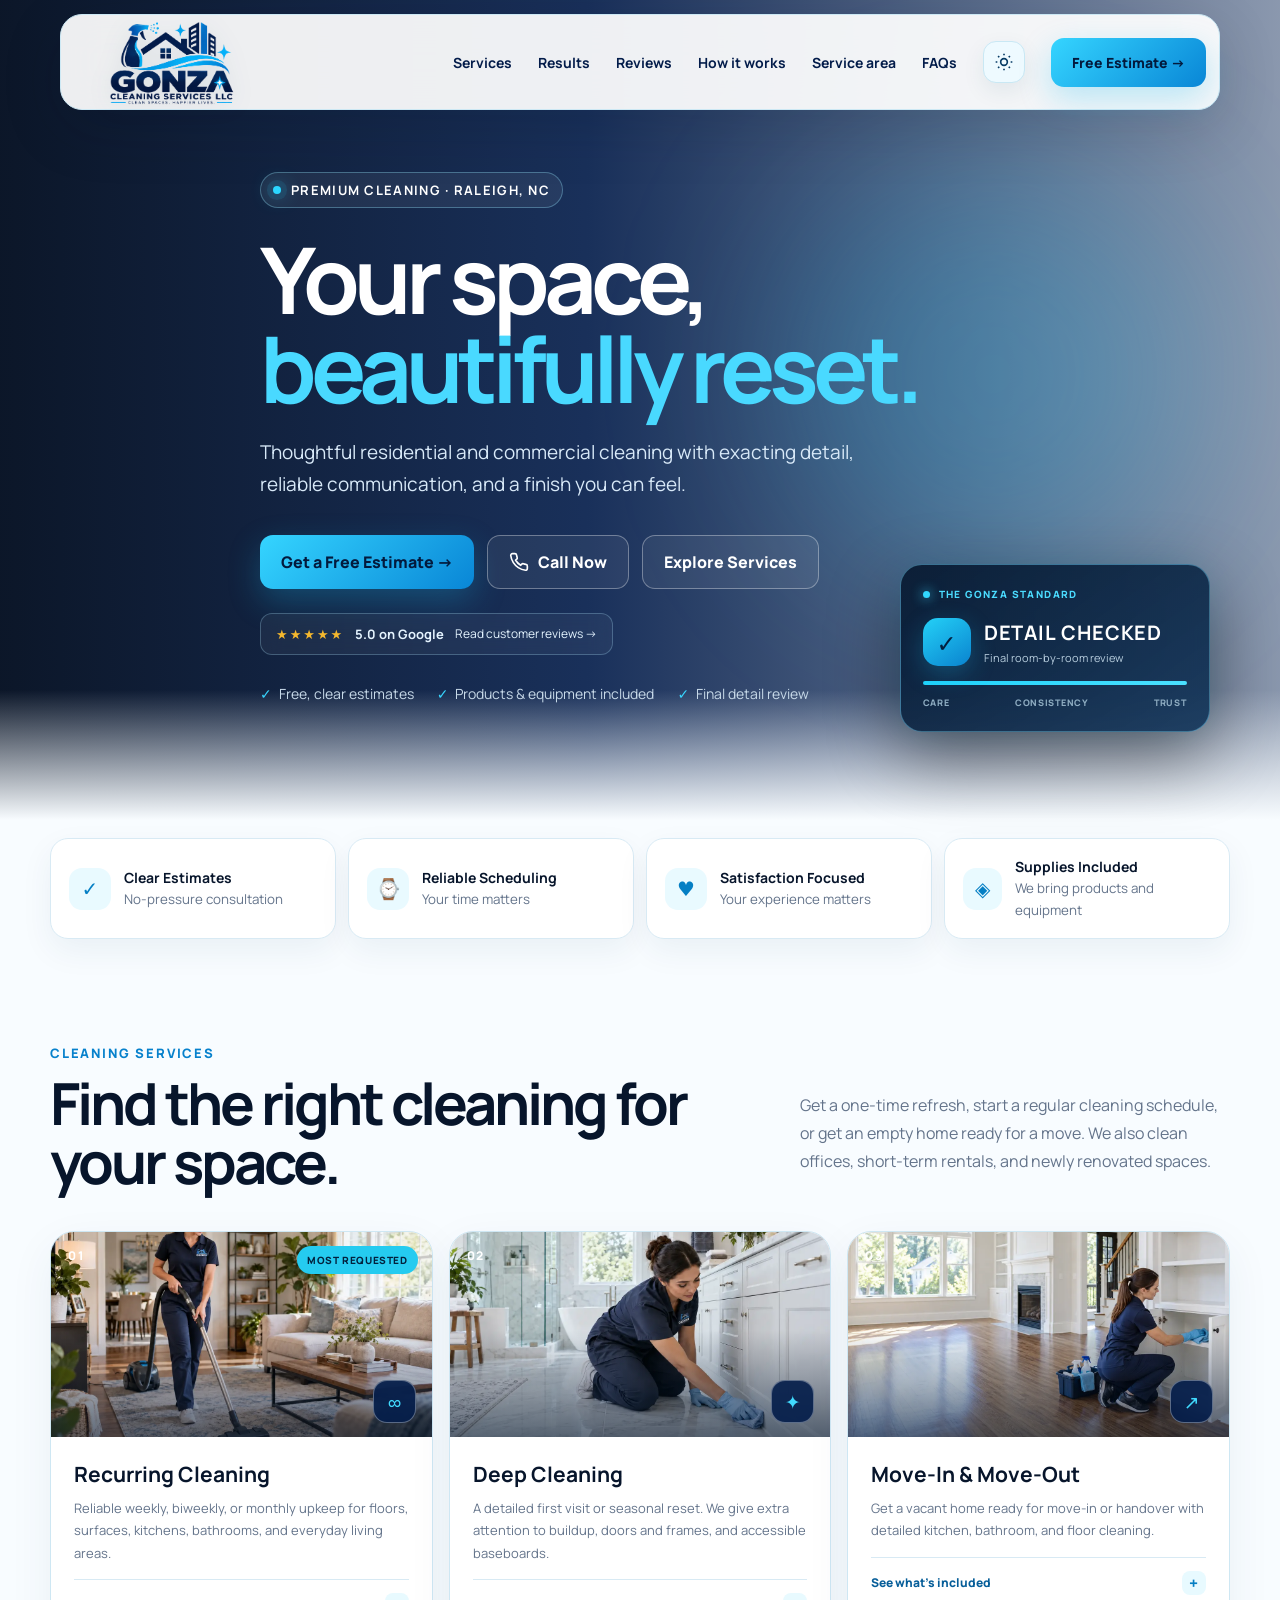
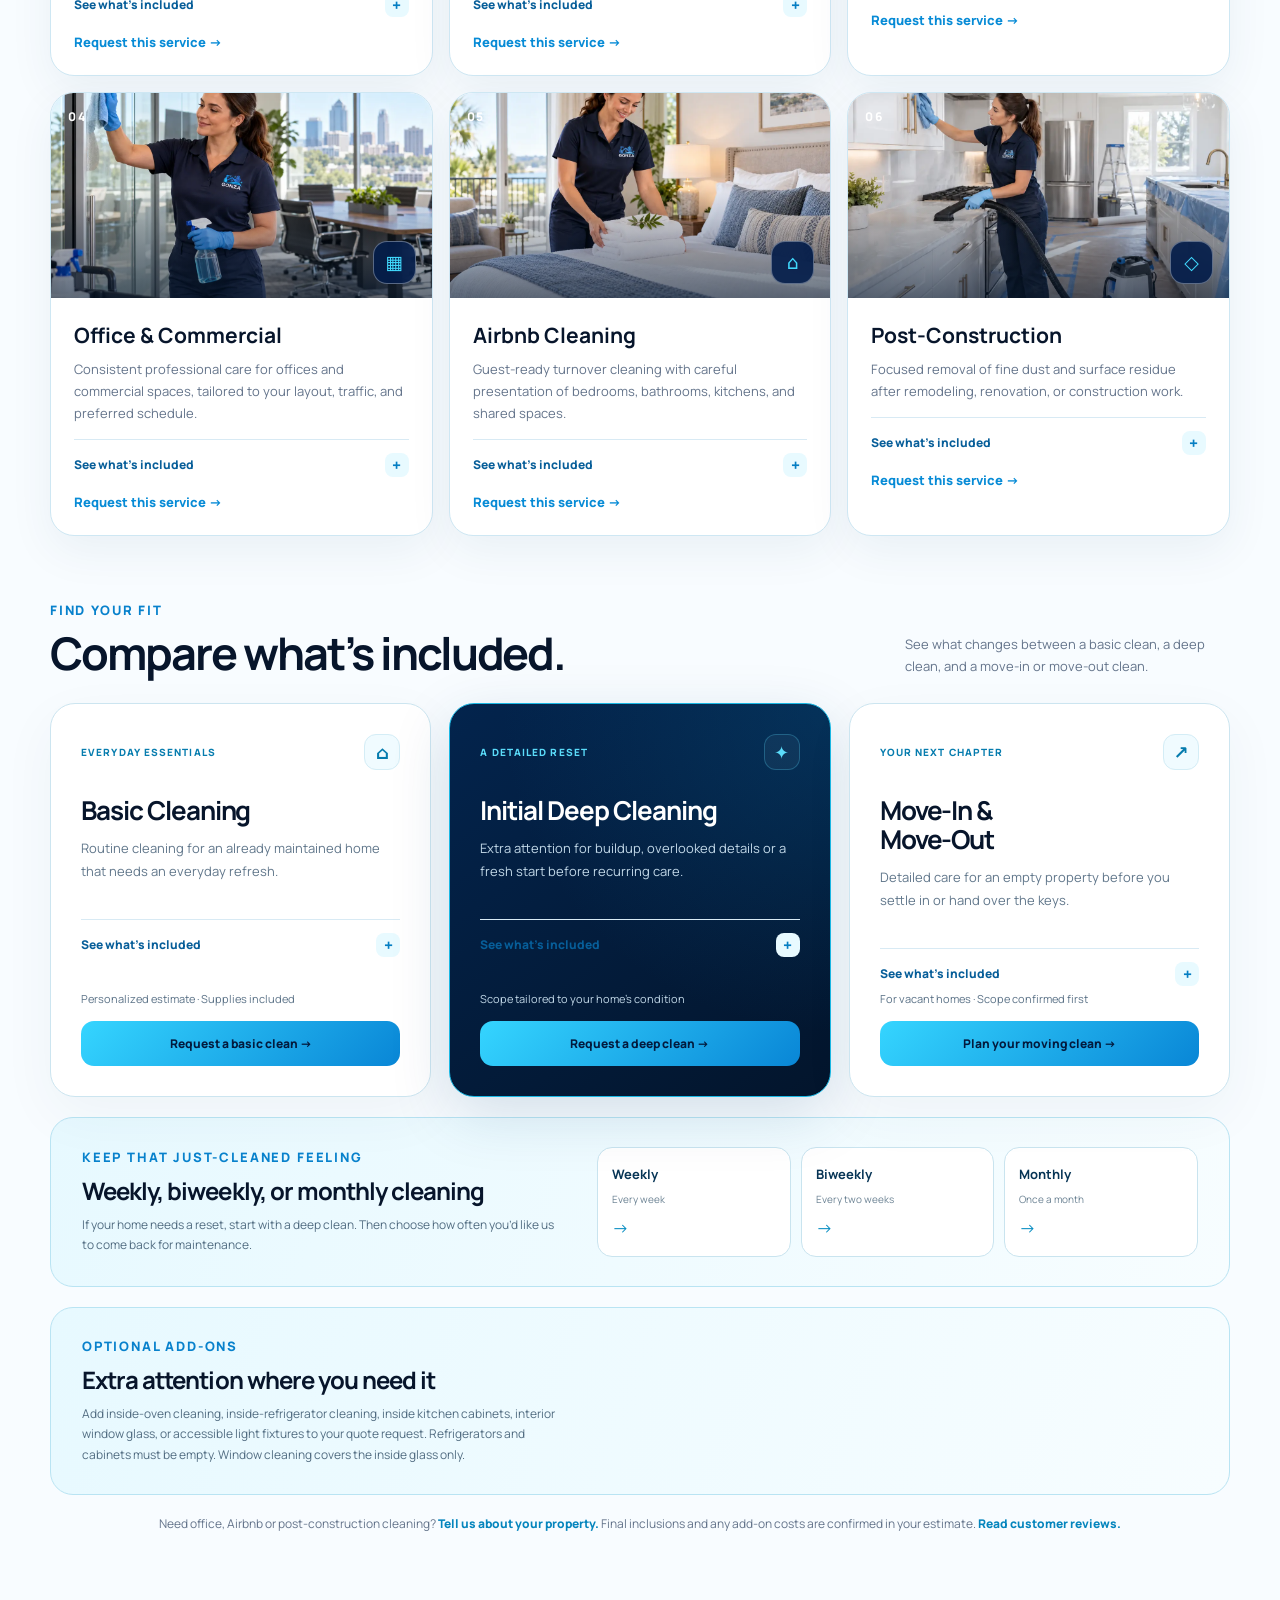
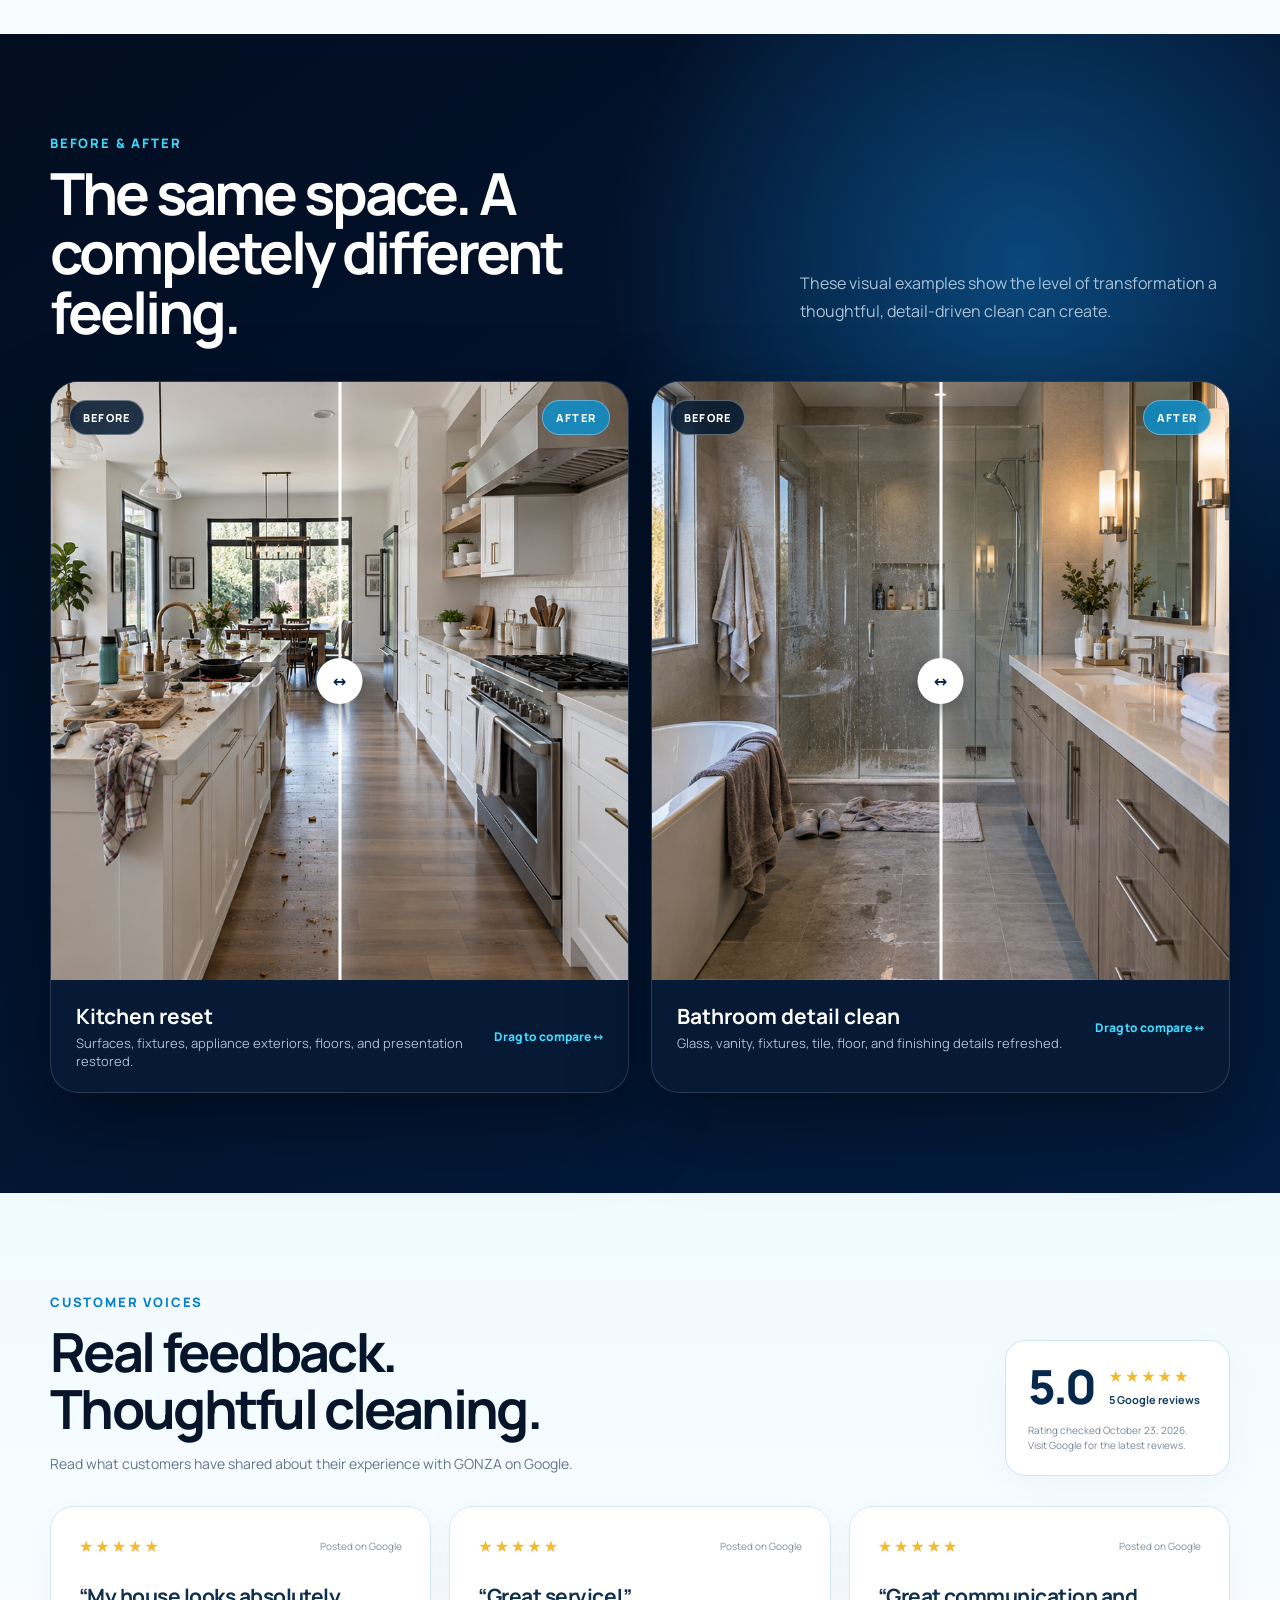
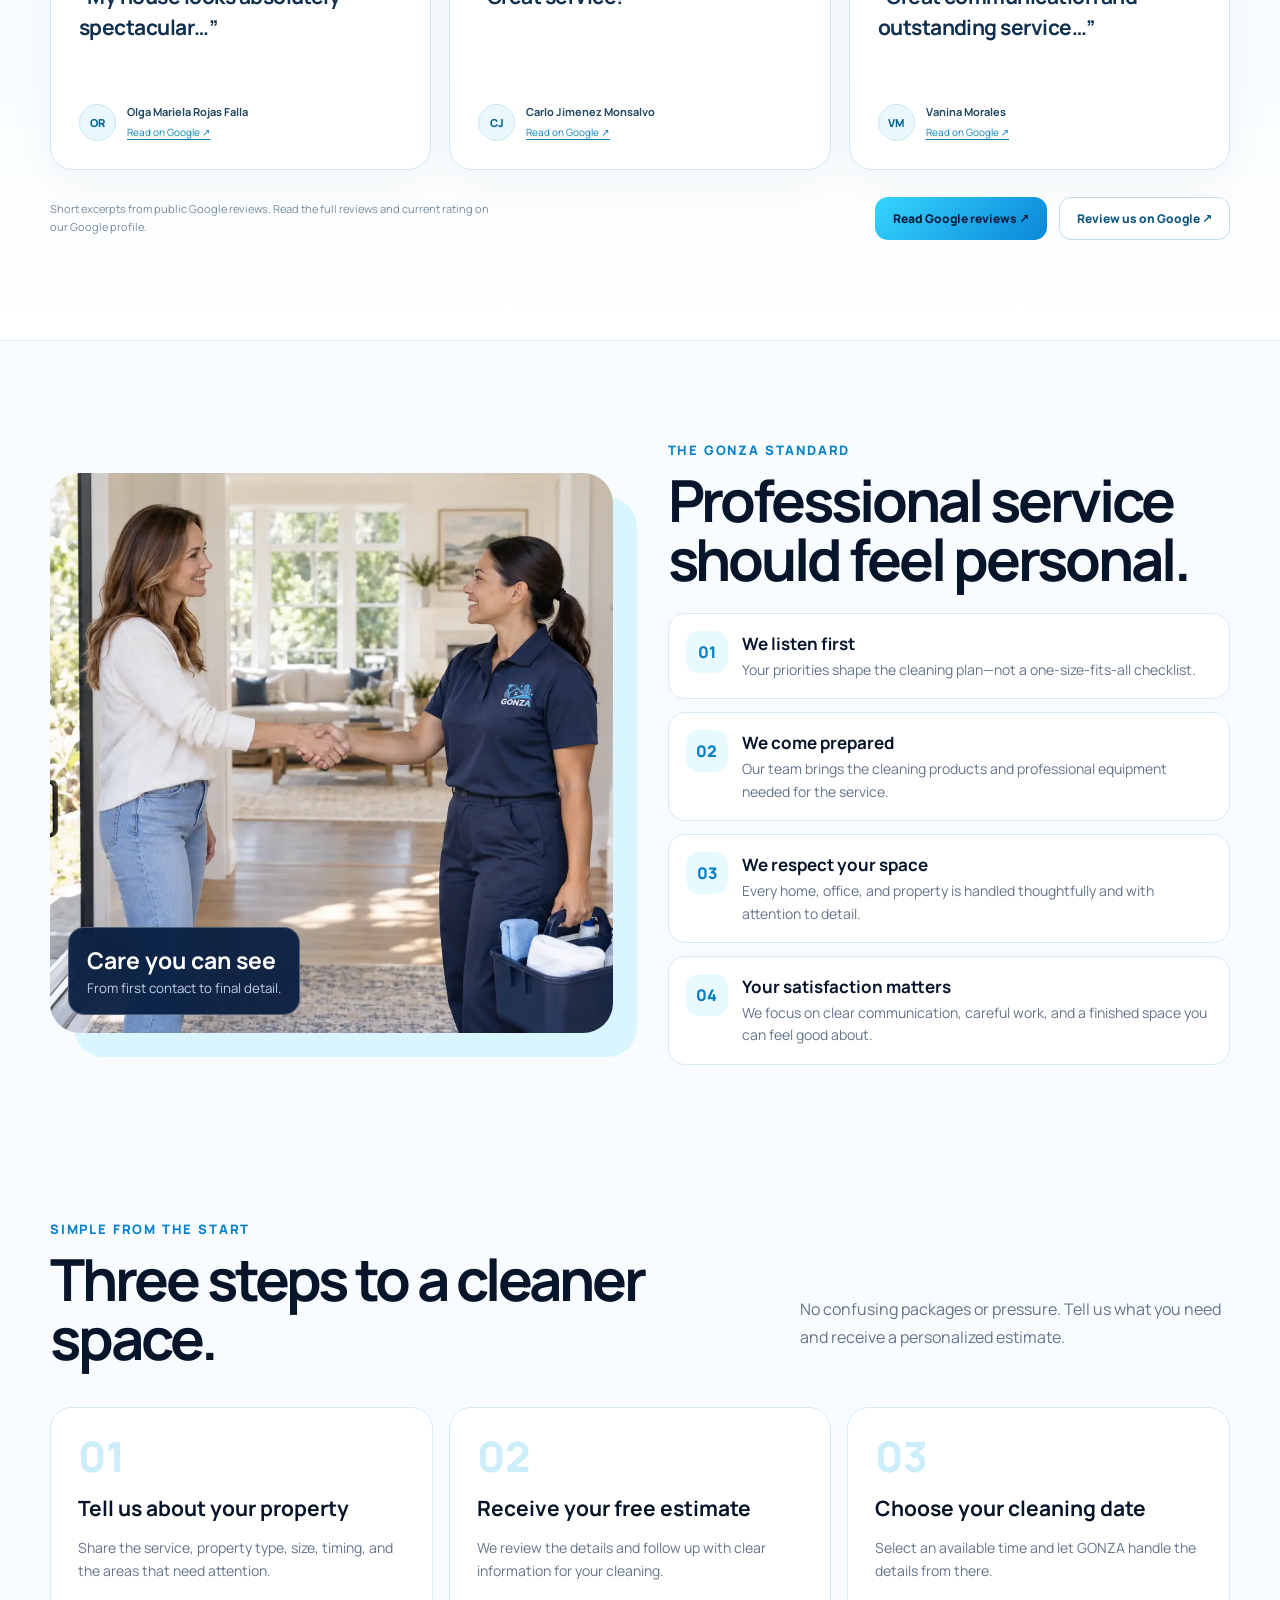
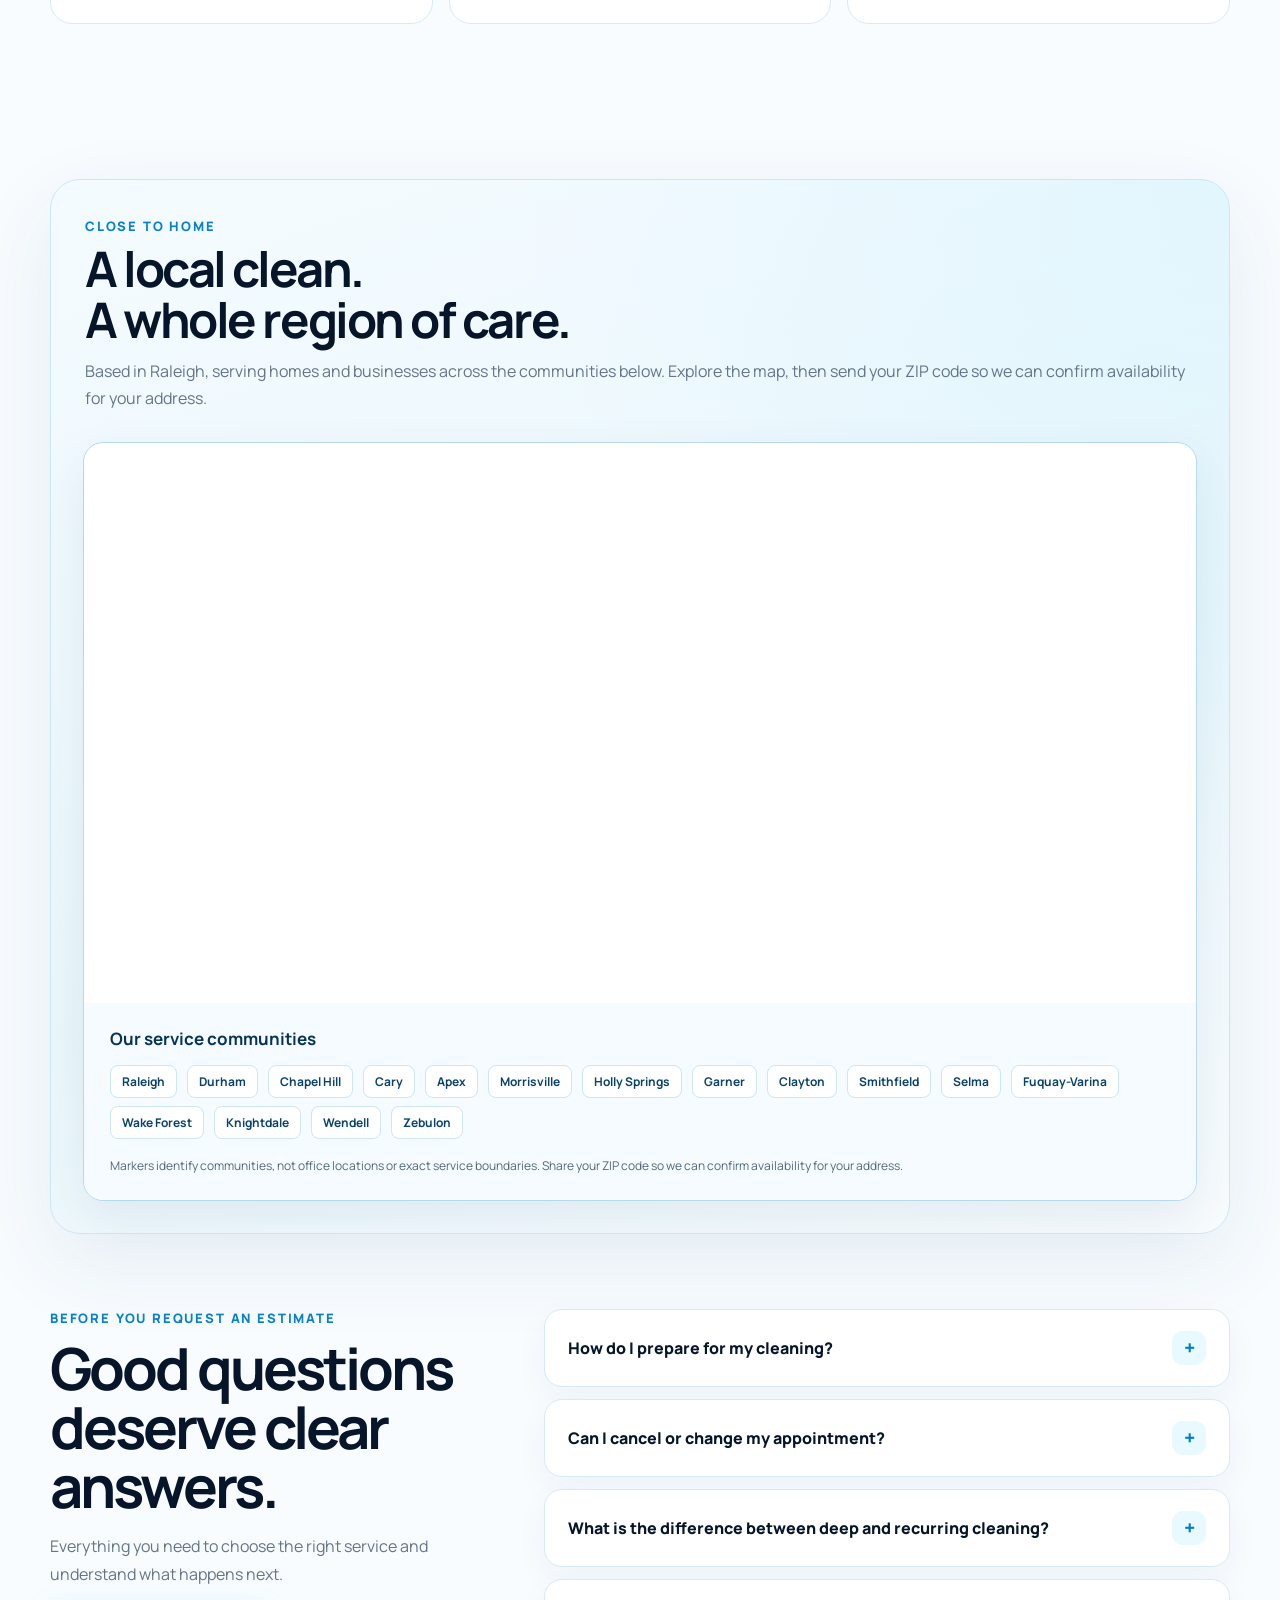
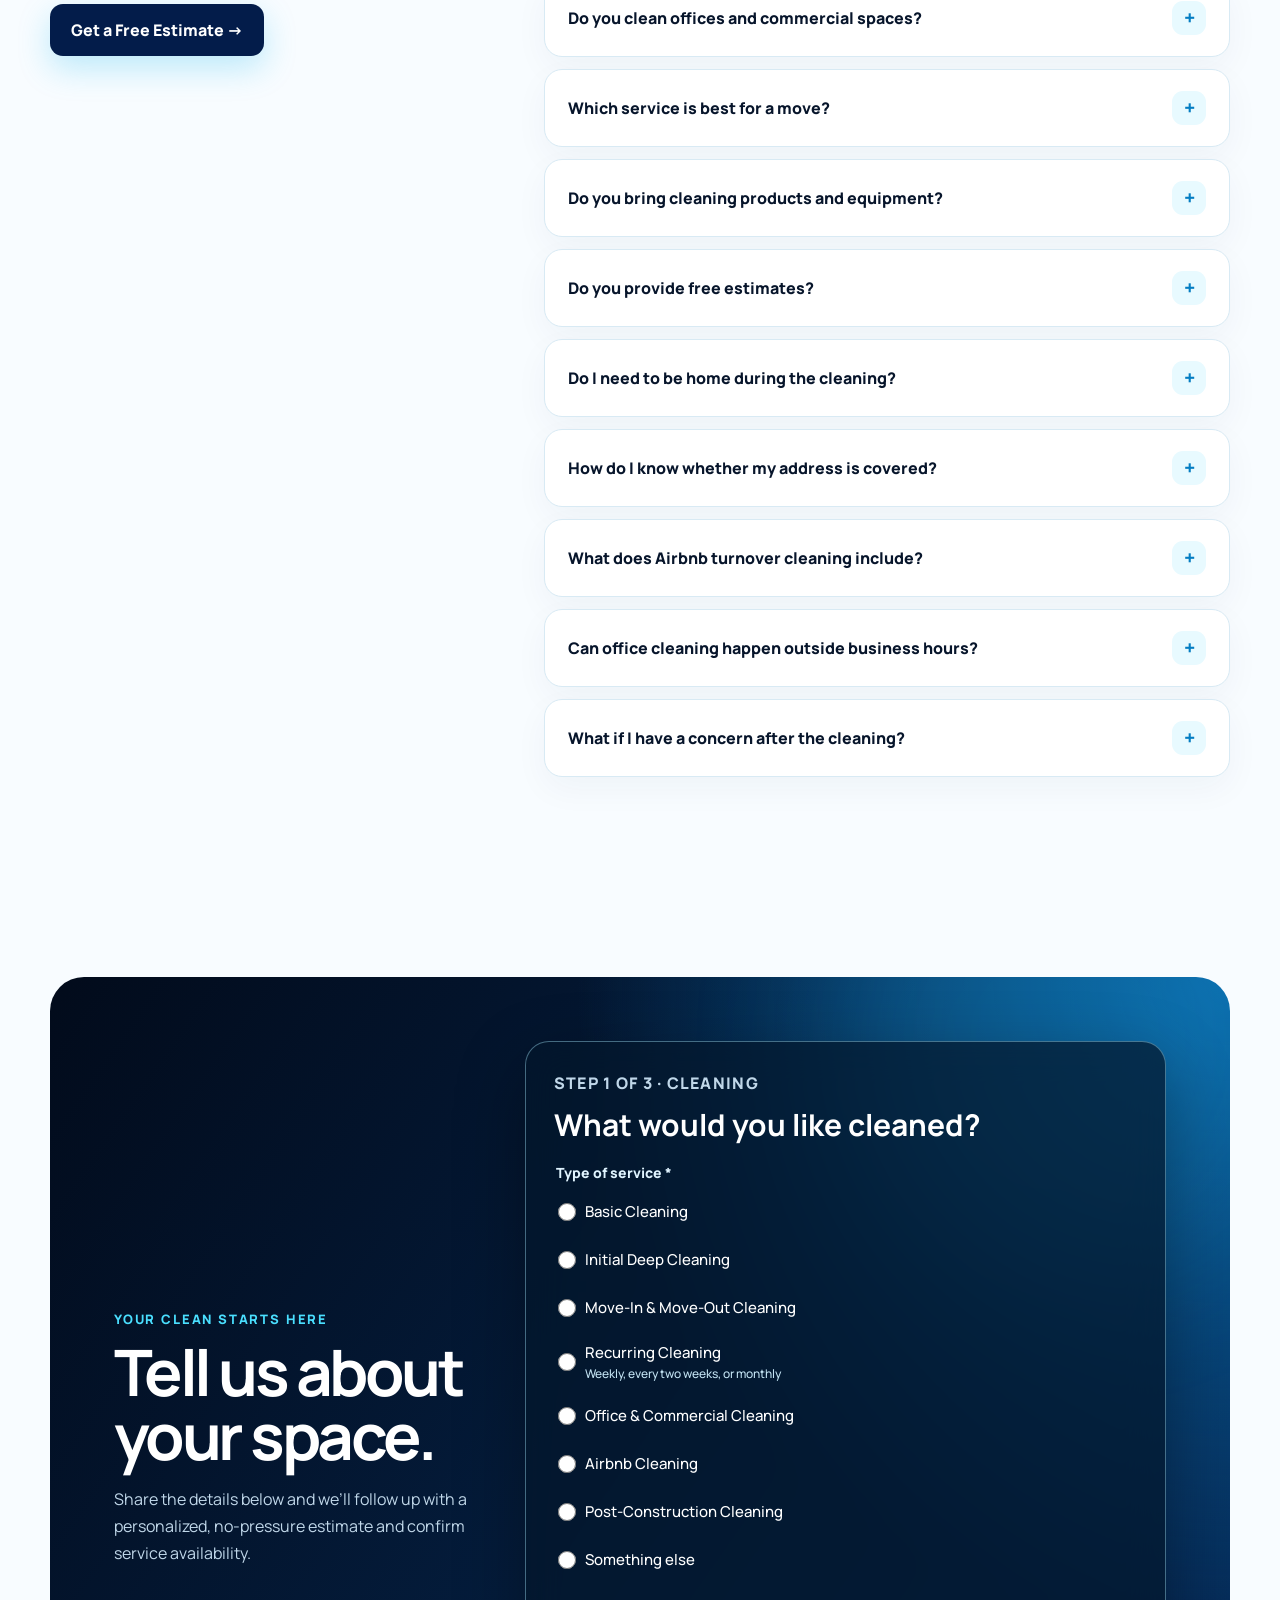
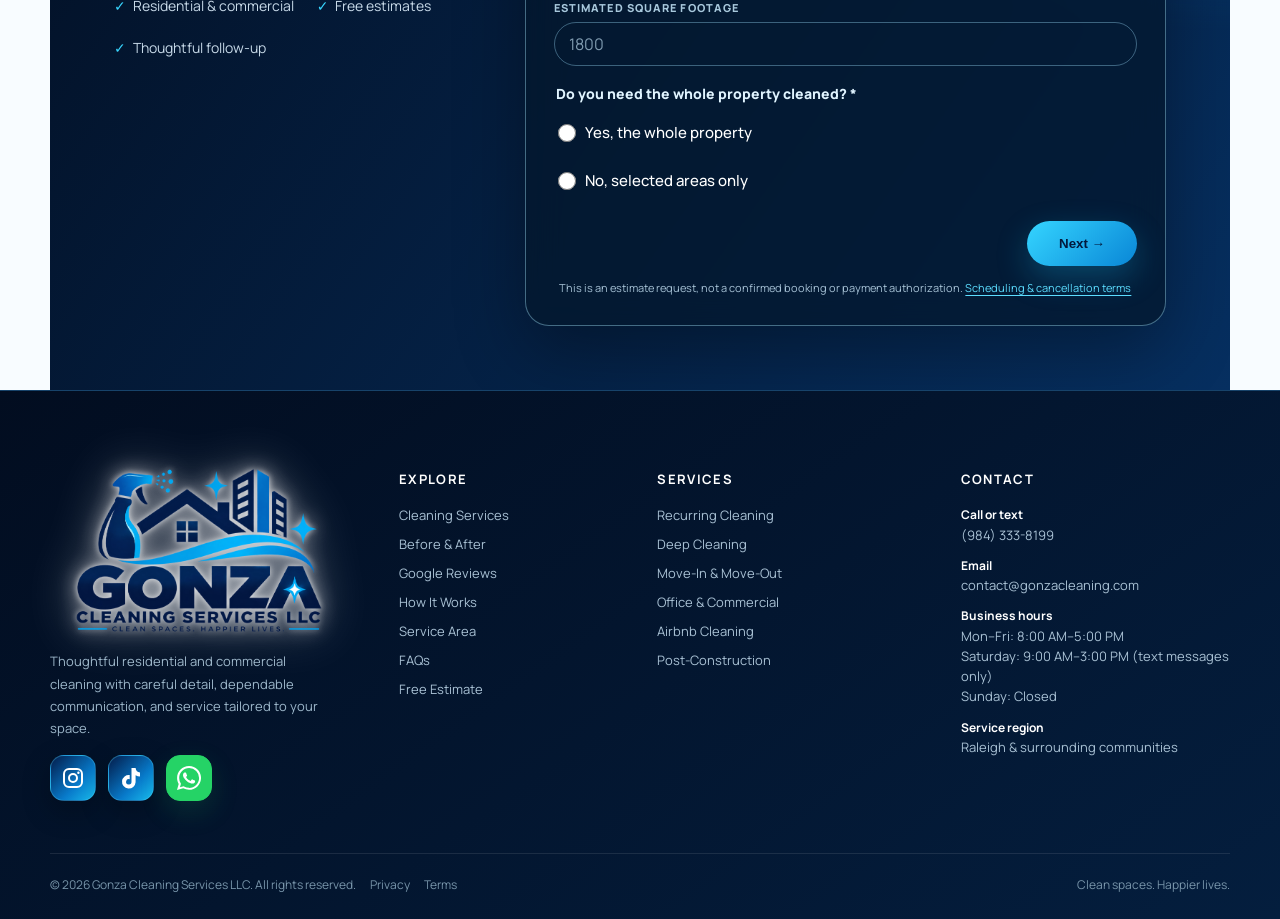
==== commit 07b8ceda: "Update phone number to (984) 333-8199 (WhatsApp stays on 384-5742)" ====
--- a/index.html
+++ b/index.html
@@ -14,7 +14,7 @@
 <link rel="preconnect" href="https://fonts.googleapis.com"><link rel="preconnect" href="https://fonts.gstatic.com" crossorigin>
 <link href="https://fonts.googleapis.com/css2?family=Manrope:wght@400;500;600;700;800&display=swap" rel="stylesheet">
 <link rel="icon" type="image/png" sizes="192x192" href="/favicon.png">
-<script type="application/ld+json">{"@context":"https://schema.org","@type":["LocalBusiness","HouseCleaning"],"name":"Gonza Cleaning Services LLC","alternateName":"Gonza Cleaning","url":"https://www.gonzacleaning.com/","logo":"https://www.gonzacleaning.com/assets/gonza-logo-primary-transparent.png","image":"https://www.gonzacleaning.com/assets/gonza-logo-main.jpg","telephone":"+1-984-384-5742","email":"contact@gonzacleaning.com","priceRange":"$","description":"Professional residential, office and commercial cleaning serving Raleigh, North Carolina and surrounding communities.","areaServed":["Raleigh","Durham","Chapel Hill","Cary","Apex","Morrisville","Holly Springs","Garner","Clayton","Smithfield","Selma","Fuquay-Varina","Wake Forest","Knightdale","Wendell","Zebulon"],"openingHoursSpecification":[{"@type":"OpeningHoursSpecification","dayOfWeek":["Monday","Tuesday","Wednesday","Thursday","Friday"],"opens":"08:00","closes":"17:00"}],"sameAs":["https://www.instagram.com/gonzacleaning/","https://www.tiktok.com/@gonza.cleaning.ser"]}</script>
+<script type="application/ld+json">{"@context":"https://schema.org","@type":["LocalBusiness","HouseCleaning"],"name":"Gonza Cleaning Services LLC","alternateName":"Gonza Cleaning","url":"https://www.gonzacleaning.com/","logo":"https://www.gonzacleaning.com/assets/gonza-logo-primary-transparent.png","image":"https://www.gonzacleaning.com/assets/gonza-logo-main.jpg","telephone":"+1-984-333-8199","email":"contact@gonzacleaning.com","priceRange":"$","description":"Professional residential, office and commercial cleaning serving Raleigh, North Carolina and surrounding communities.","areaServed":["Raleigh","Durham","Chapel Hill","Cary","Apex","Morrisville","Holly Springs","Garner","Clayton","Smithfield","Selma","Fuquay-Varina","Wake Forest","Knightdale","Wendell","Zebulon"],"openingHoursSpecification":[{"@type":"OpeningHoursSpecification","dayOfWeek":["Monday","Tuesday","Wednesday","Thursday","Friday"],"opens":"08:00","closes":"17:00"}],"sameAs":["https://www.instagram.com/gonzacleaning/","https://www.tiktok.com/@gonza.cleaning.ser"]}</script>
 <meta name="theme-color" content="#f8fcff">
 <meta property="og:site_name" content="Gonza Cleaning Services">
 <meta property="og:locale" content="en_US">
@@ -74,7 +74,7 @@
 <body>
 <nav class="nav"><a class="brand" href="#top" aria-label="Gonza Cleaning Services home"><img src="assets/gonza-logo-primary-transparent.png" alt="GONZA CLEANING SERVICES LLC"></a><div class="navlinks"><a href="#services">Services</a><a href="#results">Results</a><a href="#reviews">Reviews</a><a href="#process">How it works</a><a href="#service-area">Service area</a><a href="#faq">FAQs</a><button class="theme-toggle" id="themeToggle" type="button" aria-label="Switch to dark theme" aria-pressed="false" title="Change color theme"><svg class="sun" viewBox="0 0 24 24" fill="none" stroke="currentColor" stroke-width="2" aria-hidden="true"><circle cx="12" cy="12" r="4"></circle><path d="M12 2v2M12 20v2M4.9 4.9l1.4 1.4M17.7 17.7l1.4 1.4M2 12h2M20 12h2M4.9 19.1l1.4-1.4M17.7 6.3l1.4-1.4"></path></svg><svg class="moon" viewBox="0 0 24 24" fill="none" stroke="currentColor" stroke-width="2" aria-hidden="true"><path d="M20 15.2A8.5 8.5 0 0 1 8.8 4 8.5 8.5 0 1 0 20 15.2z"></path></svg></button><a class="btn" href="#estimate">Free Estimate →</a></div></nav>
 <main id="top">
-<section class="hero"><div class="glow"></div><div class="container hero-copy"><div class="eyebrow"><span class="pulse"></span>Premium cleaning · Raleigh, NC</div><h1>Your space,<br><span>beautifully reset.</span></h1><p>Thoughtful residential and commercial cleaning with exacting detail, reliable communication, and a finish you can feel.</p><div class="hero-actions"><a class="btn" href="#estimate">Get a Free Estimate →</a><a class="btn outline hero-call" href="tel:+19843845742" aria-label="Call GONZA Cleaning Services at (984) 384-5742"><svg viewBox="0 0 24 24" fill="none" stroke="currentColor" stroke-width="2" aria-hidden="true"><path d="M22 16.9v3a2 2 0 0 1-2.2 2 19.8 19.8 0 0 1-8.6-3.1 19.5 19.5 0 0 1-6-6A19.8 19.8 0 0 1 2.1 4.2 2 2 0 0 1 4.1 2h3a2 2 0 0 1 2 1.7c.1 1 .3 1.9.7 2.8a2 2 0 0 1-.5 2.1L8 9.9a16 16 0 0 0 6 6l1.3-1.3a2 2 0 0 1 2.1-.5c.9.4 1.8.6 2.8.7a2 2 0 0 1 1.8 2.1z"/></svg>Call Now</a><a class="btn outline" href="#services">Explore Services</a></div><a class="review-chip" href="#reviews"><span class="review-stars" aria-hidden="true">★★★★★</span><strong>5.0 on Google</strong><span>Read customer reviews →</span></a><div class="trustline"><span>Free, clear estimates</span><span>Products &amp; equipment included</span><span>Final detail review</span></div></div><div class="hero-card" role="note" aria-label="The GONZA quality standard"><div class="quality-top"><span class="quality-dot"></span>THE GONZA STANDARD</div><div class="quality-main"><span class="quality-check">✓</span><div><strong>DETAIL CHECKED</strong><small>Final room-by-room review</small></div></div><div class="quality-meter"><i></i></div><div class="quality-foot"><span>CARE</span><span>CONSISTENCY</span><span>TRUST</span></div></div></section>
+<section class="hero"><div class="glow"></div><div class="container hero-copy"><div class="eyebrow"><span class="pulse"></span>Premium cleaning · Raleigh, NC</div><h1>Your space,<br><span>beautifully reset.</span></h1><p>Thoughtful residential and commercial cleaning with exacting detail, reliable communication, and a finish you can feel.</p><div class="hero-actions"><a class="btn" href="#estimate">Get a Free Estimate →</a><a class="btn outline hero-call" href="tel:+19843338199" aria-label="Call GONZA Cleaning Services at (984) 333-8199"><svg viewBox="0 0 24 24" fill="none" stroke="currentColor" stroke-width="2" aria-hidden="true"><path d="M22 16.9v3a2 2 0 0 1-2.2 2 19.8 19.8 0 0 1-8.6-3.1 19.5 19.5 0 0 1-6-6A19.8 19.8 0 0 1 2.1 4.2 2 2 0 0 1 4.1 2h3a2 2 0 0 1 2 1.7c.1 1 .3 1.9.7 2.8a2 2 0 0 1-.5 2.1L8 9.9a16 16 0 0 0 6 6l1.3-1.3a2 2 0 0 1 2.1-.5c.9.4 1.8.6 2.8.7a2 2 0 0 1 1.8 2.1z"/></svg>Call Now</a><a class="btn outline" href="#services">Explore Services</a></div><a class="review-chip" href="#reviews"><span class="review-stars" aria-hidden="true">★★★★★</span><strong>5.0 on Google</strong><span>Read customer reviews →</span></a><div class="trustline"><span>Free, clear estimates</span><span>Products &amp; equipment included</span><span>Final detail review</span></div></div><div class="hero-card" role="note" aria-label="The GONZA quality standard"><div class="quality-top"><span class="quality-dot"></span>THE GONZA STANDARD</div><div class="quality-main"><span class="quality-check">✓</span><div><strong>DETAIL CHECKED</strong><small>Final room-by-room review</small></div></div><div class="quality-meter"><i></i></div><div class="quality-foot"><span>CARE</span><span>CONSISTENCY</span><span>TRUST</span></div></div></section>
 <div class="trustbar"><div class="container trustgrid"><div class="trustitem"><div class="trusticon">✓</div><div><strong>Clear Estimates</strong><small>No-pressure consultation</small></div></div><div class="trustitem"><div class="trusticon">⌚</div><div><strong>Reliable Scheduling</strong><small>Your time matters</small></div></div><div class="trustitem"><div class="trusticon">✦</div><div><strong>Detailed Service</strong><small>Thoughtful room-by-room care</small></div></div><div class="trustitem"><div class="trusticon">◈</div><div><strong>Supplies Included</strong><small>We bring products and equipment</small></div></div></div></div>
 <section class="services" id="services"><div class="container"><div class="head reveal"><div><div class="kicker">Cleaning services</div><h2>Find the right cleaning for your space.</h2></div><p>Get a one-time refresh, start a regular cleaning schedule, or get an empty home ready for a move. We also clean offices, short-term rentals, and newly renovated spaces.</p></div><div class="service-grid">
 <article class="service reveal"><span class="tag">Most requested</span><div class="service-media"><img src="assets/service-recurring.webp" width="1200" height="900" loading="lazy" alt="Professional cleaner vacuuming a furnished living room during recurring home care"><span class="service-num">01</span><div class="svc-icon">∞</div></div><div class="service-body"><h3>Recurring Cleaning</h3><p>Reliable weekly, biweekly, or monthly upkeep for floors, surfaces, kitchens, bathrooms, and everyday living areas.</p><a href="#estimate" data-service="Recurring Cleaning">Request this service →</a></div></article>
@@ -108,11 +108,11 @@
 <label><input type="radio" name="service" value="Airbnb Cleaning"> Airbnb Cleaning</label>
 <label><input type="radio" name="service" value="Post-Construction Cleaning"> Post-Construction Cleaning</label>
 <label><input type="radio" name="service" value="Something else"> Something else</label>
-</div></fieldset><fieldset class="estimate-extras field full" id="quoteExtras" hidden disabled><legend>Add-ons</legend><p>Select your priorities. We will confirm what is included and any additional cost in your estimate.</p><div class="extra-options"><label><input type="checkbox" name="priority_inside_oven" value="Requested"><span>Inside oven</span></label><label><input type="checkbox" name="priority_inside_refrigerator" value="Requested"><span>Inside refrigerator</span></label><label><input type="checkbox" name="priority_interior_windows" value="Requested"><span>Interior windows</span></label><label><input type="checkbox" name="priority_inside_cabinets" value="Requested"><span>Inside empty cabinets</span></label><label id="baseboardExtra"><input type="checkbox" name="priority_baseboards" value="Requested"><span>Baseboard detail</span></label><label><input type="checkbox" name="priority_light_fixtures" value="Requested"><span>Accessible light fixtures</span></label><label><input type="checkbox" name="priority_none" value="None"><span>None</span></label></div><small class="field-hint">Refrigerators and cabinets must be empty. Interior windows cover the inside glass only.</small></fieldset><fieldset class="quote-scope field full" id="quoteFrequency" hidden disabled><legend id="frequencyLegend">Would you like ongoing cleaning?</legend><div class="quote-choices"><label><input type="radio" name="frequency" value="Weekly"> Weekly</label><label><input type="radio" name="frequency" value="Biweekly"> Every two weeks</label><label><input type="radio" name="frequency" value="Monthly"> Monthly</label><label><input type="radio" name="frequency" value="One-time"> No, just one service</label><label><input type="radio" name="frequency" value="Not sure yet"> Not sure yet</label></div></fieldset><div class="field full"><label for="sqft">Estimated square footage</label><input id="sqft" name="square_feet" type="number" min="0" inputmode="numeric" placeholder="1800"></div><fieldset class="quote-scope field full"><legend>Do you need the whole property cleaned? *</legend><div class="quote-choices"><label><input type="radio" name="cleaning_scope" value="Whole property" required> Yes, the whole property</label><label><input type="radio" name="cleaning_scope" value="Selected areas"> No, selected areas only</label></div></fieldset><div class="field full" id="scopeDetail"><label for="areas">Which areas should we clean?</label><textarea id="areas" name="cleaning_areas" placeholder="For example: kitchen, two bathrooms and the primary bedroom"></textarea></div></div></div><div class="quote-step" data-quote-step="2"><h3 tabindex="-1">Tell us about the property</h3><div class="form-grid"><div class="field"><label for="propertyType">Property type *</label><select id="propertyType" name="property_type" required><option value="" disabled selected>Choose one…</option><option>House</option><option>Apartment / Condo</option><option>Office</option><option>Commercial Space</option><option>Airbnb / Short-Term Rental</option><option>Other</option></select></div><div class="field third residential-field"><label for="bedrooms">Bedrooms</label><input id="bedrooms" name="bedrooms" type="number" min="0" inputmode="numeric" placeholder="3"></div><div class="field third residential-field"><label for="bathrooms">Bathrooms</label><input id="bathrooms" name="bathrooms" type="number" min="0" step="0.5" inputmode="decimal" placeholder="2"></div><div class="field"><label for="zip">ZIP code *</label><input id="zip" name="zip_code" inputmode="numeric" autocomplete="postal-code" pattern="[0-9]{5}" maxlength="5" placeholder="27601" required></div><div class="field"><label for="serviceCity">City</label><select id="serviceCity" name="service_city" autocomplete="address-level2"><option value="">Choose your community…</option><option>Raleigh</option><option>Durham</option><option>Chapel Hill</option><option>Cary</option><option>Apex</option><option>Morrisville</option><option>Holly Springs</option><option>Garner</option><option>Clayton</option><option>Smithfield</option><option>Selma</option><option>Fuquay-Varina</option><option>Wake Forest</option><option>Knightdale</option><option>Wendell</option><option>Zebulon</option><option>Another nearby community</option></select></div><div class="field full"><label for="preferredDate">Preferred date</label><input type="date" id="preferredDate" name="preferred_date" aria-describedby="dateHint"><small class="field-hint" id="dateHint">A preference only. We will confirm availability before booking.</small></div></div></div><div class="quote-step" data-quote-step="3"><h3 tabindex="-1">Where should we send your quote?</h3><div class="form-grid"><div class="field"><label for="name">Full name *</label><input id="name" name="name" autocomplete="name" placeholder="Jane Smith" required></div><div class="field"><label for="phone">Phone *</label><input id="phone" name="phone" type="tel" autocomplete="tel" placeholder="Your phone number" required></div><div class="field"><label for="email">Email *</label><input id="email" name="email" type="email" required autocomplete="email" placeholder="you@example.com"></div><div class="field full"><label for="address">Service address (optional)</label><input id="address" name="service_address" autocomplete="street-address" placeholder="Street address and apartment / unit"></div><div class="field full"><label for="leadSource">How did you hear about us? (optional)</label><select id="leadSource" name="lead_source"><option value="">Choose one…</option><option>Google</option><option>Facebook</option><option>Instagram</option><option>TikTok</option><option>Returning customer</option><option>Facebook group</option><option>Neighbor</option><option>Referral</option><option>Nextdoor</option><option>Other</option></select></div><div class="field full" id="sourceOther" hidden><label for="sourceDetails">Please specify (optional)</label><input id="sourceDetails" name="lead_source_details" disabled></div><div class="field full"><label for="notes">Anything we should know?</label><textarea id="notes" name="notes" placeholder="Access, pets, preferred days, business hours, or anything that needs extra attention…"></textarea></div></div></div><div class="quote-actions" id="quoteActions" hidden><button type="button" class="btn outline" id="quoteBack">Back</button><button type="button" class="btn" id="quoteNext">Next →</button></div><button class="btn" id="quoteSubmit" type="submit">Send My Request →</button><p class="form-note">Submit your details here. We will follow up with your personalized estimate.</p><div class="estimate-contact-options"><a id="estimateWhatsApp" href="https://wa.me/19843845742" target="_blank" rel="noopener noreferrer">Send via WhatsApp instead</a><a id="estimateEmail" href="mailto:contact@gonzacleaning.com">Send details by email instead</a><a href="sms:+19843845742">Text us</a><a href="tel:+19843845742">Call (984) 384-5742</a></div><noscript><p>Please <a href="https://wa.me/19843845742">message us on WhatsApp</a>, call (984) 384-5742, or email contact@gonzacleaning.com for your estimate.</p></noscript><p class="quote-policy-note">This is an estimate request, not a confirmed booking or payment authorization. <a href="terms.html#cancellations" target="_blank" rel="noopener noreferrer">Scheduling &amp; cancellation terms</a></p><div class="form-success" id="formSuccess" role="status" aria-live="polite"></div></form></div></section>
+</div></fieldset><fieldset class="estimate-extras field full" id="quoteExtras" hidden disabled><legend>Add-ons</legend><p>Select your priorities. We will confirm what is included and any additional cost in your estimate.</p><div class="extra-options"><label><input type="checkbox" name="priority_inside_oven" value="Requested"><span>Inside oven</span></label><label><input type="checkbox" name="priority_inside_refrigerator" value="Requested"><span>Inside refrigerator</span></label><label><input type="checkbox" name="priority_interior_windows" value="Requested"><span>Interior windows</span></label><label><input type="checkbox" name="priority_inside_cabinets" value="Requested"><span>Inside empty cabinets</span></label><label id="baseboardExtra"><input type="checkbox" name="priority_baseboards" value="Requested"><span>Baseboard detail</span></label><label><input type="checkbox" name="priority_light_fixtures" value="Requested"><span>Accessible light fixtures</span></label><label><input type="checkbox" name="priority_none" value="None"><span>None</span></label></div><small class="field-hint">Refrigerators and cabinets must be empty. Interior windows cover the inside glass only.</small></fieldset><fieldset class="quote-scope field full" id="quoteFrequency" hidden disabled><legend id="frequencyLegend">Would you like ongoing cleaning?</legend><div class="quote-choices"><label><input type="radio" name="frequency" value="Weekly"> Weekly</label><label><input type="radio" name="frequency" value="Biweekly"> Every two weeks</label><label><input type="radio" name="frequency" value="Monthly"> Monthly</label><label><input type="radio" name="frequency" value="One-time"> No, just one service</label><label><input type="radio" name="frequency" value="Not sure yet"> Not sure yet</label></div></fieldset><div class="field full"><label for="sqft">Estimated square footage</label><input id="sqft" name="square_feet" type="number" min="0" inputmode="numeric" placeholder="1800"></div><fieldset class="quote-scope field full"><legend>Do you need the whole property cleaned? *</legend><div class="quote-choices"><label><input type="radio" name="cleaning_scope" value="Whole property" required> Yes, the whole property</label><label><input type="radio" name="cleaning_scope" value="Selected areas"> No, selected areas only</label></div></fieldset><div class="field full" id="scopeDetail"><label for="areas">Which areas should we clean?</label><textarea id="areas" name="cleaning_areas" placeholder="For example: kitchen, two bathrooms and the primary bedroom"></textarea></div></div></div><div class="quote-step" data-quote-step="2"><h3 tabindex="-1">Tell us about the property</h3><div class="form-grid"><div class="field"><label for="propertyType">Property type *</label><select id="propertyType" name="property_type" required><option value="" disabled selected>Choose one…</option><option>House</option><option>Apartment / Condo</option><option>Office</option><option>Commercial Space</option><option>Airbnb / Short-Term Rental</option><option>Other</option></select></div><div class="field third residential-field"><label for="bedrooms">Bedrooms</label><input id="bedrooms" name="bedrooms" type="number" min="0" inputmode="numeric" placeholder="3"></div><div class="field third residential-field"><label for="bathrooms">Bathrooms</label><input id="bathrooms" name="bathrooms" type="number" min="0" step="0.5" inputmode="decimal" placeholder="2"></div><div class="field"><label for="zip">ZIP code *</label><input id="zip" name="zip_code" inputmode="numeric" autocomplete="postal-code" pattern="[0-9]{5}" maxlength="5" placeholder="27601" required></div><div class="field"><label for="serviceCity">City</label><select id="serviceCity" name="service_city" autocomplete="address-level2"><option value="">Choose your community…</option><option>Raleigh</option><option>Durham</option><option>Chapel Hill</option><option>Cary</option><option>Apex</option><option>Morrisville</option><option>Holly Springs</option><option>Garner</option><option>Clayton</option><option>Smithfield</option><option>Selma</option><option>Fuquay-Varina</option><option>Wake Forest</option><option>Knightdale</option><option>Wendell</option><option>Zebulon</option><option>Another nearby community</option></select></div><div class="field full"><label for="preferredDate">Preferred date</label><input type="date" id="preferredDate" name="preferred_date" aria-describedby="dateHint"><small class="field-hint" id="dateHint">A preference only. We will confirm availability before booking.</small></div></div></div><div class="quote-step" data-quote-step="3"><h3 tabindex="-1">Where should we send your quote?</h3><div class="form-grid"><div class="field"><label for="name">Full name *</label><input id="name" name="name" autocomplete="name" placeholder="Jane Smith" required></div><div class="field"><label for="phone">Phone *</label><input id="phone" name="phone" type="tel" autocomplete="tel" placeholder="Your phone number" required></div><div class="field"><label for="email">Email *</label><input id="email" name="email" type="email" required autocomplete="email" placeholder="you@example.com"></div><div class="field full"><label for="address">Service address (optional)</label><input id="address" name="service_address" autocomplete="street-address" placeholder="Street address and apartment / unit"></div><div class="field full"><label for="leadSource">How did you hear about us? (optional)</label><select id="leadSource" name="lead_source"><option value="">Choose one…</option><option>Google</option><option>Facebook</option><option>Instagram</option><option>TikTok</option><option>Returning customer</option><option>Facebook group</option><option>Neighbor</option><option>Referral</option><option>Nextdoor</option><option>Other</option></select></div><div class="field full" id="sourceOther" hidden><label for="sourceDetails">Please specify (optional)</label><input id="sourceDetails" name="lead_source_details" disabled></div><div class="field full"><label for="notes">Anything we should know?</label><textarea id="notes" name="notes" placeholder="Access, pets, preferred days, business hours, or anything that needs extra attention…"></textarea></div></div></div><div class="quote-actions" id="quoteActions" hidden><button type="button" class="btn outline" id="quoteBack">Back</button><button type="button" class="btn" id="quoteNext">Next →</button></div><button class="btn" id="quoteSubmit" type="submit">Send My Request →</button><p class="form-note">Submit your details here. We will follow up with your personalized estimate.</p><div class="estimate-contact-options"><a id="estimateWhatsApp" href="https://wa.me/19843845742" target="_blank" rel="noopener noreferrer">Send via WhatsApp instead</a><a id="estimateEmail" href="mailto:contact@gonzacleaning.com">Send details by email instead</a><a href="sms:+19843338199">Text us</a><a href="tel:+19843338199">Call (984) 333-8199</a></div><noscript><p>Please <a href="https://wa.me/19843845742">message us on WhatsApp</a>, call (984) 333-8199, or email contact@gonzacleaning.com for your estimate.</p></noscript><p class="quote-policy-note">This is an estimate request, not a confirmed booking or payment authorization. <a href="terms.html#cancellations" target="_blank" rel="noopener noreferrer">Scheduling &amp; cancellation terms</a></p><div class="form-success" id="formSuccess" role="status" aria-live="polite"></div></form></div></section>
 </main>
-<footer><div class="container"><div class="footer-grid"><div class="footer-brand"><div class="footer-logo"><img src="assets/gonza-logo-primary-transparent.png" alt="GONZA CLEANING SERVICES LLC"></div><p>Thoughtful residential and commercial cleaning with careful detail, dependable communication, and service tailored to your space.</p><div class="footer-social"><a class="instagram-link" href="https://www.instagram.com/gonzacleaning/" target="_blank" rel="noopener noreferrer" aria-label="Follow Gonza Cleaning Services on Instagram"><svg viewBox="0 0 24 24" fill="none" aria-hidden="true"><rect x="3" y="3" width="18" height="18" rx="5" stroke="currentColor" stroke-width="2"></rect><circle cx="12" cy="12" r="4" stroke="currentColor" stroke-width="2"></circle><circle cx="17.4" cy="6.7" r="1.2" fill="currentColor"></circle></svg></a><a class="instagram-link tiktok-link" href="https://www.tiktok.com/@gonza.cleaning.ser" target="_blank" rel="noopener noreferrer" aria-label="Follow Gonza Cleaning Services on TikTok" title="TikTok"><svg viewBox="0 0 24 24" fill="currentColor" aria-hidden="true"><path d="M16.6 2c.3 2.7 1.8 4.3 4.4 4.5v4.1a9.7 9.7 0 0 1-4.4-1.3v6.9A6.8 6.8 0 1 1 10.7 9v4.2a2.7 2.7 0 1 0 1.8 2.5V2h4.1z"/></svg></a><a class="instagram-link whatsapp-link" href="https://wa.me/19843845742" target="_blank" rel="noopener noreferrer" aria-label="Message Gonza Cleaning Services on WhatsApp" title="Message us on WhatsApp"><svg viewBox="0 0 24 24" fill="currentColor" aria-hidden="true"><path d="M20.52 3.48A11.87 11.87 0 0 0 12.05 0C5.45 0 .08 5.37.08 11.97c0 2.11.55 4.17 1.6 5.99L0 24l6.2-1.63a11.96 11.96 0 0 0 5.85 1.49h.01c6.6 0 11.97-5.37 11.97-11.97 0-3.2-1.25-6.2-3.51-8.41ZM12.06 21.84a9.93 9.93 0 0 1-5.06-1.38l-.36-.21-3.68.97.98-3.59-.23-.37a9.91 9.91 0 0 1-1.52-5.29c0-5.48 4.46-9.94 9.95-9.94a9.88 9.88 0 0 1 7.03 2.92 9.88 9.88 0 0 1 2.91 7.04c0 5.48-4.46 9.94-9.94 9.94Zm5.45-7.44c-.3-.15-1.77-.87-2.04-.97-.27-.1-.47-.15-.67.15-.2.3-.77.97-.94 1.17-.17.2-.35.22-.65.07-.3-.15-1.26-.46-2.4-1.48-.89-.8-1.49-1.78-1.66-2.08-.17-.3-.02-.46.13-.61.14-.13.3-.35.45-.52.15-.18.2-.3.3-.5.1-.2.05-.37-.02-.52-.08-.15-.67-1.62-.92-2.22-.24-.58-.49-.5-.67-.51h-.57c-.2 0-.52.07-.8.37-.27.3-1.04 1.02-1.04 2.49s1.07 2.89 1.22 3.09c.15.2 2.1 3.2 5.08 4.49.71.3 1.27.48 1.7.62.71.22 1.36.19 1.87.12.57-.09 1.77-.72 2.02-1.42.25-.7.25-1.3.17-1.42-.07-.13-.27-.2-.57-.35Z"/></svg></a></div></div><div><h3 class="footer-title">Explore</h3><div class="footer-links"><a href="#services">Cleaning Services</a><a href="#results">Before &amp; After</a><a href="#reviews">Google Reviews</a><a href="#process">How It Works</a><a href="#service-area">Service Area</a><a href="#faq">FAQs</a><a href="#estimate">Free Estimate</a></div></div><div><h3 class="footer-title">Services</h3><div class="footer-links"><a href="#services">Recurring Cleaning</a><a href="#services">Deep Cleaning</a><a href="#services">Move-In &amp; Move-Out</a><a href="#services">Office &amp; Commercial</a><a href="#services">Airbnb Cleaning</a><a href="#services">Post-Construction</a></div></div><div><h3 class="footer-title">Contact</h3><div class="contact-list"><div><strong>Call or text</strong><a href="tel:+19843845742">(984) 384-5742</a></div><div><strong>Email</strong><a href="mailto:contact@gonzacleaning.com">contact@gonzacleaning.com</a></div><div><strong>Business hours</strong>Mon–Fri: 8:00 AM–5:00 PM<br>Saturday: 9:00 AM–3:00 PM (text messages only)<br>Sunday: Closed</div><div><strong>Service region</strong>Raleigh &amp; surrounding communities</div></div></div></div><div class="footer-bottom"><span>© 2026 Gonza Cleaning Services LLC. All rights reserved.</span><span>Clean spaces. Happier lives.</span></div></div></footer>
+<footer><div class="container"><div class="footer-grid"><div class="footer-brand"><div class="footer-logo"><img src="assets/gonza-logo-primary-transparent.png" alt="GONZA CLEANING SERVICES LLC"></div><p>Thoughtful residential and commercial cleaning with careful detail, dependable communication, and service tailored to your space.</p><div class="footer-social"><a class="instagram-link" href="https://www.instagram.com/gonzacleaning/" target="_blank" rel="noopener noreferrer" aria-label="Follow Gonza Cleaning Services on Instagram"><svg viewBox="0 0 24 24" fill="none" aria-hidden="true"><rect x="3" y="3" width="18" height="18" rx="5" stroke="currentColor" stroke-width="2"></rect><circle cx="12" cy="12" r="4" stroke="currentColor" stroke-width="2"></circle><circle cx="17.4" cy="6.7" r="1.2" fill="currentColor"></circle></svg></a><a class="instagram-link tiktok-link" href="https://www.tiktok.com/@gonza.cleaning.ser" target="_blank" rel="noopener noreferrer" aria-label="Follow Gonza Cleaning Services on TikTok" title="TikTok"><svg viewBox="0 0 24 24" fill="currentColor" aria-hidden="true"><path d="M16.6 2c.3 2.7 1.8 4.3 4.4 4.5v4.1a9.7 9.7 0 0 1-4.4-1.3v6.9A6.8 6.8 0 1 1 10.7 9v4.2a2.7 2.7 0 1 0 1.8 2.5V2h4.1z"/></svg></a><a class="instagram-link whatsapp-link" href="https://wa.me/19843845742" target="_blank" rel="noopener noreferrer" aria-label="Message Gonza Cleaning Services on WhatsApp" title="Message us on WhatsApp"><svg viewBox="0 0 24 24" fill="currentColor" aria-hidden="true"><path d="M20.52 3.48A11.87 11.87 0 0 0 12.05 0C5.45 0 .08 5.37.08 11.97c0 2.11.55 4.17 1.6 5.99L0 24l6.2-1.63a11.96 11.96 0 0 0 5.85 1.49h.01c6.6 0 11.97-5.37 11.97-11.97 0-3.2-1.25-6.2-3.51-8.41ZM12.06 21.84a9.93 9.93 0 0 1-5.06-1.38l-.36-.21-3.68.97.98-3.59-.23-.37a9.91 9.91 0 0 1-1.52-5.29c0-5.48 4.46-9.94 9.95-9.94a9.88 9.88 0 0 1 7.03 2.92 9.88 9.88 0 0 1 2.91 7.04c0 5.48-4.46 9.94-9.94 9.94Zm5.45-7.44c-.3-.15-1.77-.87-2.04-.97-.27-.1-.47-.15-.67.15-.2.3-.77.97-.94 1.17-.17.2-.35.22-.65.07-.3-.15-1.26-.46-2.4-1.48-.89-.8-1.49-1.78-1.66-2.08-.17-.3-.02-.46.13-.61.14-.13.3-.35.45-.52.15-.18.2-.3.3-.5.1-.2.05-.37-.02-.52-.08-.15-.67-1.62-.92-2.22-.24-.58-.49-.5-.67-.51h-.57c-.2 0-.52.07-.8.37-.27.3-1.04 1.02-1.04 2.49s1.07 2.89 1.22 3.09c.15.2 2.1 3.2 5.08 4.49.71.3 1.27.48 1.7.62.71.22 1.36.19 1.87.12.57-.09 1.77-.72 2.02-1.42.25-.7.25-1.3.17-1.42-.07-.13-.27-.2-.57-.35Z"/></svg></a></div></div><div><h3 class="footer-title">Explore</h3><div class="footer-links"><a href="#services">Cleaning Services</a><a href="#results">Before &amp; After</a><a href="#reviews">Google Reviews</a><a href="#process">How It Works</a><a href="#service-area">Service Area</a><a href="#faq">FAQs</a><a href="#estimate">Free Estimate</a></div></div><div><h3 class="footer-title">Services</h3><div class="footer-links"><a href="#services">Recurring Cleaning</a><a href="#services">Deep Cleaning</a><a href="#services">Move-In &amp; Move-Out</a><a href="#services">Office &amp; Commercial</a><a href="#services">Airbnb Cleaning</a><a href="#services">Post-Construction</a></div></div><div><h3 class="footer-title">Contact</h3><div class="contact-list"><div><strong>Call or text</strong><a href="tel:+19843338199">(984) 333-8199</a></div><div><strong>Email</strong><a href="mailto:contact@gonzacleaning.com">contact@gonzacleaning.com</a></div><div><strong>Business hours</strong>Mon–Fri: 8:00 AM–5:00 PM<br>Saturday: 9:00 AM–3:00 PM (text messages only)<br>Sunday: Closed</div><div><strong>Service region</strong>Raleigh &amp; surrounding communities</div></div></div></div><div class="footer-bottom"><span>© 2026 Gonza Cleaning Services LLC. All rights reserved.</span><span>Clean spaces. Happier lives.</span></div></div></footer>
 <script>const observer=new IntersectionObserver(entries=>entries.forEach(entry=>{if(entry.isIntersecting)entry.target.classList.add('visible')}),{threshold:.1});document.querySelectorAll('.reveal').forEach(el=>observer.observe(el));document.querySelectorAll('.compare-range').forEach(input=>input.addEventListener('input',e=>e.currentTarget.parentElement.style.setProperty('--position',e.currentTarget.value+'%')));const propertyType=document.getElementById('propertyType');const residentialFields=[...document.querySelectorAll('.residential-field')];const updatePropertyFields=()=>{const commercial=['Office','Commercial Space'].includes(propertyType.value);residentialFields.forEach(field=>{field.style.display=commercial?'none':'grid';field.querySelectorAll('input').forEach(input=>input.disabled=commercial)})};propertyType.addEventListener('change',updatePropertyFields);</script>
-<div class="mobile-actions" aria-label="Quick contact"><a class="mobile-call" href="tel:+19843845742">Call now</a><a class="mobile-estimate" href="#estimate">Free estimate</a></div>
+<div class="mobile-actions" aria-label="Quick contact"><a class="mobile-call" href="tel:+19843338199">Call now</a><a class="mobile-estimate" href="#estimate">Free estimate</a></div>
 <script id="gonzaEnhancements">
 const serviceIncludes={
   'Recurring Cleaning':['Kitchen and bathroom upkeep','Dusting, floors and surfaces','Weekly, biweekly or monthly plans'],
@@ -216,7 +216,7 @@
    show('Thank you! Your estimate request has been received. The GONZA team will contact you soon.');
    form.reset();updatePropertyFields();
   }catch(error){
-   show('We could not confirm delivery. Your details are still here. Please try again or send them using WhatsApp or email below. You can also call (984) 384-5742.');
+   show('We could not confirm delivery. Your details are still here. Please try again or send them using WhatsApp or email below. You can also call (984) 333-8199.');
   }finally{
    clearTimeout(timeout);sending=false;button.disabled=false;button.textContent='Send My Request →';
   }
@@ -232,7 +232,7 @@
   if(!form.reportValidity())return;
   if(form.elements._honey.value)return;
   const url='mailto:contact@gonzacleaning.com?cc=enmanu21f%40gmail.com&subject='+encodeURIComponent('New Free Estimate Request - GONZA')+'&body='+encodeURIComponent(message());
-  show('Your email draft is ready. Send it from your email app to deliver your request. If no email app opens, call or text (984) 384-5742.');
+  show('Your email draft is ready. Send it from your email app to deliver your request. If no email app opens, call or text (984) 333-8199.');
   window.location.href=url;
  });
 })();
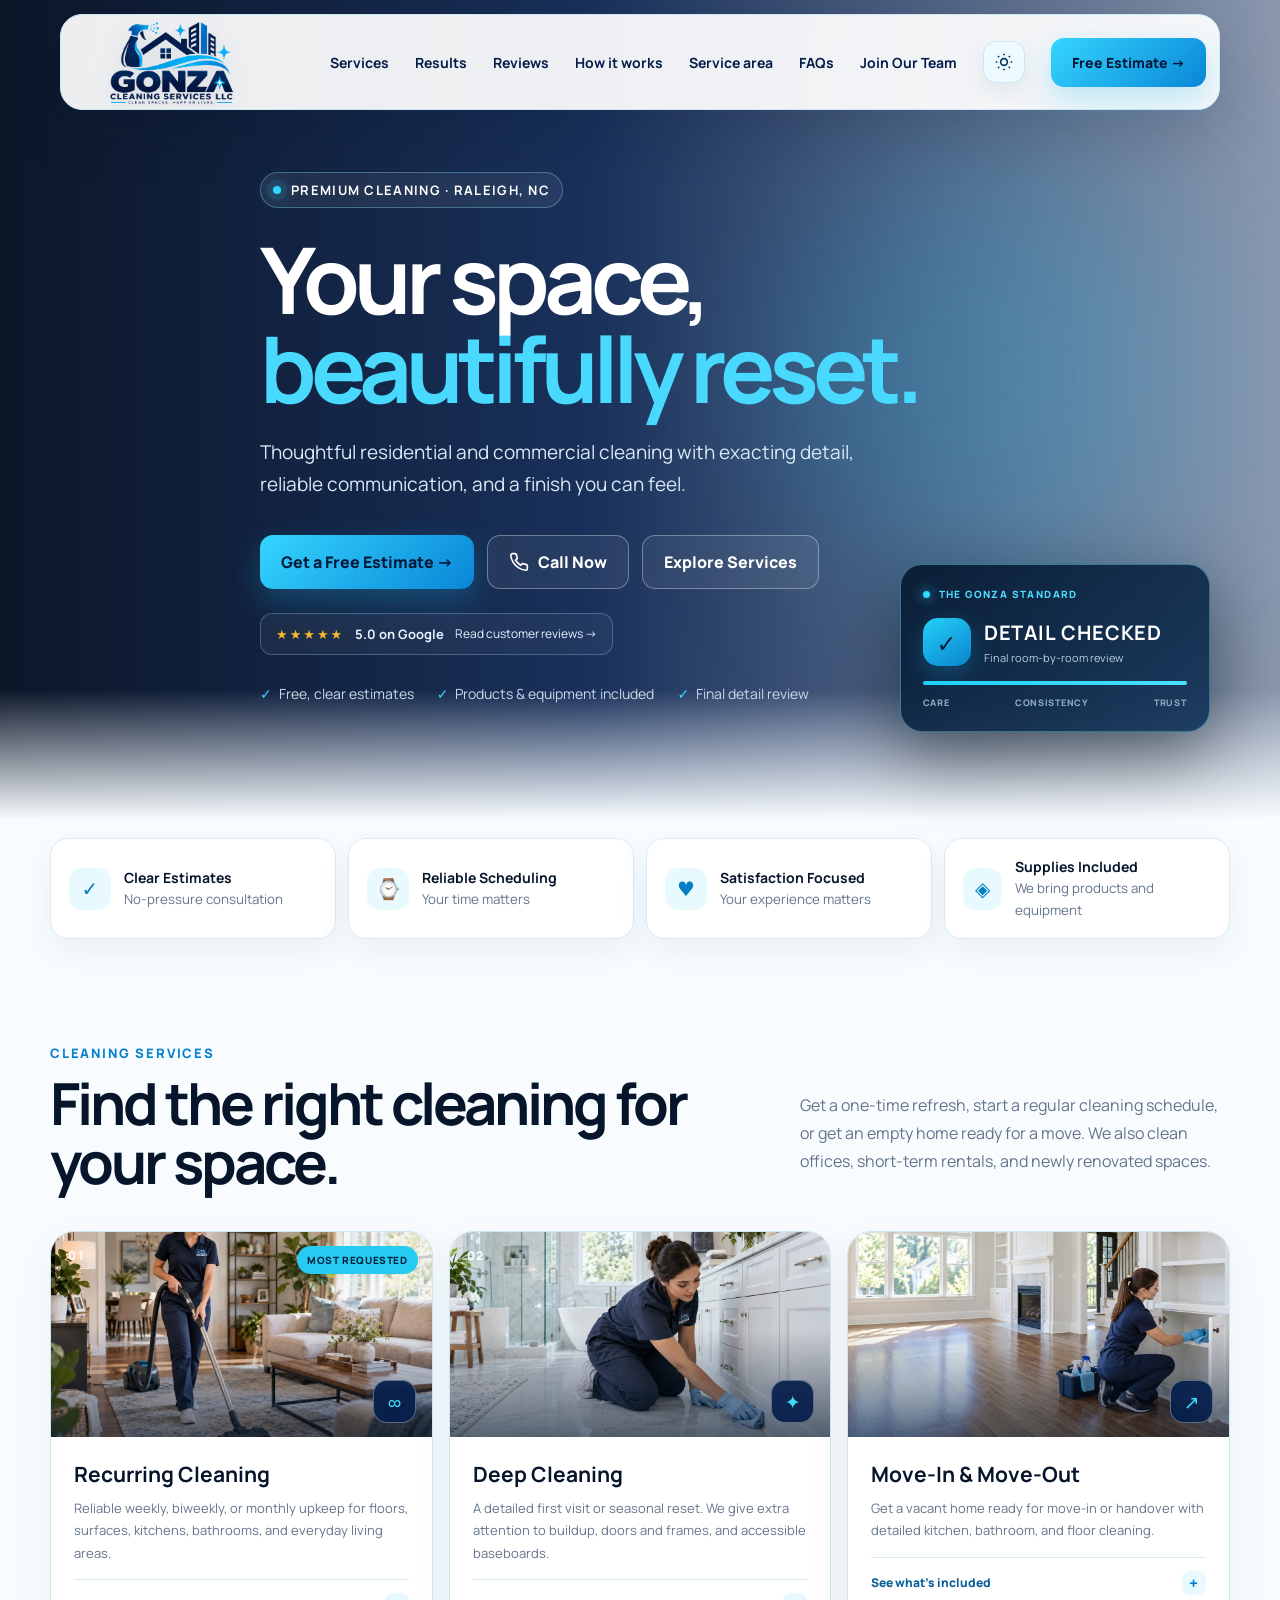
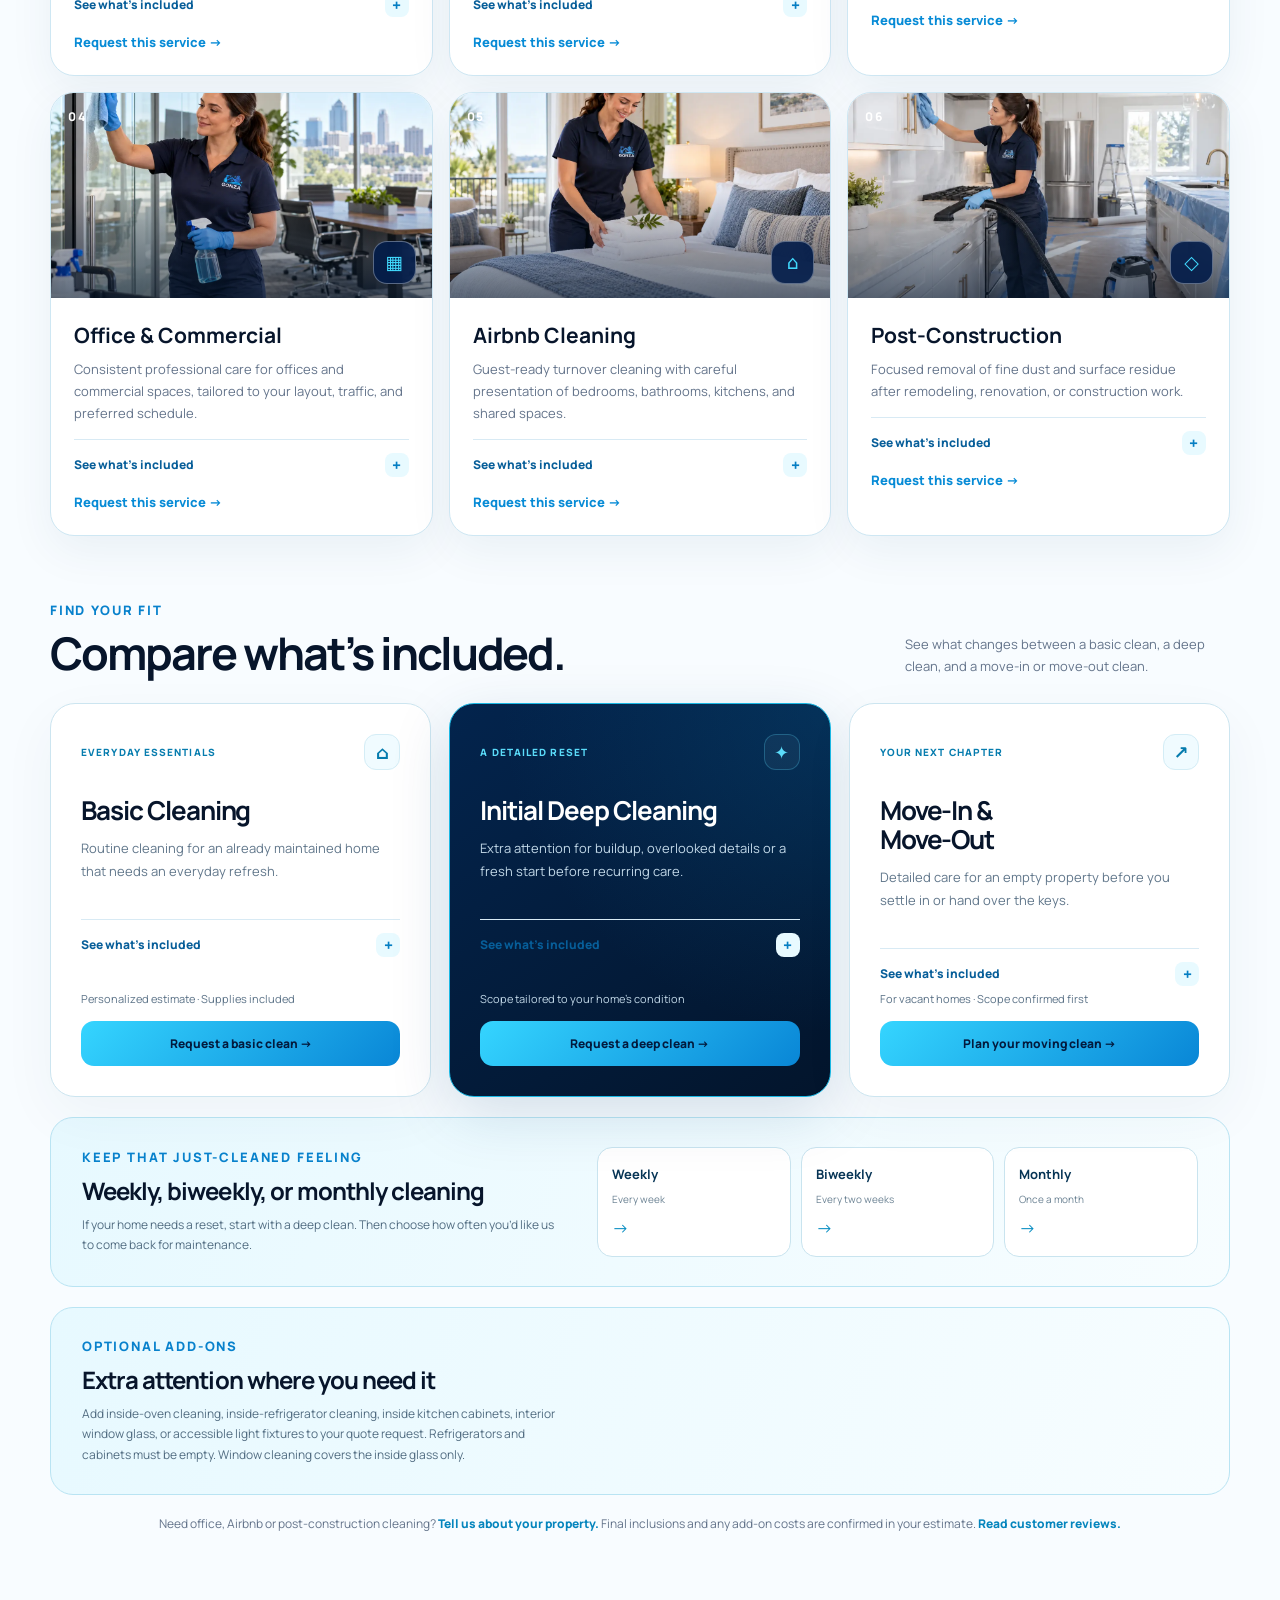
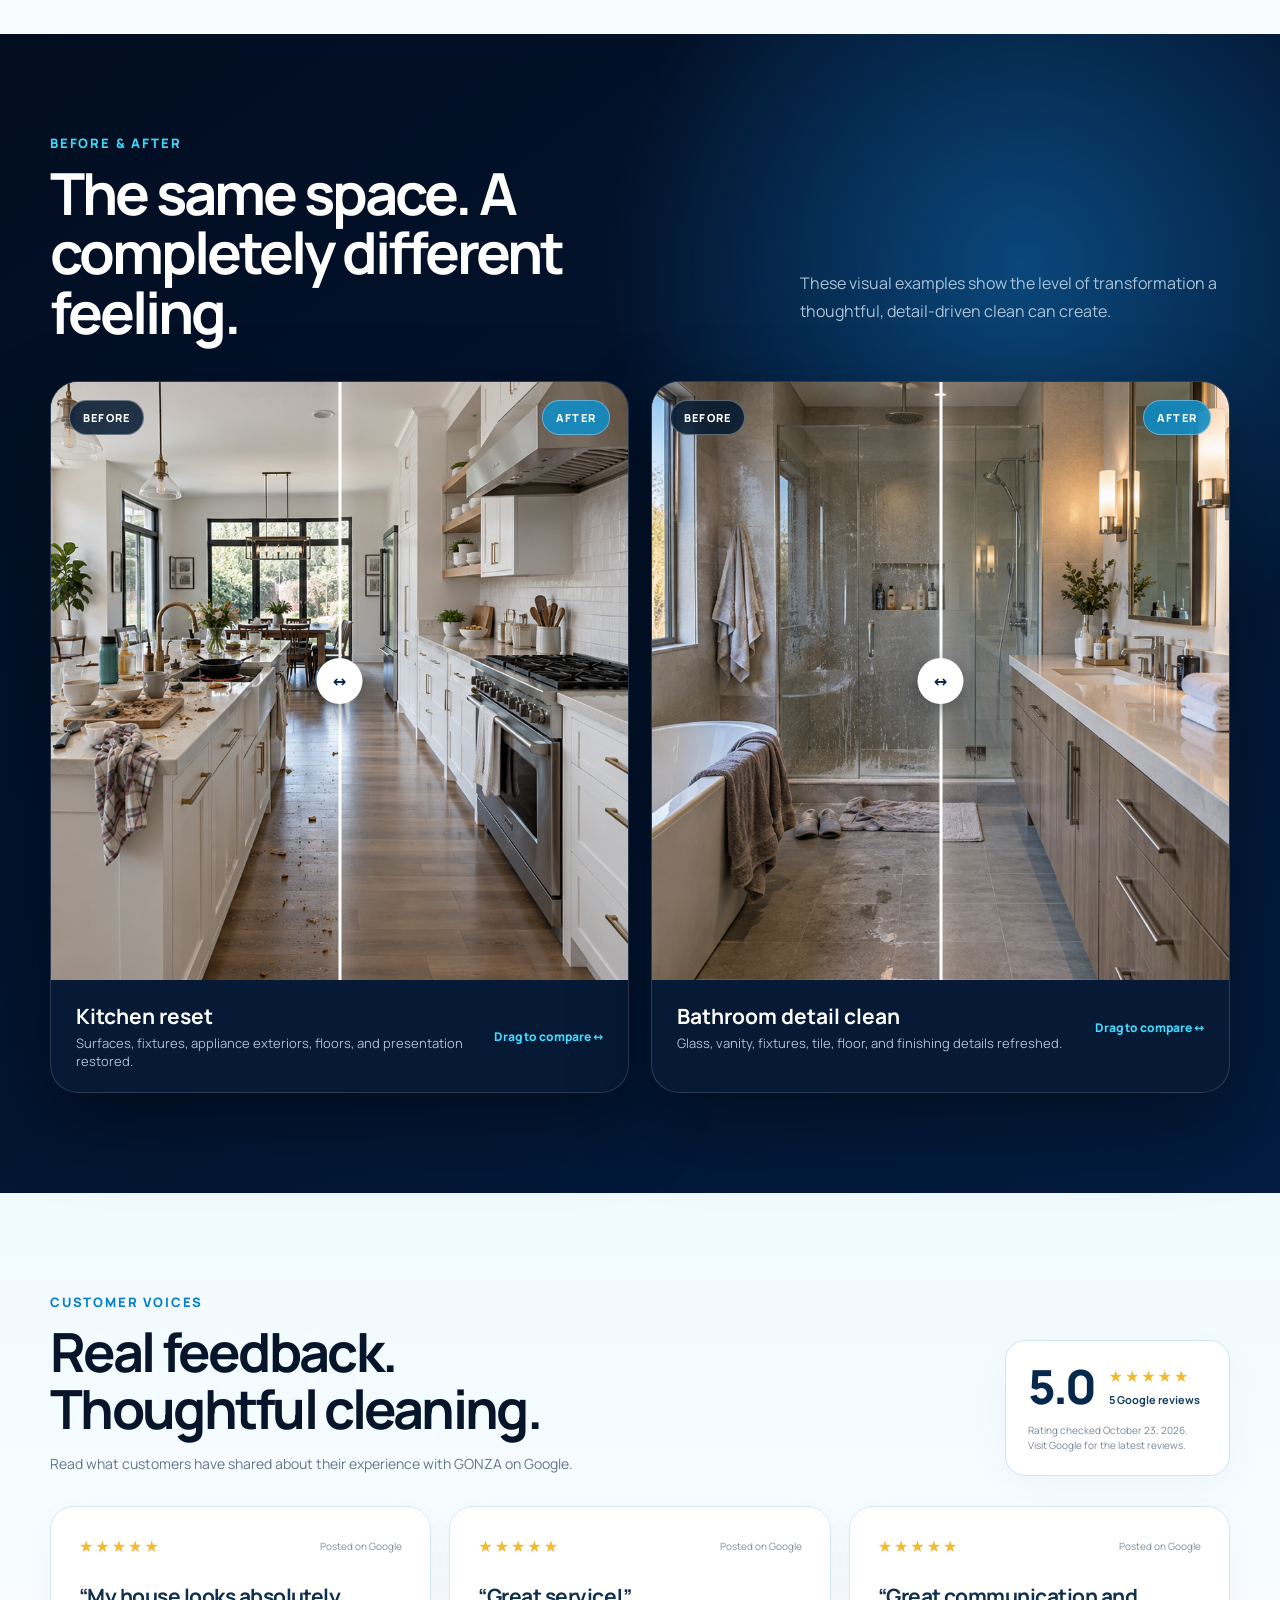
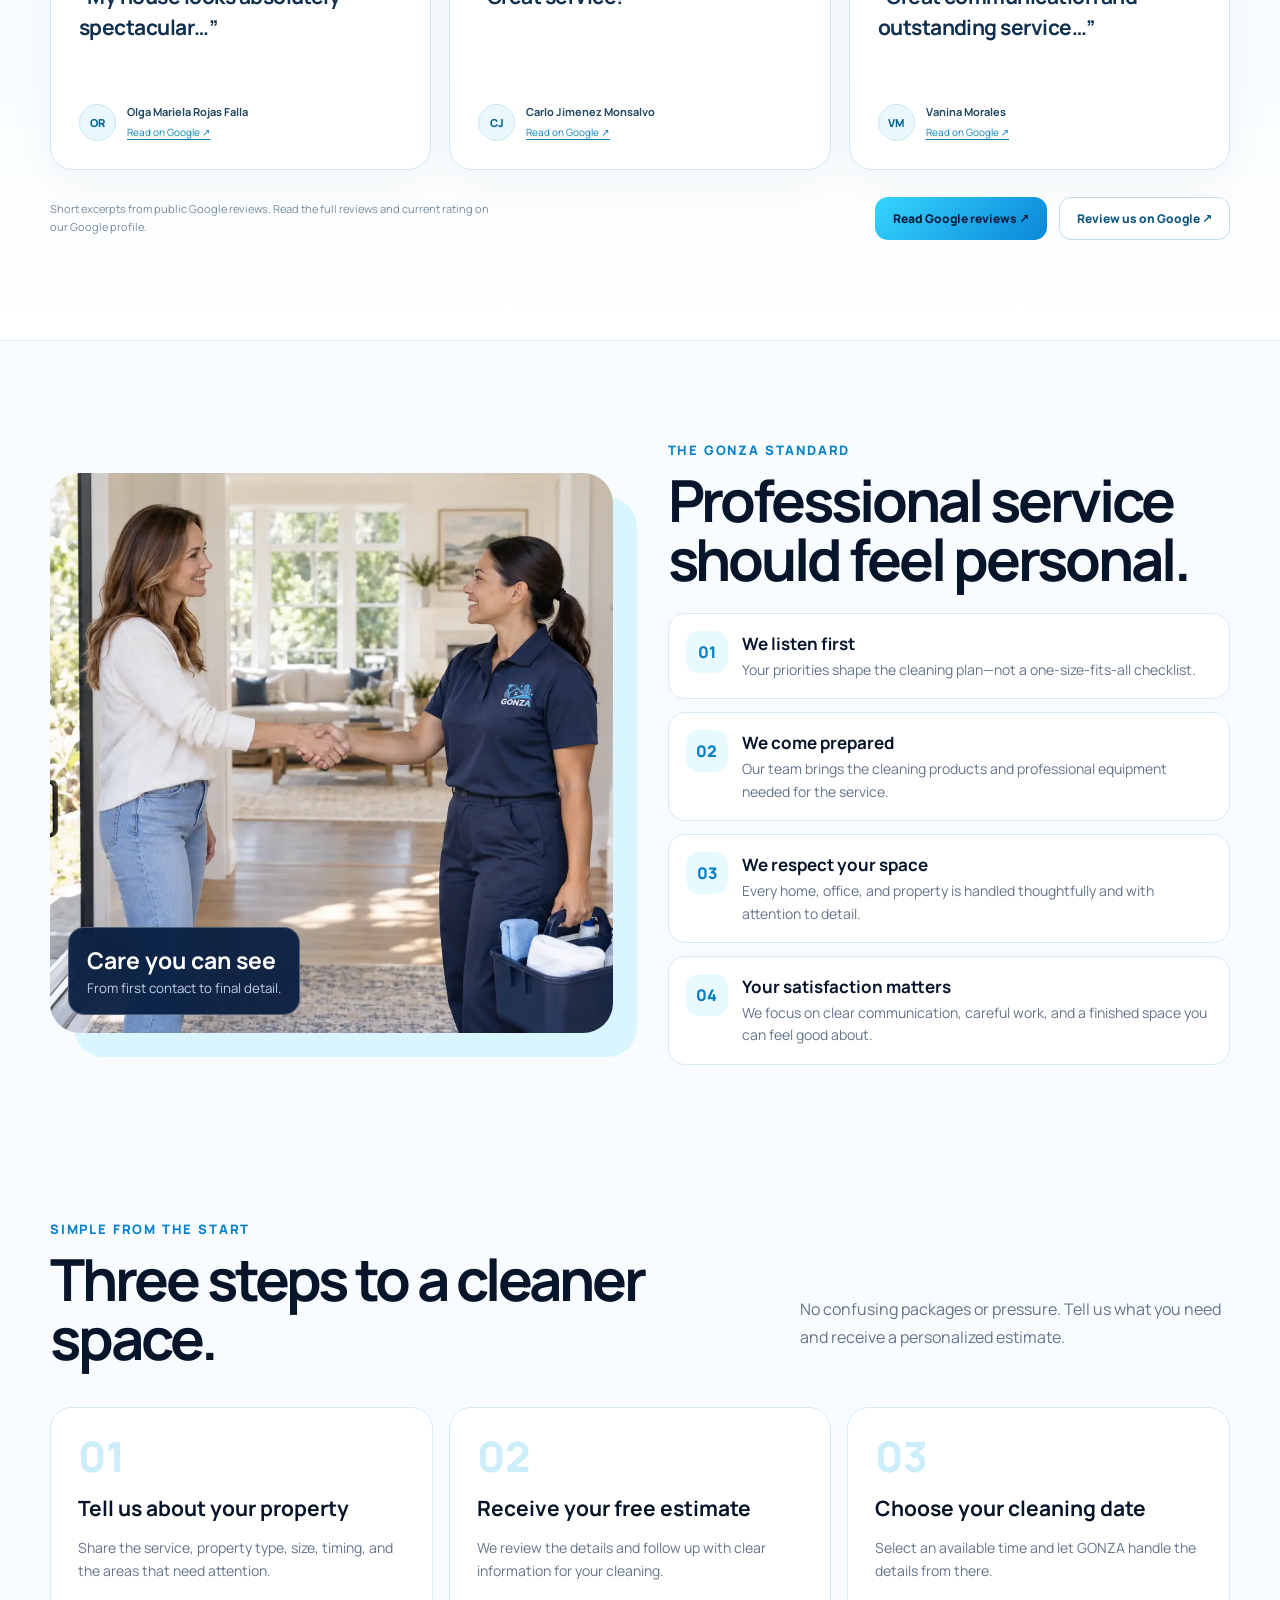
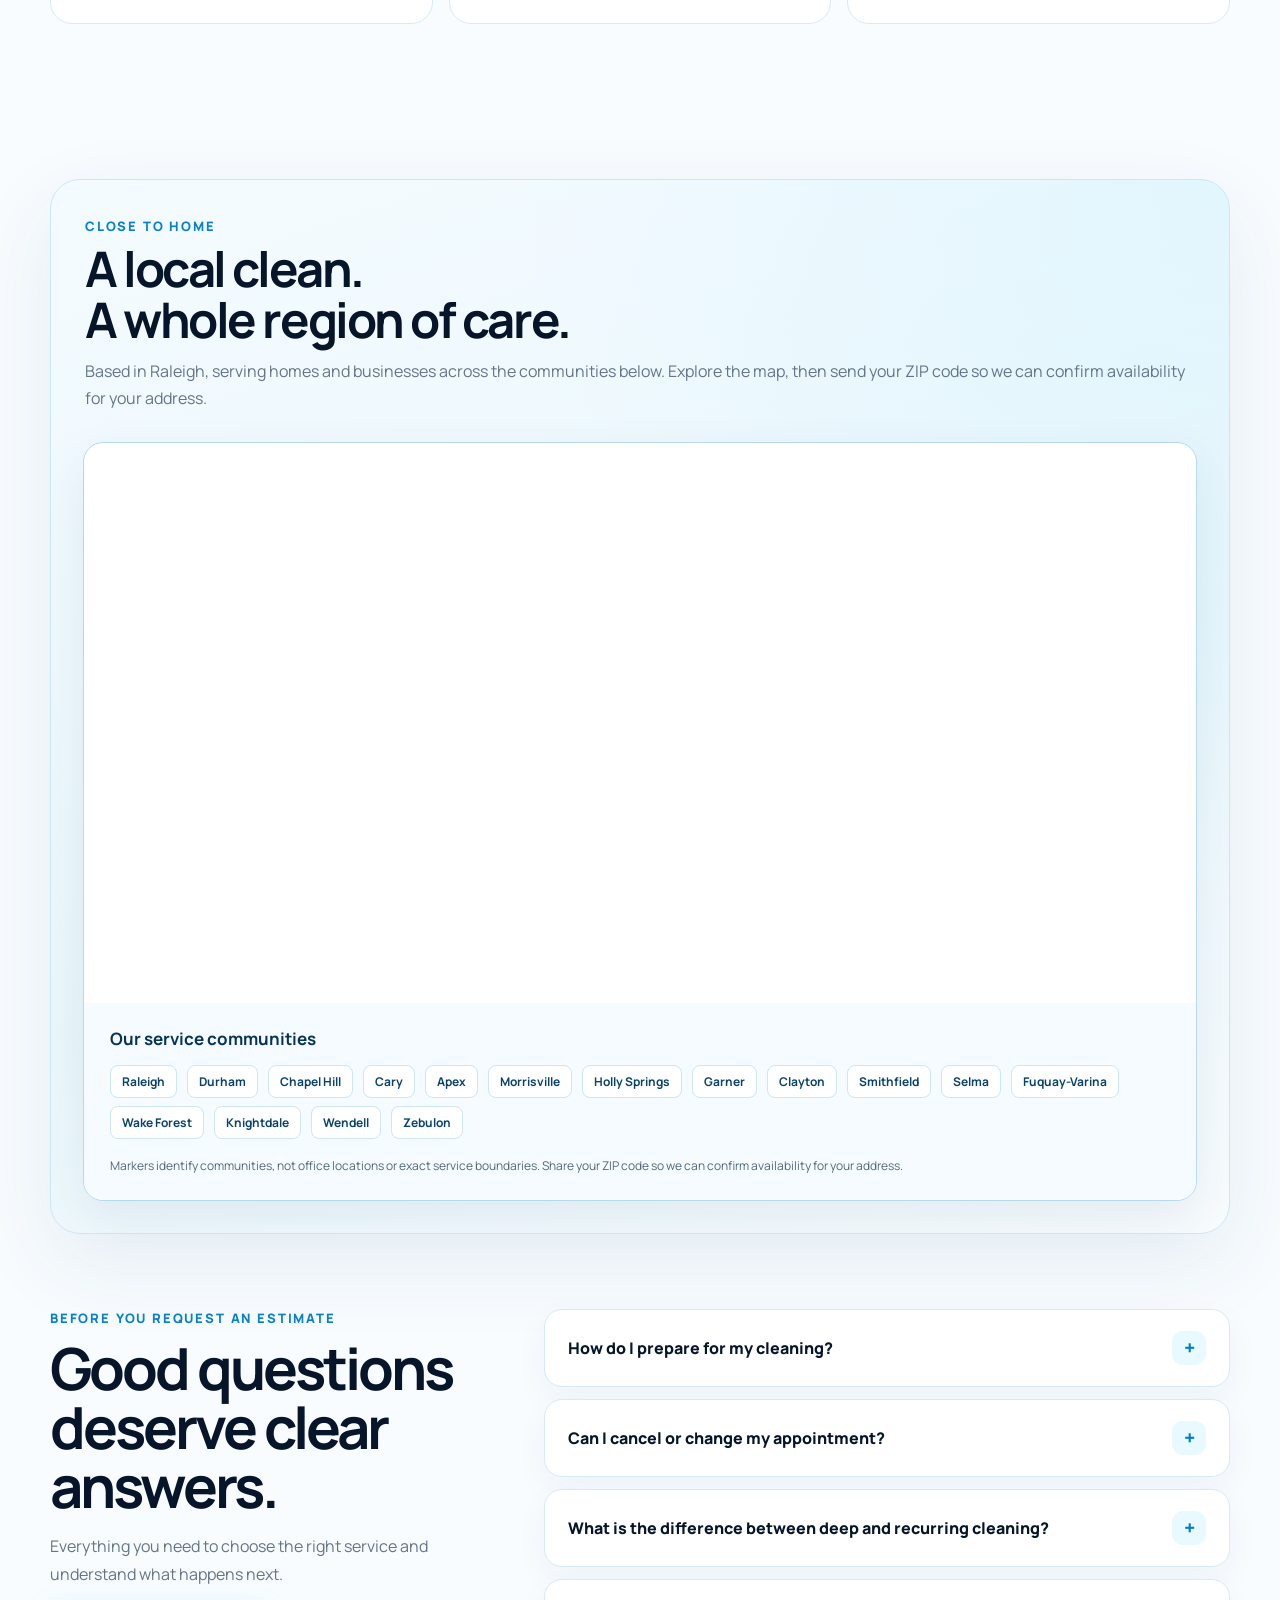
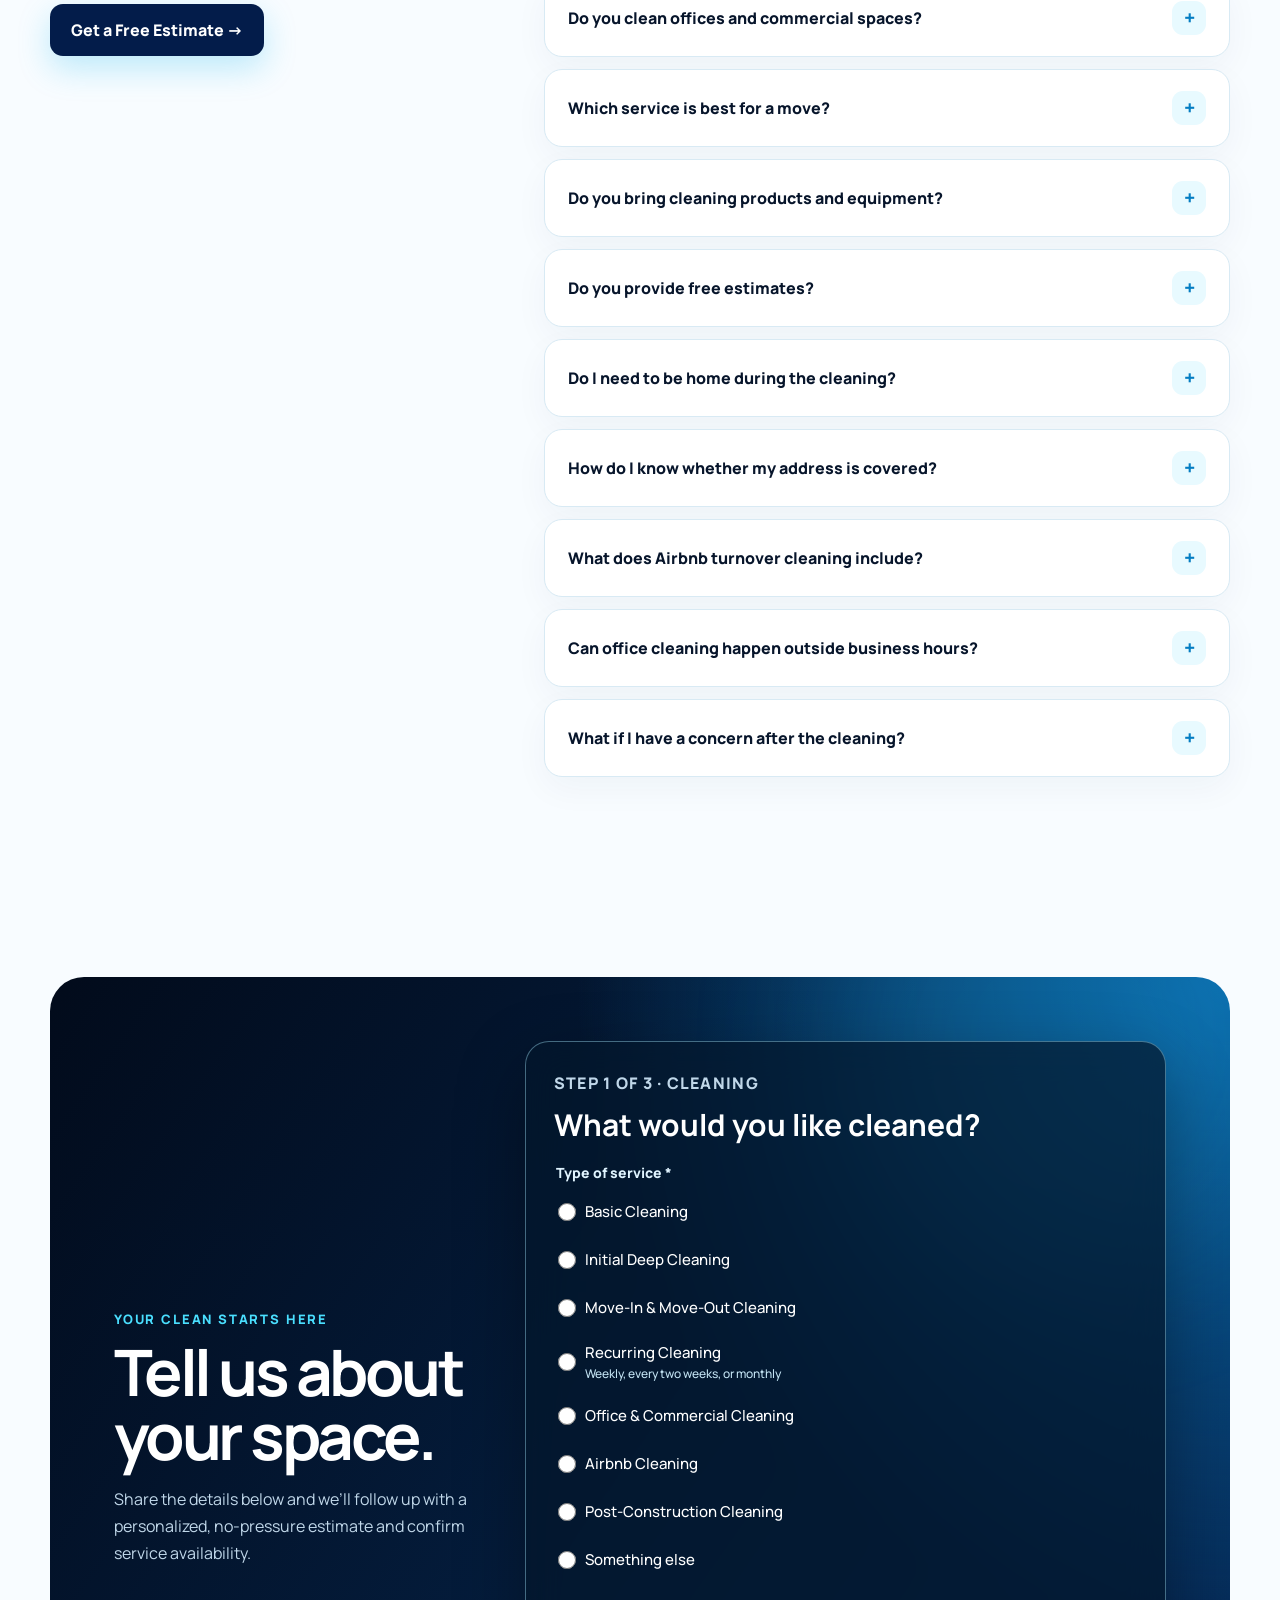
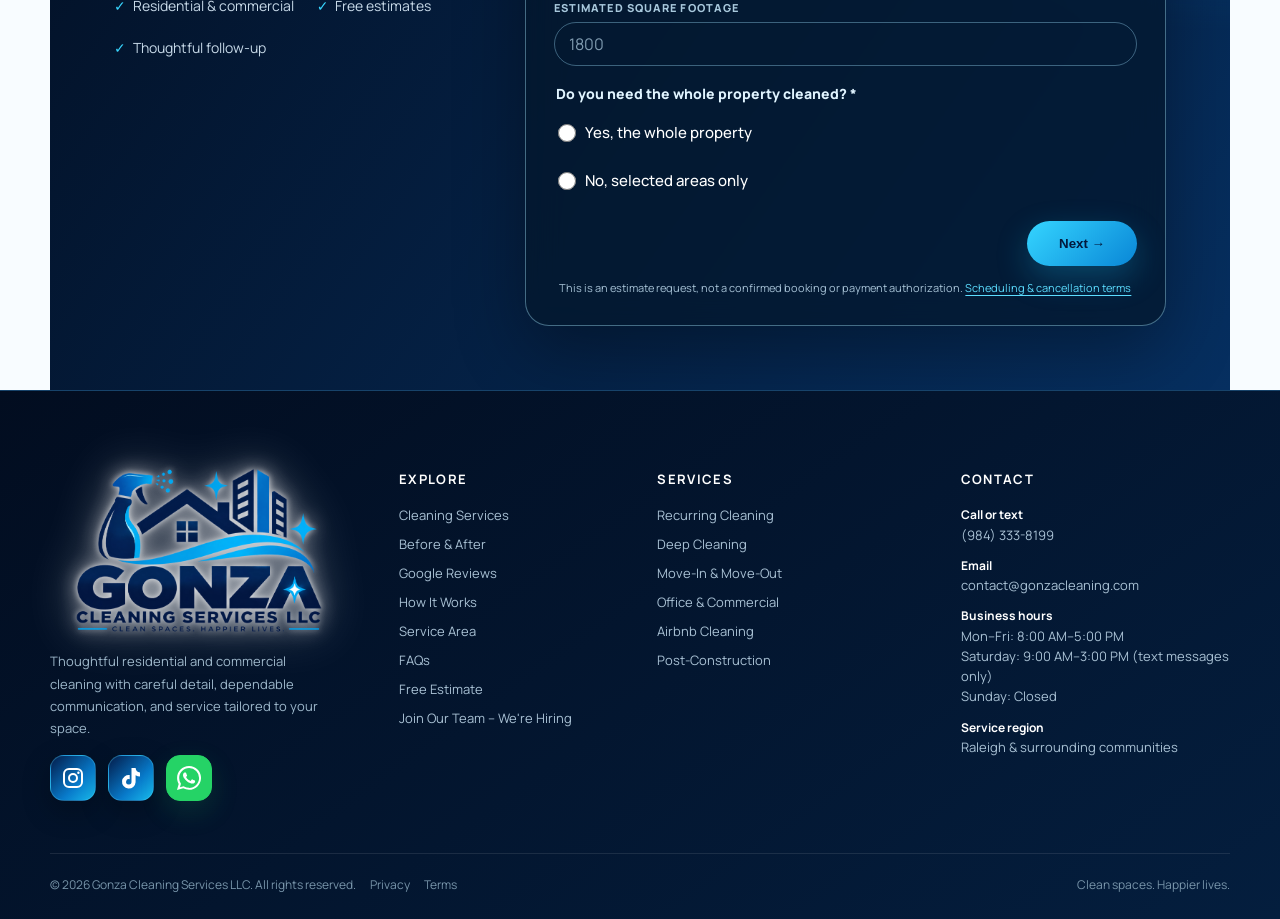
==== commit 20dd953e: "Add Join Our Team link to menu and footer" ====
--- a/index.html
+++ b/index.html
@@ -72,7 +72,7 @@
 <!-- End Meta Pixel -->
 </head>
 <body>
-<nav class="nav"><a class="brand" href="#top" aria-label="Gonza Cleaning Services home"><img src="assets/gonza-logo-primary-transparent.png" alt="GONZA CLEANING SERVICES LLC"></a><div class="navlinks"><a href="#services">Services</a><a href="#results">Results</a><a href="#reviews">Reviews</a><a href="#process">How it works</a><a href="#service-area">Service area</a><a href="#faq">FAQs</a><button class="theme-toggle" id="themeToggle" type="button" aria-label="Switch to dark theme" aria-pressed="false" title="Change color theme"><svg class="sun" viewBox="0 0 24 24" fill="none" stroke="currentColor" stroke-width="2" aria-hidden="true"><circle cx="12" cy="12" r="4"></circle><path d="M12 2v2M12 20v2M4.9 4.9l1.4 1.4M17.7 17.7l1.4 1.4M2 12h2M20 12h2M4.9 19.1l1.4-1.4M17.7 6.3l1.4-1.4"></path></svg><svg class="moon" viewBox="0 0 24 24" fill="none" stroke="currentColor" stroke-width="2" aria-hidden="true"><path d="M20 15.2A8.5 8.5 0 0 1 8.8 4 8.5 8.5 0 1 0 20 15.2z"></path></svg></button><a class="btn" href="#estimate">Free Estimate →</a></div></nav>
+<nav class="nav"><a class="brand" href="#top" aria-label="Gonza Cleaning Services home"><img src="assets/gonza-logo-primary-transparent.png" alt="GONZA CLEANING SERVICES LLC"></a><div class="navlinks"><a href="#services">Services</a><a href="#results">Results</a><a href="#reviews">Reviews</a><a href="#process">How it works</a><a href="#service-area">Service area</a><a href="#faq">FAQs</a><a href="join-our-team.html">Join Our Team</a><button class="theme-toggle" id="themeToggle" type="button" aria-label="Switch to dark theme" aria-pressed="false" title="Change color theme"><svg class="sun" viewBox="0 0 24 24" fill="none" stroke="currentColor" stroke-width="2" aria-hidden="true"><circle cx="12" cy="12" r="4"></circle><path d="M12 2v2M12 20v2M4.9 4.9l1.4 1.4M17.7 17.7l1.4 1.4M2 12h2M20 12h2M4.9 19.1l1.4-1.4M17.7 6.3l1.4-1.4"></path></svg><svg class="moon" viewBox="0 0 24 24" fill="none" stroke="currentColor" stroke-width="2" aria-hidden="true"><path d="M20 15.2A8.5 8.5 0 0 1 8.8 4 8.5 8.5 0 1 0 20 15.2z"></path></svg></button><a class="btn" href="#estimate">Free Estimate →</a></div></nav>
 <main id="top">
 <section class="hero"><div class="glow"></div><div class="container hero-copy"><div class="eyebrow"><span class="pulse"></span>Premium cleaning · Raleigh, NC</div><h1>Your space,<br><span>beautifully reset.</span></h1><p>Thoughtful residential and commercial cleaning with exacting detail, reliable communication, and a finish you can feel.</p><div class="hero-actions"><a class="btn" href="#estimate">Get a Free Estimate →</a><a class="btn outline hero-call" href="tel:+19843338199" aria-label="Call GONZA Cleaning Services at (984) 333-8199"><svg viewBox="0 0 24 24" fill="none" stroke="currentColor" stroke-width="2" aria-hidden="true"><path d="M22 16.9v3a2 2 0 0 1-2.2 2 19.8 19.8 0 0 1-8.6-3.1 19.5 19.5 0 0 1-6-6A19.8 19.8 0 0 1 2.1 4.2 2 2 0 0 1 4.1 2h3a2 2 0 0 1 2 1.7c.1 1 .3 1.9.7 2.8a2 2 0 0 1-.5 2.1L8 9.9a16 16 0 0 0 6 6l1.3-1.3a2 2 0 0 1 2.1-.5c.9.4 1.8.6 2.8.7a2 2 0 0 1 1.8 2.1z"/></svg>Call Now</a><a class="btn outline" href="#services">Explore Services</a></div><a class="review-chip" href="#reviews"><span class="review-stars" aria-hidden="true">★★★★★</span><strong>5.0 on Google</strong><span>Read customer reviews →</span></a><div class="trustline"><span>Free, clear estimates</span><span>Products &amp; equipment included</span><span>Final detail review</span></div></div><div class="hero-card" role="note" aria-label="The GONZA quality standard"><div class="quality-top"><span class="quality-dot"></span>THE GONZA STANDARD</div><div class="quality-main"><span class="quality-check">✓</span><div><strong>DETAIL CHECKED</strong><small>Final room-by-room review</small></div></div><div class="quality-meter"><i></i></div><div class="quality-foot"><span>CARE</span><span>CONSISTENCY</span><span>TRUST</span></div></div></section>
 <div class="trustbar"><div class="container trustgrid"><div class="trustitem"><div class="trusticon">✓</div><div><strong>Clear Estimates</strong><small>No-pressure consultation</small></div></div><div class="trustitem"><div class="trusticon">⌚</div><div><strong>Reliable Scheduling</strong><small>Your time matters</small></div></div><div class="trustitem"><div class="trusticon">✦</div><div><strong>Detailed Service</strong><small>Thoughtful room-by-room care</small></div></div><div class="trustitem"><div class="trusticon">◈</div><div><strong>Supplies Included</strong><small>We bring products and equipment</small></div></div></div></div>
@@ -108,9 +108,9 @@
 <label><input type="radio" name="service" value="Airbnb Cleaning"> Airbnb Cleaning</label>
 <label><input type="radio" name="service" value="Post-Construction Cleaning"> Post-Construction Cleaning</label>
 <label><input type="radio" name="service" value="Something else"> Something else</label>
-</div></fieldset><fieldset class="estimate-extras field full" id="quoteExtras" hidden disabled><legend>Add-ons</legend><p>Select your priorities. We will confirm what is included and any additional cost in your estimate.</p><div class="extra-options"><label><input type="checkbox" name="priority_inside_oven" value="Requested"><span>Inside oven</span></label><label><input type="checkbox" name="priority_inside_refrigerator" value="Requested"><span>Inside refrigerator</span></label><label><input type="checkbox" name="priority_interior_windows" value="Requested"><span>Interior windows</span></label><label><input type="checkbox" name="priority_inside_cabinets" value="Requested"><span>Inside empty cabinets</span></label><label id="baseboardExtra"><input type="checkbox" name="priority_baseboards" value="Requested"><span>Baseboard detail</span></label><label><input type="checkbox" name="priority_light_fixtures" value="Requested"><span>Accessible light fixtures</span></label><label><input type="checkbox" name="priority_none" value="None"><span>None</span></label></div><small class="field-hint">Refrigerators and cabinets must be empty. Interior windows cover the inside glass only.</small></fieldset><fieldset class="quote-scope field full" id="quoteFrequency" hidden disabled><legend id="frequencyLegend">Would you like ongoing cleaning?</legend><div class="quote-choices"><label><input type="radio" name="frequency" value="Weekly"> Weekly</label><label><input type="radio" name="frequency" value="Biweekly"> Every two weeks</label><label><input type="radio" name="frequency" value="Monthly"> Monthly</label><label><input type="radio" name="frequency" value="One-time"> No, just one service</label><label><input type="radio" name="frequency" value="Not sure yet"> Not sure yet</label></div></fieldset><div class="field full"><label for="sqft">Estimated square footage</label><input id="sqft" name="square_feet" type="number" min="0" inputmode="numeric" placeholder="1800"></div><fieldset class="quote-scope field full"><legend>Do you need the whole property cleaned? *</legend><div class="quote-choices"><label><input type="radio" name="cleaning_scope" value="Whole property" required> Yes, the whole property</label><label><input type="radio" name="cleaning_scope" value="Selected areas"> No, selected areas only</label></div></fieldset><div class="field full" id="scopeDetail"><label for="areas">Which areas should we clean?</label><textarea id="areas" name="cleaning_areas" placeholder="For example: kitchen, two bathrooms and the primary bedroom"></textarea></div></div></div><div class="quote-step" data-quote-step="2"><h3 tabindex="-1">Tell us about the property</h3><div class="form-grid"><div class="field"><label for="propertyType">Property type *</label><select id="propertyType" name="property_type" required><option value="" disabled selected>Choose one…</option><option>House</option><option>Apartment / Condo</option><option>Office</option><option>Commercial Space</option><option>Airbnb / Short-Term Rental</option><option>Other</option></select></div><div class="field third residential-field"><label for="bedrooms">Bedrooms</label><input id="bedrooms" name="bedrooms" type="number" min="0" inputmode="numeric" placeholder="3"></div><div class="field third residential-field"><label for="bathrooms">Bathrooms</label><input id="bathrooms" name="bathrooms" type="number" min="0" step="0.5" inputmode="decimal" placeholder="2"></div><div class="field"><label for="zip">ZIP code *</label><input id="zip" name="zip_code" inputmode="numeric" autocomplete="postal-code" pattern="[0-9]{5}" maxlength="5" placeholder="27601" required></div><div class="field"><label for="serviceCity">City</label><select id="serviceCity" name="service_city" autocomplete="address-level2"><option value="">Choose your community…</option><option>Raleigh</option><option>Durham</option><option>Chapel Hill</option><option>Cary</option><option>Apex</option><option>Morrisville</option><option>Holly Springs</option><option>Garner</option><option>Clayton</option><option>Smithfield</option><option>Selma</option><option>Fuquay-Varina</option><option>Wake Forest</option><option>Knightdale</option><option>Wendell</option><option>Zebulon</option><option>Another nearby community</option></select></div><div class="field full"><label for="preferredDate">Preferred date</label><input type="date" id="preferredDate" name="preferred_date" aria-describedby="dateHint"><small class="field-hint" id="dateHint">A preference only. We will confirm availability before booking.</small></div></div></div><div class="quote-step" data-quote-step="3"><h3 tabindex="-1">Where should we send your quote?</h3><div class="form-grid"><div class="field"><label for="name">Full name *</label><input id="name" name="name" autocomplete="name" placeholder="Jane Smith" required></div><div class="field"><label for="phone">Phone *</label><input id="phone" name="phone" type="tel" autocomplete="tel" placeholder="Your phone number" required></div><div class="field"><label for="email">Email *</label><input id="email" name="email" type="email" required autocomplete="email" placeholder="you@example.com"></div><div class="field full"><label for="address">Service address (optional)</label><input id="address" name="service_address" autocomplete="street-address" placeholder="Street address and apartment / unit"></div><div class="field full"><label for="leadSource">How did you hear about us? (optional)</label><select id="leadSource" name="lead_source"><option value="">Choose one…</option><option>Google</option><option>Facebook</option><option>Instagram</option><option>TikTok</option><option>Returning customer</option><option>Facebook group</option><option>Neighbor</option><option>Referral</option><option>Nextdoor</option><option>Other</option></select></div><div class="field full" id="sourceOther" hidden><label for="sourceDetails">Please specify (optional)</label><input id="sourceDetails" name="lead_source_details" disabled></div><div class="field full"><label for="notes">Anything we should know?</label><textarea id="notes" name="notes" placeholder="Access, pets, preferred days, business hours, or anything that needs extra attention…"></textarea></div></div></div><div class="quote-actions" id="quoteActions" hidden><button type="button" class="btn outline" id="quoteBack">Back</button><button type="button" class="btn" id="quoteNext">Next →</button></div><button class="btn" id="quoteSubmit" type="submit">Send My Request →</button><p class="form-note">Submit your details here. We will follow up with your personalized estimate.</p><div class="estimate-contact-options"><a id="estimateWhatsApp" href="https://wa.me/19843845742" target="_blank" rel="noopener noreferrer">Send via WhatsApp instead</a><a id="estimateEmail" href="mailto:contact@gonzacleaning.com">Send details by email instead</a><a href="sms:+19843338199">Text us</a><a href="tel:+19843338199">Call (984) 333-8199</a></div><noscript><p>Please <a href="https://wa.me/19843845742">message us on WhatsApp</a>, call (984) 333-8199, or email contact@gonzacleaning.com for your estimate.</p></noscript><p class="quote-policy-note">This is an estimate request, not a confirmed booking or payment authorization. <a href="terms.html#cancellations" target="_blank" rel="noopener noreferrer">Scheduling &amp; cancellation terms</a></p><div class="form-success" id="formSuccess" role="status" aria-live="polite"></div></form></div></section>
+</div></fieldset><fieldset class="estimate-extras field full" id="quoteExtras" hidden disabled><legend>Add-ons</legend><p>Select your priorities. We will confirm what is included and any additional cost in your estimate.</p><div class="extra-options"><label><input type="checkbox" name="priority_inside_oven" value="Requested"><span>Inside oven</span></label><label><input type="checkbox" name="priority_inside_refrigerator" value="Requested"><span>Inside refrigerator</span></label><label><input type="checkbox" name="priority_interior_windows" value="Requested"><span>Interior windows</span></label><label><input type="checkbox" name="priority_inside_cabinets" value="Requested"><span>Inside empty cabinets</span></label><label id="baseboardExtra"><input type="checkbox" name="priority_baseboards" value="Requested"><span>Baseboard detail</span></label><label><input type="checkbox" name="priority_light_fixtures" value="Requested"><span>Accessible light fixtures</span></label><label><input type="checkbox" name="priority_none" value="None"><span>None</span></label></div><small class="field-hint">Refrigerators and cabinets must be empty. Interior windows cover the inside glass only.</small></fieldset><fieldset class="quote-scope field full" id="quoteFrequency" hidden disabled><legend id="frequencyLegend">Would you like ongoing cleaning?</legend><div class="quote-choices"><label><input type="radio" name="frequency" value="Weekly"> Weekly</label><label><input type="radio" name="frequency" value="Biweekly"> Every two weeks</label><label><input type="radio" name="frequency" value="Monthly"> Monthly</label><label><input type="radio" name="frequency" value="One-time"> No, just one service</label><label><input type="radio" name="frequency" value="Not sure yet"> Not sure yet</label></div></fieldset><div class="field full"><label for="sqft">Estimated square footage</label><input id="sqft" name="square_feet" type="number" min="0" inputmode="numeric" placeholder="1800"></div><fieldset class="quote-scope field full"><legend>Do you need the whole property cleaned? *</legend><div class="quote-choices"><label><input type="radio" name="cleaning_scope" value="Whole property" required> Yes, the whole property</label><label><input type="radio" name="cleaning_scope" value="Selected areas"> No, selected areas only</label></div></fieldset><div class="field full" id="scopeDetail"><label for="areas">Which areas should we clean?</label><textarea id="areas" name="cleaning_areas" placeholder="For example: kitchen, two bathrooms and the primary bedroom"></textarea></div></div></div><div class="quote-step" data-quote-step="2"><h3 tabindex="-1">Tell us about the property</h3><div class="form-grid"><div class="field"><label for="propertyType">Property type *</label><select id="propertyType" name="property_type" required><option value="" disabled selected>Choose one…</option><option>House</option><option>Apartment / Condo</option><option>Office</option><option>Commercial Space</option><option>Airbnb / Short-Term Rental</option><option>Other</option></select></div><div class="field third residential-field"><label for="bedrooms">Bedrooms</label><input id="bedrooms" name="bedrooms" type="number" min="0" inputmode="numeric" placeholder="3"></div><div class="field third residential-field"><label for="bathrooms">Bathrooms</label><input id="bathrooms" name="bathrooms" type="number" min="0" step="0.5" inputmode="decimal" placeholder="2"></div><div class="field"><label for="zip">ZIP code *</label><input id="zip" name="zip_code" inputmode="numeric" autocomplete="postal-code" pattern="[0-9]{5}" maxlength="5" placeholder="27601" required></div><div class="field"><label for="serviceCity">City</label><select id="serviceCity" name="service_city" autocomplete="address-level2"><option value="">Choose your community…</option><option>Raleigh</option><option>Durham</option><option>Chapel Hill</option><option>Cary</option><option>Apex</option><option>Morrisville</option><option>Holly Springs</option><option>Garner</option><option>Clayton</option><option>Smithfield</option><option>Selma</option><option>Fuquay-Varina</option><option>Wake Forest</option><option>Knightdale</option><option>Wendell</option><option>Zebulon</option><option>Another nearby community</option></select></div><div class="field full"><label for="preferredDate">Preferred date</label><input type="date" id="preferredDate" name="preferred_date" aria-describedby="dateHint"><small class="field-hint" id="dateHint">A preference only. We will confirm availability before booking.</small></div></div></div><div class="quote-step" data-quote-step="3"><h3 tabindex="-1">Where should we send your quote?</h3><div class="form-grid"><div class="field"><label for="name">Full name *</label><input id="name" name="name" autocomplete="name" placeholder="Jane Smith" required></div><div class="field"><label for="phone">Phone *</label><input id="phone" name="phone" type="tel" autocomplete="tel" placeholder="Your phone number" required></div><div class="field"><label for="email">Email *</label><input id="email" name="email" type="email" required autocomplete="email" placeholder="you@example.com"></div><div class="field full"><label for="address">Service address (optional)</label><input id="address" name="service_address" autocomplete="street-address" placeholder="Street address and apartment / unit"></div><div class="field full"><label for="leadSource">How did you hear about us? (optional)</label><select id="leadSource" name="lead_source"><option value="">Choose one…</option><option>Google</option><option>Facebook</option><option>Instagram</option><option>TikTok</option><option>Returning customer</option><option>Facebook group</option><option>Neighbor</option><option>Referral</option><option>Nextdoor</option><option>Other</option></select></div><div class="field full" id="sourceOther" hidden><label for="sourceDetails">Please specify (optional)</label><input id="sourceDetails" name="lead_source_details" disabled></div><div class="field full"><label for="notes">Anything we should know?</label><textarea id="notes" name="notes" placeholder="Access, pets, preferred days, business hours, or anything that needs extra attention…"></textarea></div></div></div><div class="quote-actions" id="quoteActions" hidden><button type="button" class="btn outline" id="quoteBack">Back</button><button type="button" class="btn" id="quoteNext">Next →</button></div><button class="btn" id="quoteSubmit" type="submit">Send My Request →</button><p class="form-note">Submit your details here. We will follow up with your personalized estimate.</p><div class="estimate-contact-options"><a id="estimateWhatsApp" href="https://wa.me/19843338199" target="_blank" rel="noopener noreferrer">Send via WhatsApp instead</a><a id="estimateEmail" href="mailto:contact@gonzacleaning.com">Send details by email instead</a><a href="sms:+19843338199">Text us</a><a href="tel:+19843338199">Call (984) 333-8199</a></div><noscript><p>Please <a href="https://wa.me/19843338199">message us on WhatsApp</a>, call (984) 333-8199, or email contact@gonzacleaning.com for your estimate.</p></noscript><p class="quote-policy-note">This is an estimate request, not a confirmed booking or payment authorization. <a href="terms.html#cancellations" target="_blank" rel="noopener noreferrer">Scheduling &amp; cancellation terms</a></p><div class="form-success" id="formSuccess" role="status" aria-live="polite"></div></form></div></section>
 </main>
-<footer><div class="container"><div class="footer-grid"><div class="footer-brand"><div class="footer-logo"><img src="assets/gonza-logo-primary-transparent.png" alt="GONZA CLEANING SERVICES LLC"></div><p>Thoughtful residential and commercial cleaning with careful detail, dependable communication, and service tailored to your space.</p><div class="footer-social"><a class="instagram-link" href="https://www.instagram.com/gonzacleaning/" target="_blank" rel="noopener noreferrer" aria-label="Follow Gonza Cleaning Services on Instagram"><svg viewBox="0 0 24 24" fill="none" aria-hidden="true"><rect x="3" y="3" width="18" height="18" rx="5" stroke="currentColor" stroke-width="2"></rect><circle cx="12" cy="12" r="4" stroke="currentColor" stroke-width="2"></circle><circle cx="17.4" cy="6.7" r="1.2" fill="currentColor"></circle></svg></a><a class="instagram-link tiktok-link" href="https://www.tiktok.com/@gonza.cleaning.ser" target="_blank" rel="noopener noreferrer" aria-label="Follow Gonza Cleaning Services on TikTok" title="TikTok"><svg viewBox="0 0 24 24" fill="currentColor" aria-hidden="true"><path d="M16.6 2c.3 2.7 1.8 4.3 4.4 4.5v4.1a9.7 9.7 0 0 1-4.4-1.3v6.9A6.8 6.8 0 1 1 10.7 9v4.2a2.7 2.7 0 1 0 1.8 2.5V2h4.1z"/></svg></a><a class="instagram-link whatsapp-link" href="https://wa.me/19843845742" target="_blank" rel="noopener noreferrer" aria-label="Message Gonza Cleaning Services on WhatsApp" title="Message us on WhatsApp"><svg viewBox="0 0 24 24" fill="currentColor" aria-hidden="true"><path d="M20.52 3.48A11.87 11.87 0 0 0 12.05 0C5.45 0 .08 5.37.08 11.97c0 2.11.55 4.17 1.6 5.99L0 24l6.2-1.63a11.96 11.96 0 0 0 5.85 1.49h.01c6.6 0 11.97-5.37 11.97-11.97 0-3.2-1.25-6.2-3.51-8.41ZM12.06 21.84a9.93 9.93 0 0 1-5.06-1.38l-.36-.21-3.68.97.98-3.59-.23-.37a9.91 9.91 0 0 1-1.52-5.29c0-5.48 4.46-9.94 9.95-9.94a9.88 9.88 0 0 1 7.03 2.92 9.88 9.88 0 0 1 2.91 7.04c0 5.48-4.46 9.94-9.94 9.94Zm5.45-7.44c-.3-.15-1.77-.87-2.04-.97-.27-.1-.47-.15-.67.15-.2.3-.77.97-.94 1.17-.17.2-.35.22-.65.07-.3-.15-1.26-.46-2.4-1.48-.89-.8-1.49-1.78-1.66-2.08-.17-.3-.02-.46.13-.61.14-.13.3-.35.45-.52.15-.18.2-.3.3-.5.1-.2.05-.37-.02-.52-.08-.15-.67-1.62-.92-2.22-.24-.58-.49-.5-.67-.51h-.57c-.2 0-.52.07-.8.37-.27.3-1.04 1.02-1.04 2.49s1.07 2.89 1.22 3.09c.15.2 2.1 3.2 5.08 4.49.71.3 1.27.48 1.7.62.71.22 1.36.19 1.87.12.57-.09 1.77-.72 2.02-1.42.25-.7.25-1.3.17-1.42-.07-.13-.27-.2-.57-.35Z"/></svg></a></div></div><div><h3 class="footer-title">Explore</h3><div class="footer-links"><a href="#services">Cleaning Services</a><a href="#results">Before &amp; After</a><a href="#reviews">Google Reviews</a><a href="#process">How It Works</a><a href="#service-area">Service Area</a><a href="#faq">FAQs</a><a href="#estimate">Free Estimate</a></div></div><div><h3 class="footer-title">Services</h3><div class="footer-links"><a href="#services">Recurring Cleaning</a><a href="#services">Deep Cleaning</a><a href="#services">Move-In &amp; Move-Out</a><a href="#services">Office &amp; Commercial</a><a href="#services">Airbnb Cleaning</a><a href="#services">Post-Construction</a></div></div><div><h3 class="footer-title">Contact</h3><div class="contact-list"><div><strong>Call or text</strong><a href="tel:+19843338199">(984) 333-8199</a></div><div><strong>Email</strong><a href="mailto:contact@gonzacleaning.com">contact@gonzacleaning.com</a></div><div><strong>Business hours</strong>Mon–Fri: 8:00 AM–5:00 PM<br>Saturday: 9:00 AM–3:00 PM (text messages only)<br>Sunday: Closed</div><div><strong>Service region</strong>Raleigh &amp; surrounding communities</div></div></div></div><div class="footer-bottom"><span>© 2026 Gonza Cleaning Services LLC. All rights reserved.</span><span>Clean spaces. Happier lives.</span></div></div></footer>
+<footer><div class="container"><div class="footer-grid"><div class="footer-brand"><div class="footer-logo"><img src="assets/gonza-logo-primary-transparent.png" alt="GONZA CLEANING SERVICES LLC"></div><p>Thoughtful residential and commercial cleaning with careful detail, dependable communication, and service tailored to your space.</p><div class="footer-social"><a class="instagram-link" href="https://www.instagram.com/gonzacleaning/" target="_blank" rel="noopener noreferrer" aria-label="Follow Gonza Cleaning Services on Instagram"><svg viewBox="0 0 24 24" fill="none" aria-hidden="true"><rect x="3" y="3" width="18" height="18" rx="5" stroke="currentColor" stroke-width="2"></rect><circle cx="12" cy="12" r="4" stroke="currentColor" stroke-width="2"></circle><circle cx="17.4" cy="6.7" r="1.2" fill="currentColor"></circle></svg></a><a class="instagram-link tiktok-link" href="https://www.tiktok.com/@gonza.cleaning.ser" target="_blank" rel="noopener noreferrer" aria-label="Follow Gonza Cleaning Services on TikTok" title="TikTok"><svg viewBox="0 0 24 24" fill="currentColor" aria-hidden="true"><path d="M16.6 2c.3 2.7 1.8 4.3 4.4 4.5v4.1a9.7 9.7 0 0 1-4.4-1.3v6.9A6.8 6.8 0 1 1 10.7 9v4.2a2.7 2.7 0 1 0 1.8 2.5V2h4.1z"/></svg></a><a class="instagram-link whatsapp-link" href="https://wa.me/19843338199" target="_blank" rel="noopener noreferrer" aria-label="Message Gonza Cleaning Services on WhatsApp" title="Message us on WhatsApp"><svg viewBox="0 0 24 24" fill="currentColor" aria-hidden="true"><path d="M20.52 3.48A11.87 11.87 0 0 0 12.05 0C5.45 0 .08 5.37.08 11.97c0 2.11.55 4.17 1.6 5.99L0 24l6.2-1.63a11.96 11.96 0 0 0 5.85 1.49h.01c6.6 0 11.97-5.37 11.97-11.97 0-3.2-1.25-6.2-3.51-8.41ZM12.06 21.84a9.93 9.93 0 0 1-5.06-1.38l-.36-.21-3.68.97.98-3.59-.23-.37a9.91 9.91 0 0 1-1.52-5.29c0-5.48 4.46-9.94 9.95-9.94a9.88 9.88 0 0 1 7.03 2.92 9.88 9.88 0 0 1 2.91 7.04c0 5.48-4.46 9.94-9.94 9.94Zm5.45-7.44c-.3-.15-1.77-.87-2.04-.97-.27-.1-.47-.15-.67.15-.2.3-.77.97-.94 1.17-.17.2-.35.22-.65.07-.3-.15-1.26-.46-2.4-1.48-.89-.8-1.49-1.78-1.66-2.08-.17-.3-.02-.46.13-.61.14-.13.3-.35.45-.52.15-.18.2-.3.3-.5.1-.2.05-.37-.02-.52-.08-.15-.67-1.62-.92-2.22-.24-.58-.49-.5-.67-.51h-.57c-.2 0-.52.07-.8.37-.27.3-1.04 1.02-1.04 2.49s1.07 2.89 1.22 3.09c.15.2 2.1 3.2 5.08 4.49.71.3 1.27.48 1.7.62.71.22 1.36.19 1.87.12.57-.09 1.77-.72 2.02-1.42.25-.7.25-1.3.17-1.42-.07-.13-.27-.2-.57-.35Z"/></svg></a></div></div><div><h3 class="footer-title">Explore</h3><div class="footer-links"><a href="#services">Cleaning Services</a><a href="#results">Before &amp; After</a><a href="#reviews">Google Reviews</a><a href="#process">How It Works</a><a href="#service-area">Service Area</a><a href="#faq">FAQs</a><a href="#estimate">Free Estimate</a><a href="join-our-team.html">Join Our Team – We're Hiring</a></div></div><div><h3 class="footer-title">Services</h3><div class="footer-links"><a href="#services">Recurring Cleaning</a><a href="#services">Deep Cleaning</a><a href="#services">Move-In &amp; Move-Out</a><a href="#services">Office &amp; Commercial</a><a href="#services">Airbnb Cleaning</a><a href="#services">Post-Construction</a></div></div><div><h3 class="footer-title">Contact</h3><div class="contact-list"><div><strong>Call or text</strong><a href="tel:+19843338199">(984) 333-8199</a></div><div><strong>Email</strong><a href="mailto:contact@gonzacleaning.com">contact@gonzacleaning.com</a></div><div><strong>Business hours</strong>Mon–Fri: 8:00 AM–5:00 PM<br>Saturday: 9:00 AM–3:00 PM (text messages only)<br>Sunday: Closed</div><div><strong>Service region</strong>Raleigh &amp; surrounding communities</div></div></div></div><div class="footer-bottom"><span>© 2026 Gonza Cleaning Services LLC. All rights reserved.</span><span>Clean spaces. Happier lives.</span></div></div></footer>
 <script>const observer=new IntersectionObserver(entries=>entries.forEach(entry=>{if(entry.isIntersecting)entry.target.classList.add('visible')}),{threshold:.1});document.querySelectorAll('.reveal').forEach(el=>observer.observe(el));document.querySelectorAll('.compare-range').forEach(input=>input.addEventListener('input',e=>e.currentTarget.parentElement.style.setProperty('--position',e.currentTarget.value+'%')));const propertyType=document.getElementById('propertyType');const residentialFields=[...document.querySelectorAll('.residential-field')];const updatePropertyFields=()=>{const commercial=['Office','Commercial Space'].includes(propertyType.value);residentialFields.forEach(field=>{field.style.display=commercial?'none':'grid';field.querySelectorAll('input').forEach(input=>input.disabled=commercial)})};propertyType.addEventListener('change',updatePropertyFields);</script>
 <div class="mobile-actions" aria-label="Quick contact"><a class="mobile-call" href="tel:+19843338199">Call now</a><a class="mobile-estimate" href="#estimate">Free estimate</a></div>
 <script id="gonzaEnhancements">
@@ -224,7 +224,7 @@
  document.getElementById('estimateWhatsApp').addEventListener('click',function(event){
   event.preventDefault();
   if(!form.reportValidity()||form.elements._honey.value)return;
-  window.open('https://wa.me/19843845742?text='+encodeURIComponent(message()),'_blank','noopener,noreferrer');
+  window.open('https://wa.me/19843338199?text='+encodeURIComponent(message()),'_blank','noopener,noreferrer');
   show('Your details are ready. Tap Send in WhatsApp to deliver your request.');
  });
  email.addEventListener('click',function(event){
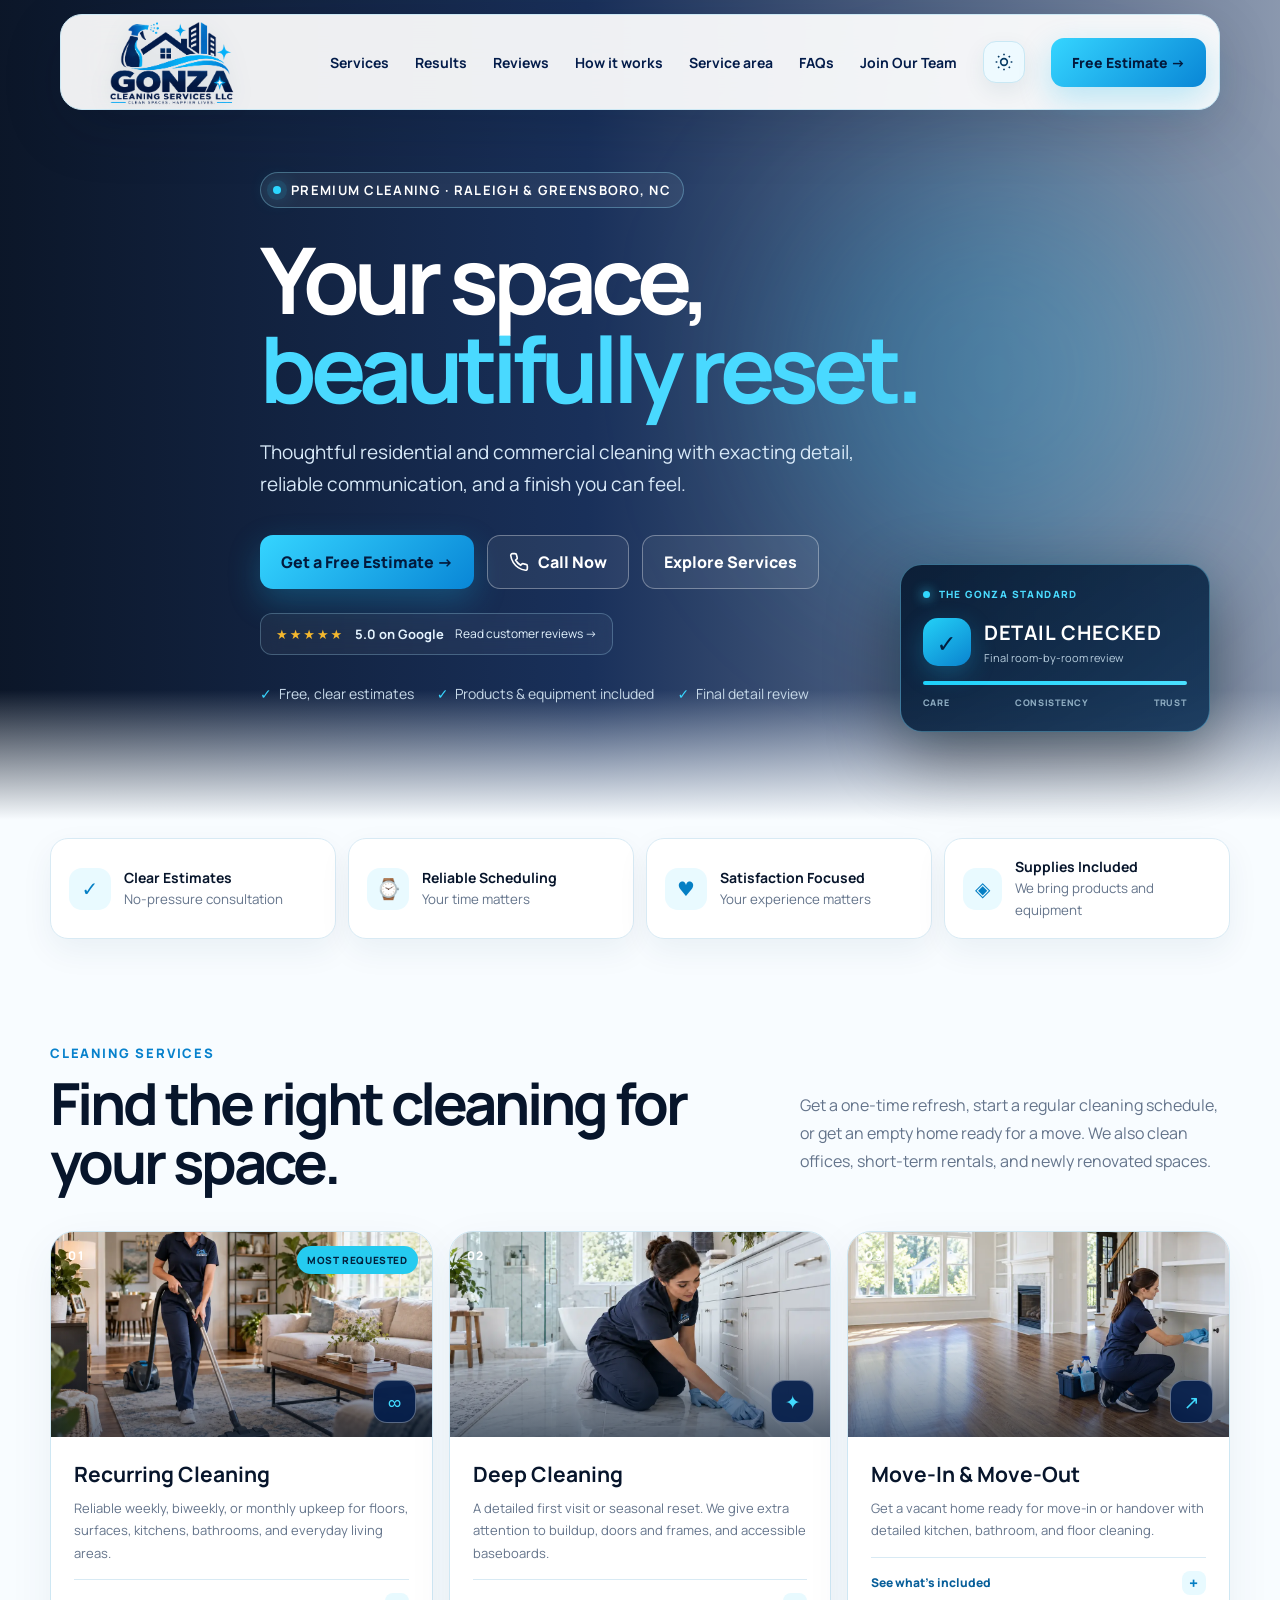
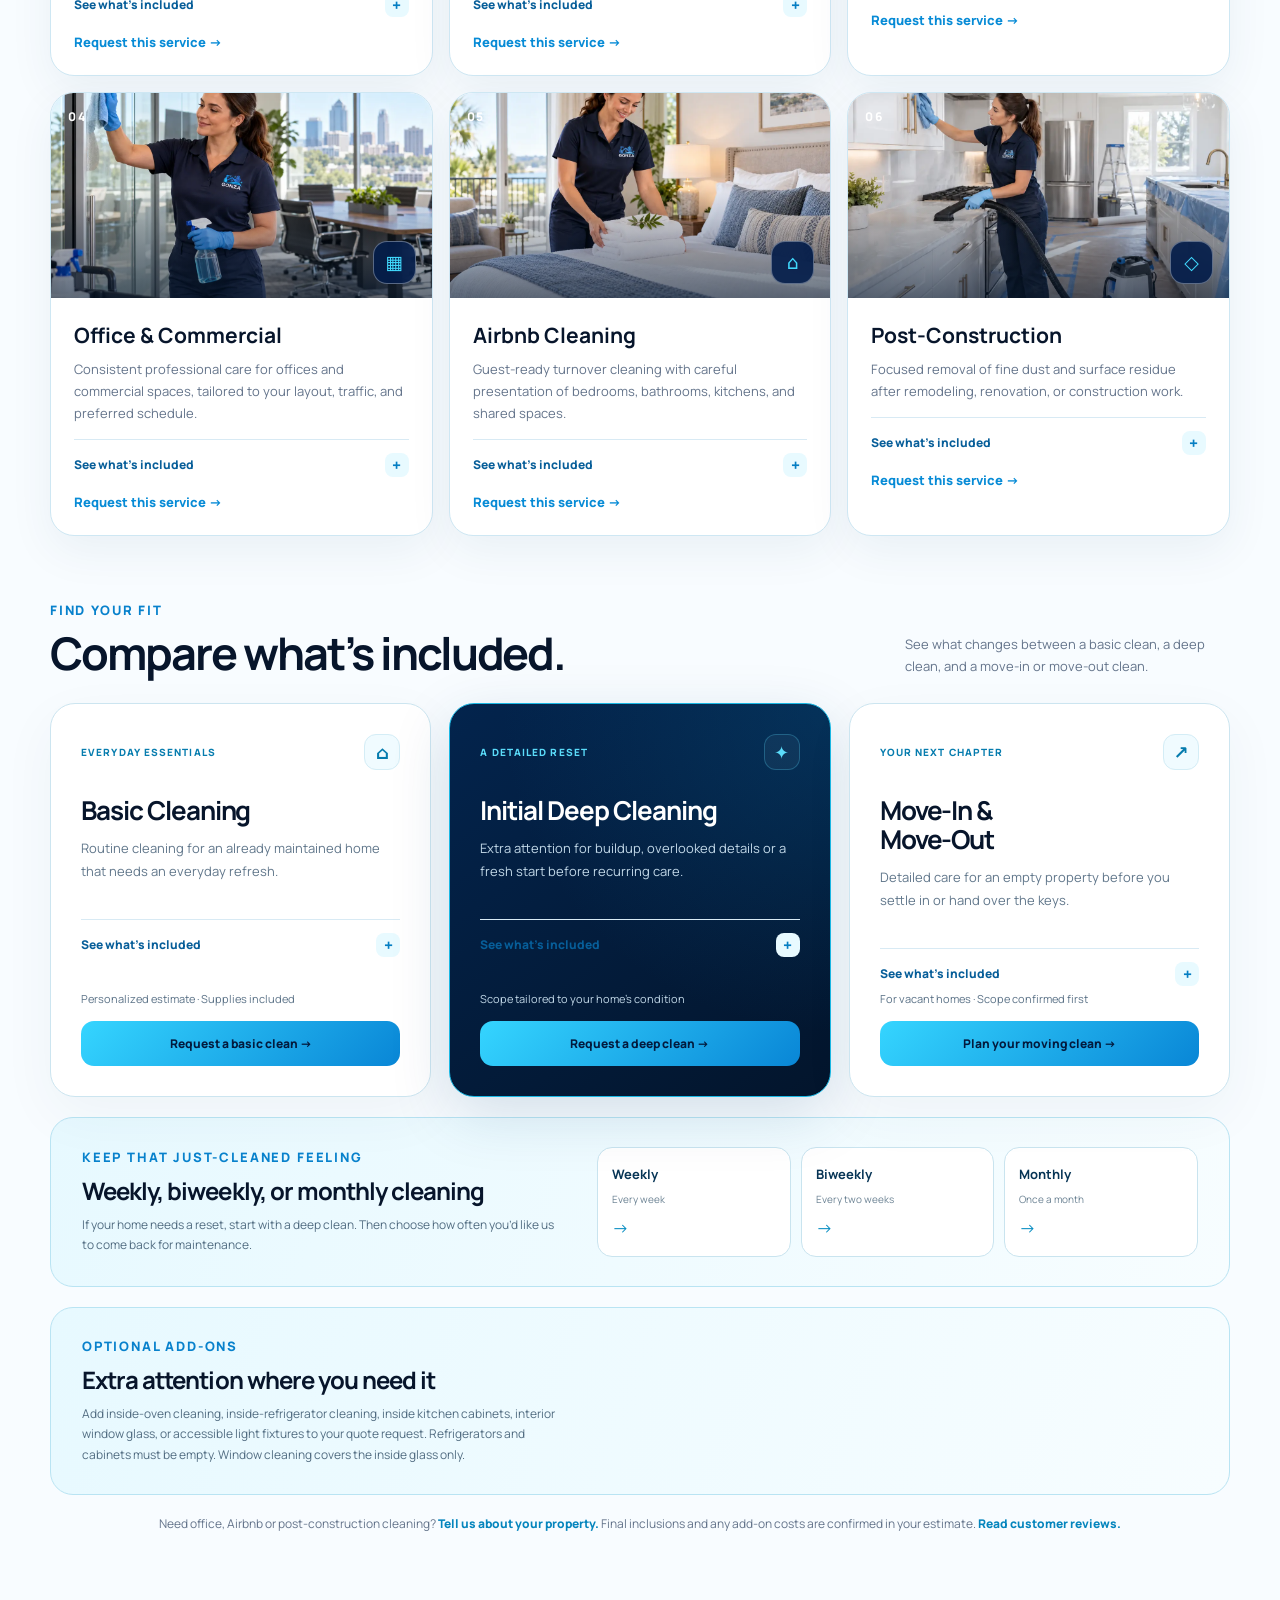
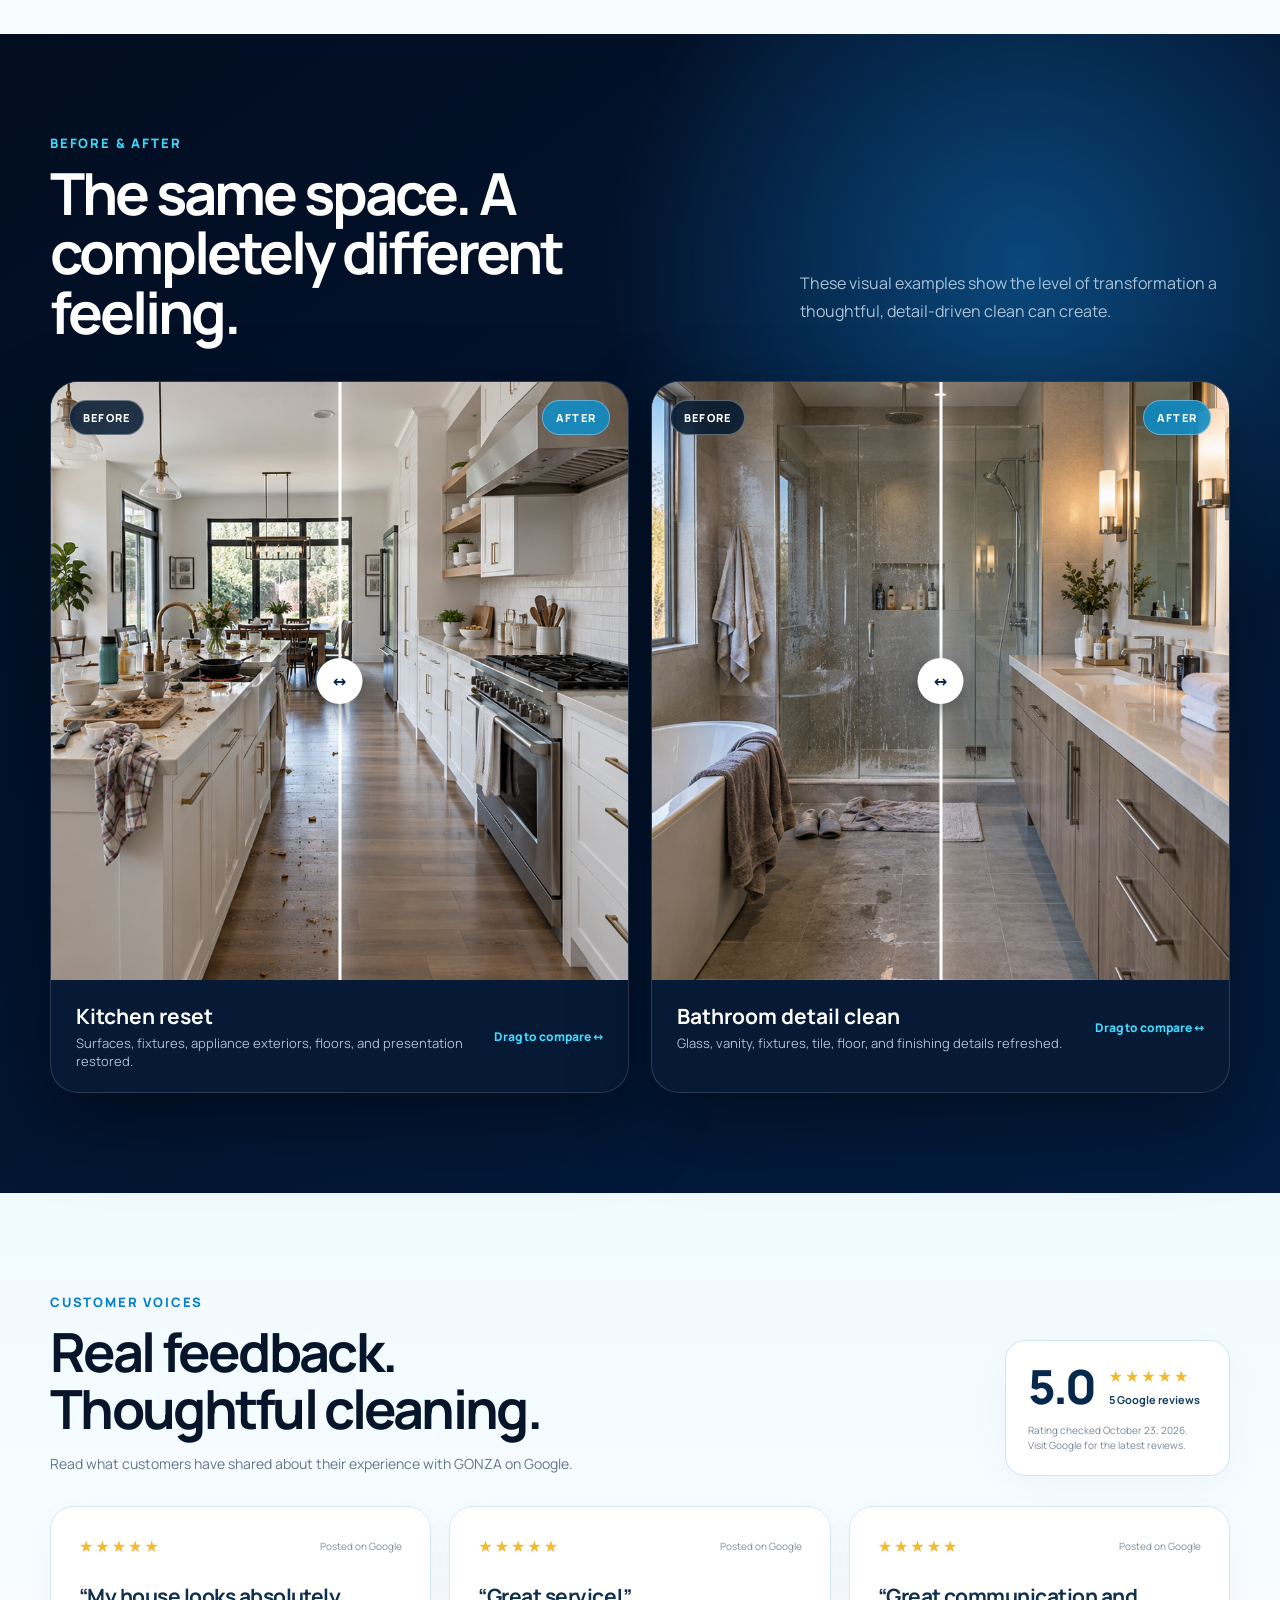
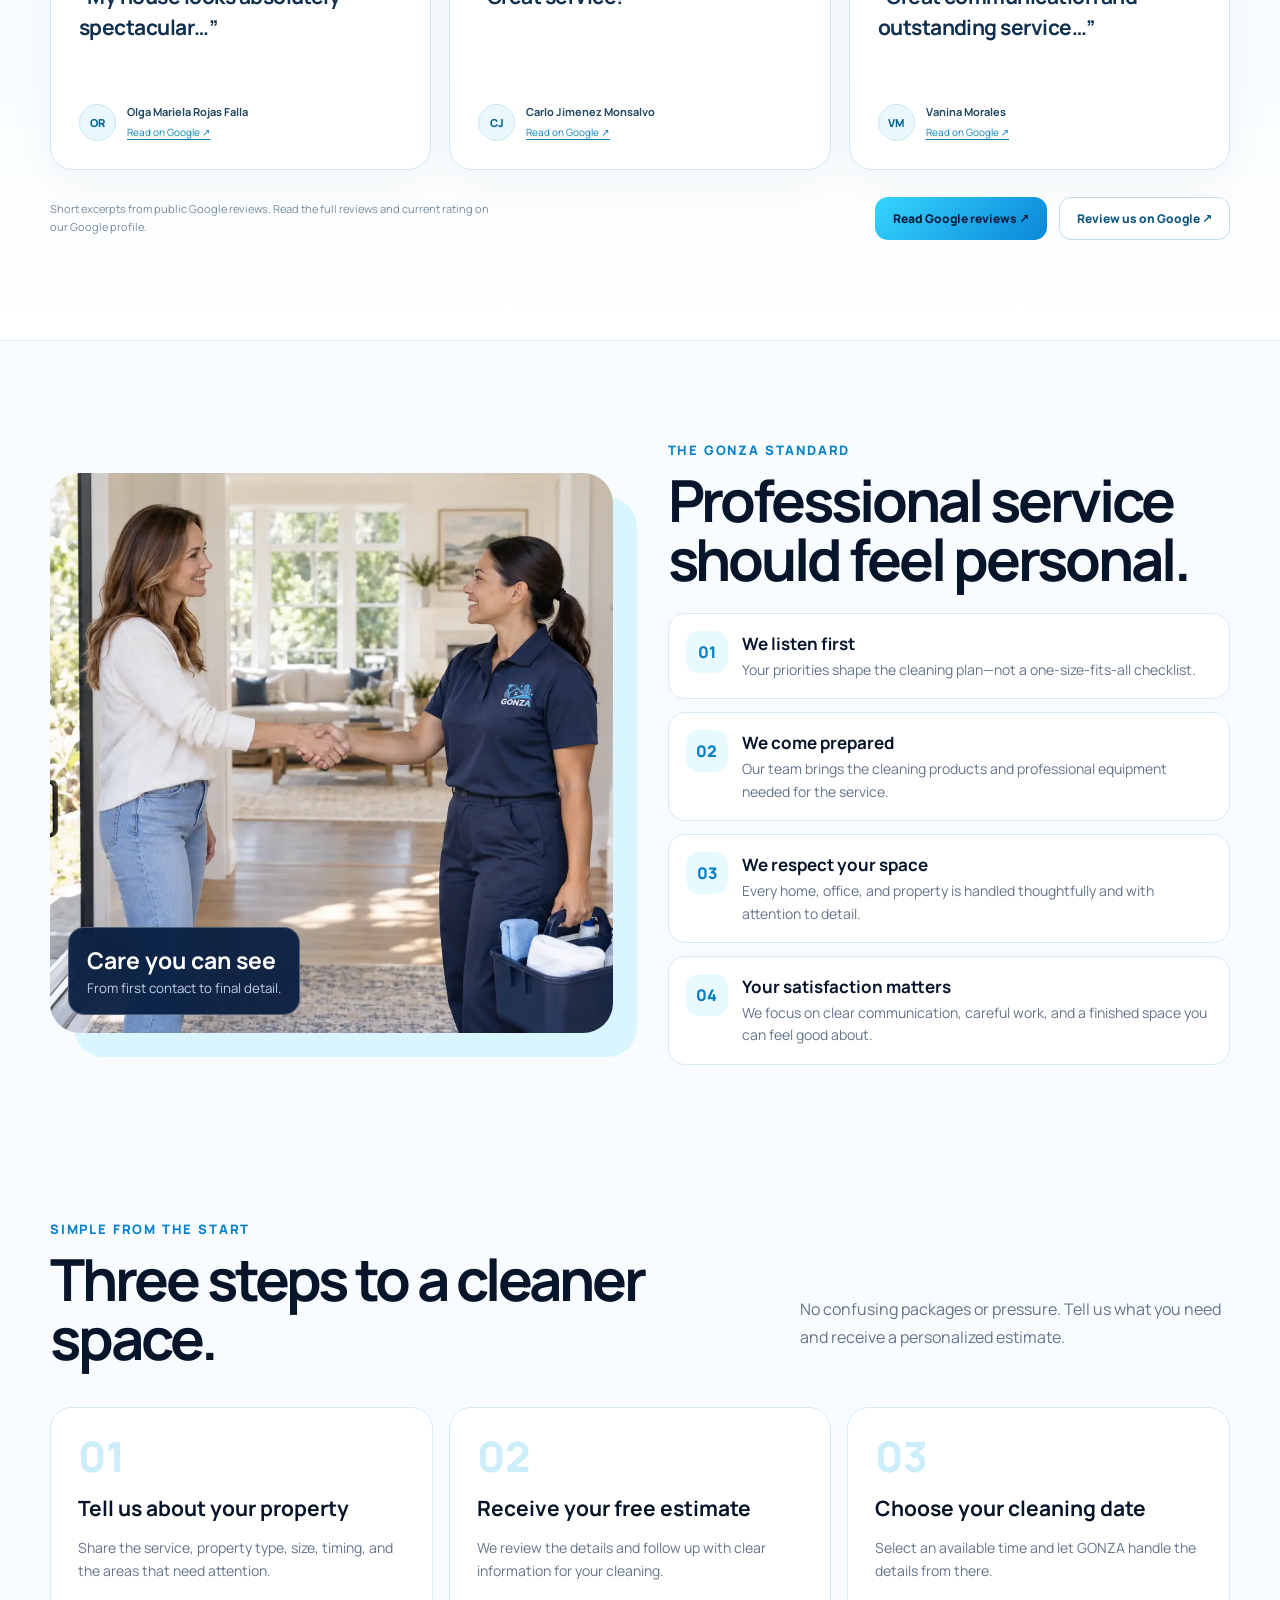
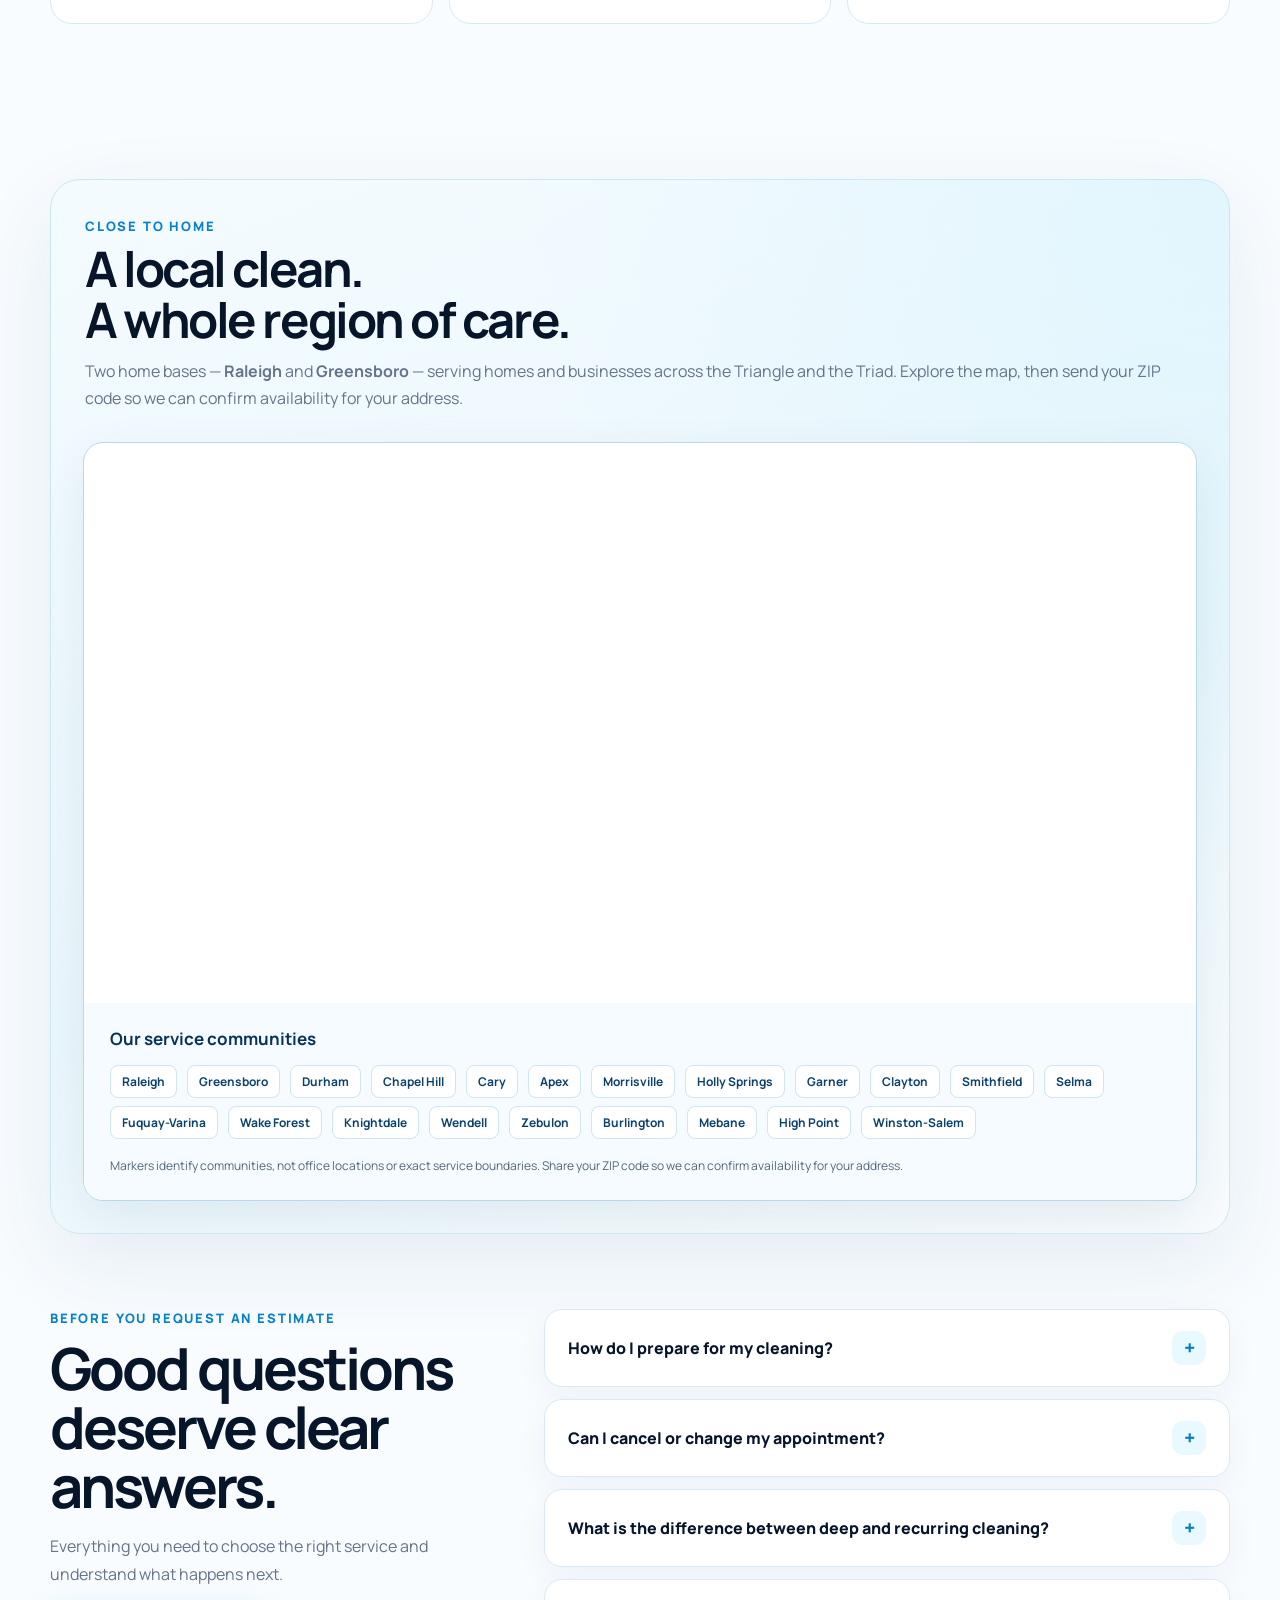
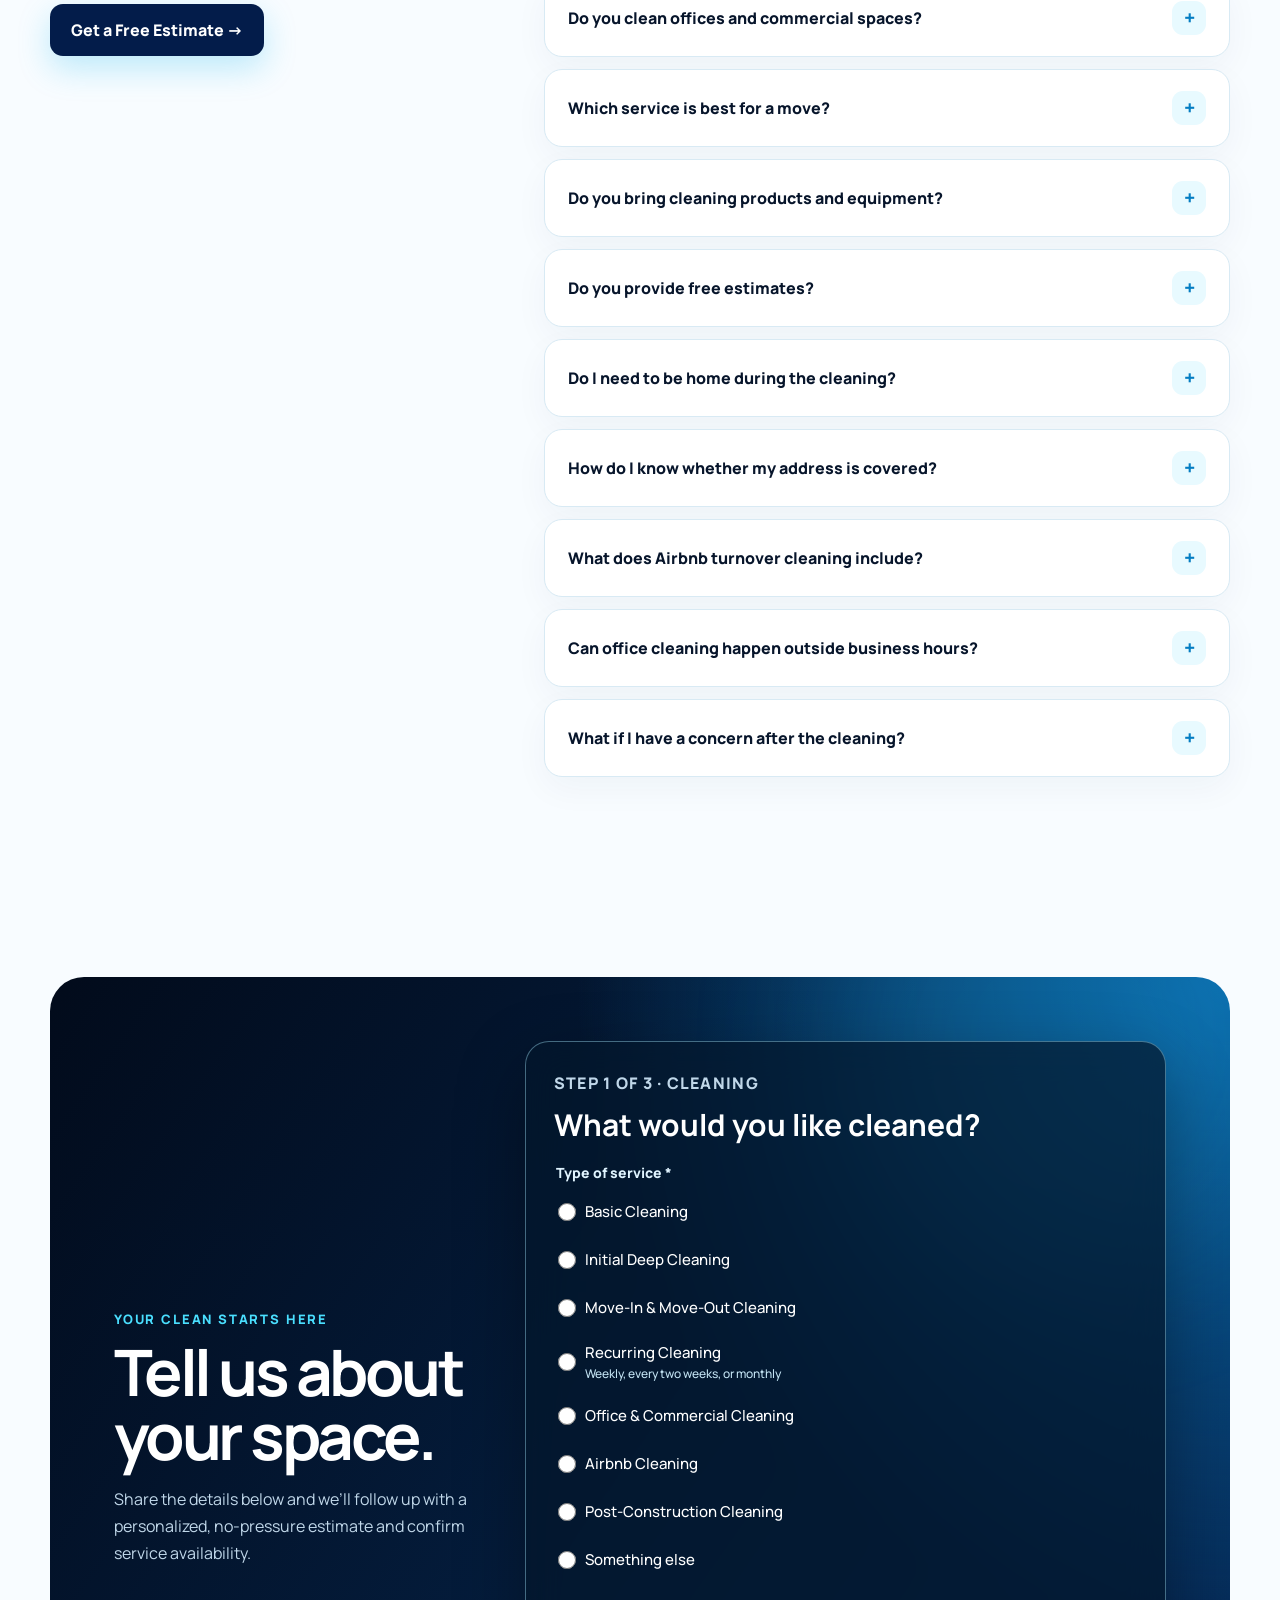
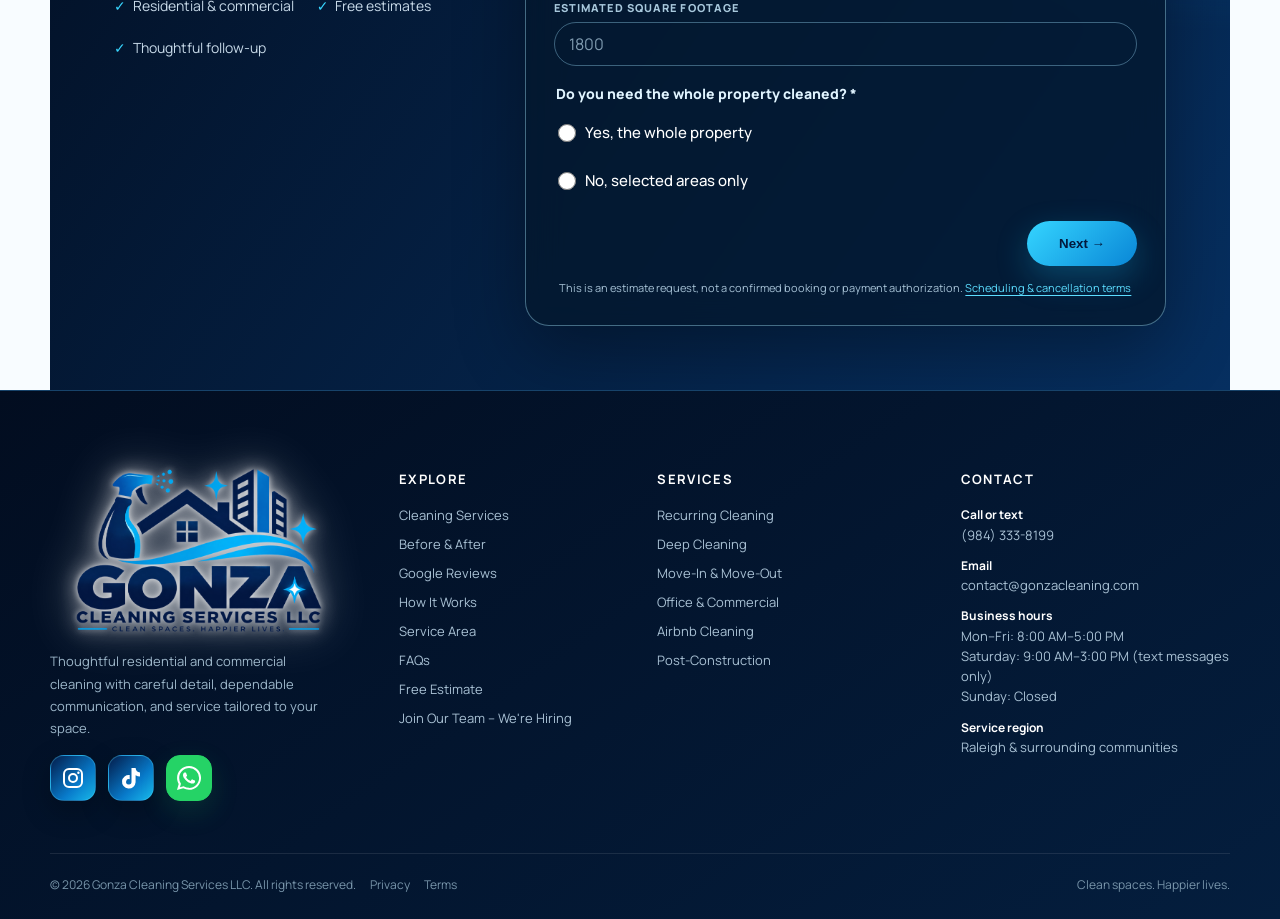
==== commit e3b7cf8a: "Add Triad cities and highlight Raleigh & Greensboro" ====
--- a/index.html
+++ b/index.html
@@ -3,8 +3,8 @@
 <head>
 <meta charset="utf-8">
 <meta name="viewport" content="width=device-width,initial-scale=1">
-<title>House & Commercial Cleaning Raleigh NC | Gonza Cleaning</title>
-<meta name="description" content="Professional house, office and commercial cleaning in Raleigh, NC and surrounding communities. Recurring, deep, move-in/out, Airbnb and post-construction cleaning. Request a free estimate.">
+<title>House & Commercial Cleaning Raleigh & Greensboro NC | Gonza Cleaning</title>
+<meta name="description" content="Professional house, office and commercial cleaning in Raleigh, Greensboro, NC and surrounding communities. Recurring, deep, move-in/out, Airbnb and post-construction cleaning. Request a free estimate.">
 <meta name="robots" content="index,follow,max-image-preview:large">
 <meta name="author" content="Gonza Cleaning Services LLC">
 <meta name="google-site-verification" content="qsQ0ehqUxSFcvXAWg-Dt6tENBDuWMtFg8DefJDuPakU">
@@ -14,7 +14,7 @@
 <link rel="preconnect" href="https://fonts.googleapis.com"><link rel="preconnect" href="https://fonts.gstatic.com" crossorigin>
 <link href="https://fonts.googleapis.com/css2?family=Manrope:wght@400;500;600;700;800&display=swap" rel="stylesheet">
 <link rel="icon" type="image/png" sizes="192x192" href="/favicon.png">
-<script type="application/ld+json">{"@context":"https://schema.org","@type":["LocalBusiness","HouseCleaning"],"name":"Gonza Cleaning Services LLC","alternateName":"Gonza Cleaning","url":"https://www.gonzacleaning.com/","logo":"https://www.gonzacleaning.com/assets/gonza-logo-primary-transparent.png","image":"https://www.gonzacleaning.com/assets/gonza-logo-main.jpg","telephone":"+1-984-333-8199","email":"contact@gonzacleaning.com","priceRange":"$","description":"Professional residential, office and commercial cleaning serving Raleigh, North Carolina and surrounding communities.","areaServed":["Raleigh","Durham","Chapel Hill","Cary","Apex","Morrisville","Holly Springs","Garner","Clayton","Smithfield","Selma","Fuquay-Varina","Wake Forest","Knightdale","Wendell","Zebulon"],"openingHoursSpecification":[{"@type":"OpeningHoursSpecification","dayOfWeek":["Monday","Tuesday","Wednesday","Thursday","Friday"],"opens":"08:00","closes":"17:00"}],"sameAs":["https://www.instagram.com/gonzacleaning/","https://www.tiktok.com/@gonza.cleaning.ser"]}</script>
+<script type="application/ld+json">{"@context":"https://schema.org","@type":["LocalBusiness","HouseCleaning"],"name":"Gonza Cleaning Services LLC","alternateName":"Gonza Cleaning","url":"https://www.gonzacleaning.com/","logo":"https://www.gonzacleaning.com/assets/gonza-logo-primary-transparent.png","image":"https://www.gonzacleaning.com/assets/gonza-logo-main.jpg","telephone":"+1-984-333-8199","email":"contact@gonzacleaning.com","priceRange":"$","description":"Professional residential, office and commercial cleaning serving Raleigh, Greensboro and surrounding communities in North Carolina.","areaServed":["Raleigh","Greensboro","Durham","Chapel Hill","Cary","Apex","Morrisville","Holly Springs","Garner","Clayton","Smithfield","Selma","Fuquay-Varina","Wake Forest","Knightdale","Wendell","Zebulon","Burlington","Mebane","High Point","Winston-Salem"],"openingHoursSpecification":[{"@type":"OpeningHoursSpecification","dayOfWeek":["Monday","Tuesday","Wednesday","Thursday","Friday"],"opens":"08:00","closes":"17:00"}],"sameAs":["https://www.instagram.com/gonzacleaning/","https://www.tiktok.com/@gonza.cleaning.ser"]}</script>
 <meta name="theme-color" content="#f8fcff">
 <meta property="og:site_name" content="Gonza Cleaning Services">
 <meta property="og:locale" content="en_US">
@@ -74,7 +74,7 @@
 <body>
 <nav class="nav"><a class="brand" href="#top" aria-label="Gonza Cleaning Services home"><img src="assets/gonza-logo-primary-transparent.png" alt="GONZA CLEANING SERVICES LLC"></a><div class="navlinks"><a href="#services">Services</a><a href="#results">Results</a><a href="#reviews">Reviews</a><a href="#process">How it works</a><a href="#service-area">Service area</a><a href="#faq">FAQs</a><a href="join-our-team.html">Join Our Team</a><button class="theme-toggle" id="themeToggle" type="button" aria-label="Switch to dark theme" aria-pressed="false" title="Change color theme"><svg class="sun" viewBox="0 0 24 24" fill="none" stroke="currentColor" stroke-width="2" aria-hidden="true"><circle cx="12" cy="12" r="4"></circle><path d="M12 2v2M12 20v2M4.9 4.9l1.4 1.4M17.7 17.7l1.4 1.4M2 12h2M20 12h2M4.9 19.1l1.4-1.4M17.7 6.3l1.4-1.4"></path></svg><svg class="moon" viewBox="0 0 24 24" fill="none" stroke="currentColor" stroke-width="2" aria-hidden="true"><path d="M20 15.2A8.5 8.5 0 0 1 8.8 4 8.5 8.5 0 1 0 20 15.2z"></path></svg></button><a class="btn" href="#estimate">Free Estimate →</a></div></nav>
 <main id="top">
-<section class="hero"><div class="glow"></div><div class="container hero-copy"><div class="eyebrow"><span class="pulse"></span>Premium cleaning · Raleigh, NC</div><h1>Your space,<br><span>beautifully reset.</span></h1><p>Thoughtful residential and commercial cleaning with exacting detail, reliable communication, and a finish you can feel.</p><div class="hero-actions"><a class="btn" href="#estimate">Get a Free Estimate →</a><a class="btn outline hero-call" href="tel:+19843338199" aria-label="Call GONZA Cleaning Services at (984) 333-8199"><svg viewBox="0 0 24 24" fill="none" stroke="currentColor" stroke-width="2" aria-hidden="true"><path d="M22 16.9v3a2 2 0 0 1-2.2 2 19.8 19.8 0 0 1-8.6-3.1 19.5 19.5 0 0 1-6-6A19.8 19.8 0 0 1 2.1 4.2 2 2 0 0 1 4.1 2h3a2 2 0 0 1 2 1.7c.1 1 .3 1.9.7 2.8a2 2 0 0 1-.5 2.1L8 9.9a16 16 0 0 0 6 6l1.3-1.3a2 2 0 0 1 2.1-.5c.9.4 1.8.6 2.8.7a2 2 0 0 1 1.8 2.1z"/></svg>Call Now</a><a class="btn outline" href="#services">Explore Services</a></div><a class="review-chip" href="#reviews"><span class="review-stars" aria-hidden="true">★★★★★</span><strong>5.0 on Google</strong><span>Read customer reviews →</span></a><div class="trustline"><span>Free, clear estimates</span><span>Products &amp; equipment included</span><span>Final detail review</span></div></div><div class="hero-card" role="note" aria-label="The GONZA quality standard"><div class="quality-top"><span class="quality-dot"></span>THE GONZA STANDARD</div><div class="quality-main"><span class="quality-check">✓</span><div><strong>DETAIL CHECKED</strong><small>Final room-by-room review</small></div></div><div class="quality-meter"><i></i></div><div class="quality-foot"><span>CARE</span><span>CONSISTENCY</span><span>TRUST</span></div></div></section>
+<section class="hero"><div class="glow"></div><div class="container hero-copy"><div class="eyebrow"><span class="pulse"></span>Premium cleaning · Raleigh &amp; Greensboro, NC</div><h1>Your space,<br><span>beautifully reset.</span></h1><p>Thoughtful residential and commercial cleaning with exacting detail, reliable communication, and a finish you can feel.</p><div class="hero-actions"><a class="btn" href="#estimate">Get a Free Estimate →</a><a class="btn outline hero-call" href="tel:+19843338199" aria-label="Call GONZA Cleaning Services at (984) 333-8199"><svg viewBox="0 0 24 24" fill="none" stroke="currentColor" stroke-width="2" aria-hidden="true"><path d="M22 16.9v3a2 2 0 0 1-2.2 2 19.8 19.8 0 0 1-8.6-3.1 19.5 19.5 0 0 1-6-6A19.8 19.8 0 0 1 2.1 4.2 2 2 0 0 1 4.1 2h3a2 2 0 0 1 2 1.7c.1 1 .3 1.9.7 2.8a2 2 0 0 1-.5 2.1L8 9.9a16 16 0 0 0 6 6l1.3-1.3a2 2 0 0 1 2.1-.5c.9.4 1.8.6 2.8.7a2 2 0 0 1 1.8 2.1z"/></svg>Call Now</a><a class="btn outline" href="#services">Explore Services</a></div><a class="review-chip" href="#reviews"><span class="review-stars" aria-hidden="true">★★★★★</span><strong>5.0 on Google</strong><span>Read customer reviews →</span></a><div class="trustline"><span>Free, clear estimates</span><span>Products &amp; equipment included</span><span>Final detail review</span></div></div><div class="hero-card" role="note" aria-label="The GONZA quality standard"><div class="quality-top"><span class="quality-dot"></span>THE GONZA STANDARD</div><div class="quality-main"><span class="quality-check">✓</span><div><strong>DETAIL CHECKED</strong><small>Final room-by-room review</small></div></div><div class="quality-meter"><i></i></div><div class="quality-foot"><span>CARE</span><span>CONSISTENCY</span><span>TRUST</span></div></div></section>
 <div class="trustbar"><div class="container trustgrid"><div class="trustitem"><div class="trusticon">✓</div><div><strong>Clear Estimates</strong><small>No-pressure consultation</small></div></div><div class="trustitem"><div class="trusticon">⌚</div><div><strong>Reliable Scheduling</strong><small>Your time matters</small></div></div><div class="trustitem"><div class="trusticon">✦</div><div><strong>Detailed Service</strong><small>Thoughtful room-by-room care</small></div></div><div class="trustitem"><div class="trusticon">◈</div><div><strong>Supplies Included</strong><small>We bring products and equipment</small></div></div></div></div>
 <section class="services" id="services"><div class="container"><div class="head reveal"><div><div class="kicker">Cleaning services</div><h2>Find the right cleaning for your space.</h2></div><p>Get a one-time refresh, start a regular cleaning schedule, or get an empty home ready for a move. We also clean offices, short-term rentals, and newly renovated spaces.</p></div><div class="service-grid">
 <article class="service reveal"><span class="tag">Most requested</span><div class="service-media"><img src="assets/service-recurring.webp" width="1200" height="900" loading="lazy" alt="Professional cleaner vacuuming a furnished living room during recurring home care"><span class="service-num">01</span><div class="svc-icon">∞</div></div><div class="service-body"><h3>Recurring Cleaning</h3><p>Reliable weekly, biweekly, or monthly upkeep for floors, surfaces, kitchens, bathrooms, and everyday living areas.</p><a href="#estimate" data-service="Recurring Cleaning">Request this service →</a></div></article>
@@ -96,8 +96,8 @@
 <section class="promise"><div class="container promise-grid"><div class="promise-photo reveal"><img src="assets/gonza-customer-care.webp" width="1400" height="1050" loading="lazy" alt="Homeowner welcoming a GONZA cleaning professional into a bright modern home"><div class="promise-badge"><strong>Care you can see</strong><small>From first contact to final detail.</small></div></div><div><div class="kicker">The GONZA standard</div><h2>Professional service should feel personal.</h2><div class="points"><div class="point reveal"><i>01</i><div><h3>We listen first</h3><p>Your priorities shape the cleaning plan—not a one-size-fits-all checklist.</p></div></div><div class="point reveal"><i>02</i><div><h3>We come prepared</h3><p>Our team brings the cleaning products and professional equipment needed for the service.</p></div></div><div class="point reveal"><i>03</i><div><h3>We respect your space</h3><p>Every home, office, and property is handled thoughtfully and with attention to detail.</p></div></div><div class="point reveal"><i>04</i><div><h3>Your satisfaction matters</h3><p>We focus on clear communication, careful work, and a finished space you can feel good about.</p></div></div></div></div></div></section>
 <section class="process" id="process"><div class="container"><div class="head reveal"><div><div class="kicker">Simple from the start</div><h2>Three steps to a cleaner space.</h2></div><p>No confusing packages or pressure. Tell us what you need and receive a personalized estimate.</p></div><div class="steps"><article class="step reveal"><div class="stepnum">01</div><h3>Tell us about your property</h3><p>Share the service, property type, size, timing, and the areas that need attention.</p></article><article class="step reveal"><div class="stepnum">02</div><h3>Receive your free estimate</h3><p>We review the details and follow up with clear information for your cleaning.</p></article><article class="step reveal"><div class="stepnum">03</div><h3>Choose your cleaning date</h3><p>Select an available time and let GONZA handle the details from there.</p></article></div></div></section>
 <section class="area" id="service-area"><div class="container"><div class="area-card reveal">
-<div class="area-copy"><div class="kicker">Close to home</div><h2>A local clean.<br>A whole region of care.</h2><p>Based in Raleigh, serving homes and businesses across the communities below. Explore the map, then send your ZIP code so we can confirm availability for your address.</p></div>
-<div class="google-coverage"><iframe id="serviceMap" src="https://www.google.com/maps/d/embed?mid=1IG_osBrdLlbjcNO-KXA5b-If0UBnrs4&amp;ehbc=2E312F&amp;noprof=1&amp;ll=35.75%2C-78.666555&amp;z=10" width="1120" height="560" loading="lazy" title="GONZA Cleaning Services — 16 service communities around Raleigh" referrerpolicy="strict-origin-when-cross-origin" allowfullscreen></iframe><div class="google-coverage-info"><h3>Our service communities</h3><ul class="google-coverage-cities"><li>Raleigh</li><li>Durham</li><li>Chapel Hill</li><li>Cary</li><li>Apex</li><li>Morrisville</li><li>Holly Springs</li><li>Garner</li><li>Clayton</li><li>Smithfield</li><li>Selma</li><li>Fuquay-Varina</li><li>Wake Forest</li><li>Knightdale</li><li>Wendell</li><li>Zebulon</li></ul><p>Markers identify communities, not office locations or exact service boundaries. Share your ZIP code so we can confirm availability for your address.</p></div></div></div></div></section>
+<div class="area-copy"><div class="kicker">Close to home</div><h2>A local clean.<br>A whole region of care.</h2><p>Two home bases — <strong>Raleigh</strong> and <strong>Greensboro</strong> — serving homes and businesses across the Triangle and the Triad. Explore the map, then send your ZIP code so we can confirm availability for your address.</p></div>
+<div class="google-coverage"><iframe id="serviceMap" src="https://www.google.com/maps/d/embed?mid=1IG_osBrdLlbjcNO-KXA5b-If0UBnrs4&amp;ehbc=2E312F&amp;noprof=1&amp;ll=35.90%2C-79.30&amp;z=8" width="1120" height="560" loading="lazy" title="GONZA Cleaning Services — 21 service communities in the Triangle and Triad" referrerpolicy="strict-origin-when-cross-origin" allowfullscreen></iframe><div class="google-coverage-info"><h3>Our service communities</h3><ul class="google-coverage-cities"><li><strong>Raleigh</strong></li><li><strong>Greensboro</strong></li><li>Durham</li><li>Chapel Hill</li><li>Cary</li><li>Apex</li><li>Morrisville</li><li>Holly Springs</li><li>Garner</li><li>Clayton</li><li>Smithfield</li><li>Selma</li><li>Fuquay-Varina</li><li>Wake Forest</li><li>Knightdale</li><li>Wendell</li><li>Zebulon</li><li>Burlington</li><li>Mebane</li><li>High Point</li><li>Winston-Salem</li></ul><p>Markers identify communities, not office locations or exact service boundaries. Share your ZIP code so we can confirm availability for your address.</p></div></div></div></div></section>
 <section class="faq" id="faq"><div class="container faq-grid"><div class="faq-intro reveal"><div class="kicker">Before you request an estimate</div><h2>Good questions deserve clear answers.</h2><p>Everything you need to choose the right service and understand what happens next.</p><a class="btn dark" href="#estimate">Get a Free Estimate →</a></div><div class="faq-list"><details class="reveal"><summary>How do I prepare for my cleaning?</summary><p>Arrange access, put away valuables and personal items, and let us know about pets or delicate surfaces. For inside-cabinet or appliance cleaning, please empty those areas beforehand. We bring the products and equipment for the agreed service.</p></details><details class="reveal"><summary>Can I cancel or change my appointment?</summary><p>Yes. Please let us know as early as possible if your plans change. Our service policies explain cancellations, rescheduling and property access, including any applicable fees, before your appointment is confirmed. <a href="terms.html#cancellations" target="_blank" rel="noopener noreferrer">Read our service policies</a>. Sending an estimate request does not reserve an appointment or authorize a charge.</p></details><details class="reveal"><summary>What is the difference between deep and recurring cleaning?</summary><p>Deep Cleaning is the detailed reset for buildup and overlooked areas. Recurring Cleaning maintains that result weekly, biweekly, or monthly with consistent care for everyday living spaces.</p></details><details class="reveal"><summary>Do you clean offices and commercial spaces?</summary><p>Yes. We create cleaning plans for offices and commercial spaces based on the property size, layout, traffic, priorities, and preferred service frequency.</p></details><details class="reveal"><summary>Which service is best for a move?</summary><p>Move-In &amp; Move-Out Cleaning is designed for an empty property, when cabinets, closets, floors, and other surfaces are fully accessible. Share your timing and property details so we can tailor the estimate.</p></details><details class="reveal"><summary>Do you bring cleaning products and equipment?</summary><p>Yes. GONZA brings the cleaning products and professional equipment needed for the scheduled service. Tell us in advance about any product preferences or sensitive surfaces.</p></details><details class="reveal"><summary>Do you provide free estimates?</summary><p>Yes. Send the property size, ZIP code, service needed, and any special priorities. We’ll review the details and follow up with a personalized, no-pressure estimate.</p></details><details class="reveal"><summary>Do I need to be home during the cleaning?</summary><p>Not necessarily. Access arrangements can be discussed and confirmed with you before the visit so the plan is clear and comfortable for everyone.</p></details><details class="reveal"><summary>How do I know whether my address is covered?</summary><p>Review the service cities listed above, then include your ZIP code in the form. We’ll confirm availability for your exact address before scheduling.</p></details></div></div></section>
 <section class="cta" id="estimate"><div class="cta-grid"><div class="cta-content"><div class="kicker" style="color:#4adfff">Your clean starts here</div><h2>Tell us about your space.</h2><p>Share the details below and we’ll follow up with a personalized, no-pressure estimate and confirm service availability.</p><div class="trustline"><span>Residential &amp; commercial</span><span>Free estimates</span><span>Thoughtful follow-up</span></div></div><form class="estimate-form" id="estimateForm" action="https://api.web3forms.com/submit" method="POST"><input type="hidden" name="access_key" value="4a6340ba-fec6-4b7b-bb6e-03b7d6c49efc"><input type="text" name="_honey" tabindex="-1" autocomplete="off" style="display:none"><p class="quote-progress" id="quoteProgress" role="status" hidden></p><div class="quote-step" data-quote-step="1"><h3 tabindex="-1">What would you like cleaned?</h3><div class="form-grid"><fieldset class="quote-scope field full"><legend>Type of service *</legend><div class="quote-choices quote-services">
 <label><input type="radio" name="service" value="Basic Cleaning" required> Basic Cleaning</label>
@@ -108,7 +108,7 @@
 <label><input type="radio" name="service" value="Airbnb Cleaning"> Airbnb Cleaning</label>
 <label><input type="radio" name="service" value="Post-Construction Cleaning"> Post-Construction Cleaning</label>
 <label><input type="radio" name="service" value="Something else"> Something else</label>
-</div></fieldset><fieldset class="estimate-extras field full" id="quoteExtras" hidden disabled><legend>Add-ons</legend><p>Select your priorities. We will confirm what is included and any additional cost in your estimate.</p><div class="extra-options"><label><input type="checkbox" name="priority_inside_oven" value="Requested"><span>Inside oven</span></label><label><input type="checkbox" name="priority_inside_refrigerator" value="Requested"><span>Inside refrigerator</span></label><label><input type="checkbox" name="priority_interior_windows" value="Requested"><span>Interior windows</span></label><label><input type="checkbox" name="priority_inside_cabinets" value="Requested"><span>Inside empty cabinets</span></label><label id="baseboardExtra"><input type="checkbox" name="priority_baseboards" value="Requested"><span>Baseboard detail</span></label><label><input type="checkbox" name="priority_light_fixtures" value="Requested"><span>Accessible light fixtures</span></label><label><input type="checkbox" name="priority_none" value="None"><span>None</span></label></div><small class="field-hint">Refrigerators and cabinets must be empty. Interior windows cover the inside glass only.</small></fieldset><fieldset class="quote-scope field full" id="quoteFrequency" hidden disabled><legend id="frequencyLegend">Would you like ongoing cleaning?</legend><div class="quote-choices"><label><input type="radio" name="frequency" value="Weekly"> Weekly</label><label><input type="radio" name="frequency" value="Biweekly"> Every two weeks</label><label><input type="radio" name="frequency" value="Monthly"> Monthly</label><label><input type="radio" name="frequency" value="One-time"> No, just one service</label><label><input type="radio" name="frequency" value="Not sure yet"> Not sure yet</label></div></fieldset><div class="field full"><label for="sqft">Estimated square footage</label><input id="sqft" name="square_feet" type="number" min="0" inputmode="numeric" placeholder="1800"></div><fieldset class="quote-scope field full"><legend>Do you need the whole property cleaned? *</legend><div class="quote-choices"><label><input type="radio" name="cleaning_scope" value="Whole property" required> Yes, the whole property</label><label><input type="radio" name="cleaning_scope" value="Selected areas"> No, selected areas only</label></div></fieldset><div class="field full" id="scopeDetail"><label for="areas">Which areas should we clean?</label><textarea id="areas" name="cleaning_areas" placeholder="For example: kitchen, two bathrooms and the primary bedroom"></textarea></div></div></div><div class="quote-step" data-quote-step="2"><h3 tabindex="-1">Tell us about the property</h3><div class="form-grid"><div class="field"><label for="propertyType">Property type *</label><select id="propertyType" name="property_type" required><option value="" disabled selected>Choose one…</option><option>House</option><option>Apartment / Condo</option><option>Office</option><option>Commercial Space</option><option>Airbnb / Short-Term Rental</option><option>Other</option></select></div><div class="field third residential-field"><label for="bedrooms">Bedrooms</label><input id="bedrooms" name="bedrooms" type="number" min="0" inputmode="numeric" placeholder="3"></div><div class="field third residential-field"><label for="bathrooms">Bathrooms</label><input id="bathrooms" name="bathrooms" type="number" min="0" step="0.5" inputmode="decimal" placeholder="2"></div><div class="field"><label for="zip">ZIP code *</label><input id="zip" name="zip_code" inputmode="numeric" autocomplete="postal-code" pattern="[0-9]{5}" maxlength="5" placeholder="27601" required></div><div class="field"><label for="serviceCity">City</label><select id="serviceCity" name="service_city" autocomplete="address-level2"><option value="">Choose your community…</option><option>Raleigh</option><option>Durham</option><option>Chapel Hill</option><option>Cary</option><option>Apex</option><option>Morrisville</option><option>Holly Springs</option><option>Garner</option><option>Clayton</option><option>Smithfield</option><option>Selma</option><option>Fuquay-Varina</option><option>Wake Forest</option><option>Knightdale</option><option>Wendell</option><option>Zebulon</option><option>Another nearby community</option></select></div><div class="field full"><label for="preferredDate">Preferred date</label><input type="date" id="preferredDate" name="preferred_date" aria-describedby="dateHint"><small class="field-hint" id="dateHint">A preference only. We will confirm availability before booking.</small></div></div></div><div class="quote-step" data-quote-step="3"><h3 tabindex="-1">Where should we send your quote?</h3><div class="form-grid"><div class="field"><label for="name">Full name *</label><input id="name" name="name" autocomplete="name" placeholder="Jane Smith" required></div><div class="field"><label for="phone">Phone *</label><input id="phone" name="phone" type="tel" autocomplete="tel" placeholder="Your phone number" required></div><div class="field"><label for="email">Email *</label><input id="email" name="email" type="email" required autocomplete="email" placeholder="you@example.com"></div><div class="field full"><label for="address">Service address (optional)</label><input id="address" name="service_address" autocomplete="street-address" placeholder="Street address and apartment / unit"></div><div class="field full"><label for="leadSource">How did you hear about us? (optional)</label><select id="leadSource" name="lead_source"><option value="">Choose one…</option><option>Google</option><option>Facebook</option><option>Instagram</option><option>TikTok</option><option>Returning customer</option><option>Facebook group</option><option>Neighbor</option><option>Referral</option><option>Nextdoor</option><option>Other</option></select></div><div class="field full" id="sourceOther" hidden><label for="sourceDetails">Please specify (optional)</label><input id="sourceDetails" name="lead_source_details" disabled></div><div class="field full"><label for="notes">Anything we should know?</label><textarea id="notes" name="notes" placeholder="Access, pets, preferred days, business hours, or anything that needs extra attention…"></textarea></div></div></div><div class="quote-actions" id="quoteActions" hidden><button type="button" class="btn outline" id="quoteBack">Back</button><button type="button" class="btn" id="quoteNext">Next →</button></div><button class="btn" id="quoteSubmit" type="submit">Send My Request →</button><p class="form-note">Submit your details here. We will follow up with your personalized estimate.</p><div class="estimate-contact-options"><a id="estimateWhatsApp" href="https://wa.me/19843338199" target="_blank" rel="noopener noreferrer">Send via WhatsApp instead</a><a id="estimateEmail" href="mailto:contact@gonzacleaning.com">Send details by email instead</a><a href="sms:+19843338199">Text us</a><a href="tel:+19843338199">Call (984) 333-8199</a></div><noscript><p>Please <a href="https://wa.me/19843338199">message us on WhatsApp</a>, call (984) 333-8199, or email contact@gonzacleaning.com for your estimate.</p></noscript><p class="quote-policy-note">This is an estimate request, not a confirmed booking or payment authorization. <a href="terms.html#cancellations" target="_blank" rel="noopener noreferrer">Scheduling &amp; cancellation terms</a></p><div class="form-success" id="formSuccess" role="status" aria-live="polite"></div></form></div></section>
+</div></fieldset><fieldset class="estimate-extras field full" id="quoteExtras" hidden disabled><legend>Add-ons</legend><p>Select your priorities. We will confirm what is included and any additional cost in your estimate.</p><div class="extra-options"><label><input type="checkbox" name="priority_inside_oven" value="Requested"><span>Inside oven</span></label><label><input type="checkbox" name="priority_inside_refrigerator" value="Requested"><span>Inside refrigerator</span></label><label><input type="checkbox" name="priority_interior_windows" value="Requested"><span>Interior windows</span></label><label><input type="checkbox" name="priority_inside_cabinets" value="Requested"><span>Inside empty cabinets</span></label><label id="baseboardExtra"><input type="checkbox" name="priority_baseboards" value="Requested"><span>Baseboard detail</span></label><label><input type="checkbox" name="priority_light_fixtures" value="Requested"><span>Accessible light fixtures</span></label><label><input type="checkbox" name="priority_none" value="None"><span>None</span></label></div><small class="field-hint">Refrigerators and cabinets must be empty. Interior windows cover the inside glass only.</small></fieldset><fieldset class="quote-scope field full" id="quoteFrequency" hidden disabled><legend id="frequencyLegend">Would you like ongoing cleaning?</legend><div class="quote-choices"><label><input type="radio" name="frequency" value="Weekly"> Weekly</label><label><input type="radio" name="frequency" value="Biweekly"> Every two weeks</label><label><input type="radio" name="frequency" value="Monthly"> Monthly</label><label><input type="radio" name="frequency" value="One-time"> No, just one service</label><label><input type="radio" name="frequency" value="Not sure yet"> Not sure yet</label></div></fieldset><div class="field full"><label for="sqft">Estimated square footage</label><input id="sqft" name="square_feet" type="number" min="0" inputmode="numeric" placeholder="1800"></div><fieldset class="quote-scope field full"><legend>Do you need the whole property cleaned? *</legend><div class="quote-choices"><label><input type="radio" name="cleaning_scope" value="Whole property" required> Yes, the whole property</label><label><input type="radio" name="cleaning_scope" value="Selected areas"> No, selected areas only</label></div></fieldset><div class="field full" id="scopeDetail"><label for="areas">Which areas should we clean?</label><textarea id="areas" name="cleaning_areas" placeholder="For example: kitchen, two bathrooms and the primary bedroom"></textarea></div></div></div><div class="quote-step" data-quote-step="2"><h3 tabindex="-1">Tell us about the property</h3><div class="form-grid"><div class="field"><label for="propertyType">Property type *</label><select id="propertyType" name="property_type" required><option value="" disabled selected>Choose one…</option><option>House</option><option>Apartment / Condo</option><option>Office</option><option>Commercial Space</option><option>Airbnb / Short-Term Rental</option><option>Other</option></select></div><div class="field third residential-field"><label for="bedrooms">Bedrooms</label><input id="bedrooms" name="bedrooms" type="number" min="0" inputmode="numeric" placeholder="3"></div><div class="field third residential-field"><label for="bathrooms">Bathrooms</label><input id="bathrooms" name="bathrooms" type="number" min="0" step="0.5" inputmode="decimal" placeholder="2"></div><div class="field"><label for="zip">ZIP code *</label><input id="zip" name="zip_code" inputmode="numeric" autocomplete="postal-code" pattern="[0-9]{5}" maxlength="5" placeholder="27601" required></div><div class="field"><label for="serviceCity">City</label><select id="serviceCity" name="service_city" autocomplete="address-level2"><option value="">Choose your community…</option><option>Raleigh</option><option>Greensboro</option><option>Durham</option><option>Chapel Hill</option><option>Cary</option><option>Apex</option><option>Morrisville</option><option>Holly Springs</option><option>Garner</option><option>Clayton</option><option>Smithfield</option><option>Selma</option><option>Fuquay-Varina</option><option>Wake Forest</option><option>Knightdale</option><option>Wendell</option><option>Zebulon</option><option>Burlington</option><option>Mebane</option><option>High Point</option><option>Winston-Salem</option><option>Another nearby community</option></select></div><div class="field full"><label for="preferredDate">Preferred date</label><input type="date" id="preferredDate" name="preferred_date" aria-describedby="dateHint"><small class="field-hint" id="dateHint">A preference only. We will confirm availability before booking.</small></div></div></div><div class="quote-step" data-quote-step="3"><h3 tabindex="-1">Where should we send your quote?</h3><div class="form-grid"><div class="field"><label for="name">Full name *</label><input id="name" name="name" autocomplete="name" placeholder="Jane Smith" required></div><div class="field"><label for="phone">Phone *</label><input id="phone" name="phone" type="tel" autocomplete="tel" placeholder="Your phone number" required></div><div class="field"><label for="email">Email *</label><input id="email" name="email" type="email" required autocomplete="email" placeholder="you@example.com"></div><div class="field full"><label for="address">Service address (optional)</label><input id="address" name="service_address" autocomplete="street-address" placeholder="Street address and apartment / unit"></div><div class="field full"><label for="leadSource">How did you hear about us? (optional)</label><select id="leadSource" name="lead_source"><option value="">Choose one…</option><option>Google</option><option>Facebook</option><option>Instagram</option><option>TikTok</option><option>Returning customer</option><option>Facebook group</option><option>Neighbor</option><option>Referral</option><option>Nextdoor</option><option>Other</option></select></div><div class="field full" id="sourceOther" hidden><label for="sourceDetails">Please specify (optional)</label><input id="sourceDetails" name="lead_source_details" disabled></div><div class="field full"><label for="notes">Anything we should know?</label><textarea id="notes" name="notes" placeholder="Access, pets, preferred days, business hours, or anything that needs extra attention…"></textarea></div></div></div><div class="quote-actions" id="quoteActions" hidden><button type="button" class="btn outline" id="quoteBack">Back</button><button type="button" class="btn" id="quoteNext">Next →</button></div><button class="btn" id="quoteSubmit" type="submit">Send My Request →</button><p class="form-note">Submit your details here. We will follow up with your personalized estimate.</p><div class="estimate-contact-options"><a id="estimateWhatsApp" href="https://wa.me/19843338199" target="_blank" rel="noopener noreferrer">Send via WhatsApp instead</a><a id="estimateEmail" href="mailto:contact@gonzacleaning.com">Send details by email instead</a><a href="sms:+19843338199">Text us</a><a href="tel:+19843338199">Call (984) 333-8199</a></div><noscript><p>Please <a href="https://wa.me/19843338199">message us on WhatsApp</a>, call (984) 333-8199, or email contact@gonzacleaning.com for your estimate.</p></noscript><p class="quote-policy-note">This is an estimate request, not a confirmed booking or payment authorization. <a href="terms.html#cancellations" target="_blank" rel="noopener noreferrer">Scheduling &amp; cancellation terms</a></p><div class="form-success" id="formSuccess" role="status" aria-live="polite"></div></form></div></section>
 </main>
 <footer><div class="container"><div class="footer-grid"><div class="footer-brand"><div class="footer-logo"><img src="assets/gonza-logo-primary-transparent.png" alt="GONZA CLEANING SERVICES LLC"></div><p>Thoughtful residential and commercial cleaning with careful detail, dependable communication, and service tailored to your space.</p><div class="footer-social"><a class="instagram-link" href="https://www.instagram.com/gonzacleaning/" target="_blank" rel="noopener noreferrer" aria-label="Follow Gonza Cleaning Services on Instagram"><svg viewBox="0 0 24 24" fill="none" aria-hidden="true"><rect x="3" y="3" width="18" height="18" rx="5" stroke="currentColor" stroke-width="2"></rect><circle cx="12" cy="12" r="4" stroke="currentColor" stroke-width="2"></circle><circle cx="17.4" cy="6.7" r="1.2" fill="currentColor"></circle></svg></a><a class="instagram-link tiktok-link" href="https://www.tiktok.com/@gonza.cleaning.ser" target="_blank" rel="noopener noreferrer" aria-label="Follow Gonza Cleaning Services on TikTok" title="TikTok"><svg viewBox="0 0 24 24" fill="currentColor" aria-hidden="true"><path d="M16.6 2c.3 2.7 1.8 4.3 4.4 4.5v4.1a9.7 9.7 0 0 1-4.4-1.3v6.9A6.8 6.8 0 1 1 10.7 9v4.2a2.7 2.7 0 1 0 1.8 2.5V2h4.1z"/></svg></a><a class="instagram-link whatsapp-link" href="https://wa.me/19843338199" target="_blank" rel="noopener noreferrer" aria-label="Message Gonza Cleaning Services on WhatsApp" title="Message us on WhatsApp"><svg viewBox="0 0 24 24" fill="currentColor" aria-hidden="true"><path d="M20.52 3.48A11.87 11.87 0 0 0 12.05 0C5.45 0 .08 5.37.08 11.97c0 2.11.55 4.17 1.6 5.99L0 24l6.2-1.63a11.96 11.96 0 0 0 5.85 1.49h.01c6.6 0 11.97-5.37 11.97-11.97 0-3.2-1.25-6.2-3.51-8.41ZM12.06 21.84a9.93 9.93 0 0 1-5.06-1.38l-.36-.21-3.68.97.98-3.59-.23-.37a9.91 9.91 0 0 1-1.52-5.29c0-5.48 4.46-9.94 9.95-9.94a9.88 9.88 0 0 1 7.03 2.92 9.88 9.88 0 0 1 2.91 7.04c0 5.48-4.46 9.94-9.94 9.94Zm5.45-7.44c-.3-.15-1.77-.87-2.04-.97-.27-.1-.47-.15-.67.15-.2.3-.77.97-.94 1.17-.17.2-.35.22-.65.07-.3-.15-1.26-.46-2.4-1.48-.89-.8-1.49-1.78-1.66-2.08-.17-.3-.02-.46.13-.61.14-.13.3-.35.45-.52.15-.18.2-.3.3-.5.1-.2.05-.37-.02-.52-.08-.15-.67-1.62-.92-2.22-.24-.58-.49-.5-.67-.51h-.57c-.2 0-.52.07-.8.37-.27.3-1.04 1.02-1.04 2.49s1.07 2.89 1.22 3.09c.15.2 2.1 3.2 5.08 4.49.71.3 1.27.48 1.7.62.71.22 1.36.19 1.87.12.57-.09 1.77-.72 2.02-1.42.25-.7.25-1.3.17-1.42-.07-.13-.27-.2-.57-.35Z"/></svg></a></div></div><div><h3 class="footer-title">Explore</h3><div class="footer-links"><a href="#services">Cleaning Services</a><a href="#results">Before &amp; After</a><a href="#reviews">Google Reviews</a><a href="#process">How It Works</a><a href="#service-area">Service Area</a><a href="#faq">FAQs</a><a href="#estimate">Free Estimate</a><a href="join-our-team.html">Join Our Team – We're Hiring</a></div></div><div><h3 class="footer-title">Services</h3><div class="footer-links"><a href="#services">Recurring Cleaning</a><a href="#services">Deep Cleaning</a><a href="#services">Move-In &amp; Move-Out</a><a href="#services">Office &amp; Commercial</a><a href="#services">Airbnb Cleaning</a><a href="#services">Post-Construction</a></div></div><div><h3 class="footer-title">Contact</h3><div class="contact-list"><div><strong>Call or text</strong><a href="tel:+19843338199">(984) 333-8199</a></div><div><strong>Email</strong><a href="mailto:contact@gonzacleaning.com">contact@gonzacleaning.com</a></div><div><strong>Business hours</strong>Mon–Fri: 8:00 AM–5:00 PM<br>Saturday: 9:00 AM–3:00 PM (text messages only)<br>Sunday: Closed</div><div><strong>Service region</strong>Raleigh &amp; surrounding communities</div></div></div></div><div class="footer-bottom"><span>© 2026 Gonza Cleaning Services LLC. All rights reserved.</span><span>Clean spaces. Happier lives.</span></div></div></footer>
 <script>const observer=new IntersectionObserver(entries=>entries.forEach(entry=>{if(entry.isIntersecting)entry.target.classList.add('visible')}),{threshold:.1});document.querySelectorAll('.reveal').forEach(el=>observer.observe(el));document.querySelectorAll('.compare-range').forEach(input=>input.addEventListener('input',e=>e.currentTarget.parentElement.style.setProperty('--position',e.currentTarget.value+'%')));const propertyType=document.getElementById('propertyType');const residentialFields=[...document.querySelectorAll('.residential-field')];const updatePropertyFields=()=>{const commercial=['Office','Commercial Space'].includes(propertyType.value);residentialFields.forEach(field=>{field.style.display=commercial?'none':'grid';field.querySelectorAll('input').forEach(input=>input.disabled=commercial)})};propertyType.addEventListener('change',updatePropertyFields);</script>
